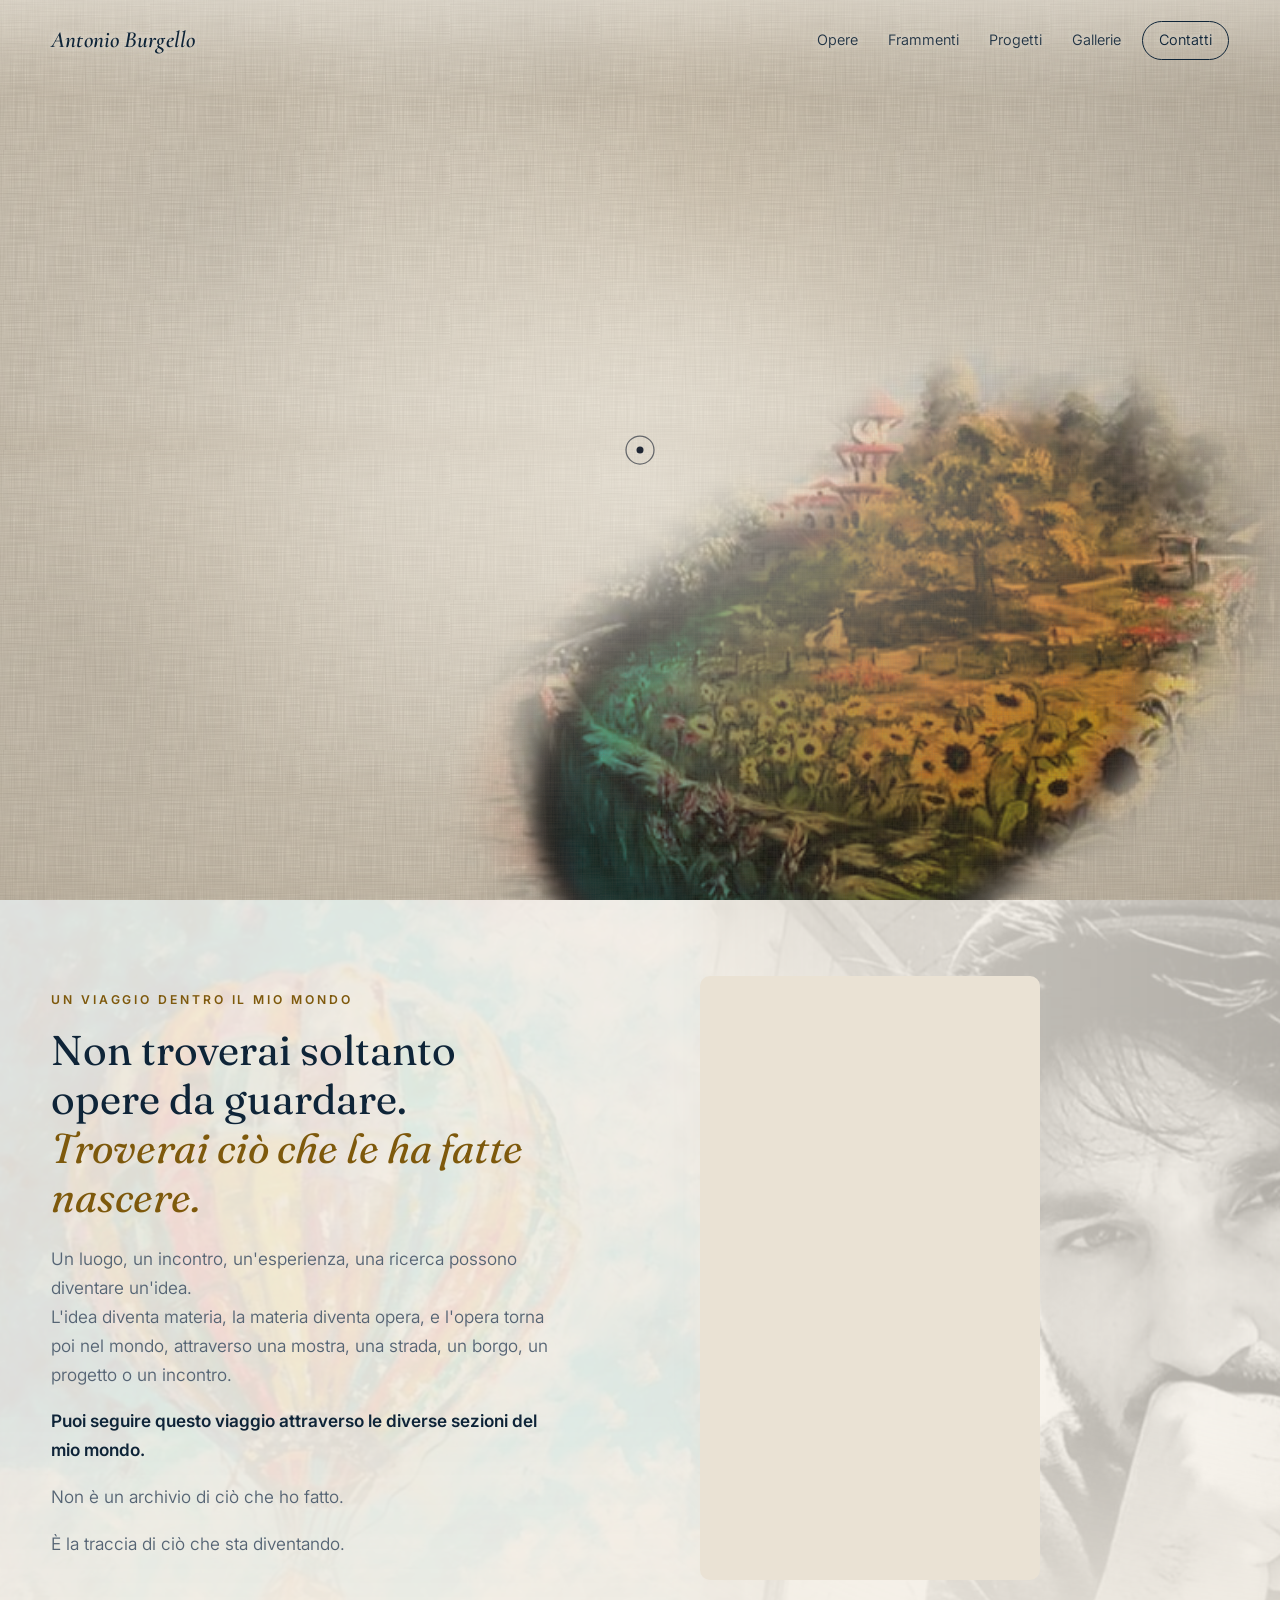
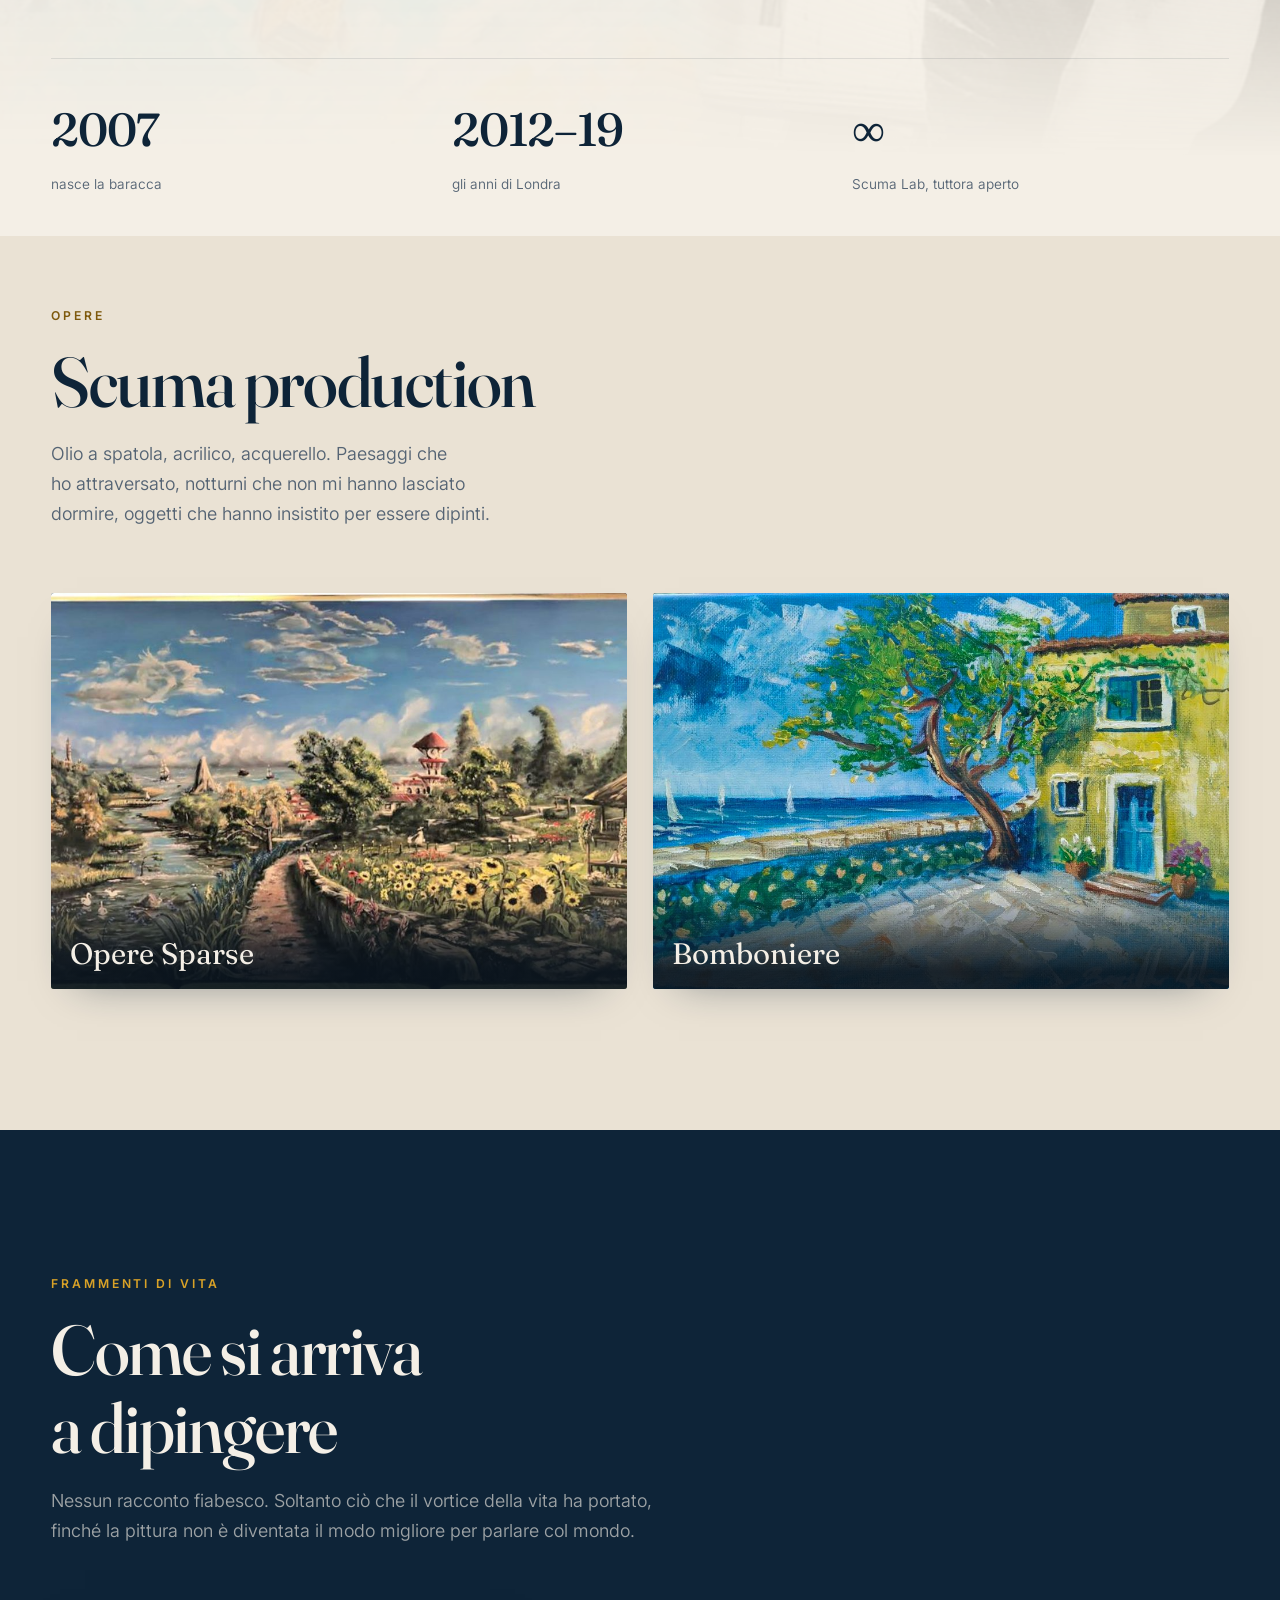
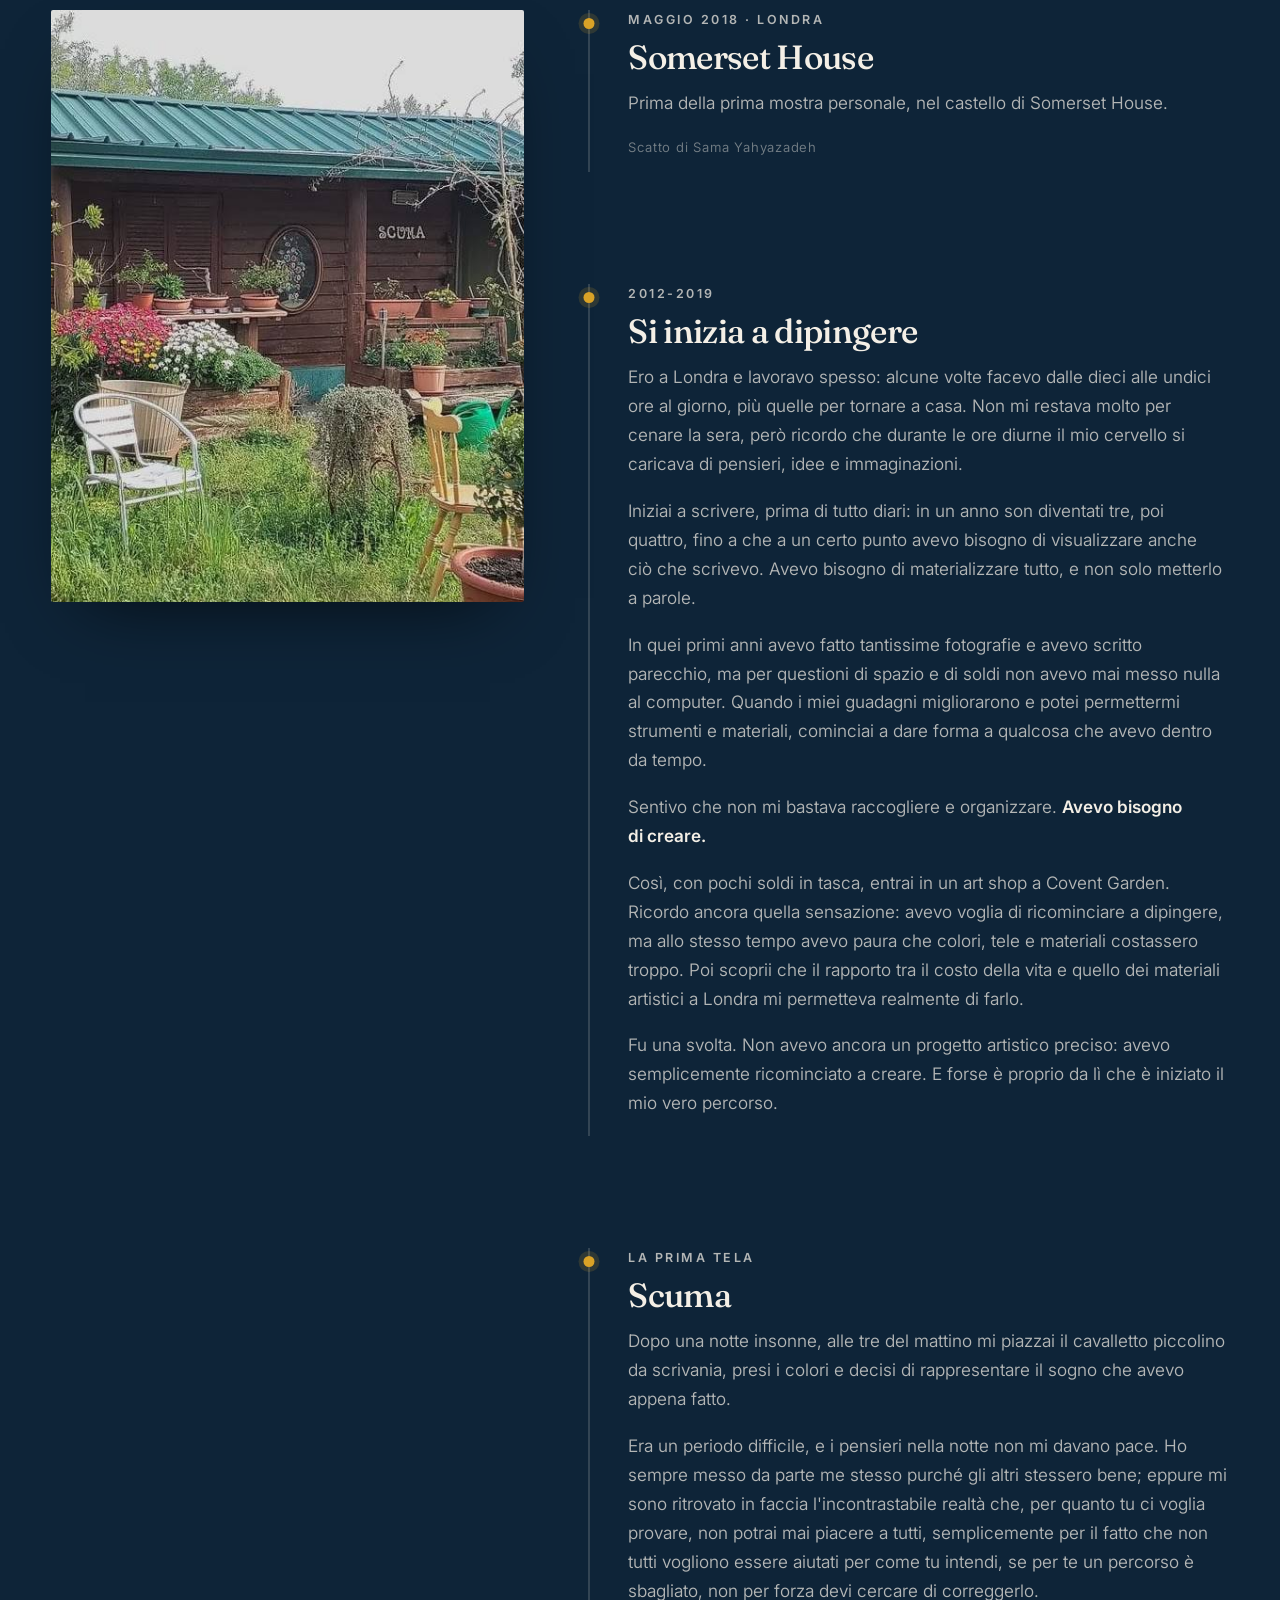
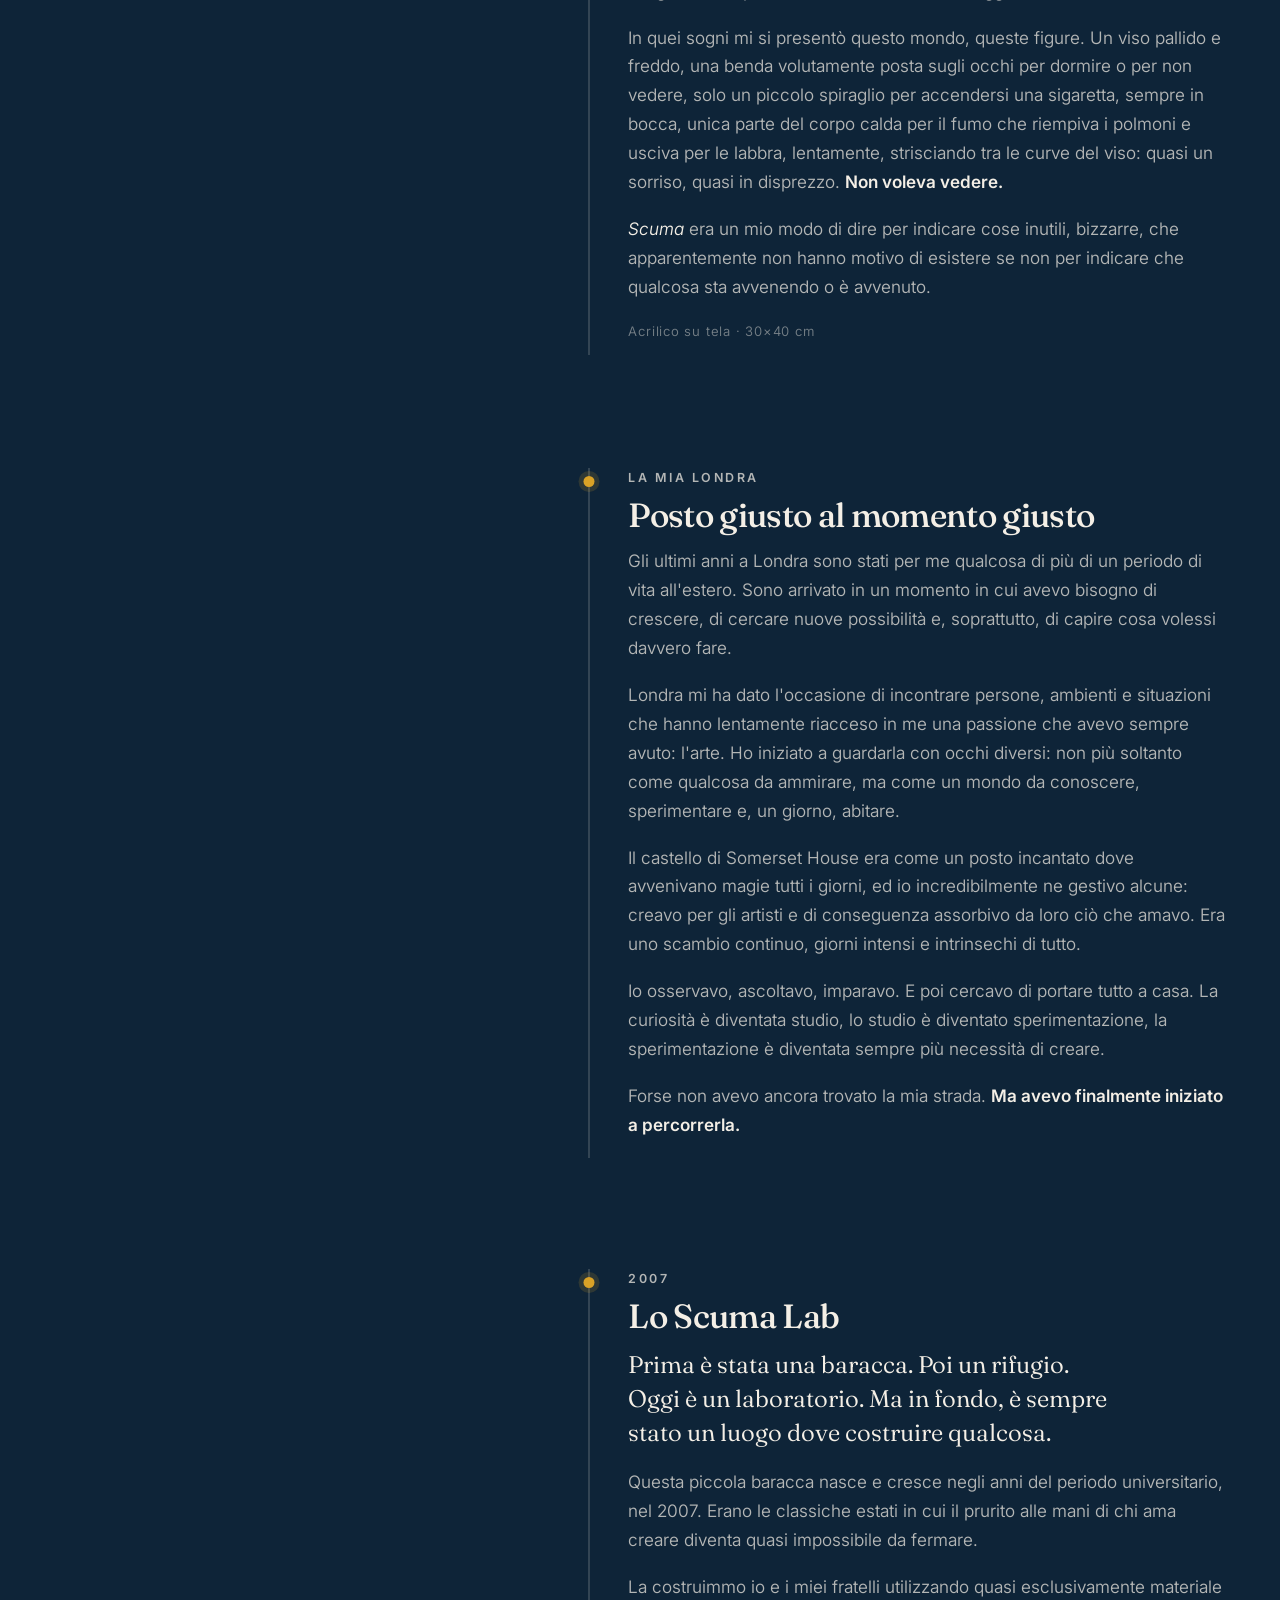
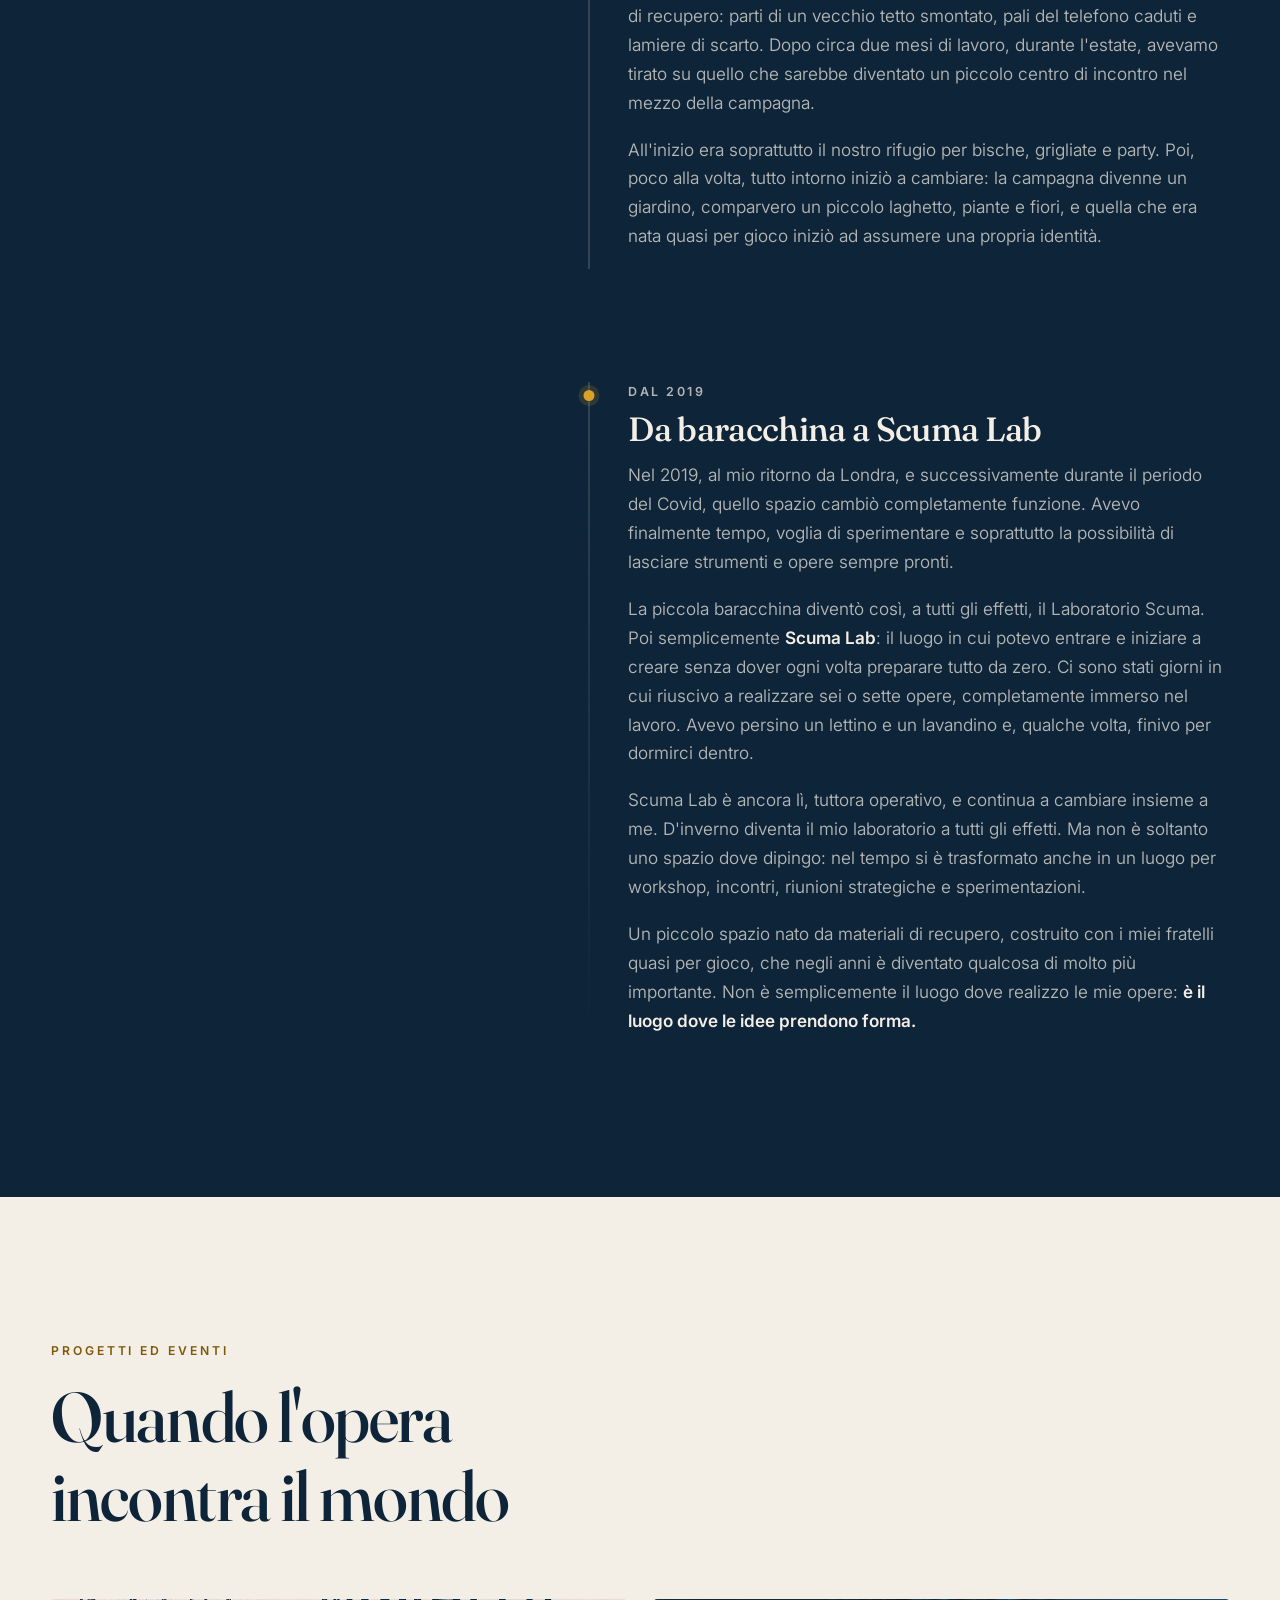
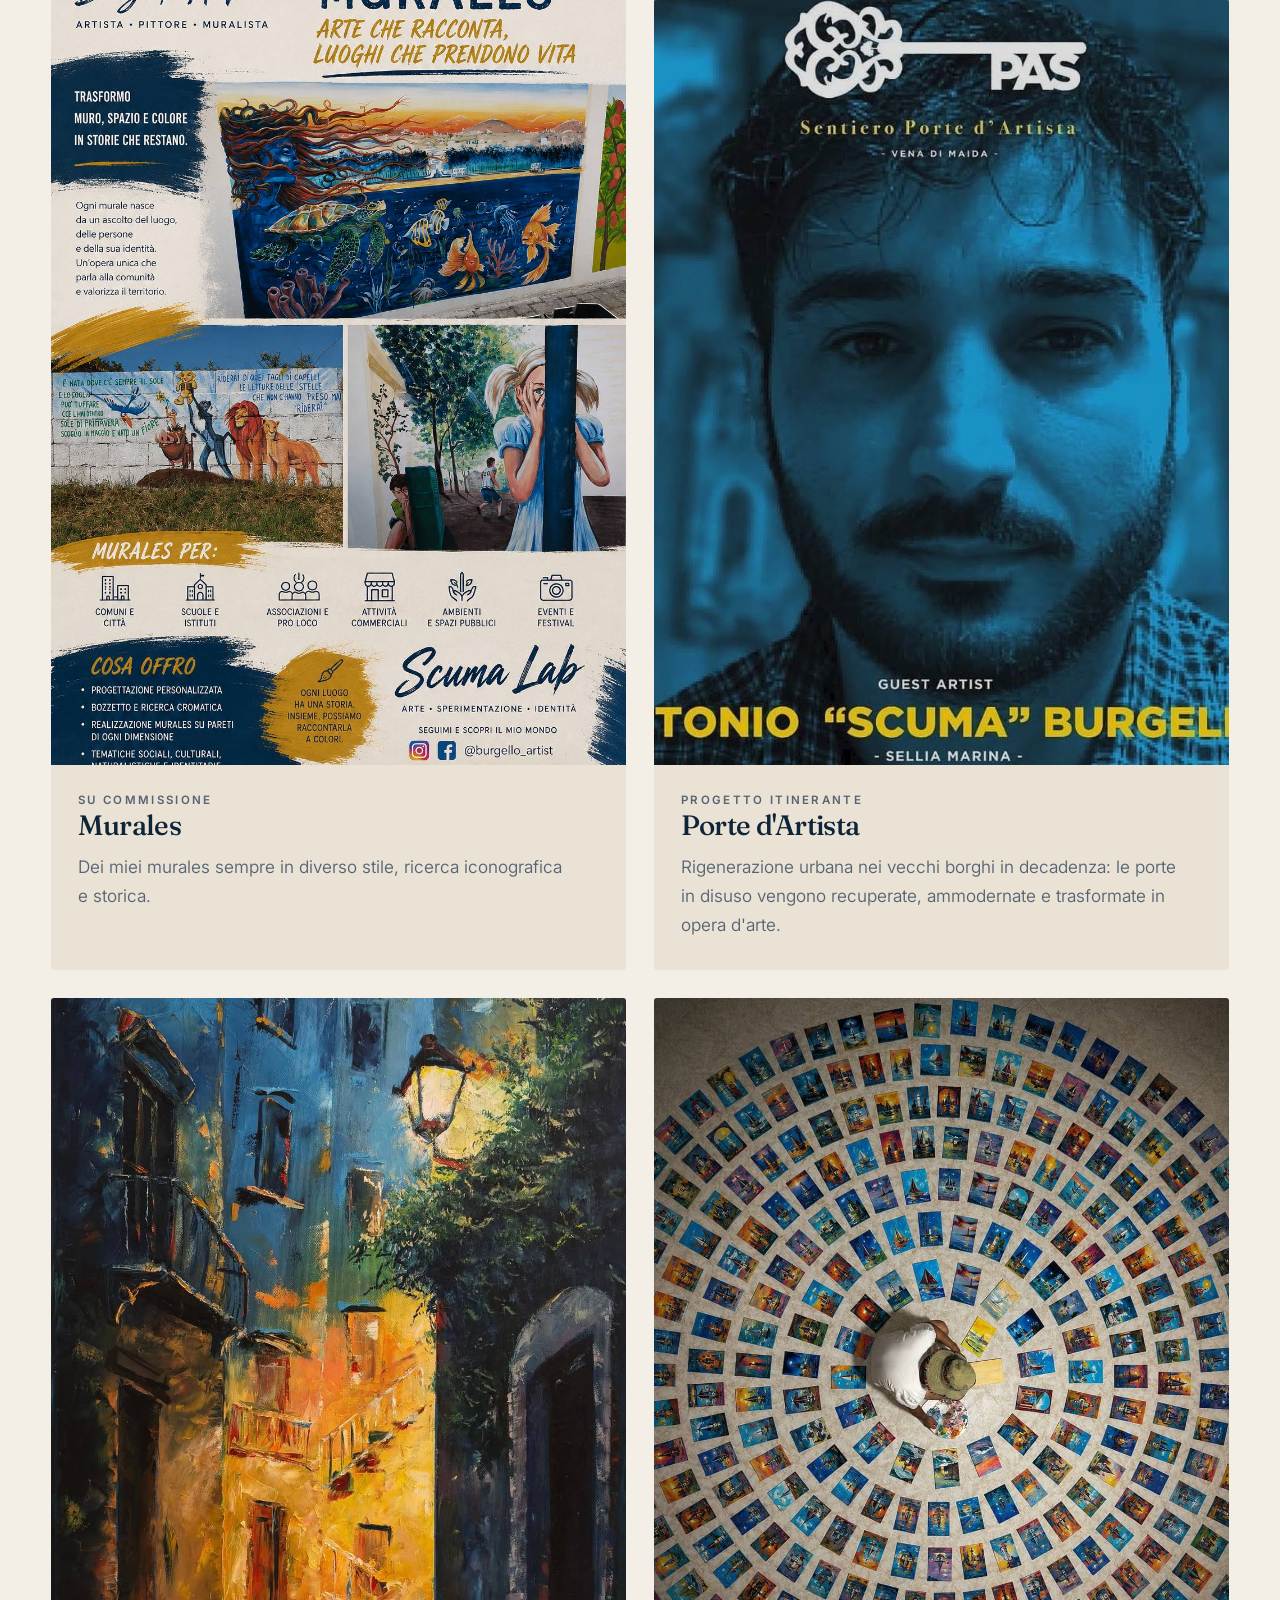
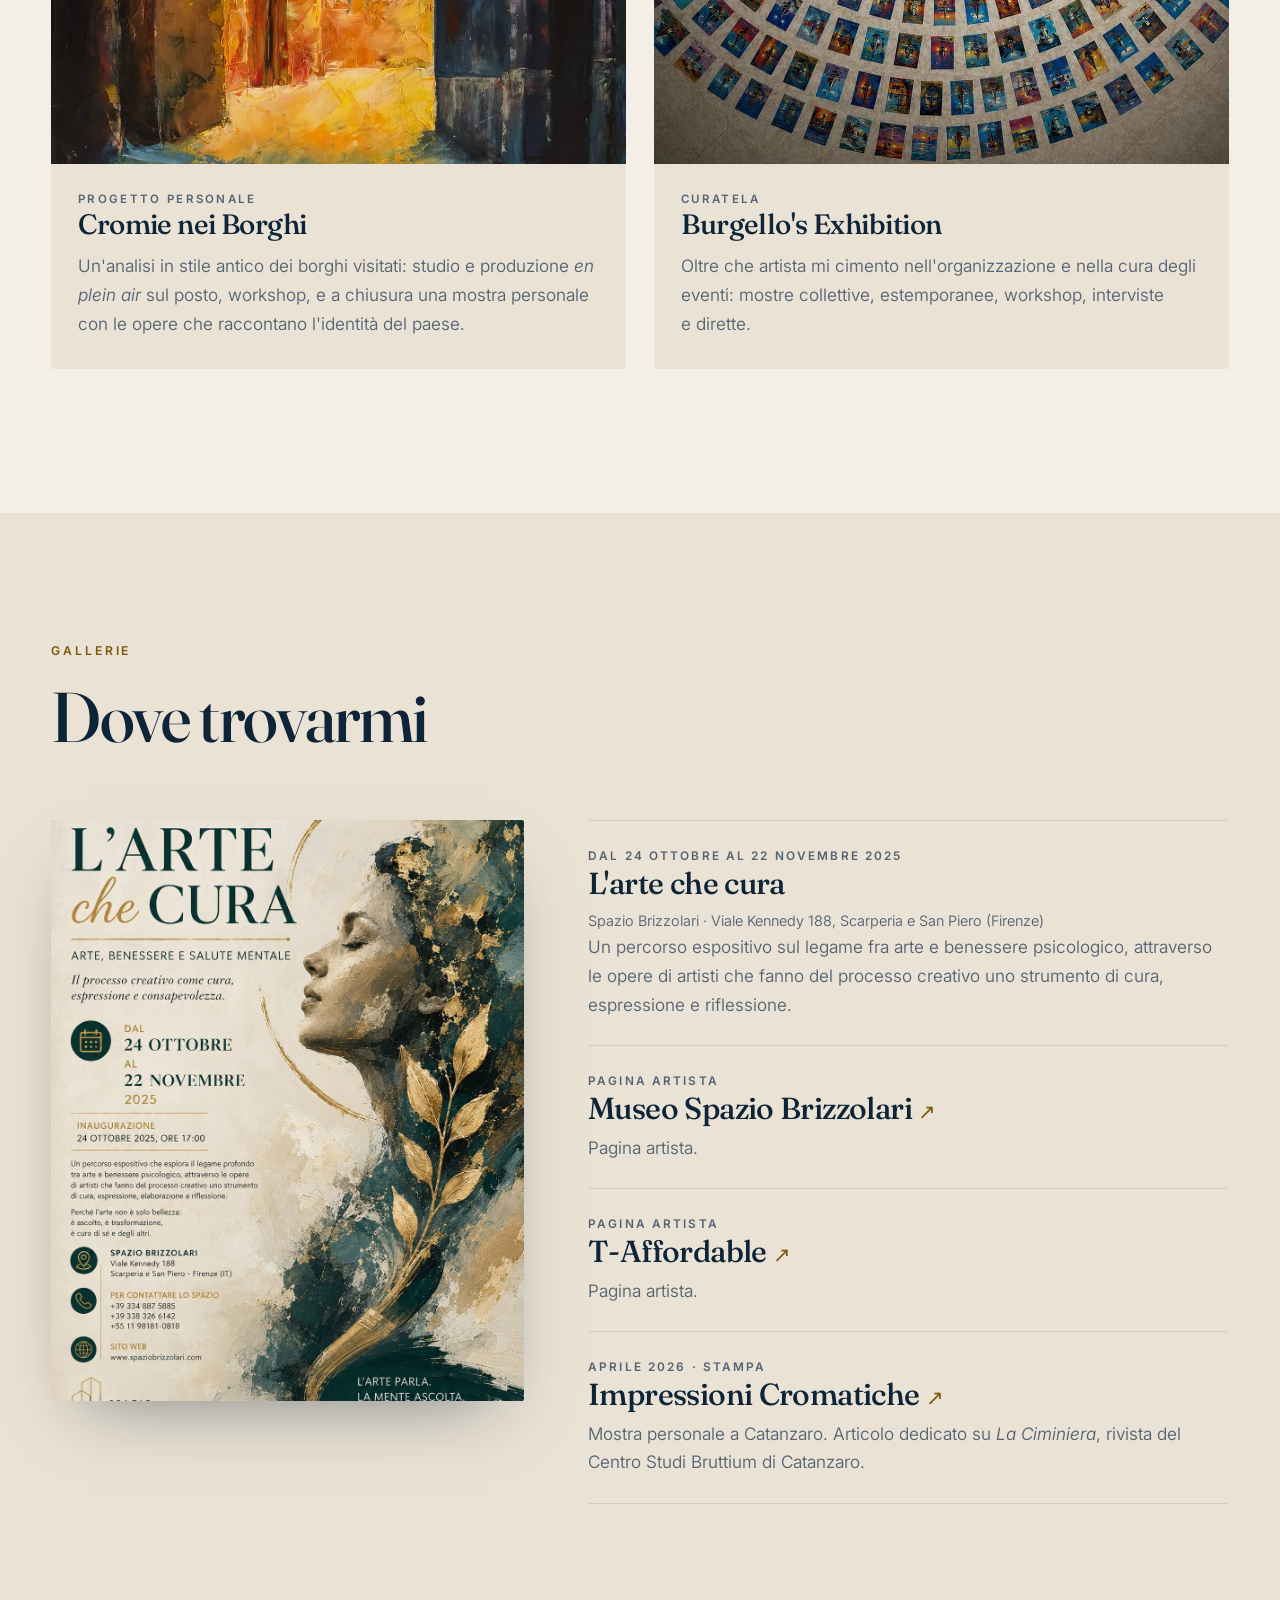
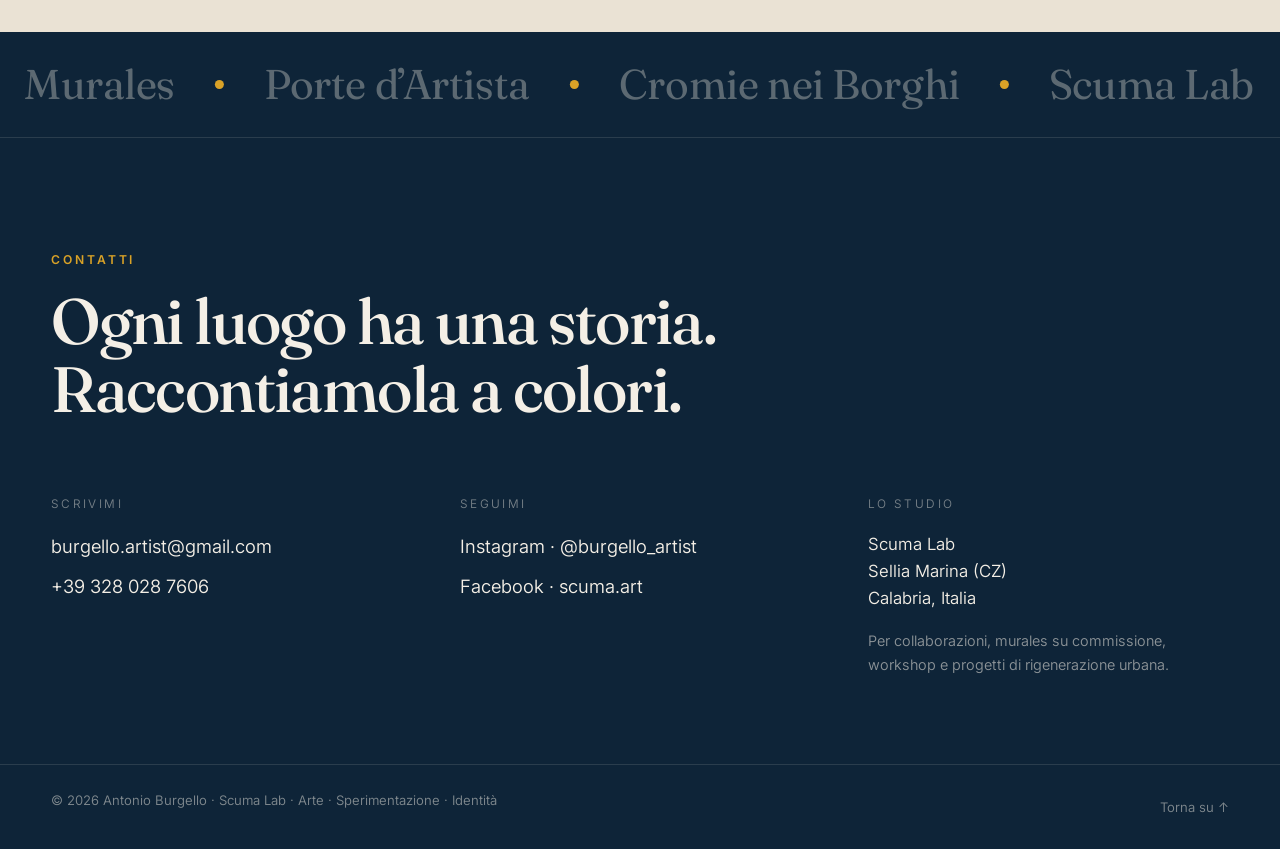
==== index.html @ 0ea6f56d "Le card girano su tutti i quadri, non su cinque Five covers per card was an arbitrary number I picke" ====
<!DOCTYPE html>
<html lang="it">
<head>
<meta charset="utf-8">
<meta name="viewport" content="width=device-width, initial-scale=1">
<title>Antonio Burgello · Artista, Pittore, Muralista</title>
<meta name="description" content="Luoghi, incontri e materia diventano arte. Opere, murales e progetti di Antonio “Scuma” Burgello · pittura a spatola, acrilico e acquerello dallo Scuma Lab, Calabria.">
<meta name="theme-color" content="#0E2438">

<meta property="og:type" content="website">
<meta property="og:title" content="Antonio Burgello · Artista, Pittore, Muralista">
<meta property="og:description" content="Luoghi, incontri e materia diventano arte.">
<meta property="og:image" content="assets/img/logo.jpg">

<link rel="icon" href="data:image/svg+xml,<svg xmlns='http://www.w3.org/2000/svg' viewBox='0 0 100 100'><rect width='100' height='100' fill='%230E2438'/><path d='M20 70 Q40 20 50 45 T80 30' stroke='%23D9A227' stroke-width='12' fill='none' stroke-linecap='round'/></svg>">

<link rel="preconnect" href="https://fonts.googleapis.com">
<link rel="preconnect" href="https://fonts.gstatic.com" crossorigin>
<link href="https://fonts.googleapis.com/css2?family=Fraunces:ital,opsz,wght@0,9..144,300..900;1,9..144,300..900&family=Inter:wght@300..700&family=Cormorant+Garamond:ital,wght@1,500;1,600;1,700&display=swap" rel="stylesheet">

<link rel="stylesheet" href="assets/css/style.css?v=84">
<link rel="stylesheet" href="assets/css/collection.css?v=84">
</head>
<body>

<a class="skip" href="#main">Salta al contenuto</a>

<!-- ══════════ CURSOR ══════════ -->
<div class="brush-cursor" id="brushCursor" aria-hidden="true">
  <svg viewBox="0 0 40 40" width="40" height="40">
    <circle class="bc-ring" cx="20" cy="20" r="14"/>
  </svg>
</div>
<div class="brush-dot" id="brushDot" aria-hidden="true">
  <svg viewBox="0 0 12 12" width="12" height="12">
    <circle class="bc-dot" cx="6" cy="6" r="3.5"/>
  </svg>
</div>

<!-- ══════════ NAV ══════════ -->
<header class="nav" id="nav">
  <a class="nav__brand" href="#top">
    <span class="nav__name">Antonio&nbsp;Burgello</span>
  </a>

  <nav class="nav__links" aria-label="Principale">
    <a href="#opere">Opere</a>
    <a href="#frammenti">Frammenti</a>
    <a href="#progetti">Progetti</a>
    <a href="#gallerie">Gallerie</a>
    <a href="#contatti" class="nav__cta">Contatti</a>
  </nav>

  <button class="nav__toggle" id="navToggle" aria-expanded="false" aria-controls="mobileMenu">
    <span></span><span></span>
    <em class="sr-only">Apri il menu</em>
  </button>
</header>

<div class="mobile-menu" id="mobileMenu" hidden>
  <a href="#opere">Opere</a>
  <a href="#frammenti">Frammenti di vita</a>
  <a href="#progetti">Progetti ed eventi</a>
  <a href="#gallerie">Gallerie</a>
  <a href="#contatti">Contatti</a>
</div>

<main id="main">

<!-- ══════════ HERO ══════════ -->
<section class="hero" id="top">

  <!-- layer 0 : the paintings waiting underneath. Each time the ground dries
       back, the next one quietly takes its place, so the following strokes
       uncover a different picture. -->
  <div class="hero__art" aria-hidden="true">
    <img src="assets/img/img54.jpg" class="is-current" alt="" id="heroArt" decoding="async" fetchpriority="high" width="1100" height="558">
    <img data-src="assets/img/img10.jpg" alt="" decoding="async" width="1100" height="649">
    <img data-src="assets/img/img16.jpg" alt="" decoding="async" width="1100" height="904">
    <img data-src="assets/img/img37.jpg" alt="" decoding="async" width="1080" height="851">
    <img data-src="assets/img/img11.jpg" alt="" decoding="async" width="559" height="397">
    <img data-src="assets/img/bomb/full/n001.jpg" alt="" decoding="async" width="1280" height="838">
    <img data-src="assets/img/bomb/full/n003.jpg" alt="" decoding="async" width="1280" height="850">
    <img data-src="assets/img/bomb/full/n014.jpg" alt="" decoding="async" width="1280" height="845">
    <img data-src="assets/img/bomb/full/n016.jpg" alt="" decoding="async" width="1280" height="830">
    <img data-src="assets/img/bomb/full/n020.jpg" alt="" decoding="async" width="1280" height="844">
    <img data-src="assets/img/bomb/full/n032.jpg" alt="" decoding="async" width="1280" height="857">
    <img data-src="assets/img/bomb/full/n034.jpg" alt="" decoding="async" width="1280" height="860">
    <img data-src="assets/img/bomb/full/n035.jpg" alt="" decoding="async" width="1280" height="898">
    <img data-src="assets/img/bomb/full/n037.jpg" alt="" decoding="async" width="1280" height="868">
    <img data-src="assets/img/bomb/full/n047.jpg" alt="" decoding="async" width="1280" height="846">
    <img data-src="assets/img/bomb/full/n076.jpg" alt="" decoding="async" width="1280" height="826">
    <img data-src="assets/img/bomb/full/n093.jpg" alt="" decoding="async" width="1280" height="845">
    <img data-src="assets/img/bomb/full/n095.jpg" alt="" decoding="async" width="1280" height="842">
    <img data-src="assets/img/bomb/full/n099.jpg" alt="" decoding="async" width="1280" height="858">
    <img data-src="assets/img/bomb/full/n107.jpg" alt="" decoding="async" width="1280" height="838">
    <img data-src="assets/img/bomb/full/n110.jpg" alt="" decoding="async" width="1280" height="849">
    <img data-src="assets/img/bomb/full/n111.jpg" alt="" decoding="async" width="1280" height="860">
    <img data-src="assets/img/bomb/full/n114.jpg" alt="" decoding="async" width="1280" height="842">
    <img data-src="assets/img/bomb/full/n115.jpg" alt="" decoding="async" width="1280" height="839">
    <img data-src="assets/img/bomb/full/n118.jpg" alt="" decoding="async" width="1280" height="835">
  </div>

  <!-- layer 1 : primed canvas the visitor scrapes away -->
  <canvas class="hero__canvas hero__canvas--gesso" id="gessoCanvas" aria-hidden="true"></canvas>
  <!-- layer 2 : the colour the brush leaves behind -->
  <canvas class="hero__canvas hero__canvas--paint" id="paintCanvas" aria-hidden="true"></canvas>

  <!-- layer 2 : the weave of the cloth -->
  <div class="hero__weave" aria-hidden="true"></div>

  <div class="hero__grain" aria-hidden="true"></div>

  <!-- layer 4 : a veil of ground held back over the copy, so the words stay
       readable whatever painting happens to be uncovered behind them -->
  <div class="hero__scrim" aria-hidden="true"></div>

  <div class="hero__inner">
    <p class="hero__eyebrow" data-reveal>Luoghi, incontri e materia diventano arte.</p>

    <h1 class="hero__title" data-split>Antonio Burgello</h1>

    <p class="hero__lead" data-reveal>
      <span class="lead-1">Parto dalla pittura, ma è la materia a decidere dove andare.</span><br>
      Ogni idea cerca il proprio linguaggio: sulla tela, nel muro, negli oggetti, nello spazio.
    </p>

    <div class="hero__actions" data-reveal>
      <a class="btn btn--solid" href="#opere">Guarda le opere</a>
      <a class="btn btn--ghost" href="#contatti">Lavoriamo insieme</a>
    </div>
  </div>

</section>

<!-- ══════════ MANIFESTO ══════════ -->
<section class="manifesto" id="manifesto">
  <!-- the balloon painting bleeds in from the left and dissolves across the
       section; the veil above it keeps the copy readable -->
  <div class="manifesto__bg" aria-hidden="true">
    <img src="assets/img/img244.jpg" alt="" loading="lazy" decoding="async" width="1100" height="768"
         srcset="assets/img/sm/img244.jpg 550w, assets/img/img244.jpg 1100w" sizes="100vw">
  </div>

  <div class="wrap">
    <p class="kicker" data-reveal>Un viaggio dentro il mio mondo</p>

    <div class="manifesto__grid">
      <div class="manifesto__body">
        <p class="lede" data-reveal>Non troverai soltanto opere da guardare.<br><em>Troverai ciò che le ha fatte nascere.</em></p>
        <p data-reveal>Un luogo, un incontro, un'esperienza, una ricerca possono diventare un'idea.<br>
        L'idea diventa materia, la materia diventa opera, e l'opera torna poi nel mondo, attraverso una mostra, una strada, un borgo, un progetto o un incontro.</p>
        <p data-reveal><strong>Puoi seguire questo viaggio attraverso le diverse sezioni del mio mondo.</strong></p>
        <p data-reveal>Non è un archivio di ciò che ho fatto.</p>
        <p data-reveal>È la traccia di ciò che sta diventando.</p>
      </div>

      <div class="manifesto__social" data-reveal>
        <!-- /embed/ overlays the caption and track on the video; embed.js
             builds the v2 player, which stacks them underneath and is far
             taller. The wrapper crops TikTok's bottom bar off cleanly rather
             than letting it be sliced in half, and carries the rounding. -->
        <div class="tt-frame">
          <iframe class="tt-embed"
                  src="https://www.tiktok.com/embed/7617205469656059159"
                  title="Video di @scuma_art su TikTok"
                  loading="lazy" scrolling="no" allowfullscreen
                  allow="encrypted-media; picture-in-picture; fullscreen"></iframe>
        </div>
      </div>
    </div>

    <ul class="stats" data-reveal>
      <li><b>2007</b><span>nasce la baracca</span></li>
      <li><b>2012–19</b><span>gli anni di Londra</span></li>
      <li><b>∞</b><span>Scuma Lab, tuttora aperto</span></li>
    </ul>
  </div>
</section>

<!-- ══════════ OPERE ══════════ -->
<section class="works" id="opere">
  <div class="wrap">
    <header class="sec-head">
      <p class="kicker" data-reveal>Opere</p>
      <h2 class="sec-title" data-split>Scuma production</h2>
      <p class="sec-sub" data-reveal>Olio a spatola, acrilico, acquerello. Paesaggi che ho attraversato, notturni che non mi hanno lasciato dormire, oggetti che hanno insistito per essere dipinti.</p>
    </header>

    <!-- Opere is a shelf of collections rather than a wall of paintings.
         Each is a page of its own, so it has a URL to link and to share,
         and these are plain links: no script has to run for them to work.

         The card paints itself: cardreveal.js lays the next work in the set
         over the one showing, in spatula passes, the way the hero is
         revealed - only without being asked. data-cycle carries the set;
         the <img> is what remains without JS or under reduced motion.

         Sources cut for this card and nothing else: 1000x688, the card's
         own 16:11, at the 911px the canvas actually reaches. The
         thumbnails were far too small - 220px blown up to three times that
         was the graininess - and the full-size originals were the other
         extreme, shipping 1280px of height to draw 688 of it. Cropping to
         the card's ratio first is what saved the bytes; capping the width
         alone did nothing for the portraits. -->
    <div class="colls" id="colls">
      <a class="coll-card" href="collezione.html?c=opere" data-reveal>
        <span class="coll-card__media" data-cycle="assets/img/card/img54.jpg,assets/img/card/img10.jpg,assets/img/card/logo.jpg,assets/img/card/img02.jpg,assets/img/card/img19.jpg,assets/img/card/img42.jpg,assets/img/card/img16.jpg,assets/img/card/img13.jpg,assets/img/card/img08.jpg,assets/img/card/img18.jpg,assets/img/card/img11.jpg,assets/img/card/img37.jpg,assets/img/card/img48.jpg,assets/img/card/img28.jpg">
          <img src="assets/img/card/img54.jpg" alt="" loading="lazy" decoding="async">
        </span>
        <span class="coll-card__body">
          <span class="coll-card__title">Opere Sparse</span>
        </span>
      </a>

      <a class="coll-card" href="collezione.html?c=bomboniere" data-reveal>
        <span class="coll-card__media" data-cycle="assets/img/bomb/card/n047.jpg,assets/img/bomb/card/n001.jpg,assets/img/bomb/card/n003.jpg,assets/img/bomb/card/n014.jpg,assets/img/bomb/card/n016.jpg,assets/img/bomb/card/n020.jpg,assets/img/bomb/card/n032.jpg,assets/img/bomb/card/n034.jpg,assets/img/bomb/card/n035.jpg,assets/img/bomb/card/n037.jpg,assets/img/bomb/card/n076.jpg,assets/img/bomb/card/n093.jpg,assets/img/bomb/card/n095.jpg,assets/img/bomb/card/n099.jpg,assets/img/bomb/card/n107.jpg,assets/img/bomb/card/n110.jpg,assets/img/bomb/card/n111.jpg,assets/img/bomb/card/n114.jpg,assets/img/bomb/card/n115.jpg,assets/img/bomb/card/n118.jpg">
          <img src="assets/img/bomb/card/n047.jpg" alt="" loading="lazy" decoding="async">
        </span>
        <span class="coll-card__body">
          <span class="coll-card__title">Bomboniere</span>
        </span>
      </a>
        </div>
  </div>
</section>

<!-- ══════════ FRAMMENTI ══════════ -->
<section class="frag" id="frammenti">
  <div class="wrap">
    <header class="sec-head">
      <p class="kicker" data-reveal>Frammenti di vita</p>
      <h2 class="sec-title" data-split>Come si arriva a dipingere</h2>
      <p class="sec-sub" data-reveal>Nessun racconto fiabesco. Soltanto ciò che il vortice della vita ha portato, finché la pittura non è diventata il modo migliore per parlare col mondo.</p>
    </header>

    <div class="frag__layout">
      <!-- filled by JS from the figures below, so without it the images stay
           inline with their entries and nothing is lost -->
      <div class="tl-media" aria-hidden="true"></div>

    <ol class="timeline" id="timeline">

      <li class="tl" data-reveal>
        <div class="tl__rail" aria-hidden="true"></div>
        <span class="tl__dot" aria-hidden="true"></span>
        <div class="tl__body">
          <p class="tl__year">Maggio 2018 · Londra</p>
          <h3>Somerset House</h3>
          <p>Prima della prima mostra personale, nel castello di Somerset House.</p>
          <p class="tl__meta">Scatto di Sama Yahyazadeh</p>
          <figure class="tl__fig">
            <img src="assets/img/img25.jpg" alt="Il cortile di Somerset House illuminato di notte, con le fontane accese" loading="lazy" decoding="async" width="1080" height="1068" srcset="assets/img/sm/img25.jpg 550w, assets/img/img25.jpg 1080w" sizes="(max-width:860px) 100vw, 50vw">
          </figure>
        </div>
      </li>

      <li class="tl" data-reveal>
        <div class="tl__rail" aria-hidden="true"></div>
        <span class="tl__dot" aria-hidden="true"></span>
        <div class="tl__body">
          <p class="tl__year">2012-2019</p>
          <h3>Si inizia a dipingere</h3>
          <p>Ero a Londra e lavoravo spesso: alcune volte facevo dalle dieci alle undici ore al giorno, più quelle per tornare a casa. Non mi restava molto per cenare la sera, però ricordo che durante le ore diurne il mio cervello si caricava di pensieri, idee e immaginazioni.</p>
          <p>Iniziai a scrivere, prima di tutto diari: in un anno son diventati tre, poi quattro, fino a che a un certo punto avevo bisogno di visualizzare anche ciò che scrivevo. Avevo bisogno di materializzare tutto, e non solo metterlo a parole.</p>
          <p>In quei primi anni avevo fatto tantissime fotografie e avevo scritto parecchio, ma per questioni di spazio e di soldi non avevo mai messo nulla al computer. Quando i miei guadagni migliorarono e potei permettermi strumenti e materiali, cominciai a dare forma a qualcosa che avevo dentro da tempo.</p>
          <p>Sentivo che non mi bastava raccogliere e organizzare. <strong>Avevo bisogno di creare.</strong></p>
          <p>Così, con pochi soldi in tasca, entrai in un art shop a Covent Garden. Ricordo ancora quella sensazione: avevo voglia di ricominciare a dipingere, ma allo stesso tempo avevo paura che colori, tele e materiali costassero troppo. Poi scoprii che il rapporto tra il costo della vita e quello dei materiali artistici a Londra mi permetteva realmente di farlo.</p>
          <p>Fu una svolta. Non avevo ancora un progetto artistico preciso: avevo semplicemente ricominciato a creare. E forse è proprio da lì che è iniziato il mio vero percorso.</p>
          <figure class="tl__fig">
            <img src="assets/img/img12.jpg" alt="Un girasole in una bottiglia sulla scrivania, fra i materiali di lavoro" loading="lazy" decoding="async" width="397" height="559" srcset="assets/img/sm/img12.jpg 550w, assets/img/img12.jpg 397w" sizes="(max-width:860px) 100vw, 50vw">
          </figure>
        </div>
      </li>

      <li class="tl" data-reveal>
        <div class="tl__rail" aria-hidden="true"></div>
        <span class="tl__dot" aria-hidden="true"></span>
        <div class="tl__body">
          <p class="tl__year">La prima tela</p>
          <h3>Scuma</h3>
          <p>Dopo una notte insonne, alle tre del mattino mi piazzai il cavalletto piccolino da scrivania, presi i colori e decisi di rappresentare il sogno che avevo appena fatto.</p>
          <p>Era un periodo difficile, e i pensieri nella notte non mi davano pace. Ho sempre messo da parte me stesso purché gli altri stessero bene; eppure mi sono ritrovato in faccia l'incontrastabile realtà che, per quanto tu ci voglia provare, non potrai mai piacere a tutti, semplicemente per il fatto che non tutti vogliono essere aiutati per come tu intendi, se per te un percorso è sbagliato, non per forza devi cercare di correggerlo.</p>
          <p>In quei sogni mi si presentò questo mondo, queste figure. Un viso pallido e freddo, una benda volutamente posta sugli occhi per dormire o per non vedere, solo un piccolo spiraglio per accendersi una sigaretta, sempre in bocca, unica parte del corpo calda per il fumo che riempiva i polmoni e usciva per le labbra, lentamente, strisciando tra le curve del viso: quasi un sorriso, quasi in disprezzo. <strong>Non voleva vedere.</strong></p>
          <p><em>Scuma</em> era un mio modo di dire per indicare cose inutili, bizzarre, che apparentemente non hanno motivo di esistere se non per indicare che qualcosa sta avvenendo o è avvenuto.</p>
          <p class="tl__meta">Acrilico su tela · 30&times;40 cm</p>
          <figure class="tl__fig">
            <img src="assets/img/img07.jpg" alt="Scuma: volto con benda sugli occhi e sigaretta, acrilico su tela" loading="lazy" decoding="async" width="1100" height="777" srcset="assets/img/sm/img07.jpg 550w, assets/img/img07.jpg 1100w" sizes="(max-width:860px) 100vw, 50vw">
          </figure>
        </div>
      </li>

      <li class="tl" data-reveal>
        <div class="tl__rail" aria-hidden="true"></div>
        <span class="tl__dot" aria-hidden="true"></span>
        <div class="tl__body">
          <p class="tl__year">La mia Londra</p>
          <h3>Posto giusto al momento giusto</h3>
          <p>Gli ultimi anni a Londra sono stati per me qualcosa di più di un periodo di vita all'estero. Sono arrivato in un momento in cui avevo bisogno di crescere, di cercare nuove possibilità e, soprattutto, di capire cosa volessi davvero fare.</p>
          <p>Londra mi ha dato l'occasione di incontrare persone, ambienti e situazioni che hanno lentamente riacceso in me una passione che avevo sempre avuto: l'arte. Ho iniziato a guardarla con occhi diversi: non più soltanto come qualcosa da ammirare, ma come un mondo da conoscere, sperimentare e, un giorno, abitare.</p>
          <p>Il castello di Somerset House era come un posto incantato dove avvenivano magie tutti i giorni, ed io incredibilmente ne gestivo alcune: creavo per gli artisti e di conseguenza assorbivo da loro ciò che amavo. Era uno scambio continuo, giorni intensi e intrinsechi di tutto.</p>
          <p>Io osservavo, ascoltavo, imparavo. E poi cercavo di portare tutto a casa. La curiosità è diventata studio, lo studio è diventato sperimentazione, la sperimentazione è diventata sempre più necessità di creare.</p>
          <p>Forse non avevo ancora trovato la mia strada. <strong>Ma avevo finalmente iniziato a percorrerla.</strong></p>
          <figure class="tl__fig">
            <img src="assets/img/img05.jpg" alt="Un parco londinese sul lago, con salice e betulla" loading="lazy" decoding="async" width="683" height="553" srcset="assets/img/sm/img05.jpg 550w, assets/img/img05.jpg 683w" sizes="(max-width:860px) 100vw, 50vw">
          </figure>
        </div>
      </li>

      <li class="tl" data-reveal>
        <div class="tl__rail" aria-hidden="true"></div>
        <span class="tl__dot" aria-hidden="true"></span>
        <div class="tl__body">
          <p class="tl__year">2007</p>
          <h3>Lo Scuma Lab</h3>
          <p class="tl__lede">Prima è stata una baracca. Poi un rifugio. Oggi è un laboratorio. Ma in fondo, è sempre stato un luogo dove costruire qualcosa.</p>
          <p>Questa piccola baracca nasce e cresce negli anni del periodo universitario, nel 2007. Erano le classiche estati in cui il prurito alle mani di chi ama creare diventa quasi impossibile da fermare.</p>
          <p>La costruimmo io e i miei fratelli utilizzando quasi esclusivamente materiale di recupero: parti di un vecchio tetto smontato, pali del telefono caduti e lamiere di scarto. Dopo circa due mesi di lavoro, durante l'estate, avevamo tirato su quello che sarebbe diventato un piccolo centro di incontro nel mezzo della campagna.</p>
          <p>All'inizio era soprattutto il nostro rifugio per bische, grigliate e party. Poi, poco alla volta, tutto intorno iniziò a cambiare: la campagna divenne un giardino, comparvero un piccolo laghetto, piante e fiori, e quella che era nata quasi per gioco iniziò ad assumere una propria identità.</p>
          <figure class="tl__fig">
            <img src="assets/img/img33.jpg" alt="Lo Scuma Lab visto da fuori: la baracca in legno col tetto verde, circondata da fiori e ulivi" loading="lazy" decoding="async" width="935" height="629" srcset="assets/img/sm/img33.jpg 550w, assets/img/img33.jpg 935w" sizes="(max-width:860px) 100vw, 50vw">
          </figure>
        </div>
      </li>

      <li class="tl" data-reveal>
        <div class="tl__rail" aria-hidden="true"></div>
        <span class="tl__dot" aria-hidden="true"></span>
        <div class="tl__body">
          <p class="tl__year">Dal 2019</p>
          <h3>Da baracchina a Scuma Lab</h3>
          <p>Nel 2019, al mio ritorno da Londra, e successivamente durante il periodo del Covid, quello spazio cambiò completamente funzione. Avevo finalmente tempo, voglia di sperimentare e soprattutto la possibilità di lasciare strumenti e opere sempre pronti.</p>
          <p>La piccola baracchina diventò così, a tutti gli effetti, il Laboratorio Scuma. Poi semplicemente <strong>Scuma Lab</strong>: il luogo in cui potevo entrare e iniziare a creare senza dover ogni volta preparare tutto da zero. Ci sono stati giorni in cui riuscivo a realizzare sei o sette opere, completamente immerso nel lavoro. Avevo persino un lettino e un lavandino e, qualche volta, finivo per dormirci dentro.</p>
          <p>Scuma Lab è ancora lì, tuttora operativo, e continua a cambiare insieme a me. D'inverno diventa il mio laboratorio a tutti gli effetti. Ma non è soltanto uno spazio dove dipingo: nel tempo si è trasformato anche in un luogo per workshop, incontri, riunioni strategiche e sperimentazioni.</p>
          <p>Un piccolo spazio nato da materiali di recupero, costruito con i miei fratelli quasi per gioco, che negli anni è diventato qualcosa di molto più importante. Non è semplicemente il luogo dove realizzo le mie opere: <strong>è il luogo dove le idee prendono forma.</strong></p>
          <figure class="tl__fig">
            <img src="assets/img/img22.jpg" alt="Il banco di lavoro dello Scuma Lab: pennelli, tubetti e tele appese alla parete" loading="lazy" decoding="async" width="1100" height="1079" srcset="assets/img/sm/img22.jpg 550w, assets/img/img22.jpg 1100w" sizes="(max-width:860px) 100vw, 50vw">
          </figure>
        </div>
      </li>

    </ol>
    </div>
  </div>
</section>

<!-- ══════════ PROGETTI ══════════ -->
<section class="projects" id="progetti">
  <div class="wrap">
    <header class="sec-head">
      <p class="kicker" data-reveal>Progetti ed eventi</p>
      <h2 class="sec-title" data-split>Quando l'opera incontra il mondo</h2>
    </header>

    <div class="cards">

      <article class="card" data-reveal>
        <div class="card__media"><img src="assets/img/img14.jpg" alt="Locandina dei murales di Antonio Burgello: un murale marino con tartaruga e pesci, e murales su scuole e spazi pubblici" loading="lazy" decoding="async" width="1024" height="1498" srcset="assets/img/sm/img14.jpg 550w, assets/img/img14.jpg 1024w" sizes="(max-width:860px) 100vw, 50vw"></div>
        <div class="card__body">
          <p class="card__tag">Su commissione</p>
          <h3>Murales</h3>
          <p>Dei miei murales sempre in diverso stile, ricerca iconografica e storica.</p>
        </div>
      </article>

      <article class="card" data-reveal>
        <div class="card__media"><img src="assets/img/img21.jpg" alt="Locandina del Sentiero Porte d'Artista, Vena di Maida, con Antonio “Scuma” Burgello come guest artist" loading="lazy" decoding="async" width="733" height="1070" srcset="assets/img/sm/img21.jpg 550w, assets/img/img21.jpg 733w" sizes="(max-width:860px) 100vw, 50vw"></div>
        <div class="card__body">
          <p class="card__tag">Progetto itinerante</p>
          <h3>Porte d'Artista</h3>
          <p>Rigenerazione urbana nei vecchi borghi in decadenza: le porte in disuso vengono recuperate, ammodernate e trasformate in opera d'arte.</p>
        </div>
      </article>

      <article class="card" data-reveal>
        <div class="card__media"><img src="assets/img/img19.jpg" alt="Vicolo notturno dipinto a spatola, con lanterna accesa e muri ocra" loading="lazy" decoding="async" width="1080" height="1440" srcset="assets/img/sm/img19.jpg 550w, assets/img/img19.jpg 1080w" sizes="(max-width:860px) 100vw, 50vw"></div>
        <div class="card__body">
          <p class="card__tag">Progetto personale</p>
          <h3>Cromie nei Borghi</h3>
          <p>Un'analisi in stile antico dei borghi visitati: studio e produzione <em>en plein air</em> sul posto, workshop, e a chiusura una mostra personale con le opere che raccontano l'identità del paese.</p>
        </div>
      </article>

      <article class="card" data-reveal>
        <div class="card__media"><img src="assets/img/img09.jpg" alt="Veduta dall'alto dell'artista seduto al centro di centinaia di piccoli dipinti disposti in cerchi concentrici" loading="lazy" decoding="async" width="1086" height="1436" srcset="assets/img/sm/img09.jpg 550w, assets/img/img09.jpg 1086w" sizes="(max-width:860px) 100vw, 50vw"></div>
        <div class="card__body">
          <p class="card__tag">Curatela</p>
          <h3>Burgello's Exhibition</h3>
          <p>Oltre che artista mi cimento nell'organizzazione e nella cura degli eventi: mostre collettive, estemporanee, workshop, interviste e dirette.</p>
        </div>
      </article>

    </div>
  </div>
</section>

<!-- ══════════ GALLERIE ══════════ -->
<section class="galleries" id="gallerie">
  <div class="wrap">
    <header class="sec-head">
      <p class="kicker" data-reveal>Gallerie</p>
      <h2 class="sec-title" data-split>Dove trovarmi</h2>
    </header>

    <div class="gal">
      <article class="gal__feature" data-reveal>
        <img src="assets/img/img01.jpg" alt="Locandina della mostra “L'arte che cura: arte, benessere e salute mentale” allo Spazio Brizzolari" loading="lazy" decoding="async" width="1054" height="1293" srcset="assets/img/sm/img01.jpg 550w, assets/img/img01.jpg 1054w" sizes="(max-width:860px) 100vw, 50vw">
      </article>

      <div class="gal__list">
        <article class="gal__item" data-reveal>
          <p class="gal__when">Dal 24 ottobre al 22 novembre 2025</p>
          <h3>L'arte che cura</h3>
          <p class="gal__where">Spazio Brizzolari · Viale Kennedy 188, Scarperia e San Piero (Firenze)</p>
          <p>Un percorso espositivo sul legame fra arte e benessere psicologico, attraverso le opere di artisti che fanno del processo creativo uno strumento di cura, espressione e riflessione.</p>
        </article>

        <a class="gal__item gal__item--link" data-reveal
           href="https://www.museospaziobrizzolari.it/antonio-burgello/" target="_blank" rel="noopener">
          <p class="gal__when">Pagina artista</p>
          <h3 data-peek="museo">Museo Spazio Brizzolari<i aria-hidden="true">&#8599;</i></h3>
          <p>Pagina artista.</p>
        </a>

        <a class="gal__item gal__item--link" data-reveal
           href="https://www.t-affordable.com/en/copy-3-of-artisti-3-3-4-1/pagina-artista" target="_blank" rel="noopener">
          <p class="gal__when">Pagina artista</p>
          <h3 data-peek="taffordable">T-Affordable<i aria-hidden="true">&#8599;</i></h3>
          <p>Pagina artista.</p>
        </a>

        <a class="gal__item gal__item--link" data-reveal
           href="https://lanuovacalabria.it/catanzaro-antonio-burgello-inaugura-la-rassegna-artistica-di-confartigianato-video" target="_blank" rel="noopener">
          <p class="gal__when">Aprile 2026 · stampa</p>
          <h3 data-peek="catanzaro">Impressioni Cromatiche<i aria-hidden="true">&#8599;</i></h3>
          <p>Mostra personale a Catanzaro. Articolo dedicato su <em>La Ciminiera</em>, rivista del Centro Studi Bruttium di Catanzaro.</p>
        </a>
      </div>
    </div>
  </div>
</section>

<!-- ══════════ CONTATTI ══════════ -->
<section class="contact" id="contatti">
  <div class="marquee" aria-hidden="true"><div class="marquee__track" id="marqueeTrack"></div></div>

  <div class="wrap contact__wrap">
    <p class="kicker" data-reveal>Contatti</p>
    <h2 class="contact__title" data-split>Ogni luogo ha una storia. Raccontiamola a colori.</h2>

    <div class="contact__grid">
      <div class="contact__col" data-reveal>
        <p class="contact__label">Scrivimi</p>
        <a class="contact__big" href="mailto:burgello.artist@gmail.com">burgello.artist@gmail.com</a>
        <a class="contact__big" href="tel:+393280287606">+39 328 028 7606</a>
      </div>

      <div class="contact__col" data-reveal>
        <p class="contact__label">Seguimi</p>
        <a class="contact__big" href="https://www.instagram.com/burgello_artist/" target="_blank" rel="noopener">Instagram · @burgello_artist</a>
        <a class="contact__big" href="https://www.facebook.com/scuma.art" target="_blank" rel="noopener">Facebook · scuma.art</a>
      </div>

      <div class="contact__col" data-reveal>
        <p class="contact__label">Lo studio</p>
        <p class="contact__addr">Scuma Lab<br>Sellia Marina (CZ)<br>Calabria, Italia</p>
        <p class="contact__note">Per collaborazioni, murales su commissione, workshop e progetti di rigenerazione urbana.</p>
      </div>
    </div>
  </div>

  <footer class="foot">
    <p>© <span id="year"></span> Antonio Burgello · Scuma Lab · Arte · Sperimentazione · Identità</p>
    <a href="#top">Torna su ↑</a>
  </footer>
</section>

</main>

<!-- ══════════ LIGHTBOX ══════════ -->
<div class="peek" id="peek" aria-hidden="true">
  <div class="peek__bar"><i></i><i></i><i></i><span id="peekHost"></span></div>
  <img id="peekImg" src="" alt="" decoding="async" width="680" height="400">
</div>

<div class="lb" id="lightbox" hidden>
  <button class="lb__close" id="lbClose" aria-label="Chiudi">&times;</button>
  <button class="lb__nav lb__nav--prev" id="lbPrev" aria-label="Precedente">&#8249;</button>
  <button class="lb__nav lb__nav--next" id="lbNext" aria-label="Successiva">&#8250;</button>
  <figure class="lb__fig">
    <img id="lbImg" src="" alt="">
  </figure>
</div>

<script src="https://cdnjs.cloudflare.com/ajax/libs/gsap/3.12.5/gsap.min.js"></script>
<script src="https://cdnjs.cloudflare.com/ajax/libs/gsap/3.12.5/ScrollTrigger.min.js"></script>
<script src="assets/js/paint.js?v=84"></script>
<script src="assets/js/main.js?v=84"></script>
<script src="assets/js/cardreveal.js?v=84"></script>
</body>
</html>
---- assets/css/style.css ----
/* ============================================================
   Antonio Burgello — Scuma Lab
   Palette pulled from the paintings: ink blue, ochre, canvas cream
   ============================================================ */

:root{
  --ink:        #0E2438;
  --ink-2:      #16344E;
  --canvas:     #F4EFE6;
  --canvas-2:   #EAE2D4;
  --ochre:      #D9A227;
  --ochre-deep: #7E590C;
  --red:        #D8452F;
  --cyan:       #2AA6C4;
  --teal:       #1F7A6C;
  --violet:     #6B4A9E;
  --magenta:    #C2417E;

  --fg:      var(--ink);
  --bg:      var(--canvas);
  --muted:   #556474;
  --line:    rgba(14,36,56,.10);

  --display: "Fraunces", "Iowan Old Style", Georgia, serif;
  --sans:    "Inter", system-ui, -apple-system, "Segoe UI", sans-serif;

  --wrap: 1240px;
  --pad:  clamp(1.25rem, 4vw, 4rem);

  --ease: cubic-bezier(.22,.61,.36,1);
}

/* ---------- reset-ish ---------- */
*,*::before,*::after{ box-sizing:border-box; }
[hidden]{ display:none!important; }
html{ -webkit-text-size-adjust:100%; scroll-behavior:smooth; }
body{
  margin:0;
  background:var(--bg);
  color:var(--fg);
  font-family:var(--sans);
  font-size:clamp(1rem,.96rem + .2vw,1.075rem);
  line-height:1.68;
  font-weight:350;
  overflow-x:hidden;
  -webkit-font-smoothing:antialiased;
}
/* height:auto is essential now the width/height attributes are present,
   otherwise the attribute height is used literally while the width scales
   and every image stretches. Rules that set an explicit height or
   aspect-ratio below still override this. */
img{ max-width:100%; display:block; height:auto; }
/* The UA default is `margin: 1em 40px`, which was eating 80px of width out
   of every grid tile and inset them all inside their own cells. */
figure{ margin:0; }
h1,h2,h3{ font-family:var(--display); font-weight:600; line-height:1.12; margin:0; letter-spacing:-.02em; }

/* Grid and flex children default to min-width:auto, so a long line can push
   past the container and get sliced by body{overflow-x:hidden}. */
.tl__body,.manifesto__body,.card__body,.gal__list,.gal__item,.contact__col,
.tl,.manifesto__grid,.cards,.gal,.contact__grid,.card{ min-width:0; }
p,h1,h2,h3,li,figcaption{ overflow-wrap:break-word; }

/* Headings and short intros balance across their lines; body copy just
   avoids leaving a single word stranded on the last line. */
h1,h2,h3,.sec-sub,.contact__title,.lede,.tl__lede,.card__body h3,.gal__item h3{
  text-wrap:balance;
}
p,li{ text-wrap:pretty; }
p{ margin:0 0 1.05em; }
a{ color:inherit; }
button{ font:inherit; color:inherit; background:none; border:0; cursor:pointer; }

.sr-only{ position:absolute!important; width:1px;height:1px;padding:0;margin:-1px;overflow:hidden;clip:rect(0 0 0 0);white-space:nowrap;border:0; }
.skip{ position:absolute; left:-9999px; top:0; z-index:200; background:var(--ink); color:var(--canvas); padding:.7rem 1.1rem; }
.skip:focus{ left:.6rem; top:.6rem; }

/* The custom cursor hides the pointer on desktop, so a visible keyboard
   focus ring is doing real work here. */
:focus-visible{
  outline:2px solid var(--ochre);
  outline-offset:3px;
  border-radius:2px;
}
.frag :focus-visible,.contact :focus-visible,.hero :focus-visible{ outline-color:var(--ochre); }
.tile:focus-visible{ outline-offset:-3px; }

.wrap{ width:min(var(--wrap),100% - var(--pad)*2); margin-inline:auto; }

/* ============================================================
   CURSOR
   ============================================================ */
.brush-cursor{
  position:fixed; top:0; left:0; z-index:120;
  pointer-events:none; opacity:0;
  transform:translate(-50%,-50%);
  transition:opacity .3s;
  mix-blend-mode:difference;
}
.brush-cursor svg{ display:block; overflow:visible; }
/* the ring trails for feel, the dot is pinned to the real pointer so you can
   always see exactly what you are about to hit */
.brush-dot{
  position:fixed; top:0; left:0; z-index:121;
  pointer-events:none; opacity:0;
  transform:translate(-50%,-50%);
  transition:opacity .3s;
  mix-blend-mode:difference;
}
.brush-dot svg{ display:block; }
.bc-ring{ fill:none; stroke:#fff; stroke-width:1.25; opacity:.65; transform-origin:center; }
.bc-dot{ fill:#fff; }
body.has-cursor .brush-cursor,
body.has-cursor .brush-dot{ opacity:1; }
body.has-cursor.painting .bc-ring{ opacity:1; }

@media (hover:hover) and (pointer:fine){
  body.has-cursor,
  body.has-cursor a,
  body.has-cursor button{ cursor:none; }
}

/* ============================================================
   NAV
   ============================================================ */
.nav{
  position:fixed; inset:0 0 auto 0; z-index:100;
  display:flex; align-items:center; justify-content:space-between;
  gap:1rem;
  padding:1.05rem var(--pad);
  color:var(--ink);
  text-shadow:0 0 9px rgba(247,243,235,.68), 0 0 19px rgba(247,243,235,.4);
  transition:background .45s var(--ease), color .45s var(--ease), padding .45s var(--ease), box-shadow .45s;
}
.nav.is-stuck{
  text-shadow:none;
  background:rgba(244,239,230,.86);
  backdrop-filter:blur(14px) saturate(1.3);
  -webkit-backdrop-filter:blur(14px) saturate(1.3);
  color:var(--ink);
  padding-block:.7rem;
  box-shadow:0 1px 0 var(--line);
}
.nav__brand{ display:flex; align-items:center; gap:.66rem; text-decoration:none; letter-spacing:.01em; }
/* An italic serif rather than a true script: calligraphic in feeling but
   with separate letterforms, so it stays legible at nav size where a joined
   cursive goes muddy. Cormorant is high-contrast and fine, so it wants a
   little more size and weight than the roman would. */
.nav__name{
  font-family:"Cormorant Garamond", "Iowan Old Style", Georgia, serif;
  font-style:italic;
  font-size:1.45rem;
  font-weight:600;
  letter-spacing:.005em;
  line-height:1;
  padding-block:.1em;
}

.nav__links{ display:flex; align-items:center; gap:clamp(.1rem,.85vw,.7rem); font-size:.9rem; }
.nav__links a{ text-decoration:none; position:relative; padding:.72rem .6rem; opacity:.9; }
.nav__links a::after{
  content:""; position:absolute; left:.6rem; right:.6rem; bottom:.47rem; height:2px;
  background:var(--ochre); transform:scaleX(0); transform-origin:right;
  transition:transform .4s var(--ease);
}
.nav__links a:hover::after{ transform:scaleX(1); transform-origin:left; }
.nav__cta{
  border:1px solid currentColor; border-radius:100px;
  padding:.42rem 1rem!important; opacity:1!important;
}
.nav__cta::after{ display:none; }

.nav__toggle{ display:none; width:40px; height:40px; position:relative; }
.nav__toggle span{ position:absolute; left:9px; right:9px; height:1.5px; background:currentColor; transition:.35s var(--ease); }
.nav__toggle span:nth-child(1){ top:16px; } .nav__toggle span:nth-child(2){ top:23px; }
.nav__toggle[aria-expanded="true"] span:nth-child(1){ top:19.5px; transform:rotate(45deg); }
.nav__toggle[aria-expanded="true"] span:nth-child(2){ top:19.5px; transform:rotate(-45deg); }

.mobile-menu{
  position:fixed; inset:0; z-index:99;
  background:var(--ink); color:var(--canvas);
  display:flex; flex-direction:column; justify-content:center; gap:.4rem;
  padding:0 var(--pad);
}
.mobile-menu a{
  font-family:var(--display); font-size:clamp(2rem,9vw,3rem);
  text-decoration:none; padding:.3rem 0; opacity:0;
}

@media (max-width:860px){
  .nav__links{ display:none; }
  .nav__toggle{ display:block; }
}

/* ============================================================
   HERO  — the painting surface
   ============================================================ */
.hero{
  position:relative;
  min-height:100svh;
  display:grid; place-items:center;
  overflow:hidden;
  background:var(--canvas-2);
  isolation:isolate;
}
/* Holding a finger down is how you paint on touch, so the long press must not
   raise the selection handles or the callout menu instead. Desktop keeps its
   selectable text. */
@media (hover:none){
  .hero{
    -webkit-touch-callout:none;
    -webkit-user-select:none;
    user-select:none;
  }

}
/* held back until the ground is primed, so the painting never flashes */
.hero__art{ position:absolute; inset:0; z-index:0; opacity:0; }
.hero__art.is-ready{ opacity:1; }
/* The paintings sit stacked; only one is showing at a time. The swap happens
   while the ground is opaque, so it is never seen changing. */
.hero__art img{
  position:absolute; inset:0;
  width:100%; height:100%; object-fit:cover;
  transform:scale(1.06);
  filter:saturate(1.12) contrast(1.04);
  opacity:0;
  transition:opacity 1.2s var(--ease);
}
.hero__art img.is-current{ opacity:1; }
/* The canvases overhang the hero by the margin paint.js reserves, so the
   blur below never softens into a visible edge. .hero clips the overhang. */
.hero__canvas{
  position:absolute;
  top:-60px; left:-60px;
  width:calc(100% + 120px); height:calc(100% + 120px);
  z-index:1;
  pointer-events:none;
  touch-action:none;
}
.hero__canvas--gesso{ filter:blur(5px); }
.hero__canvas--paint{ z-index:2; mix-blend-mode:multiply; filter:blur(9px); }

/* The cloth. A transparent texture whose alpha is driven by the turbulence,
   so it lays down thread shadow and nothing else. The previous version was
   opaque grey and, once it lost its blend mode, washed every painting behind
   it. Turbulence stretched hard along one axis gives runs of thread: once for
   warp, once for weft. */
.hero__weave{
  position:absolute; inset:0; z-index:2; pointer-events:none;
  opacity:.5;
  background-image:url("data:image/svg+xml,%3Csvg xmlns='http://www.w3.org/2000/svg' width='150' height='150'%3E%3Cfilter id='wp'%3E%3CfeTurbulence type='fractalNoise' baseFrequency='.9 .02' numOctaves='2' stitchTiles='stitch'/%3E%3CfeColorMatrix type='matrix' values='0 0 0 0 .13 0 0 0 0 .10 0 0 0 0 .07 .30 .30 .30 0 -.20'/%3E%3C/filter%3E%3Cfilter id='wf'%3E%3CfeTurbulence type='fractalNoise' baseFrequency='.02 .9' numOctaves='2' stitchTiles='stitch'/%3E%3CfeColorMatrix type='matrix' values='0 0 0 0 .13 0 0 0 0 .10 0 0 0 0 .07 .30 .30 .30 0 -.20'/%3E%3C/filter%3E%3Crect width='150' height='150' filter='url(%23wp)'/%3E%3Crect width='150' height='150' filter='url(%23wf)'/%3E%3C/svg%3E");
  background-size:150px 150px;
}

.hero__grain{
  position:absolute; inset:0; z-index:3; pointer-events:none; opacity:.05;
  background-image:url("data:image/svg+xml,%3Csvg xmlns='http://www.w3.org/2000/svg' width='180' height='180'%3E%3Cfilter id='n'%3E%3CfeTurbulence type='fractalNoise' baseFrequency='.85' numOctaves='3'/%3E%3CfeColorMatrix type='saturate' values='0'/%3E%3C/filter%3E%3Crect width='180' height='180' filter='url(%23n)' opacity='.42'/%3E%3C/svg%3E");
}

/* Not a flat wash: an ellipse sized to the copy, densest where the lines are
   and gone by the edges, so the painting is still doing the talking. */
.hero__scrim{
  position:absolute; inset:0; z-index:4; pointer-events:none;
  /* Many stops, no kinks: a gradient that changes rate abruptly reads as an
     edge even when nothing is actually drawn there. */
  background:
    /* the band the nav sits in, so the links never land on bare painting */
    linear-gradient(to bottom,
      rgba(245,241,232,.44) 0,
      rgba(245,241,232,.24) 40px,
      rgba(245,241,232,.08) 72px,
      rgba(245,241,232,0)   102px),
    radial-gradient(56% 46% at 50% 52%,
      rgba(245,241,232,.52) 0%,
      rgba(245,241,232,.40) 30%,
      rgba(245,241,232,.24) 52%,
      rgba(245,241,232,.10) 72%,
      rgba(245,241,232,0)   90%);
}

.hero__inner{
  position:relative; z-index:5;
  will-change:transform,opacity;   /* keeps the scrub off the main thread */
  text-align:center; color:var(--ink);
  padding:7rem var(--pad) 9rem;
  max-width:1000px;
  pointer-events:none;
  /* a halo rather than a drop shadow: it has to work over whatever colour the
     uncovered painting puts behind a given letter */
  text-shadow:0 0 8px rgba(247,243,235,.72), 0 0 19px rgba(247,243,235,.42);
}
.hero__eyebrow{
  font-size:.82rem; letter-spacing:.24em; text-transform:uppercase;
  margin:0 0 1.6rem; opacity:.95; font-weight:500;
}
.hero__title{
  text-shadow:0 0 22px rgba(247,243,235,.24);
  font-size:clamp(3.1rem,12vw,9.5rem);
  font-weight:500;
  letter-spacing:-.045em;
  line-height:1.02;
  margin:0 0 1.5rem;
  font-variation-settings:"opsz" 144;
}
.hero__title .word{ display:inline-block; overflow:hidden; vertical-align:top; }
.hero__title .word > span{ display:inline-block; }
.hero__lead{
  font-size:clamp(1rem,1.7vw,1.3rem);
  max-width:66ch; margin-inline:auto; opacity:.94; font-weight:400;
}
/* Keep the opening sentence whole on one line where there's room for it. */
@media (min-width:820px){
  .hero__lead .lead-1{ white-space:nowrap; }
}
.hero__actions{ display:flex; gap:.75rem; justify-content:center; flex-wrap:wrap; margin-top:2.4rem; pointer-events:auto; }

.btn{
  text-shadow:none;
  display:inline-block; text-decoration:none;
  padding:.85rem 1.7rem; border-radius:100px;
  font-size:.92rem; font-weight:500; letter-spacing:.01em;
  border:1px solid transparent;
  transition:background .35s var(--ease), color .35s var(--ease), border-color .35s var(--ease);
  will-change:transform;
}
.btn--solid{ background:var(--ochre); color:var(--ink); }
.btn--solid:hover{ background:var(--canvas); }
.btn--ghost{ border-color:rgba(14,36,56,.38); color:var(--ink); background:rgba(245,241,232,.5); }
.btn--ghost:hover{ background:var(--ink); color:var(--canvas); border-color:var(--ink); }

/* Mobile has no soft glows. These live after the rules they override, because
   they carry the same specificity and source order is what decides. */
@media (hover:none){
  /* The scrim's ellipse is a share of the box, so on a 375x812 screen it is a
     344x666 blob over nearly the whole hero, and the halo behind the type
     reads as a smudge at this size. Both go; what needed protecting gets a
     hard edge instead. */
  .hero__scrim{ display:none; }

  /* A single tight layer rather than the desktop stack. Enough to keep an
     edge on the letters where a painting shows through, small enough that it
     never reads as a halo at this size - it was the wide, low-alpha layers
     that looked like a smudge on a phone, not the presence of a shadow. */
  .hero__inner{ text-shadow:0 0 6px rgba(247,243,235,.55); }
  .hero__title{ text-shadow:0 0 12px rgba(247,243,235,.22); }

  /* The bar stays transparent over the hero and keeps only that same tight
     shadow. Once it sticks it takes its solid background as usual, and
     .nav.is-stuck outranks this, so that still wins. */
  .nav{ text-shadow:0 0 6px rgba(247,243,235,.6); }

  /* a button, not a glowing lozenge */
  .btn--ghost{
    background:var(--canvas);
    border-color:rgba(14,36,56,.28);
  }
}


@media (max-width:640px){
  .hero__inner{ padding-bottom:11rem; }
  }

/* ============================================================
   SHARED SECTION FURNITURE
   ============================================================ */
section{ position:relative; }
.kicker{
  font-size:.76rem; letter-spacing:.24em; text-transform:uppercase;
  color:var(--ochre-deep); font-weight:600; margin:0 0 1rem;
}
.sec-head{ max-width:60ch; margin-bottom:clamp(2.5rem,5vw,4rem); }
.sec-title{
  font-size:clamp(2.2rem,5.5vw,4.4rem);
  font-weight:500; margin:0 0 1.1rem;
  font-variation-settings:"opsz" 120;
}
.sec-title .word{ display:inline-block; overflow:hidden; vertical-align:top; }
.sec-title .word > span{ display:inline-block; }
.sec-sub{ color:var(--muted); font-size:clamp(1rem,1.4vw,1.16rem); max-width:56ch; }

/* ---------- reveal system ----------
   Driven by IntersectionObserver + CSS, not by the animation loop, so
   content can never be left stranded at opacity 0. */
[data-reveal]{
  opacity:0; transform:translateY(28px);
  transition:opacity .9s var(--ease), transform .9s var(--ease);
  transition-delay:calc(var(--i,0) * 70ms);
  will-change:transform,opacity;
}
[data-reveal].in{ opacity:1; transform:none; }

/* The clip box is padded out and pulled back with negative margin, so
   ascenders and descenders are never sliced off by the overflow. */
.word{
  display:inline-block; overflow:hidden; vertical-align:top;
  padding:.16em .06em .18em; margin:-.16em -.06em -.18em;
}
.word > span{
  display:inline-block; transform:translateY(135%);
  transition:transform 1.05s var(--ease);
  transition-delay:calc(var(--i,0) * 65ms);
}
[data-split].in .word > span{ transform:none; }

/* hero copy comes in on load, again without needing the loop */
.hero__eyebrow,.hero__lead,.hero__actions,body.ready .hero__eyebrow{ opacity:.95; transform:none; transition-delay:.15s; }
body.ready .hero__lead   { opacity:.94; transform:none; transition-delay:.5s; }
body.ready .hero__actions{ opacity:1;   transform:none; transition-delay:.65s; }
@media (prefers-reduced-motion:reduce){
  [data-reveal],.hero__eyebrow,.hero__lead,.hero__actions,.word > span{ transform:none!important; }
}

/* ============================================================
   MANIFESTO
   ============================================================ */
/* Less at the foot than the head: the works section brings its own ~84px of
   top padding, so a matching bottom here read as a gap twice the size. */
.manifesto{ padding:clamp(3.5rem,7vw,6rem) 0 clamp(1.5rem,3vw,2.5rem); position:relative; overflow:hidden; }

/* The painting bleeds in from the left and dissolves across the section,
   the way it sits behind the copy on Antonio's own page. It is held well
   back: at full strength the text on top becomes unreadable, which is the
   problem with the original. */
/* Faint where the copy runs, stronger on the right where the portrait sits
   and nothing competes. The mask alpha multiplies the layer opacity, so the
   left works out at .45 x .31 = .14, the most this painting takes before the
   body grey drops under 4.5:1. No cream scrim over the top: a strong image
   under a heavy veil is what read as muddy. */
.manifesto__bg{
  position:absolute; inset:0; z-index:0;
  opacity:.32;
  -webkit-mask-image:linear-gradient(to right, rgba(0,0,0,.28) 0%, rgba(0,0,0,.28) 52%, rgba(0,0,0,.62) 74%, rgba(0,0,0,.85) 100%),
                     linear-gradient(to bottom, #000 55%, transparent 92%);
  mask-image:linear-gradient(to right, rgba(0,0,0,.28) 0%, rgba(0,0,0,.28) 52%, rgba(0,0,0,.62) 74%, rgba(0,0,0,.85) 100%),
             linear-gradient(to bottom, #000 55%, transparent 92%);
  -webkit-mask-composite:source-in;
  mask-composite:intersect;
}
/* cover, not contain: contain fits the whole image inside the box, so any
   section proportionally wider than the image (1.43:1) gets bars down the
   sides - 298px each at 1920px wide. cover never gaps. The heavy cropping
   that made contain necessary was when this section ran to 1460px tall;
   at 923px it only trims about 68px horizontally. */
.manifesto__bg img{ width:100%; height:100%; object-fit:cover; object-position:center; }

.manifesto > .wrap{ position:relative; z-index:2; }

.manifesto__grid{
  display:grid; gap:clamp(2rem,5vw,4.5rem);
  grid-template-columns:1.05fr .95fr; align-items:start;
}
.manifesto__body .lede{
  font-family:var(--display); font-size:clamp(1.6rem,3.4vw,2.6rem);
  line-height:1.18; font-weight:400; margin-bottom:1.4rem;
}
.manifesto__body .lede em{ color:var(--ochre-deep); font-style:italic; }
.manifesto__body p:not(.lede){ color:var(--muted); max-width:46ch; }
.manifesto__body strong{ color:var(--ink); font-weight:600; }

/* TikTok injects its own inline width, so it needs overriding to stay
   inside the column. */
.manifesto__social{ min-width:0; }
.stats{
  list-style:none; margin:clamp(3rem,6vw,5rem) 0 0; padding:2rem 0 0;
  border-top:1px solid var(--line);
  display:grid; grid-template-columns:repeat(3,1fr); gap:1.5rem;
}
.stats b{ display:block; font-family:var(--display); font-size:clamp(1.8rem,4vw,2.9rem); font-weight:500; letter-spacing:-.02em; }
.stats span{ font-size:.85rem; color:var(--muted); }

@media (max-width:860px){
  .manifesto__grid{ grid-template-columns:1fr; }
  /* stacked, the copy runs the full width, so it stays flat and faint */
  .manifesto__bg{
    opacity:.32;
    -webkit-mask-image:linear-gradient(to bottom, rgba(0,0,0,.28), rgba(0,0,0,.28));
    mask-image:linear-gradient(to bottom, rgba(0,0,0,.28), rgba(0,0,0,.28));
  }
  .stats{ grid-template-columns:1fr; gap:1rem; }
  .stats li{ display:flex; align-items:baseline; gap:.8rem; }
}

/* ---------- the feeds beside the copy ----------
   The embeds are cross-origin, so their interiors belong to the platforms.
   What we control is the frame, so both sit in the same panel treatment as
   the rest of the page. Stacked, because the column is ~490px wide. */
.manifesto__social{
  min-width:0;
}
/* No frame around it: the panel chrome added height without adding
   anything, and the player is portrait so a narrower embed is a shorter
   one - TikTok scales it to the width it is given. */
.manifesto__social{ min-width:0; max-width:340px; }
/* The lift aligns the embed with the copy beside it, so it only applies while
   there is something beside it. Stacked, it was cancelling the row gap and
   putting the player hard against the last line. */
@media (min-width:861px){
  .manifesto__social{ margin-top:-3.1rem; }
}
@media (max-width:860px){
  .manifesto__social{ max-width:none; }
}



/* The frame is the visible box: it rounds the corners and crops TikTok's
   bottom bar away in one go, so nothing is left half cut. */
.tt-frame{
  position:relative; width:100%; aspect-ratio:9/16;
  overflow:hidden; border-radius:10px;
  background:var(--canvas-2);
}
.tt-embed{
  position:absolute; top:0; left:0;
  width:100%; height:calc(100% + 76px);   /* the bar sits below the crop */
  border:0; display:block;
}

/* ============================================================
   OPERE
   ============================================================ */
.works{ padding:clamp(2.75rem,5.5vw,4.5rem) 0 clamp(5rem,11vw,9rem); background:var(--canvas-2); }

/* ---------- bento ----------
   Rows are the same size as a column, so every tile is a whole number of
   square cells and the spans below produce real bento rectangles. `dense`
   lets later tiles back-fill any hole the packing leaves. */
.grid{
  --cols:6;
  --gap:clamp(.55rem,1vw,1rem);
  --unit:calc((min(var(--wrap), 100vw - var(--pad) * 2) - (var(--cols) - 1) * var(--gap)) / var(--cols));
  display:grid;
  grid-template-columns:repeat(var(--cols),1fr);
  grid-auto-rows:var(--unit);
  grid-auto-flow:dense;
  gap:var(--gap);
}
/* A painting is an object with a surface. Hovering should feel like catching
   the light on it, not like zooming a photograph, so the tile tilts toward the
   pointer, lifts off the page, and takes a highlight that rakes across it.
   --mx/--my are the pointer's position in the tile, 0..100, set from JS. */
.tile{
  position:relative; overflow:hidden; border-radius:3px;
  background:var(--ink-2);
  grid-column:span 2; grid-row:span 2;
  cursor:pointer;
  --mx:50; --my:50;
  transform:perspective(900px);
  box-shadow:0 1px 2px rgba(14,36,56,.12);
  transition:transform .5s var(--ease), box-shadow .5s var(--ease);
}
/* the lip of the panel, so it has an edge rather than dissolving into the page */
.tile::before{
  content:""; position:absolute; inset:0; z-index:3; pointer-events:none;
  border-radius:inherit;
  box-shadow:inset 0 0 0 1px rgba(255,252,244,.13);
}
/* the rake of light across the varnish. Plain alpha, not a blend mode: those
   are what turned the hero black over a promoted layer. */
.tile::after{
  content:""; position:absolute; inset:0; z-index:2; pointer-events:none;
  opacity:0; transition:opacity .45s var(--ease);
  background:radial-gradient(58% 58% at calc(var(--mx) * 1%) calc(var(--my) * 1%),
    rgba(255,251,240,.32) 0%, rgba(255,251,240,.11) 40%, rgba(255,251,240,0) 70%);
}

@media (hover:hover) and (pointer:fine){
  .tile:hover,
  .tile:focus-visible{
    transform:
      perspective(900px)
      rotateY(calc((var(--mx) - 50) * .085deg))
      rotateX(calc((var(--my) - 50) * -.085deg))
      translateZ(16px);
    box-shadow:0 26px 44px -22px rgba(14,36,56,.5), 0 5px 12px -7px rgba(14,36,56,.32);
    /* short, so the tilt tracks the hand; the shadow can lag behind it */
    transition:transform .18s var(--ease), box-shadow .4s var(--ease);
  }
  .tile:hover::after,
  .tile:focus-visible::after{ opacity:1; }
}
.tile--wide{ grid-column:span 4; grid-row:span 2; }
.tile--tall{ grid-column:span 2; grid-row:span 3; }
.tile--big { grid-column:span 4; grid-row:span 3; }
.tile--full{ grid-column:span 6; grid-row:span 2; }

.tile img{
  width:100%; height:100%; object-fit:cover;
  transition:transform .9s var(--ease), filter .6s;
}
.tile:hover img{ transform:scale(1.03); }

/* On a phone the desktop spans turn into a scatter: five of the fourteen
   tiles end up full width, so the grid flips between one-up and two-up and
   never settles. Here every tile is the same square instead, with just two
   deliberate full-width features, which reads as a tidy two-across column
   and packs with no holes for `dense` to fill oddly. */
@media (max-width:900px){
  .grid{ --cols:4; }
  .tile,.tile--tall,.tile--wide{ grid-column:span 2; grid-row:span 2; }
  .tile--big { grid-column:span 4; grid-row:span 3; }
  .tile--full{ grid-column:span 4; grid-row:span 2; }
}

/* ============================================================
   FRAMMENTI  (timeline)
   ============================================================ */
.frag{ padding:clamp(5rem,12vw,9rem) 0; background:var(--ink); color:var(--canvas); }
.frag .kicker{ color:var(--ochre); }
.frag .sec-sub{ color:rgba(244,239,230,.62); }

.timeline{ list-style:none; margin:0; padding:0; max-width:1000px; }
.tl{
  position:relative;
  display:grid; grid-template-columns:auto 1fr;
  gap:clamp(1.2rem,3vw,2.6rem);
  padding-bottom:clamp(2.5rem,5vw,4rem);
}
/* The rail draws itself in; the dot sits OUTSIDE it, so it is never
   squashed by the scale. */
.tl__rail{
  width:2px; background:rgba(244,239,230,.16);
  transform:scaleY(0); transform-origin:top;
  transition:transform 1.3s var(--ease) .12s;
}
.tl.in .tl__rail{ transform:scaleY(1); }
.tl__dot{
  position:absolute; top:.5rem; left:1px; transform:translateX(-50%);
  width:11px; height:11px; border-radius:50%;
  background:var(--ochre); box-shadow:0 0 0 5px rgba(217,162,39,.16);
}
.tl:last-child .tl__rail{ background:linear-gradient(rgba(244,239,230,.16),rgba(244,239,230,0)); }
.tl__lede{
  font-family:var(--display); font-size:clamp(1.15rem,2vw,1.5rem);
  line-height:1.4; color:var(--canvas)!important; margin-bottom:1.2rem;
}

.tl__year{
  font-size:.78rem; letter-spacing:.2em; text-transform:uppercase;
  color:var(--ochre); margin:0 0 .5rem; font-weight:600;
}
.tl__body h3{
  font-size:clamp(1.4rem,2.8vw,2.1rem); font-weight:500; margin:0 0 .8rem;
}
.tl__body p{ color:rgba(244,239,230,.72); max-width:62ch; }
.tl__body strong{ color:var(--canvas); font-weight:600; }
.tl__body em{ color:var(--canvas); }
.tl__meta{ font-size:.82rem!important; letter-spacing:.06em; color:rgba(244,239,230,.45)!important; }
.tl__fig{ margin:1.6rem 0 0; }
/* These are documentary photographs of mixed shape, so they keep their own
   ratio; a fixed 4:3 box was cropping the portrait ones by nearly 2x. */
.tl__fig img{
  width:100%; max-width:640px; border-radius:2px;
  box-shadow:0 30px 60px -30px rgba(0,0,0,.7);
}

/* ---------- sticky media beside the entries ----------
   The picture holds still while its entry is read, then crossfades to the
   next. Everything here is gated behind .has-sticky, which JS adds only
   after it has built the stack, so without JS the figures stay inline with
   their entries and nothing is lost. */
.tl-media{ display:none; }

@media (min-width:901px){
  .frag.has-sticky .frag__layout{
    display:grid; grid-template-columns:.85fr 1.15fr;
    gap:clamp(2rem,5vw,4.5rem); align-items:start;
  }
  .frag.has-sticky .tl-media{
    display:block; position:sticky; top:14vh;
    width:100%; aspect-ratio:4/5;
    border-radius:2px; overflow:hidden;
    background:var(--ink-2);
    box-shadow:0 30px 70px -34px rgba(0,0,0,.75);
  }
  .frag.has-sticky .tl-media img{
    position:absolute; inset:0;
    width:100%; height:100%; object-fit:cover;
    opacity:0; transition:opacity .55s var(--ease);
  }
  .frag.has-sticky .tl-media img.is-current{ opacity:1; }
  /* the sticky column carries them now */
  .frag.has-sticky .tl__fig{ display:none; }
  .frag.has-sticky .timeline{ max-width:none; }
  /* entries breathe more, so each gets its turn in the sticky frame */
  .frag.has-sticky .tl{ padding-bottom:clamp(4rem,9vw,7rem); }
  .frag.has-sticky .tl:last-child{ padding-bottom:0; }
}

/* ============================================================
   PROGETTI
   ============================================================ */
.projects{ padding:clamp(5rem,12vw,9rem) 0; }
.cards{ display:grid; grid-template-columns:repeat(2,1fr); gap:clamp(1rem,2.2vw,1.9rem); }
.card{
  display:flex; flex-direction:column;
  background:var(--canvas-2); border-radius:3px; overflow:hidden;
  transition:transform .6s var(--ease), box-shadow .6s var(--ease);
}
.card:hover{ transform:translateY(-6px); box-shadow:0 28px 60px -30px rgba(14,36,56,.45); }

.card__media{ overflow:hidden; background:var(--ink-2); }
/* Every image used in these cards is a portrait poster or portrait
   painting, so a landscape box cropped away most of each one. */
.card__media img{ width:100%; height:100%; aspect-ratio:3/4; object-fit:cover; transition:transform 1s var(--ease); }
.card:hover .card__media img{ transform:scale(1.04); }

.card__body{ padding:1.6rem 1.7rem 1.9rem; }
.card__tag{
  font-size:.72rem; letter-spacing:.2em; text-transform:uppercase;
  color:var(--ochre-deep); font-weight:600; margin:0 0 .6rem;
}
.card__body h3{ font-size:clamp(1.25rem,2.2vw,1.75rem); font-weight:500; margin:0 0 .7rem; }
.card__body p{ color:var(--muted); margin-bottom:0; }

@media (max-width:860px){
  .cards{ grid-template-columns:1fr; }
}

/* ============================================================
   GALLERIE
   ============================================================ */
.galleries{ padding:clamp(4rem,10vw,8rem) 0; background:var(--canvas-2); }
.gal{ display:grid; grid-template-columns:.85fr 1.15fr; gap:clamp(2rem,5vw,4.5rem); align-items:start; }
.gal__feature img{ width:100%; border-radius:2px; box-shadow:0 30px 70px -34px rgba(14,36,56,.55); }
.gal__list{ display:flex; flex-direction:column; }
.gal__item{ padding:1.6rem 0; border-top:1px solid var(--line); }
.gal__item:last-child{ border-bottom:1px solid var(--line); }
.gal__when{ font-size:.74rem; letter-spacing:.18em; text-transform:uppercase; color:var(--ochre-deep); font-weight:600; margin:0 0 .45rem; }
.gal__item h3{ font-size:clamp(1.3rem,2.4vw,1.9rem); font-weight:500; margin:0 0 .5rem; }
.gal__where{ font-size:.9rem; color:var(--ink); margin-bottom:.5rem; }
.gal__item p{ color:var(--muted); margin-bottom:0; }
@media (max-width:860px){ .gal{ grid-template-columns:1fr; } }

/* ---------- gallery links + hover peek ----------
   The preview is one of Antonio's own paintings rather than a shot of the
   destination page: neither of those sites exposes an og:image, and hosting
   their page imagery here would be someone else's asset on his site. */
.gal__item--link{
  display:block; text-decoration:none;
  transition:border-color .35s var(--ease);
}
.gal__item--link h3{
  display:flex; align-items:baseline; gap:.4rem;
  transition:color .35s var(--ease);
}
.gal__item--link h3 i{
  font-style:normal; font-size:.7em; color:var(--ochre-deep);
  transition:transform .4s var(--ease);
}
.gal__item--link:hover h3 i{ transform:translate(3px,-3px); }

.peek{
  position:fixed; top:-999px; left:-999px; z-index:130;
  width:340px;
  background:var(--canvas);
  border-radius:9px; overflow:hidden;
  box-shadow:0 30px 60px -25px rgba(14,36,56,.6);
  opacity:0; transform:translate(-50%,-50%) scale(.94);
  transition:opacity .35s var(--ease), transform .45s var(--ease);
  pointer-events:none;
}
.peek__bar{
  display:flex; align-items:center; gap:5px;
  padding:8px 11px;
  background:rgba(14,36,56,.055);
  border-bottom:1px solid rgba(14,36,56,.09);
}
.peek__bar i{ width:8px; height:8px; border-radius:50%; background:rgba(14,36,56,.2); flex:none; }
.peek__bar span{
  margin-left:7px; min-width:0;
  font-size:.66rem; letter-spacing:.01em; color:var(--muted);
  white-space:nowrap; overflow:hidden; text-overflow:ellipsis;
}
.peek img{ width:100%; height:auto; aspect-ratio:17/10; object-fit:cover; object-position:top left; }
.peek.is-on{ opacity:1; transform:translate(-50%,-50%) scale(1); }

/* the trigger is the heading itself, so keep its box tight to the words */
.gal__item h3[data-peek]{ width:max-content; max-width:100%; }

/* no pointer to follow, so it never appears */
@media (hover:none),(pointer:coarse){ .peek{ display:none; } }
@media (prefers-reduced-motion:reduce){ .peek{ display:none; } }

/* ============================================================
   CONTATTI
   ============================================================ */
.contact{ background:var(--ink); color:var(--canvas); padding-top:0; overflow:hidden; }
.marquee{ overflow:hidden; border-bottom:1px solid rgba(244,239,230,.12); padding:1.1rem 0; }
.marquee__track{ display:flex; gap:2.5rem; white-space:nowrap; width:max-content; }
.marquee__track span{
  font-family:var(--display); font-size:clamp(1.5rem,3.6vw,2.6rem);
  font-weight:400; letter-spacing:-.01em; display:flex; align-items:center; gap:2.5rem;
  color:rgba(244,239,230,.34);
}
.marquee__track i{ width:9px; height:9px; border-radius:50%; background:var(--ochre); display:inline-block; flex:none; }

.contact__wrap{ padding:clamp(4rem,10vw,7rem) 0 clamp(3rem,6vw,4.5rem); }
.contact .kicker{ color:var(--ochre); }
.contact__title{
  font-family:var(--display); font-weight:500;
  font-size:clamp(2rem,5vw,4rem); line-height:1.06; letter-spacing:-.025em;
  max-width:18ch; margin:0 0 clamp(2.5rem,6vw,4.5rem);
}
.contact__title .word{ display:inline-block; overflow:hidden; vertical-align:top; }
.contact__title .word > span{ display:inline-block; }

.contact__grid{ display:grid; grid-template-columns:repeat(3,1fr); gap:clamp(1.8rem,4vw,3rem); }
.contact__label{
  font-size:.74rem; letter-spacing:.2em; text-transform:uppercase;
  color:rgba(244,239,230,.45); margin:0 0 1rem;
}
.contact__big{
  display:block; text-decoration:none; margin-bottom:.6rem;
  font-size:clamp(1rem,1.5vw,1.15rem);
  position:relative; width:fit-content; max-width:100%;
  word-break:break-word;
}
.contact__big::after{
  content:""; position:absolute; left:0; bottom:-2px; height:1px; width:100%;
  background:var(--ochre); transform:scaleX(0); transform-origin:right;
  transition:transform .45s var(--ease);
}
.contact__big:hover::after{ transform:scaleX(1); transform-origin:left; }
.contact__addr{ font-size:1.05rem; line-height:1.6; }
.contact__note{ color:rgba(244,239,230,.55); font-size:.9rem; max-width:34ch; }

@media (max-width:760px){ .contact__grid{ grid-template-columns:1fr; } }

.foot{
  border-top:1px solid rgba(244,239,230,.12);
  padding:1.5rem var(--pad);
  display:flex; justify-content:space-between; align-items:center; gap:1rem; flex-wrap:wrap;
  font-size:.82rem; color:rgba(244,239,230,.5);
}
.foot a{ text-decoration:none; }
.foot a:hover{ color:var(--ochre); }

/* ============================================================
   LIGHTBOX
   ============================================================ */
.lb{
  position:fixed; inset:0; z-index:150;
  background:rgba(8,18,29,.94);
  backdrop-filter:blur(8px); -webkit-backdrop-filter:blur(8px);
  display:grid; place-items:center; padding:clamp(1rem,5vw,4rem);
}
.lb__fig{ margin:0; max-width:min(1100px,100%); max-height:100%; display:flex; flex-direction:column; gap:1rem; }
.lb__fig img{
  max-width:100%; max-height:78svh; object-fit:contain; margin-inline:auto;
  box-shadow:0 40px 90px -40px rgba(0,0,0,.9);
}
.lb__close,.lb__nav{
  position:absolute; z-index:2; color:var(--canvas);
  width:52px; height:52px; border-radius:50%;
  display:grid; place-items:center; line-height:1;
  border:1px solid rgba(244,239,230,.25);
  transition:background .3s,border-color .3s;
}
.lb__close:hover,.lb__nav:hover{ background:rgba(244,239,230,.14); border-color:rgba(244,239,230,.5); }
.lb__close{ top:clamp(1rem,3vw,2rem); right:clamp(1rem,3vw,2rem); font-size:1.9rem; }
.lb__nav{ top:50%; transform:translateY(-50%); font-size:2.2rem; }
.lb__nav--prev{ left:clamp(.6rem,2.5vw,2rem); }
.lb__nav--next{ right:clamp(.6rem,2.5vw,2rem); }
@media (max-width:620px){ .lb__nav{ top:auto; bottom:1rem; transform:none; } }

/* ============================================================
   MOTION PREFERENCES
   ============================================================ */
@media (prefers-reduced-motion:reduce){
  .tile,.tile:hover,.tile:focus-visible{ transform:none; }
  html{ scroll-behavior:auto; }
  *,*::before,*::after{ animation-duration:.01ms!important; animation-iteration-count:1!important; transition-duration:.01ms!important; }
  .brush-cursor,.brush-dot{ display:none; }
  body.has-cursor,body.has-cursor a,body.has-cursor button{ cursor:auto; }
}
---- assets/css/collection.css ----
/* ============================================================
   collection.css — a collection of paintings you can look through

   The grid, the arc, the rail and the relief plate, lifted out of the
   bomboniere prototype so any collection on this site can use them.

   Everything is scoped under .coll. The prototype was its own page and
   could take names like .grid, .stage and .plate for itself; here it is a
   section inside a site that already owns .grid and .card, so the scope
   is what keeps the two apart. The cursor is the exception and is
   deliberately not scoped: it is the site's own, and both were always the
   same code.

   The palette needs no translation. The prototype was built on this
   site's tokens - --ink, --canvas, --ochre, --sans and --ease are
   identical in both - so only the greys that assume a dark ground are
   redefined here.
   ============================================================ */

/* ---------- card to grid ----------
   Opening a collection used to be a plain navigation: the page simply
   swapped. These are two views of the same thing - a card and what is
   behind it - so the browser is asked to animate between them.

   Cross-document view transitions need the opt-in on BOTH documents, and
   both are same-origin, which is the only place this works. Where it is
   not supported nothing is announced and the navigation is what it always
   was, so there is no fallback to maintain - only the fade-in below, which
   is plain CSS and runs everywhere. */
@view-transition{ navigation:auto; }

/* The page under the card: out quickly, in a little slower, so the arrival
   leads. Scale is tiny on purpose - at more than a percent or two it reads
   as a zoom effect rather than as one view becoming another. */
::view-transition-old(root){ animation:coll-vt-out .30s var(--ease) both; }
::view-transition-new(root){ animation:coll-vt-in .42s var(--ease) both; }
@keyframes coll-vt-out{ to{ opacity:0; transform:scale(.994); } }
@keyframes coll-vt-in{ from{ opacity:0; transform:scale(1.012); } }

/* The card itself is the thing that opens, so it is named and the page it
   opens into carries the same name. The browser then moves and reshapes
   one into the other rather than crossing the whole screen over. */
.coll-card[href*="c=opere"] .coll-card__media{ view-transition-name:coll-opere; }
.coll-card[href*="c=bomboniere"] .coll-card__media{ view-transition-name:coll-bomboniere; }
::view-transition-group(coll-opere),
::view-transition-group(coll-bomboniere){ animation-duration:.46s; }

@media (prefers-reduced-motion:reduce){
  ::view-transition-group(*),
  ::view-transition-old(*),
  ::view-transition-new(*){ animation:none!important; }
}

/* ---------- the cards in the page ----------
   Opere is a shelf of collections rather than a wall of paintings. Each
   card is a door into one, and it has to carry the section on its own now
   that the bento is gone - so two of them fill the row rather than
   floating small in the middle of it, which left the left-aligned heading
   talking to a void.

   The cover is four paintings in a quilt, not one crop. What is behind
   the card is a set, and a single picture says "here is a painting"
   instead. Four also survives at any card width, which one big crop of a
   landscape does not.

   These sit on the site's own ground, in the site's own type. Only the
   viewer goes dark. */
.colls{
  display:grid; grid-template-columns:repeat(2,minmax(0,1fr));
  gap:clamp(.9rem,2vw,1.6rem);
}
@media (max-width:620px){
  .colls{ grid-template-columns:1fr; }
}
.coll-card{
  --mx:50; --my:50;
  display:block; position:relative;
  padding:0; border:0; background:var(--ink); cursor:pointer;
  font:inherit; color:var(--canvas); text-decoration:none;
  border-radius:3px; overflow:hidden;
  box-shadow:0 18px 40px -26px rgba(14,36,56,.5);
  /* the same tilt the bento tiles had, so a card is still an object you
     are handling rather than a panel you are reading */
  transform:perspective(1000px)
    rotateY(calc((var(--mx) - 50) * .045deg))
    rotateX(calc((var(--my) - 50) * -.045deg))
    translateY(0);
  transition:transform .5s var(--ease), box-shadow .5s var(--ease);
}
.coll-card:hover{
  transform:perspective(1000px)
    rotateY(calc((var(--mx) - 50) * .045deg))
    rotateX(calc((var(--my) - 50) * -.045deg))
    translateY(-6px);
  box-shadow:0 34px 70px -34px rgba(14,36,56,.6);
}
.coll-card:focus-visible{ outline:2px solid var(--ochre); outline-offset:3px; }

/* One painting at a time, and it changes itself. The mosaic that was here
   showed three works at once and read as a contact sheet; a card that
   paints the next one in says what the collection is far better, and says
   it in the language the hero already established. */
.coll-card__media{
  display:block; position:relative; overflow:hidden;
  aspect-ratio:16/11; background:var(--ink-2);
}
.coll-card__media img,
.coll-card__canvas{
  position:absolute; inset:0; display:block;
  width:100%; height:100%; object-fit:cover;
}
/* the still image is the fallback; once the canvas has something to show,
   it takes over and the image stops being drawn over it */
.coll-card__media.is-live img{ opacity:0; }
.coll-card__canvas{ opacity:0; transition:opacity .5s var(--ease); }
.coll-card__media.is-live .coll-card__canvas{ opacity:1; }

/* The name sits on the pictures, not in a slab under them. A caption
   below made the card a product tile; over the image it reads as a plate
   on a door. */
.coll-card__body{
  position:absolute; left:0; right:0; bottom:0; z-index:2;
  display:block; padding:2.8rem 1.2rem 1.1rem;
  background:linear-gradient(to top, rgba(8,18,28,.90) 18%, rgba(8,18,28,.55) 55%, transparent);
  pointer-events:none;
}
.coll-card__title{
  display:block; font-family:var(--display); font-weight:400;
  font-size:clamp(1.25rem,2.4vw,1.85rem); line-height:1.15; color:var(--canvas);
}

/* ---------- the viewer, as an overlay ----------
   A room you step into. The relief highlight is a small bright thing on a
   dark surface; on primed linen it has almost no contrast to spend and the
   effect it exists for stops reading. The page stays light and the viewer
   goes dark, so the shift happens on a click and reads as intentional
   rather than as a seam mid-scroll. */
/* .coll.coll-view, not .coll-view: the overlay wears both classes, and at
   equal specificity source order decides - so a bare .coll-view lost
   position:fixed to the .coll block below it and the overlay laid itself
   out in the page instead of over it. Specificity rather than ordering,
   so moving these blocks around cannot break it again. */
.coll.coll-view[hidden]{ display:none!important; }
.coll.coll-view{
  position:fixed; inset:0; z-index:70;
  display:flex; flex-direction:column; align-items:center; justify-content:center;
  padding:clamp(1.2rem,3vw,2.4rem);
  opacity:0; transition:opacity .3s var(--ease);
}
.coll.coll-view.in{ opacity:1; }
.coll-view__head{
  position:absolute; top:0; left:0; right:0; z-index:4;
  display:flex; align-items:center; justify-content:space-between; gap:1rem;
  padding:clamp(.9rem,3vw,1.4rem) clamp(1rem,4vw,2.2rem);
  font-size:.7rem; letter-spacing:.16em; text-transform:uppercase;
  color:var(--coll-muted);
}
.coll-view__head button{
  font:inherit; letter-spacing:inherit; text-transform:inherit;
  color:var(--coll-muted); background:none; border:0; cursor:pointer;
  padding:.4rem .2rem; transition:color .3s var(--ease);
}
.coll-view__head button:hover{ color:var(--canvas); }
.coll-view__close{ font-size:1.5rem!important; line-height:1; letter-spacing:0!important; }
.coll-view__title{ color:var(--coll-dim); }
@media (max-width:640px){
  .coll-view__back span, .coll-view__title{ display:none; }
}

.coll{
  --wall:#16181d;
  --wall-2:#0c0d10;
  --coll-muted:#8b8f96;
  --coll-dim:#666a71;
  /* the same above the picture as below it, so centring reads as centred */
  --breathe:clamp(.9rem,2.2vw,1.5rem);

  position:relative;
  background:radial-gradient(130% 95% at 50% 0%, var(--wall) 0%, var(--wall-2) 72%);
  color:var(--canvas);
  font-family:var(--sans);
}

/* ---------- the plate ---------- */
.coll .stage{
  position:relative;
  perspective:1200px; width:100%; flex:0 0 auto;
  display:flex; align-items:center; justify-content:center;
  min-height:0;
  /* a drag across the picture is aiming the light, not scrolling */
  touch-action:none;
}
.coll .plate{
  position:relative; border-radius:2px; overflow:hidden;
  transform-style:preserve-3d;
  transition:transform .18s var(--ease), box-shadow .4s var(--ease), opacity .34s var(--ease);
  box-shadow:0 34px 60px -26px rgba(0,0,0,.85), 0 6px 16px -8px rgba(0,0,0,.6);
  cursor:grab; max-width:100%;
}
.coll .plate:active{ cursor:grabbing; }
.coll .plate.busy{ opacity:0; }
.coll .plate canvas{
  display:block; max-width:100%;
  max-height:min(70svh, calc(100svh - 250px));
  width:auto; height:auto;
}
.coll .plate::after{
  content:""; position:absolute; inset:0; pointer-events:none; z-index:3;
  box-shadow:inset 0 0 0 1px rgba(255,252,244,.10); border-radius:inherit;
}

/* The hint has a job exactly once. It floats under the painting rather
   than taking a row of its own, and retires the moment the hand arrives -
   so it costs no height, and the gap it used to leave behind goes too. */
.coll .sub{
  position:absolute; left:0; right:0; bottom:0; z-index:2;
  margin:0; padding:2.2rem .8rem .7rem;
  color:rgba(244,239,230,.92); font-size:.68rem; letter-spacing:.12em;
  text-transform:uppercase; text-align:center; line-height:1.4;
  pointer-events:none;
  /* a scrim, because it has to be readable over whichever painting it
     happens to land on */
  background:linear-gradient(to top, rgba(6,8,11,.78), rgba(6,8,11,0));
  transition:opacity .6s var(--ease);
}
.coll .sub.gone{ opacity:0; }

/* ---------- edition mark ---------- */
.coll .edition{
  /* centred, not baseline: the number is 2.15rem and the rest under .9rem,
     so a shared baseline left them visibly stepped against each other */
  display:flex; align-items:center; justify-content:center; gap:.5rem;
  margin:var(--breathe) 0 0;
  font-variant-numeric:tabular-nums; line-height:1;
  opacity:0; transform:translateY(4px);
  transition:opacity .5s var(--ease), transform .5s var(--ease);
}
.coll .edition.in{ opacity:1; transform:none; }
.coll .edition .n{
  font-size:clamp(1.5rem,3.4vw,2.15rem); font-weight:300;
  letter-spacing:.02em; color:var(--canvas);
}
.coll .edition .sep{ font-size:1rem; color:#4a4e55; font-weight:300; }
.coll .edition .tot{ font-size:.82rem; color:var(--coll-muted); letter-spacing:.13em; }
.coll .edition .uniq{
  margin-left:.4rem; padding-left:.8rem; font-size:.62rem; letter-spacing:.18em;
  text-transform:uppercase; color:#5f646b; border-left:1px solid rgba(255,255,255,.13);
  line-height:1.6;
}

/* ---------- the arc ----------
   A card sits at theta = i*step + rotation on an ellipse, and cos(theta)
   places it, sizes it and stacks it. One number driving all three is why a
   card that looks nearer is nearer: the stacking cannot disagree with the
   perspective, because it is derived from it.

   With a painting whose width changes you cannot have the arc fixed, the
   composition centred and the gap constant all at once. Centring the pair
   let the painting's width slide the arc sideways; anchoring the pair left
   kept the arc still but emptied half the screen. So the painting gets a
   box of its own at constant width and the pair is centred: the arc never
   moves, the composition stays balanced, and what gives is the gap. */
.coll .viewer{
  display:flex; align-items:center; justify-content:center;
  gap:clamp(.4rem,1.2vw,1.1rem);
  width:100%;
}
.coll .reel{
  position:relative; overflow:hidden;
  flex:0 0 auto; width:clamp(190px,21vw,300px);
  height:min(70svh,700px);
  cursor:grab; touch-action:pan-y;
  outline:none;
  /* Two fades, not one. The vertical lets the ends of the arc fall away
     instead of being sliced. But the ellipse is centred on the box's left
     edge, which sits mid-page, so every card on the far side was also cut
     in half down a hard vertical line - a seam the eye reads as a mistake.
     The second gradient dissolves that half instead of cutting it. */
  -webkit-mask-image:
    linear-gradient(to bottom, transparent, #000 9%, #000 91%, transparent),
    linear-gradient(to right, transparent, rgba(0,0,0,.55) 12%, #000 34%);
  mask-image:
    linear-gradient(to bottom, transparent, #000 9%, #000 91%, transparent),
    linear-gradient(to right, transparent, rgba(0,0,0,.55) 12%, #000 34%);
  -webkit-mask-composite:source-in;
  mask-composite:intersect;
}
.coll .reel:active{ cursor:grabbing; }
.coll .reel button{
  position:absolute; left:0; top:50%;
  padding:0; border:0; background:none; cursor:pointer;
  line-height:0; border-radius:2px; overflow:hidden;
  will-change:transform;
  box-shadow:0 16px 30px -14px rgba(0,0,0,.85);
}
.coll .reel img{ display:block; width:100%; height:100%; object-fit:cover; }
.coll .reel button::after{
  content:""; position:absolute; inset:0; border-radius:inherit;
  box-shadow:inset 0 0 0 1px rgba(255,252,244,.14);
  transition:box-shadow .35s var(--ease);
}
.coll .reel button[aria-current="true"]::after{ box-shadow:inset 0 0 0 2px var(--ochre); }
.coll .show{
  display:flex; flex-direction:column; align-items:center;
  flex:0 0 auto; width:min(48vw,720px);
}
.coll .show .stage{ justify-content:center; width:100%; max-width:none; }
.coll .show .edition{ justify-content:center; }

/* ---------- rail ---------- */
.coll .strip{
  display:flex; gap:.55rem; align-items:center;
  width:max-content; max-width:100%;
  margin:var(--breathe) auto 0;
  overflow-x:auto; overflow-y:hidden;
  padding:.5rem .9rem;
  scrollbar-width:none;
  /* the ends fall away rather than being sliced off mid-thumbnail */
  -webkit-mask-image:linear-gradient(to right, transparent, #000 34px, #000 calc(100% - 34px), transparent);
  mask-image:linear-gradient(to right, transparent, #000 34px, #000 calc(100% - 34px), transparent);
}
.coll .strip::-webkit-scrollbar{ display:none; }
.coll .strip button{
  flex:0 0 auto; padding:0; border:0; background:none; cursor:pointer;
  border-radius:2px; line-height:0; position:relative;
  opacity:.5; filter:saturate(.7); transform:scale(.92);
  transition:opacity .45s var(--ease), transform .45s var(--ease),
             filter .45s var(--ease), box-shadow .45s var(--ease);
}
.coll .strip button:hover{ opacity:.85; filter:saturate(.95); transform:scale(.97); }
.coll .strip button[aria-current="true"]{
  opacity:1; filter:none; transform:scale(1.1);
  box-shadow:0 12px 22px -10px rgba(0,0,0,.9);
}
/* a hairline only the current one wears */
.coll .strip button::after{
  content:""; position:absolute; inset:0; border-radius:inherit;
  box-shadow:inset 0 0 0 1px rgba(255,252,244,.16);
  opacity:0; transition:opacity .45s var(--ease);
}
.coll .strip button[aria-current="true"]::after{ opacity:1; box-shadow:inset 0 0 0 1px var(--ochre); }
.coll .strip img{ display:block; height:clamp(54px,7.4vw,76px); width:auto; border-radius:2px; }

/* The arc does not go to the phone. Rotated a quarter turn along the
   bottom it gets a band about 140px tall, which leaves cards under 90px
   and an ellipse whose depth axis is longer than the band, so the back of
   the ring lands outside the box in the room the edition mark uses - and
   portrait and landscape paintings then move that band by different
   amounts. The rail is flat by nature and scrolls with the thumb.

   Below 900px the reel is display:none, which is also what stops the
   layout running: the box measures zero and the first guard returns. */
@media (max-width:900px){
  .coll .viewer{ display:block; width:100%; }
  .coll .show{ width:100%; }
  .coll .show .stage{ justify-content:center; }
  .coll .show .edition{ justify-content:center; }
  .coll .reel{ display:none; }
}
@media (min-width:901px){
  .coll .strip{ display:none; }
}

/* ---------- everything, on demand ---------- */
.coll .allBtn{
  display:block; margin:var(--breathe) auto 0;
  font:inherit; font-size:.7rem; letter-spacing:.14em; text-transform:uppercase;
  color:var(--coll-muted); background:none; border:0; cursor:pointer;
  padding:.4rem .2rem; transition:color .3s var(--ease);
}
.coll .allBtn:hover{ color:var(--canvas); }

/* Solid, with no backdrop-filter. It is the page while it is open rather
   than something laid over one, and a screen-blended layer above a
   filtered backdrop is exactly what turned this site's hero black. */
/* A class that sets display beats the UA's [hidden]{display:none}, so the
   sheet would stay laid out while "hidden": invisible at opacity 0, but
   covering the viewport at z-index 60 and swallowing every pointer event.
   The site's stylesheet carries this rule too; it is repeated here so the
   component does not depend on another file to not break the page. */
.coll-sheet[hidden]{ display:none!important; }
.coll-sheet{
  position:fixed; inset:0; z-index:60;
  --coll-muted:#8b8f96;
  background:#0c0d10; color:var(--canvas);
  display:flex; flex-direction:column;
  font-family:var(--sans);
  opacity:0; transition:opacity .3s var(--ease);
}
.coll-sheet.in{ opacity:1; }
.coll-sheet__head{
  display:flex; align-items:center; justify-content:space-between;
  padding:clamp(.9rem,3vw,1.5rem) clamp(1rem,4vw,2.4rem);
  font-size:.7rem; letter-spacing:.16em; text-transform:uppercase; color:var(--coll-muted);
  border-bottom:1px solid rgba(255,255,255,.07); flex:0 0 auto;
}
.coll-sheet__head h4{ margin:0; font:inherit; letter-spacing:inherit; font-weight:400; }
.coll-sheet__head button{
  font:inherit; font-size:1.5rem; line-height:1; letter-spacing:0;
  color:var(--coll-muted); background:none; border:0; cursor:pointer; padding:0 .2rem;
}
.coll-sheet__head button:hover{ color:var(--canvas); }

/* The scroller has to be the wrapper, not the columns. A multi-column box
   with a fixed height does not grow downward: it makes more columns and
   overflows sideways, so overflow-y had nothing to scroll and the far
   columns were simply cut off. Given auto height it balances and grows,
   and the wrapper scrolls it. */
.coll-sheet__scroll{
  flex:1 1 auto; overflow-y:auto; -webkit-overflow-scrolling:touch;
  position:relative; z-index:2;
}
/* Columns, not grid. These thumbnails are a mix of portrait and landscape,
   and grid has to size a row track before it can place anything in it: an
   image at width:100% contributes no height to that pass, because the
   percentage cannot resolve while the track it depends on is still being
   sized, so every row collapsed to a 34px sliver and the pictures spilled
   out of buttons that clipped them. Columns have no track step at all -
   the column width is definite up front - and they give a masonry flow,
   which suits a set of mixed shapes better than a ragged grid would. */
.coll-sheet__grid{
  column-width:clamp(78px,11vw,124px);
  column-gap:clamp(.5rem,1.4vw,.85rem);
  padding:clamp(1rem,3vw,1.8rem) clamp(1rem,4vw,2.4rem) clamp(2rem,5vw,3rem);
}
/* display:block, because a button with line-height:0 collapses to no
   height and then clips its own contents away. */
.coll-sheet__grid button{
  display:block; width:100%; position:relative;
  margin:0 0 clamp(.5rem,1.4vw,.85rem);
  break-inside:avoid; -webkit-column-break-inside:avoid;
  padding:0; border:0; background:none;
  cursor:pointer; line-height:0; border-radius:2px; overflow:hidden;
  opacity:.82; transition:opacity .25s var(--ease), transform .25s var(--ease);
  /* Light falls on whole paintings, not through a hole in a sheet of
     glass. A mask over a backdrop-filter was the obvious way and did not
     work: mask-composite:intersect would not punch the extra holes, so
     every point came back within a few percent of every other and there
     was no falloff at all. Per-painting also reads better - a picture is
     lit or it is not, rather than a circle cutting across three of them.

     Lit goes past normal rather than back to it: saturation alone is a
     weak cue, and a card that merely stops being dim does not read as
     anything passing over it. Brightness is what makes a wave visible. */
  --lit:0;
  filter:saturate(calc(.58 + .62 * var(--lit))) brightness(calc(.93 + .19 * var(--lit)));
}
.coll-sheet__grid button:hover{ opacity:1; transform:translateY(-2px); }
.coll-sheet__grid button[aria-current="true"]{ outline:2px solid var(--ochre); outline-offset:1px; }
/* Each keeps its own shape: cover would crop the landscape ones hard, and
   cropping the composition is a poor way to ask someone to choose. */
.coll-sheet__grid img{ display:block; width:100%; height:auto; }
.coll-sheet__grid b{
  position:absolute; left:0; right:0; bottom:0;
  font-size:.58rem; font-weight:400; letter-spacing:.08em; line-height:1;
  padding:.42rem .3rem .3rem; color:var(--canvas);
  background:linear-gradient(to top, rgba(0,0,0,.72), transparent);
  font-variant-numeric:tabular-nums;
}

/* The stage refuses to scroll the page, because a drag across it is aiming
   the light. So on a short screen everything has to fit, or the biggest
   region on the display becomes the one place a swipe does nothing. */
@media (max-height:760px){
  .coll .plate canvas{ max-height:min(52svh, calc(100svh - 280px)); }
  .coll .edition{ margin-top:.85rem; }
}

@media (prefers-reduced-motion:reduce){
  .coll .plate, .coll .edition, .coll .strip button,
  .coll .reel button::after, .coll-sheet{ transition:none; }
}
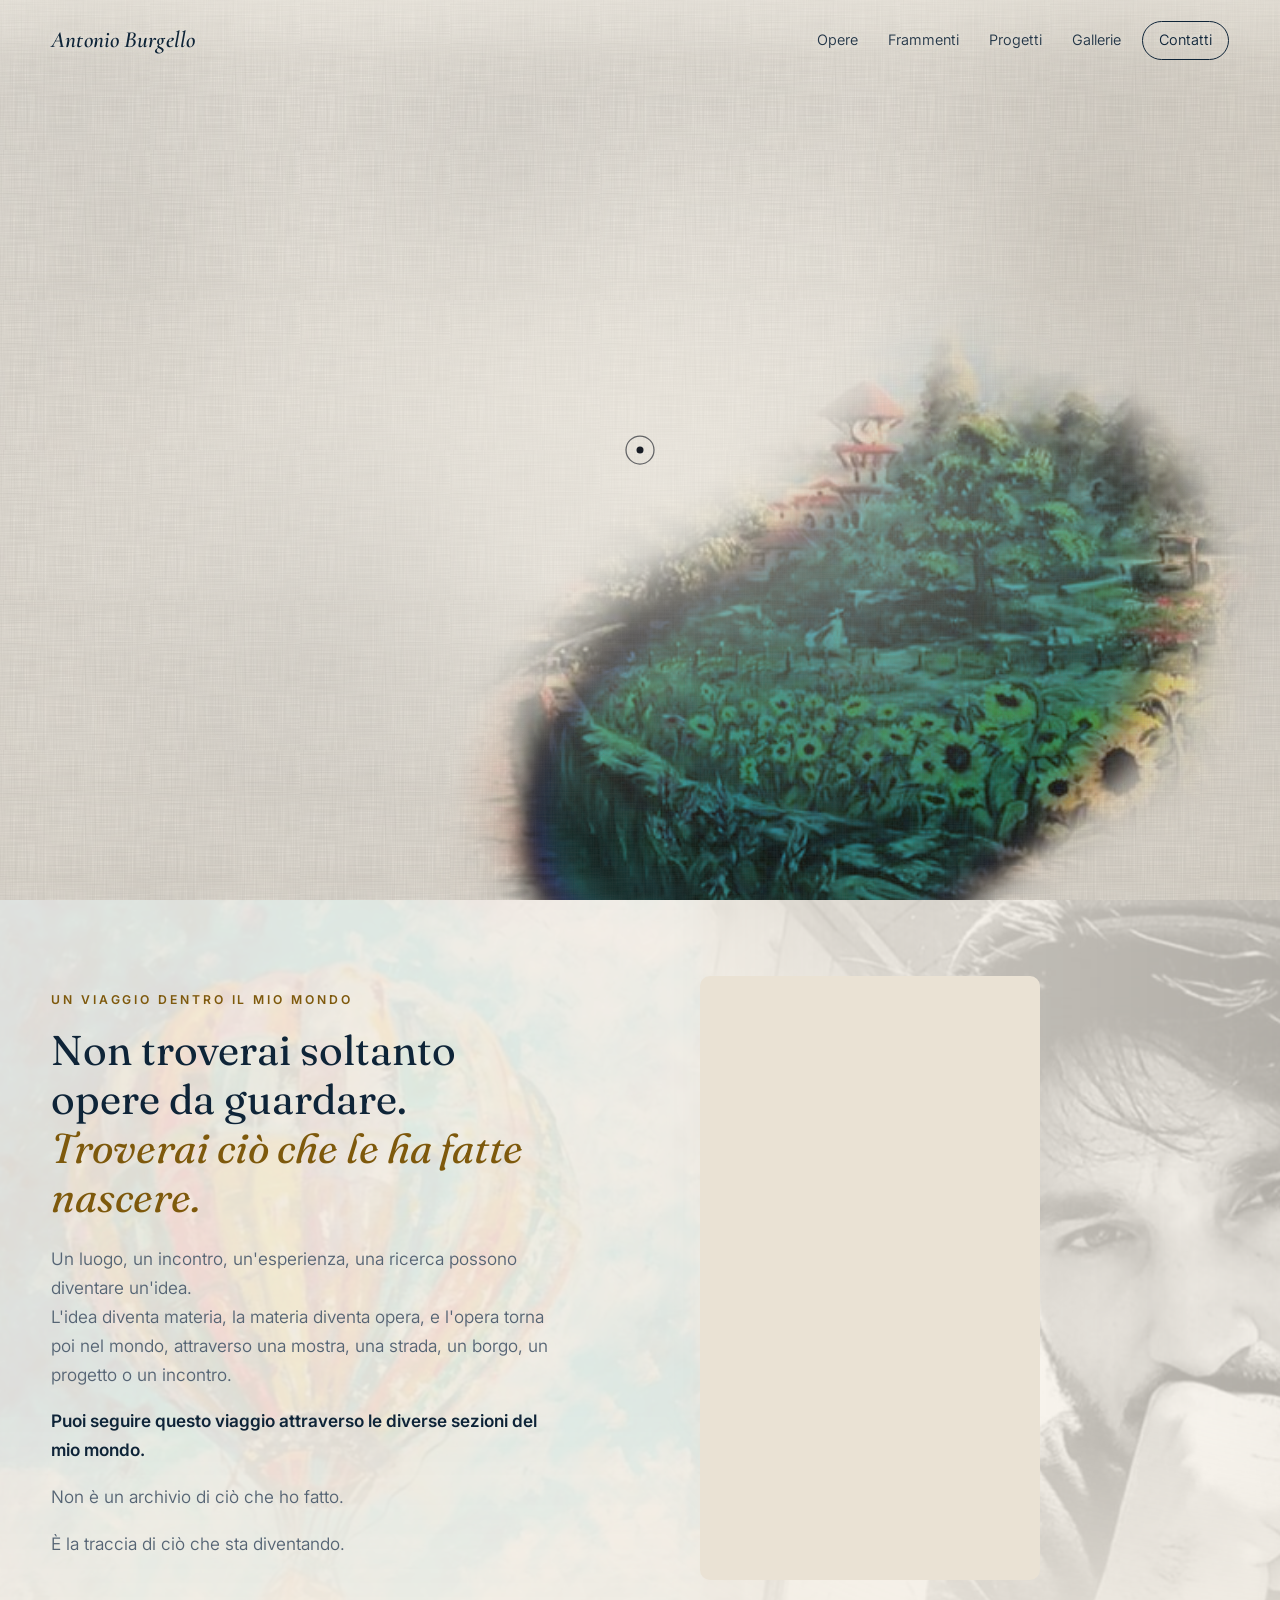
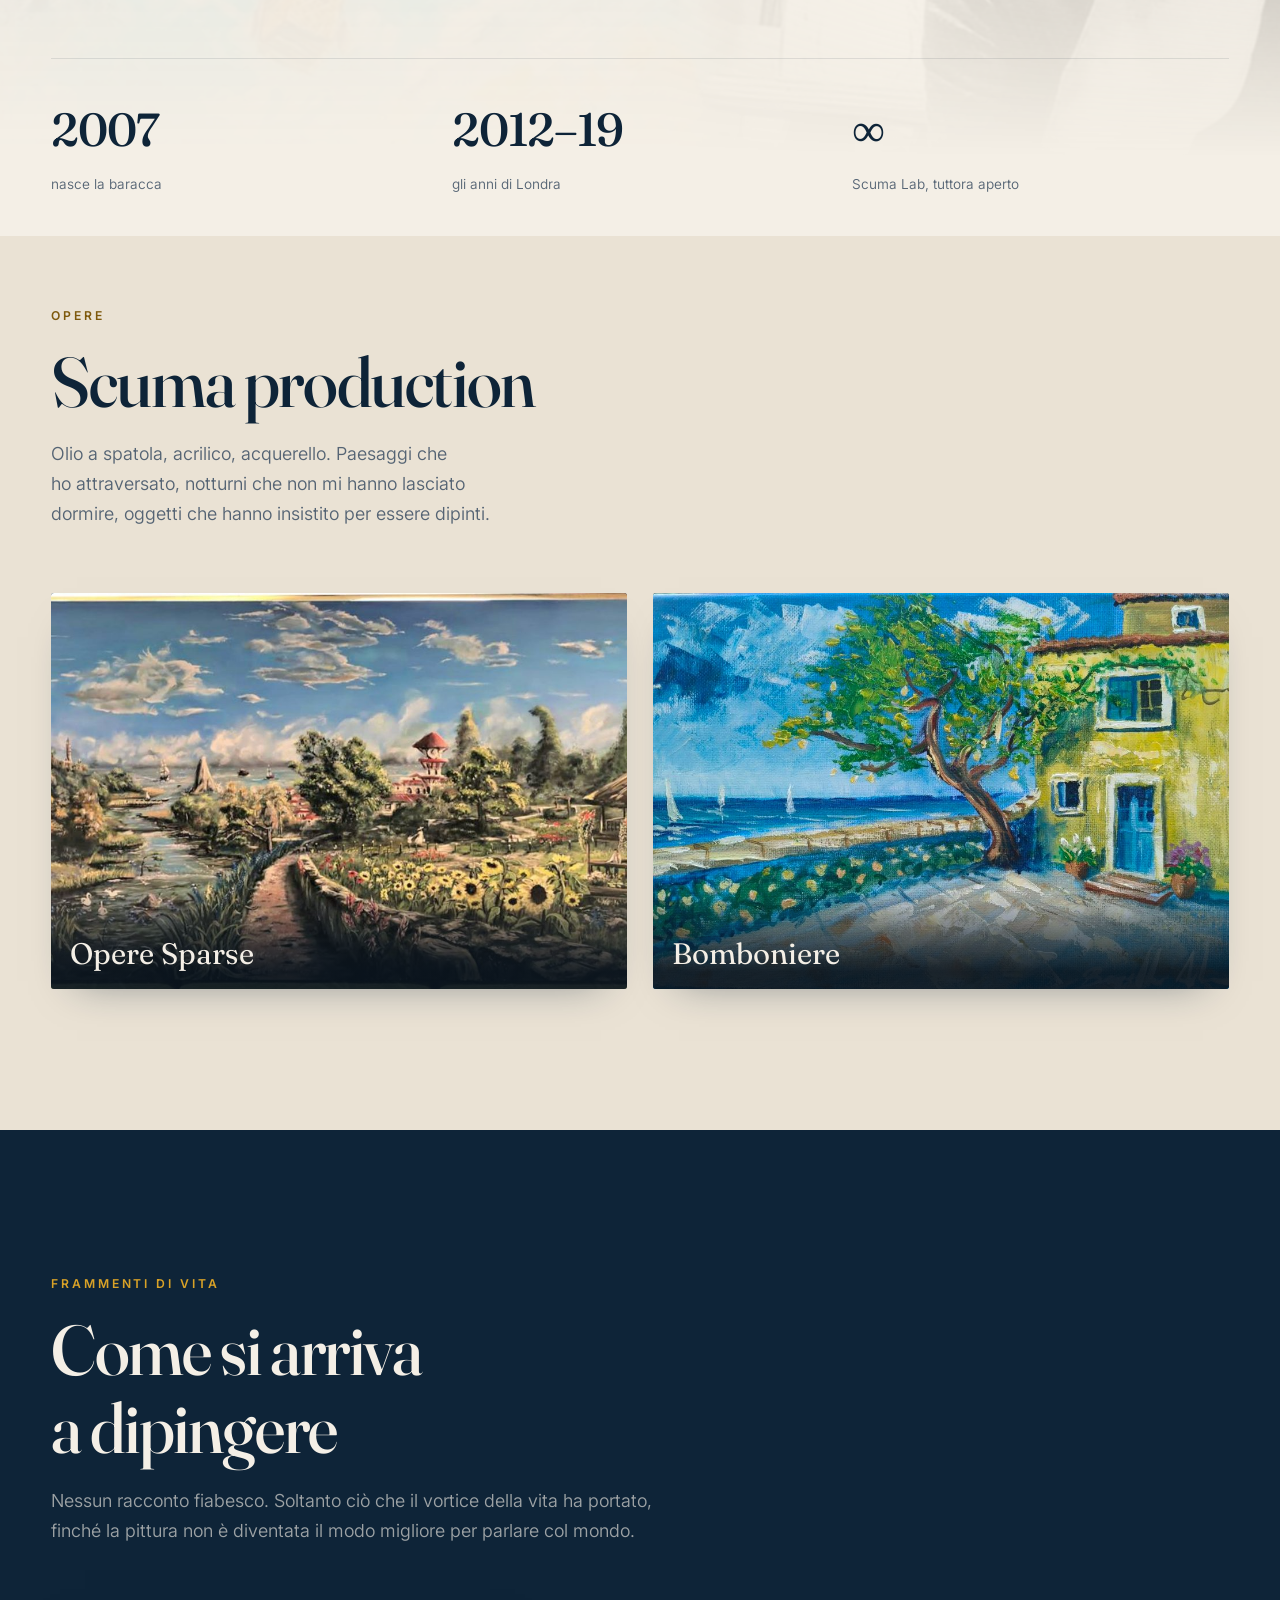
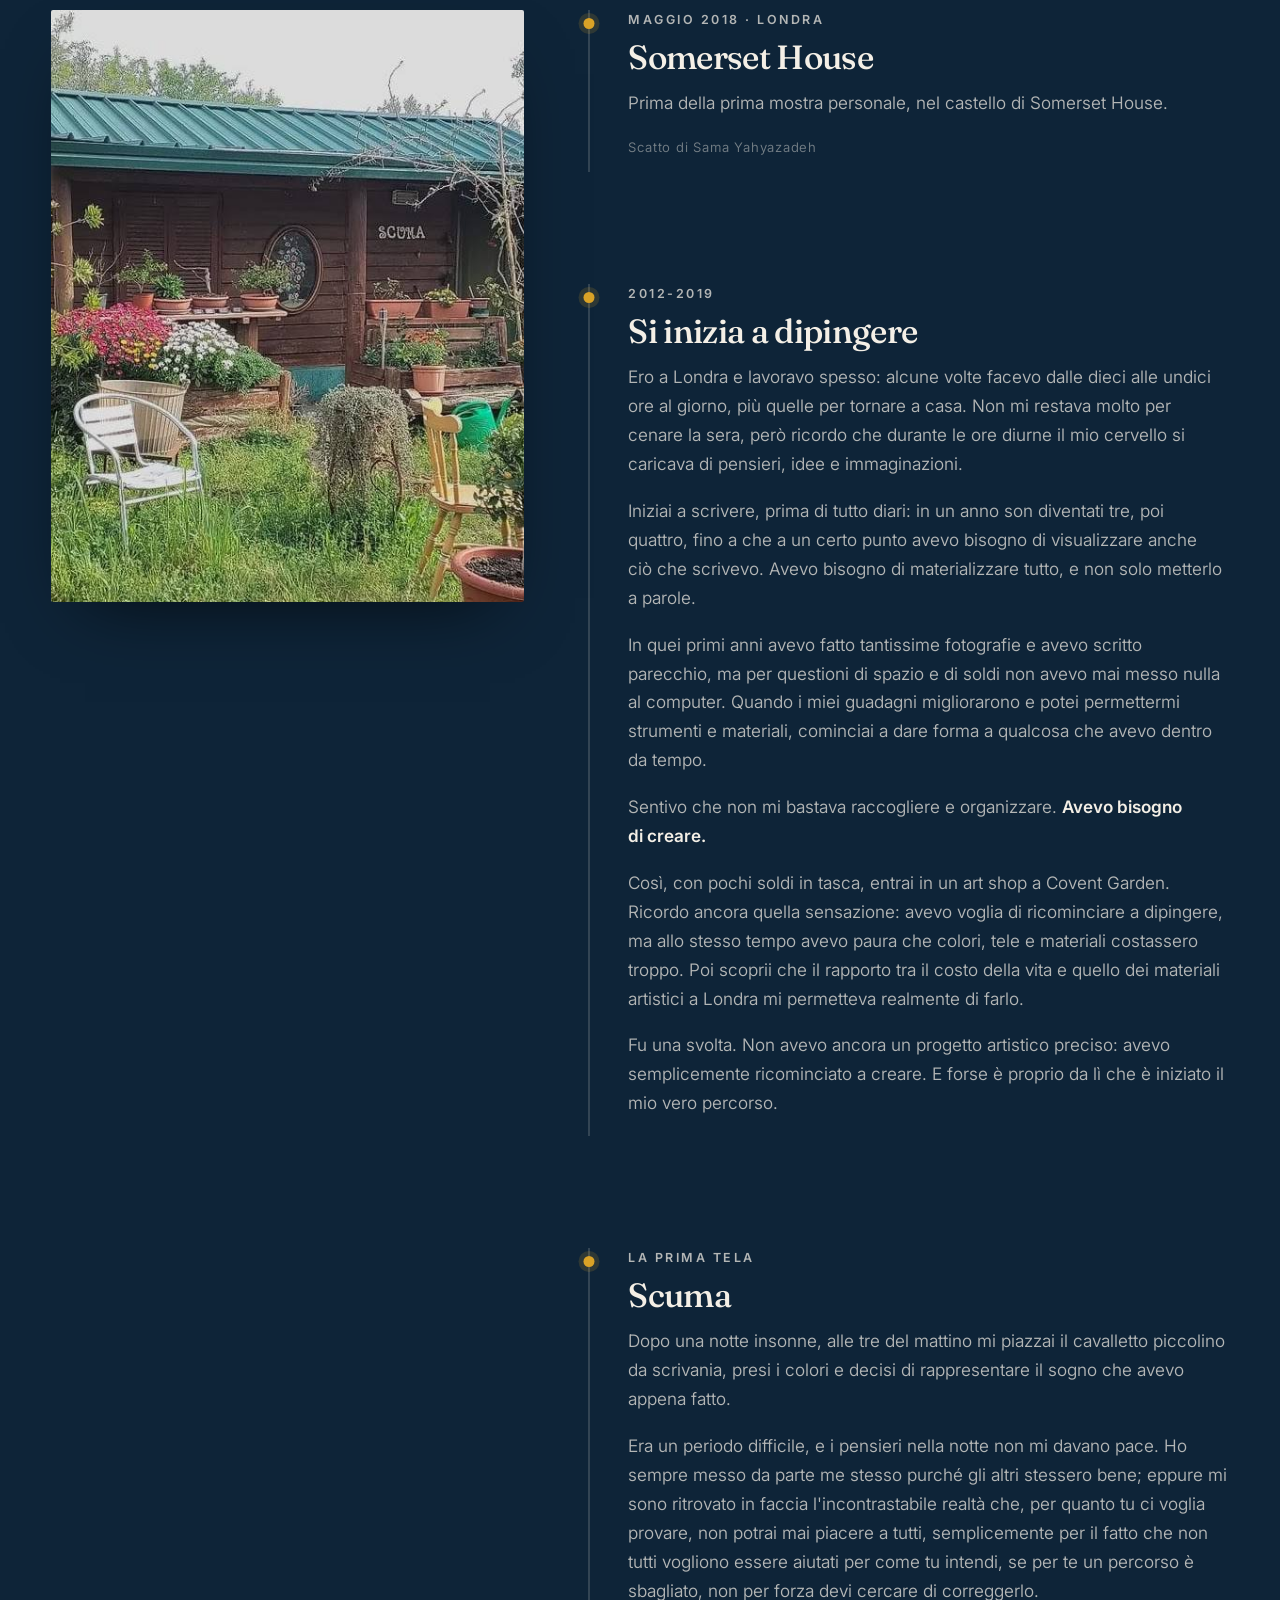
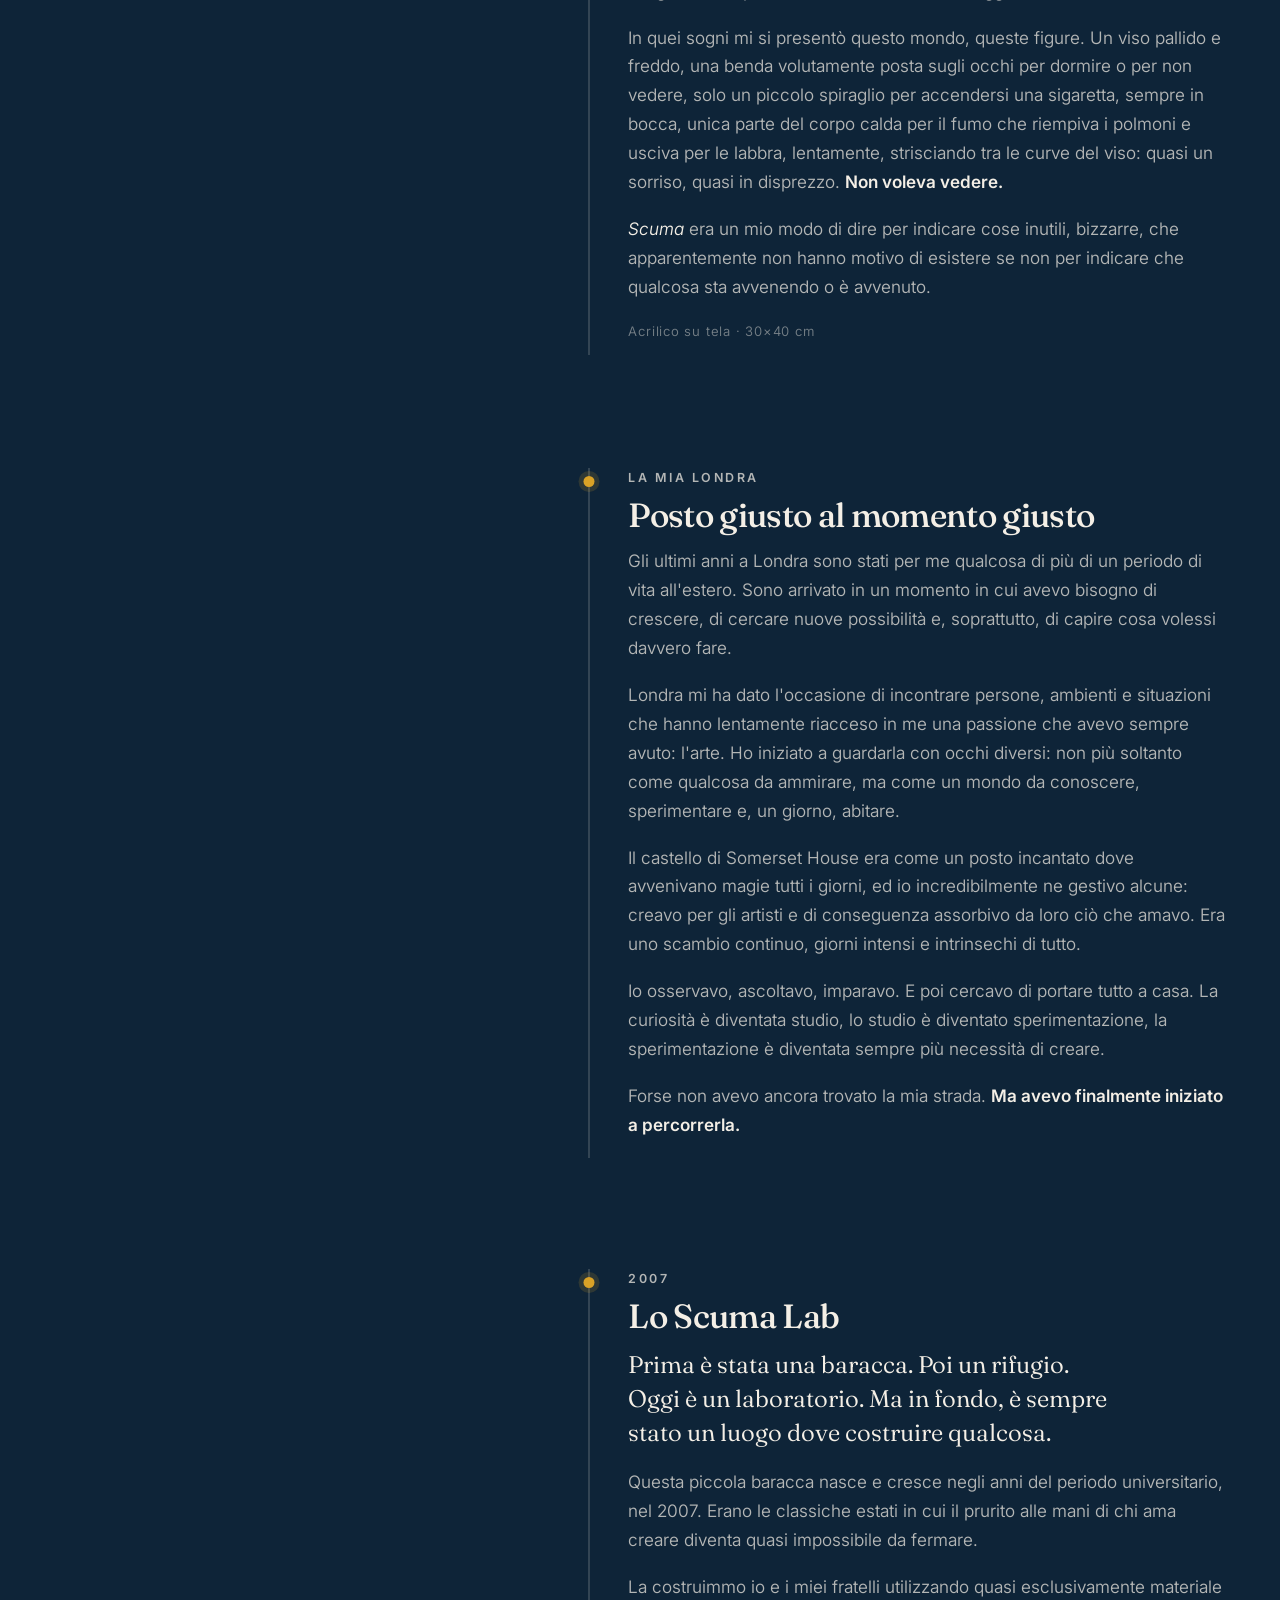
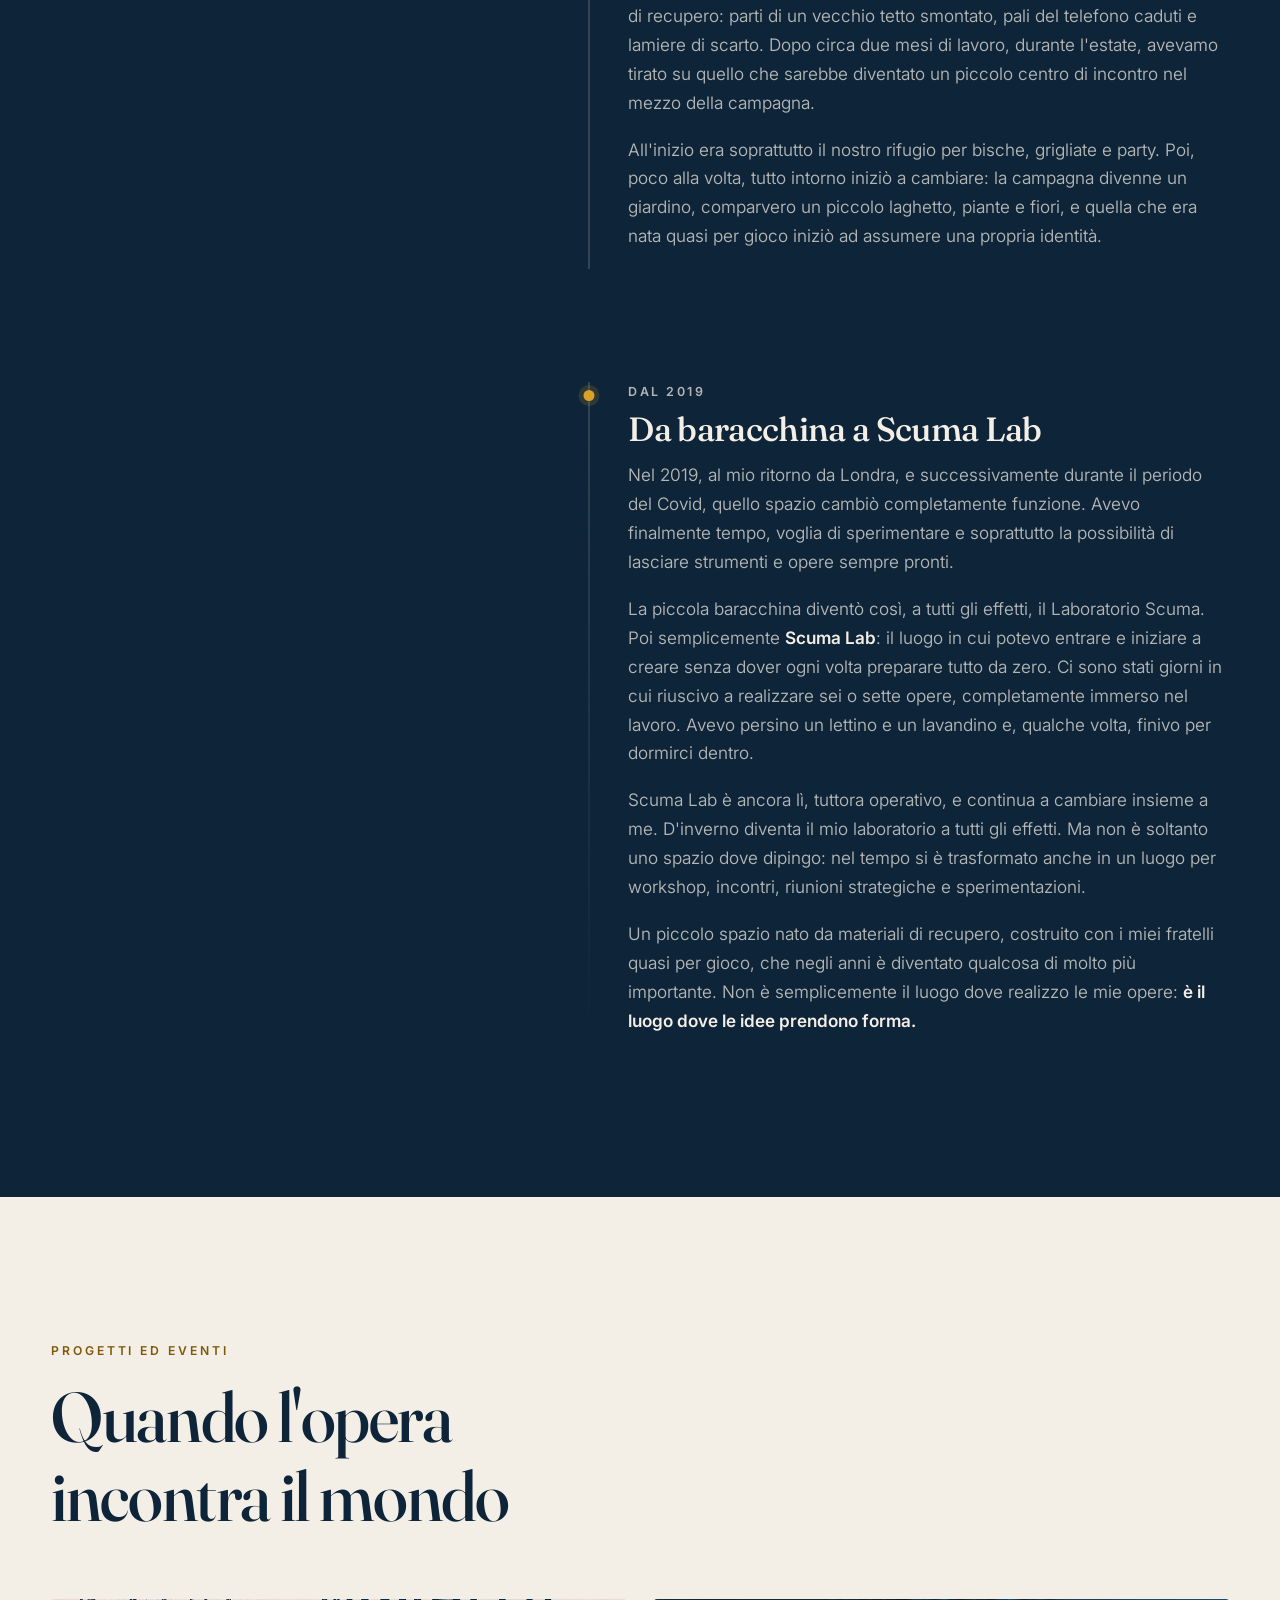
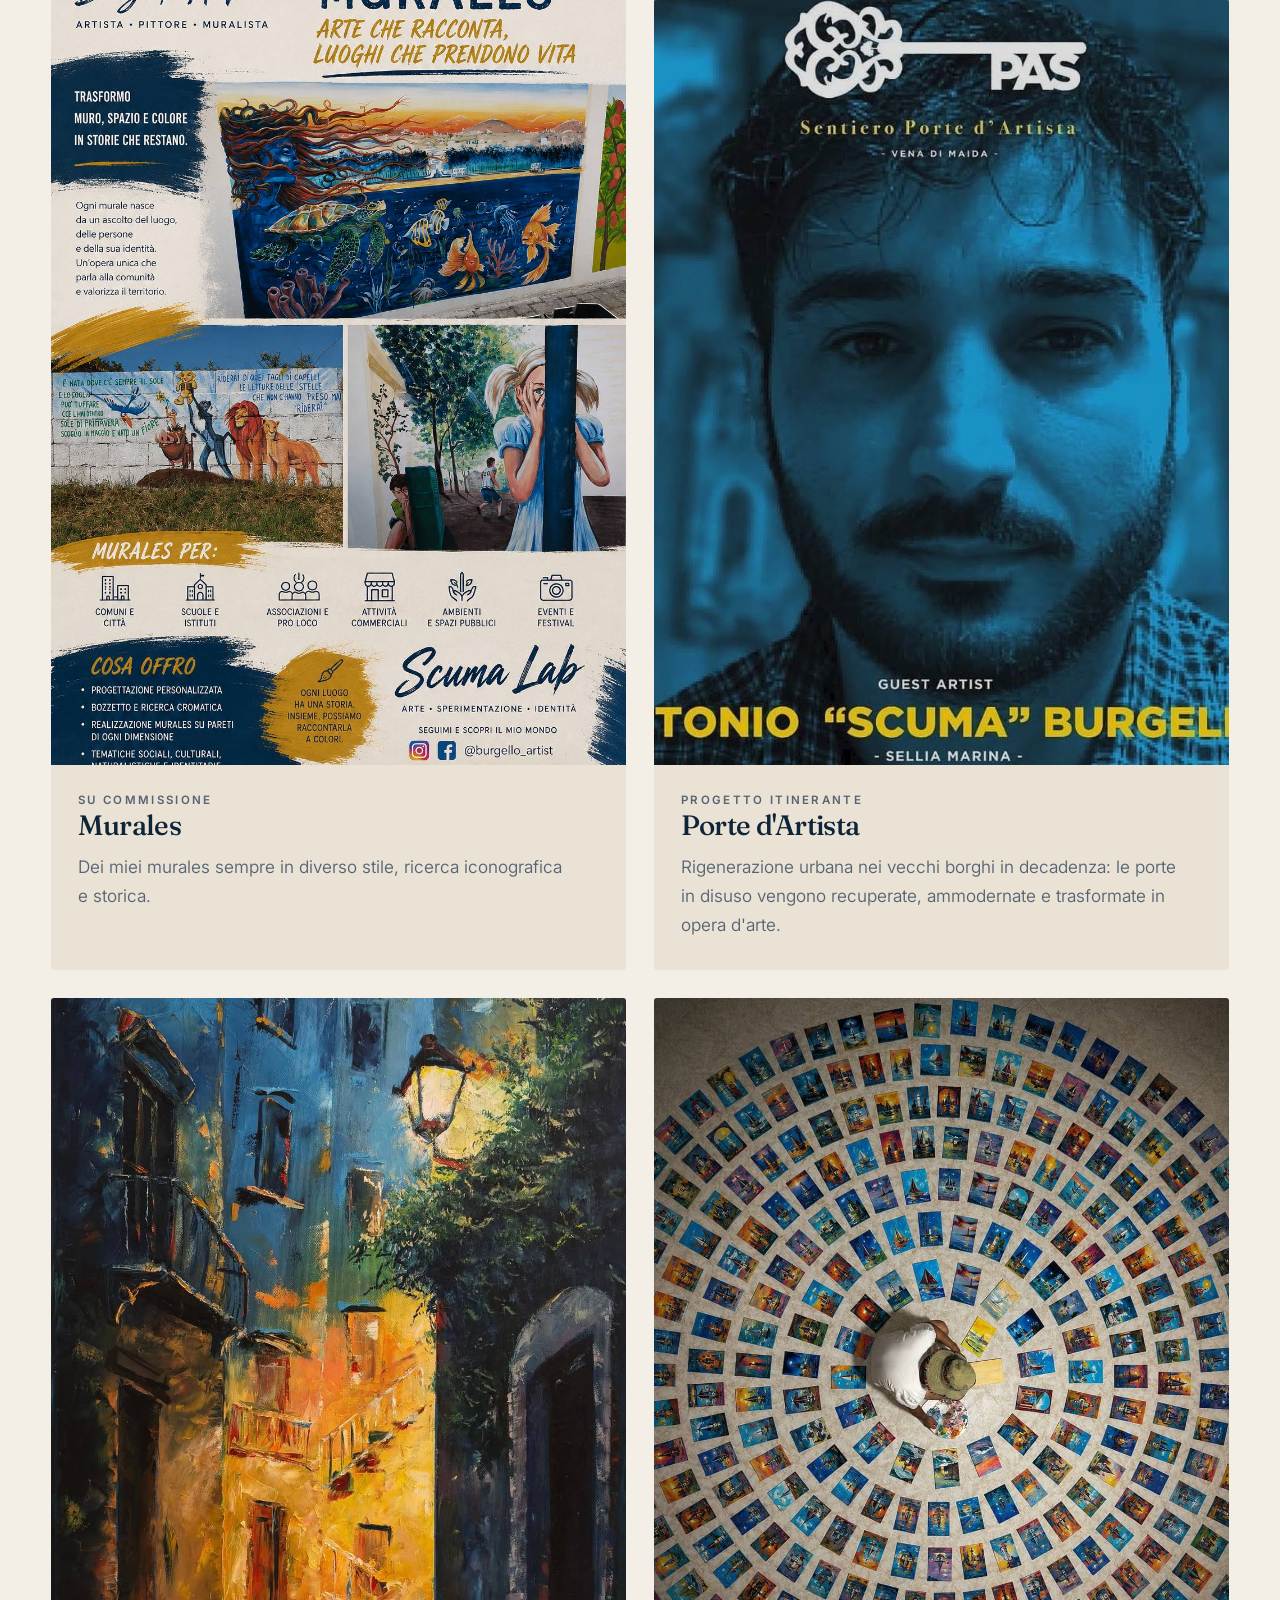
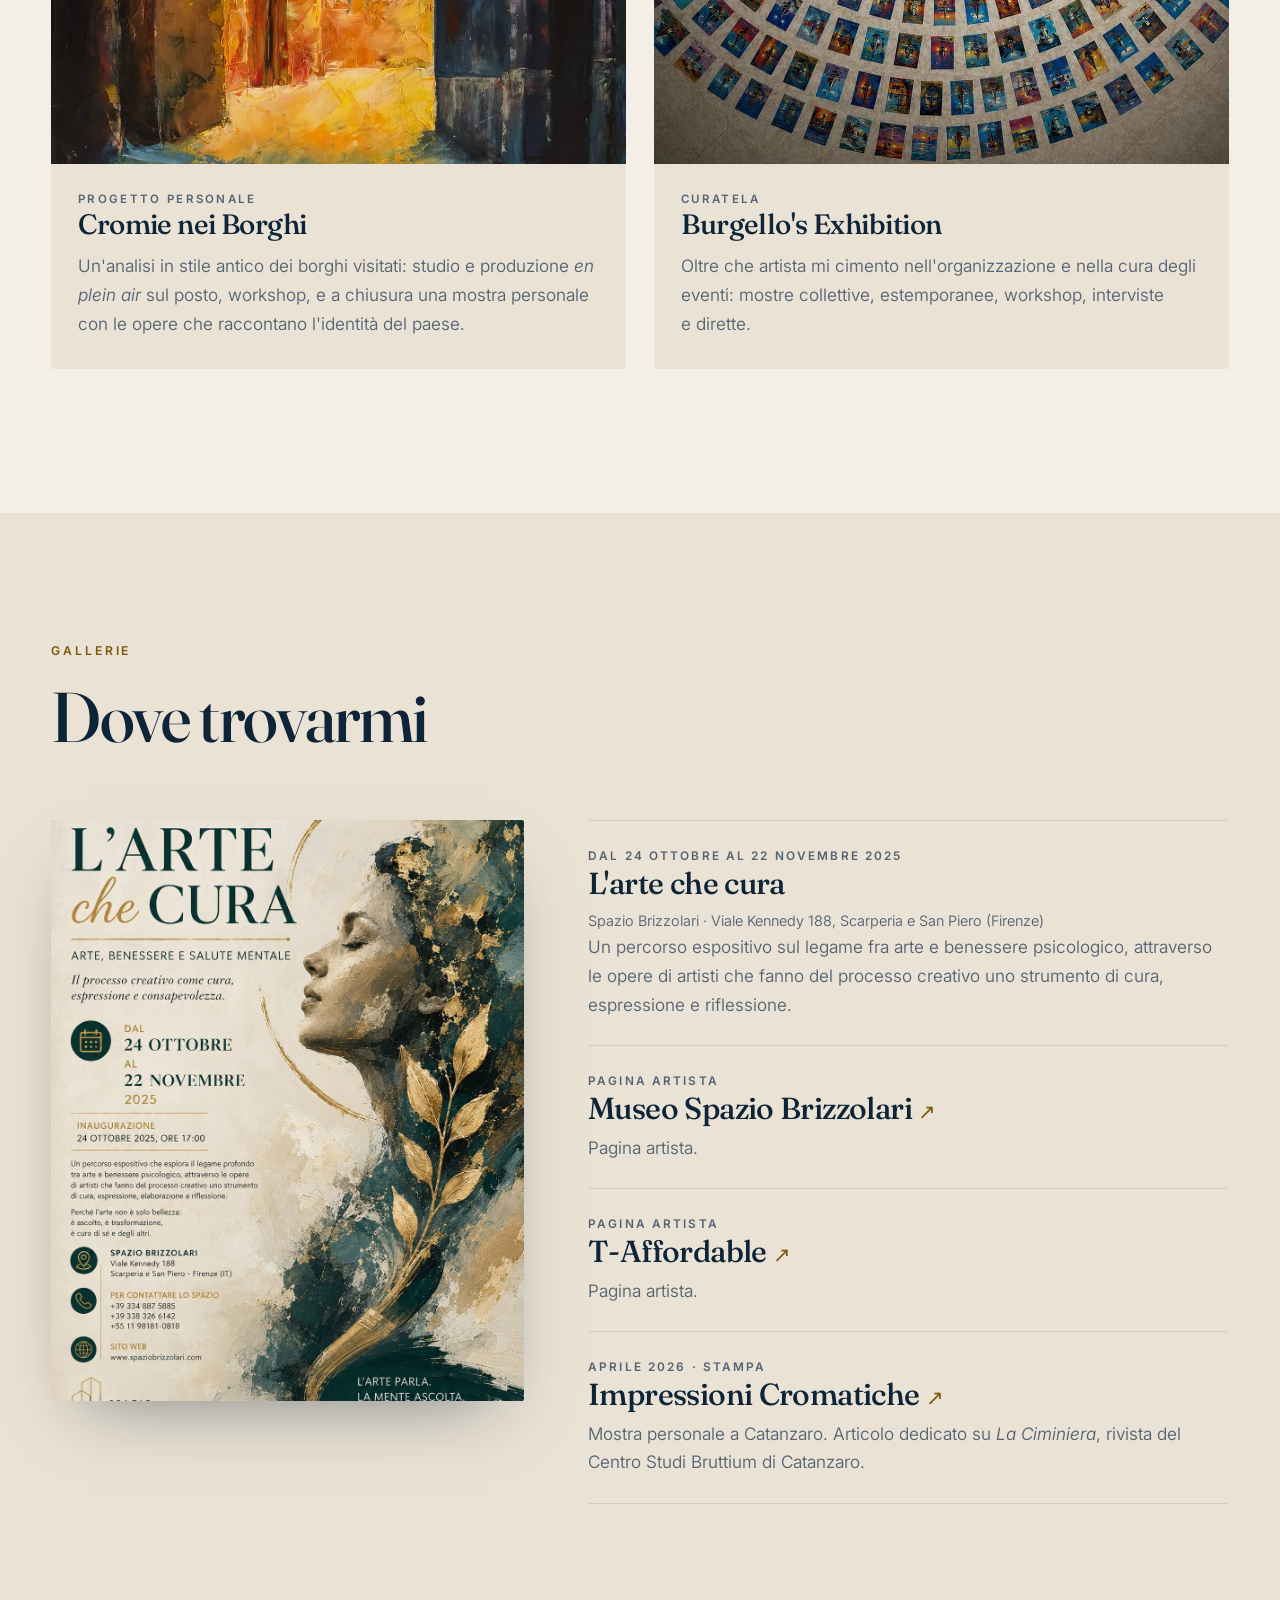
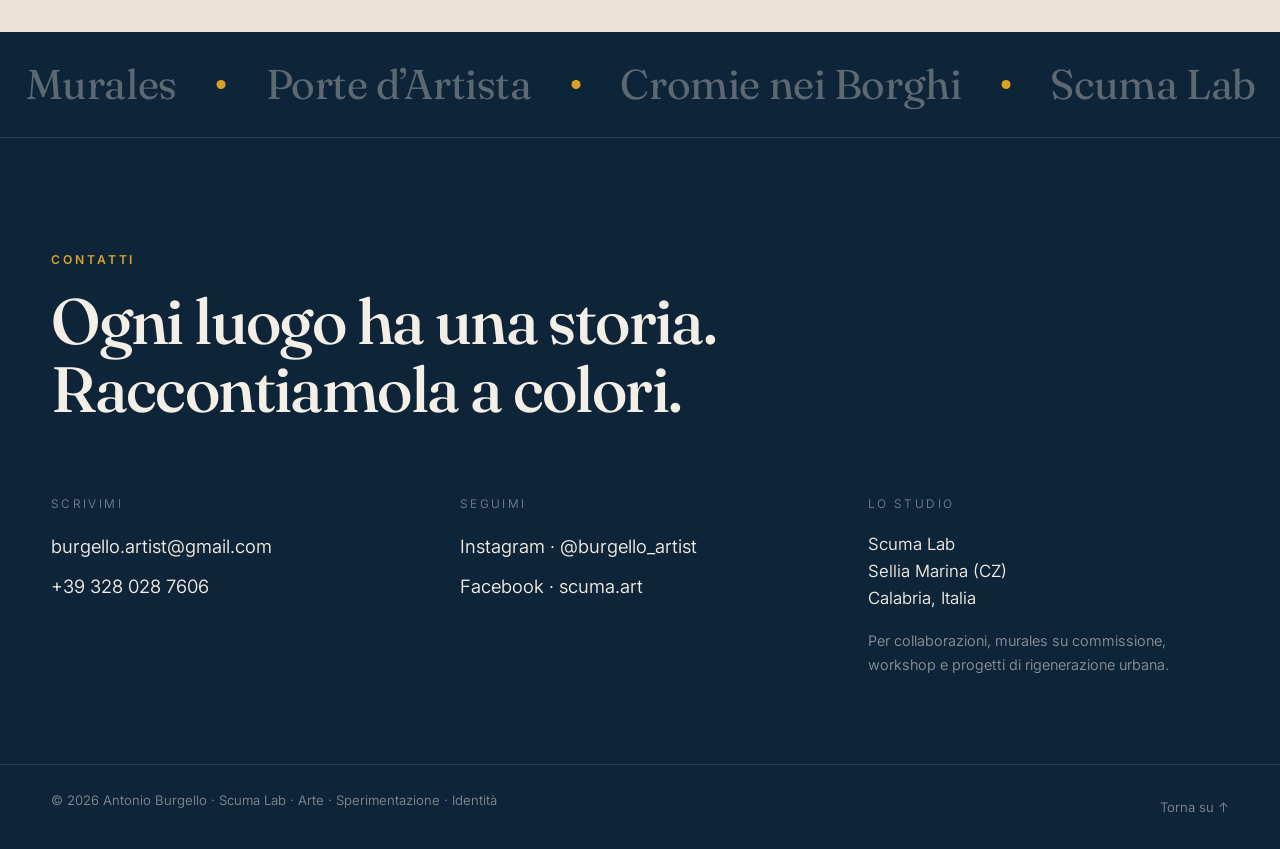
==== commit 834a5527: "La tela non è più marrone The hero ground read as sepia - dated rather than primed - and worst on a " ====
--- a/index.html
+++ b/index.html
@@ -18,8 +18,8 @@
 <link rel="preconnect" href="https://fonts.gstatic.com" crossorigin>
 <link href="https://fonts.googleapis.com/css2?family=Fraunces:ital,opsz,wght@0,9..144,300..900;1,9..144,300..900&family=Inter:wght@300..700&family=Cormorant+Garamond:ital,wght@1,500;1,600;1,700&display=swap" rel="stylesheet">
 
-<link rel="stylesheet" href="assets/css/style.css?v=84">
-<link rel="stylesheet" href="assets/css/collection.css?v=84">
+<link rel="stylesheet" href="assets/css/style.css?v=86">
+<link rel="stylesheet" href="assets/css/collection.css?v=86">
 </head>
 <body>
 
@@ -494,8 +494,8 @@
 
 <script src="https://cdnjs.cloudflare.com/ajax/libs/gsap/3.12.5/gsap.min.js"></script>
 <script src="https://cdnjs.cloudflare.com/ajax/libs/gsap/3.12.5/ScrollTrigger.min.js"></script>
-<script src="assets/js/paint.js?v=84"></script>
-<script src="assets/js/main.js?v=84"></script>
-<script src="assets/js/cardreveal.js?v=84"></script>
+<script src="assets/js/paint.js?v=86"></script>
+<script src="assets/js/main.js?v=86"></script>
+<script src="assets/js/cardreveal.js?v=86"></script>
 </body>
 </html>
--- a/assets/css/style.css
+++ b/assets/css/style.css
@@ -248,8 +248,11 @@
    warp, once for weft. */
 .hero__weave{
   position:absolute; inset:0; z-index:2; pointer-events:none;
-  opacity:.5;
-  background-image:url("data:image/svg+xml,%3Csvg xmlns='http://www.w3.org/2000/svg' width='150' height='150'%3E%3Cfilter id='wp'%3E%3CfeTurbulence type='fractalNoise' baseFrequency='.9 .02' numOctaves='2' stitchTiles='stitch'/%3E%3CfeColorMatrix type='matrix' values='0 0 0 0 .13 0 0 0 0 .10 0 0 0 0 .07 .30 .30 .30 0 -.20'/%3E%3C/filter%3E%3Cfilter id='wf'%3E%3CfeTurbulence type='fractalNoise' baseFrequency='.02 .9' numOctaves='2' stitchTiles='stitch'/%3E%3CfeColorMatrix type='matrix' values='0 0 0 0 .13 0 0 0 0 .10 0 0 0 0 .07 .30 .30 .30 0 -.20'/%3E%3C/filter%3E%3Crect width='150' height='150' filter='url(%23wp)'/%3E%3Crect width='150' height='150' filter='url(%23wf)'/%3E%3C/svg%3E");
+  /* The threads are a shadow, not a stain. They used to be brown (.13/.10/
+     .07) at half opacity across the whole hero, which is warmth the ground
+     was already supplying - two sepias on top of one another. */
+  opacity:.38;
+  background-image:url("data:image/svg+xml,%3Csvg xmlns='http://www.w3.org/2000/svg' width='150' height='150'%3E%3Cfilter id='wp'%3E%3CfeTurbulence type='fractalNoise' baseFrequency='.9 .02' numOctaves='2' stitchTiles='stitch'/%3E%3CfeColorMatrix type='matrix' values='0 0 0 0 .15 0 0 0 0 .14 0 0 0 0 .125 .30 .30 .30 0 -.20'/%3E%3C/filter%3E%3Cfilter id='wf'%3E%3CfeTurbulence type='fractalNoise' baseFrequency='.02 .9' numOctaves='2' stitchTiles='stitch'/%3E%3CfeColorMatrix type='matrix' values='0 0 0 0 .15 0 0 0 0 .14 0 0 0 0 .125 .30 .30 .30 0 -.20'/%3E%3C/filter%3E%3Crect width='150' height='150' filter='url(%23wp)'/%3E%3Crect width='150' height='150' filter='url(%23wf)'/%3E%3C/svg%3E");
   background-size:150px 150px;
 }
 
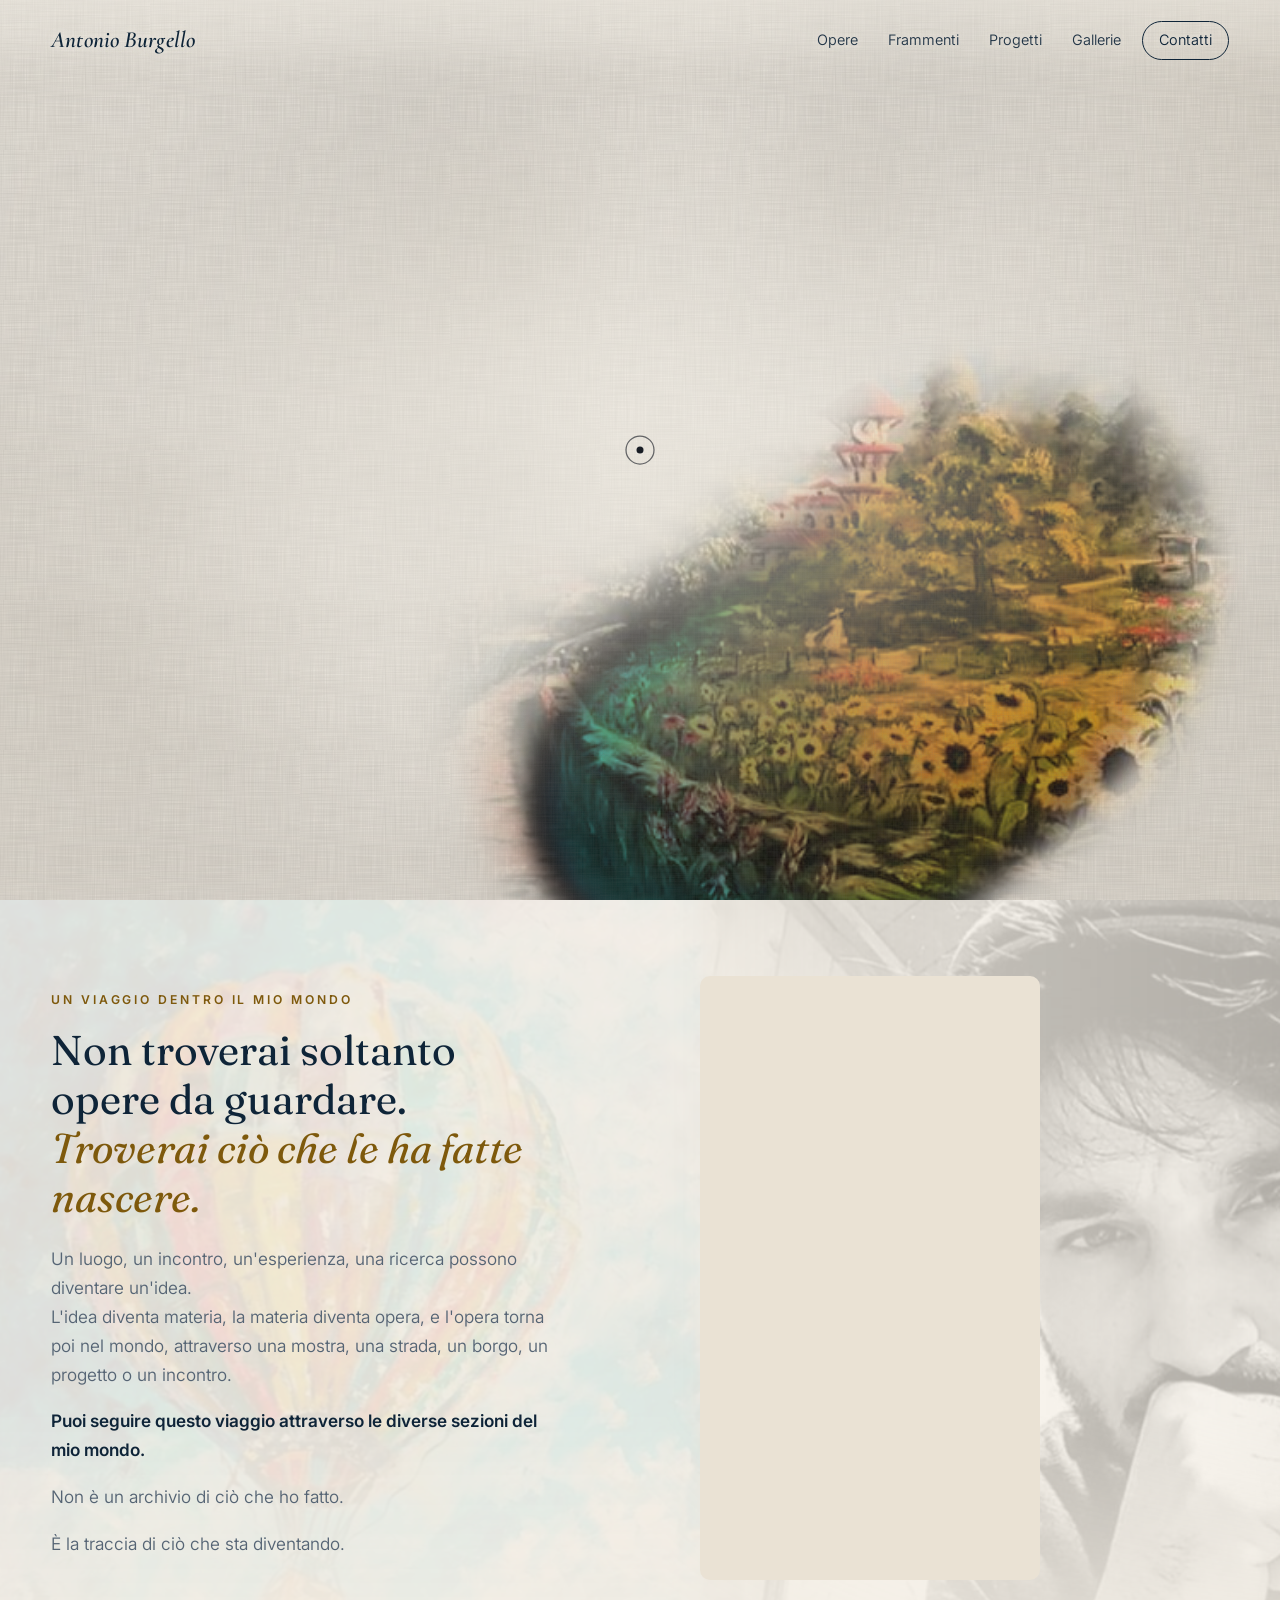
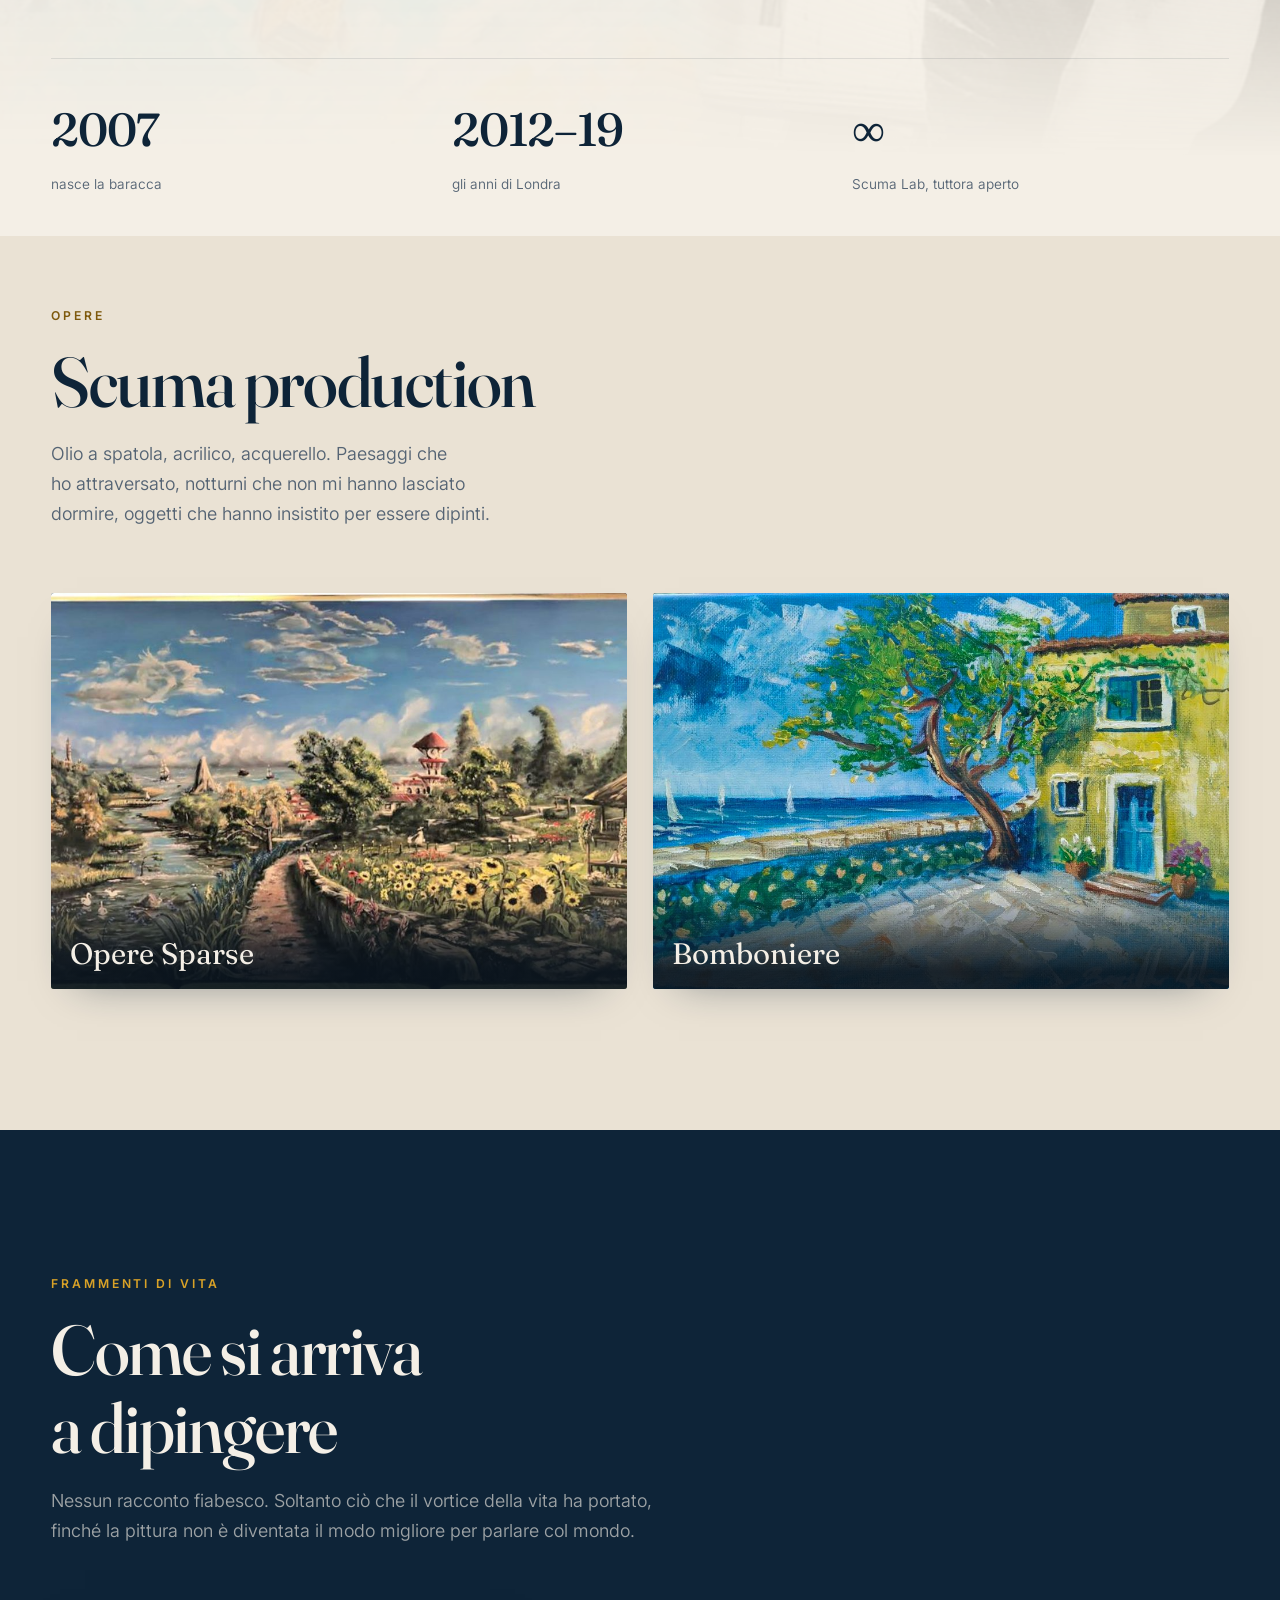
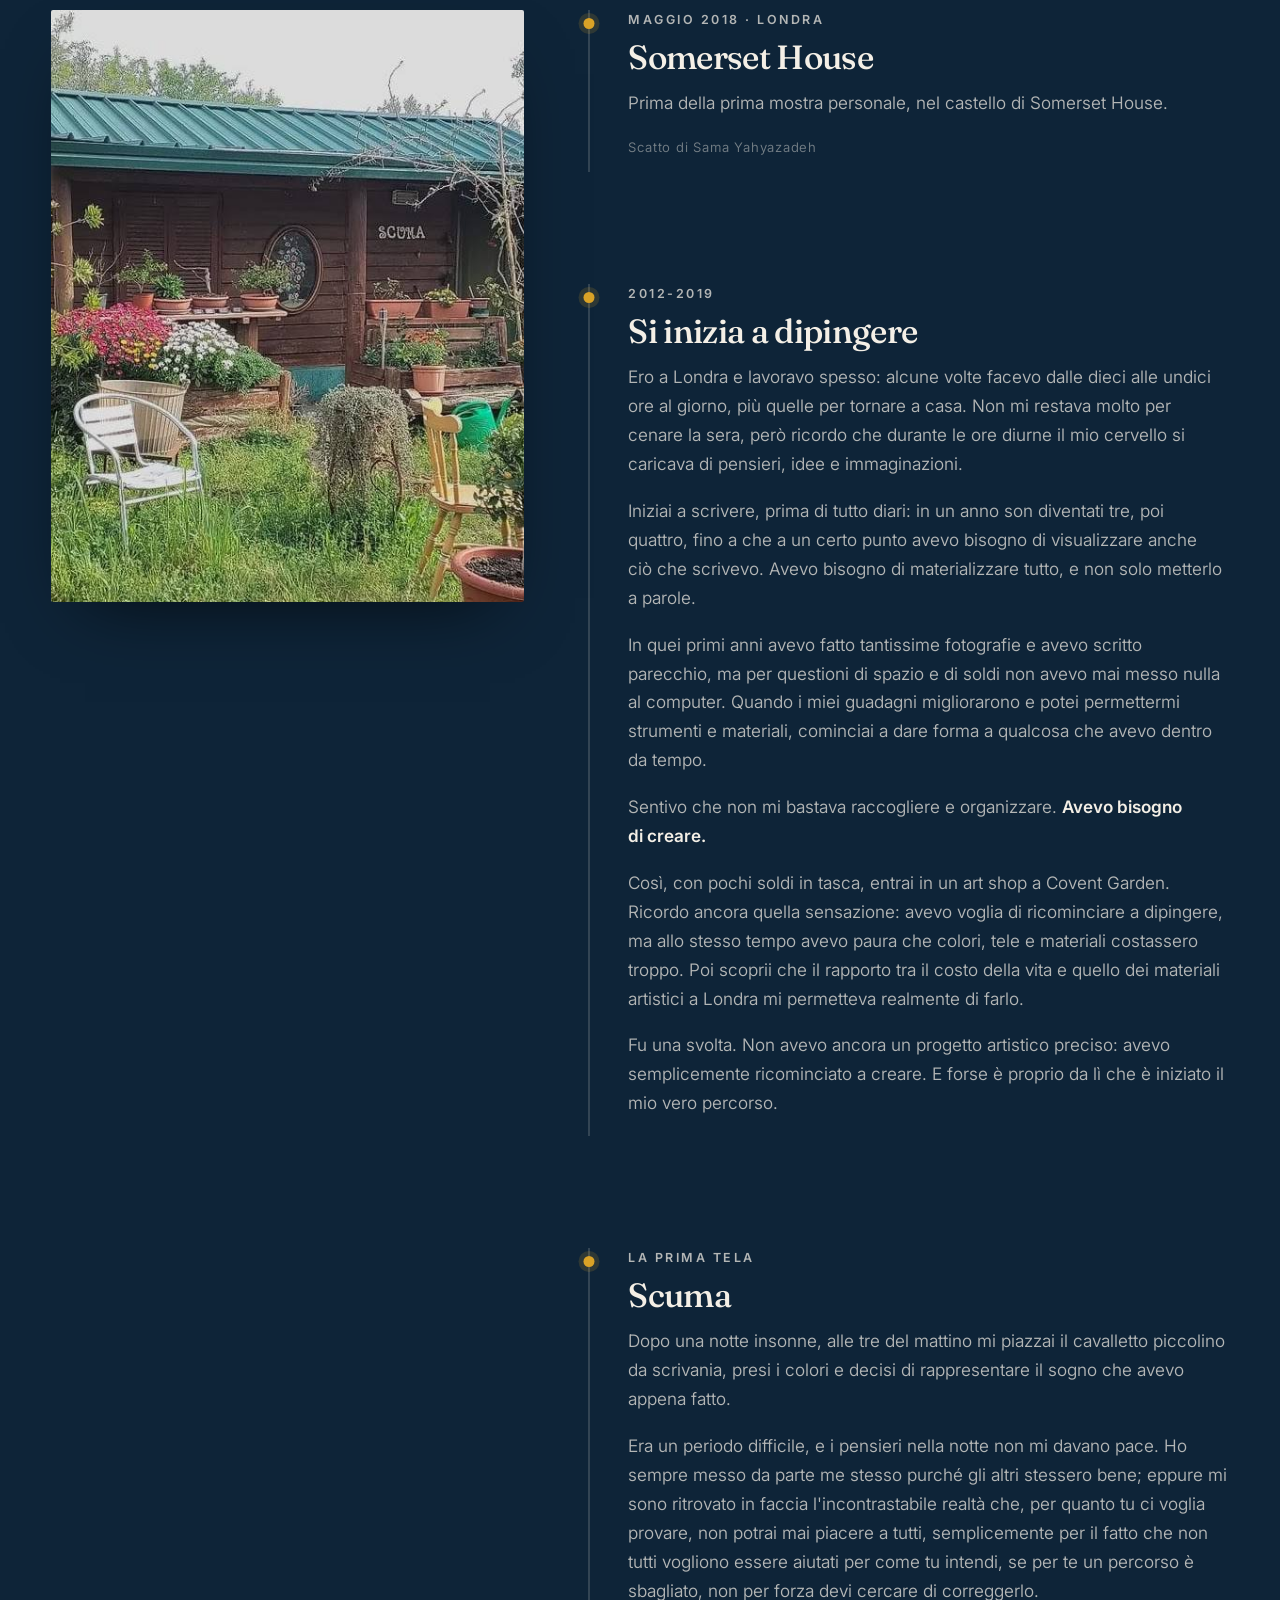
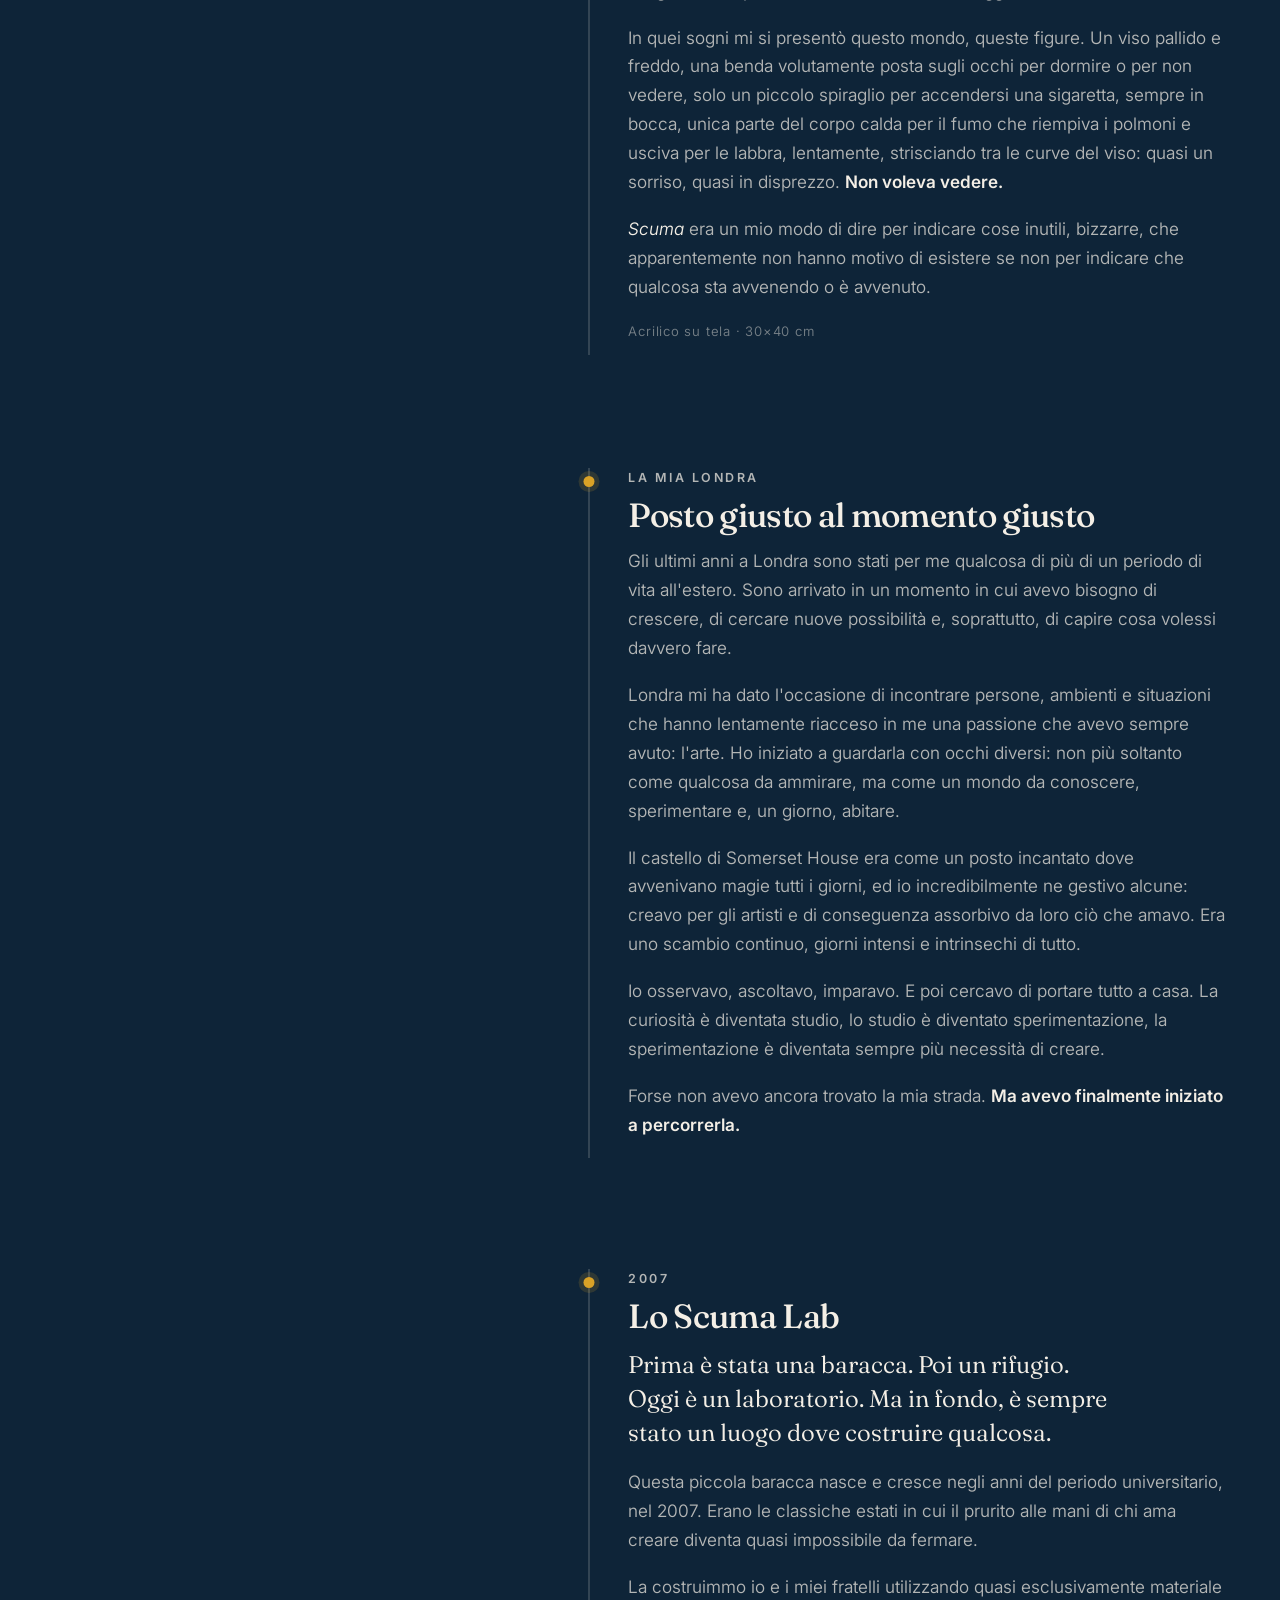
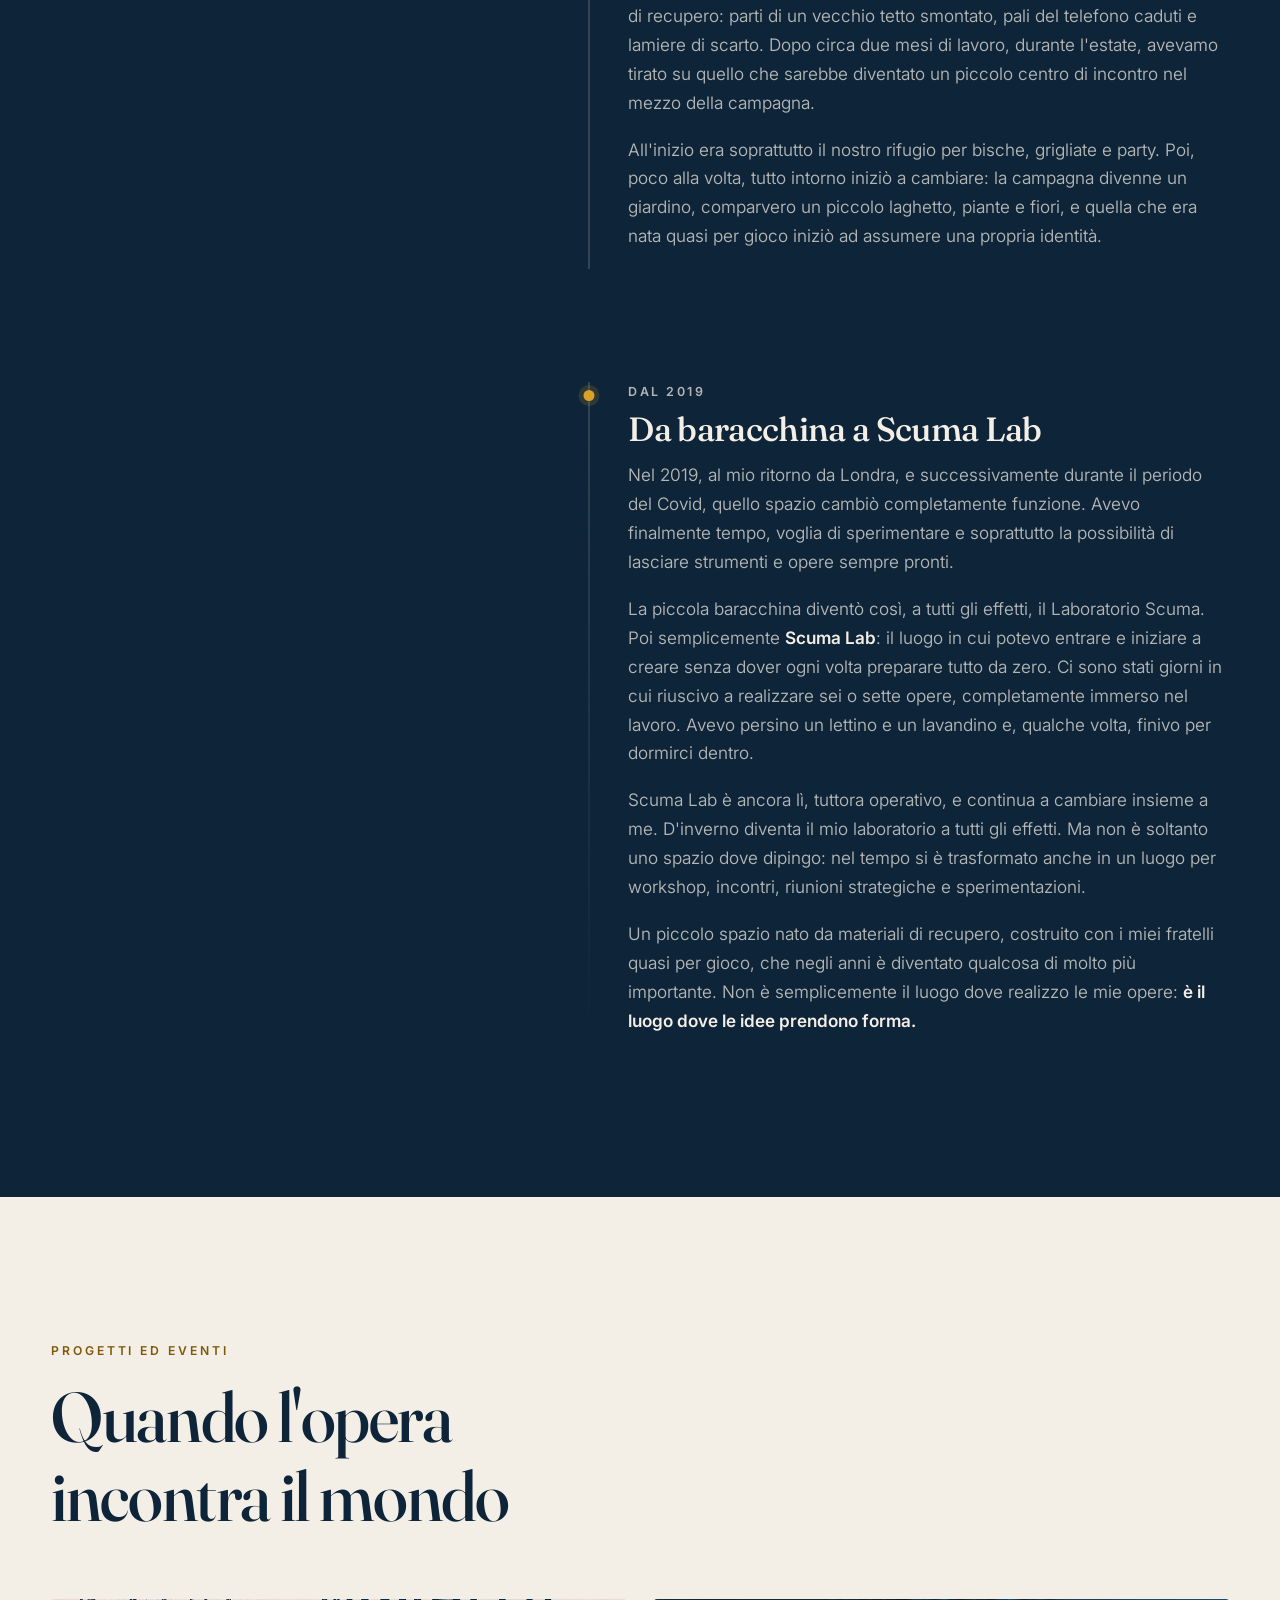
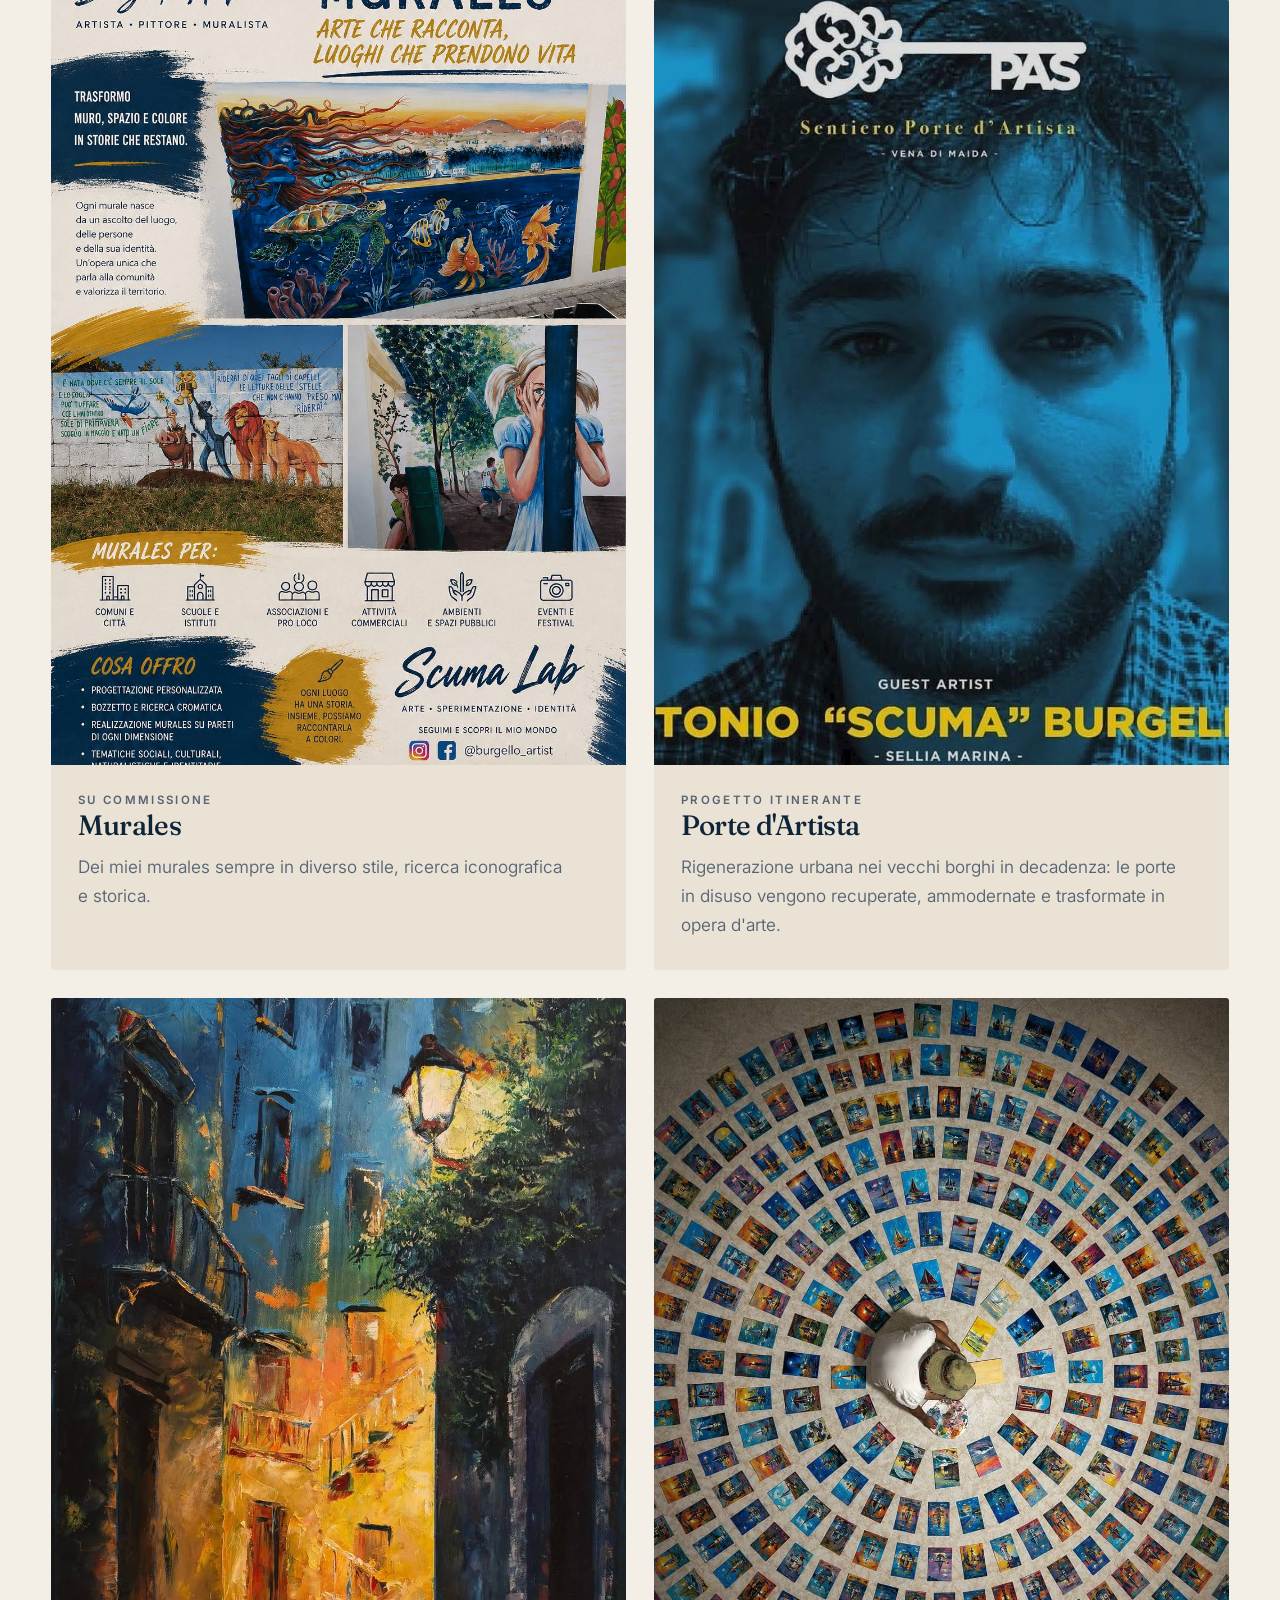
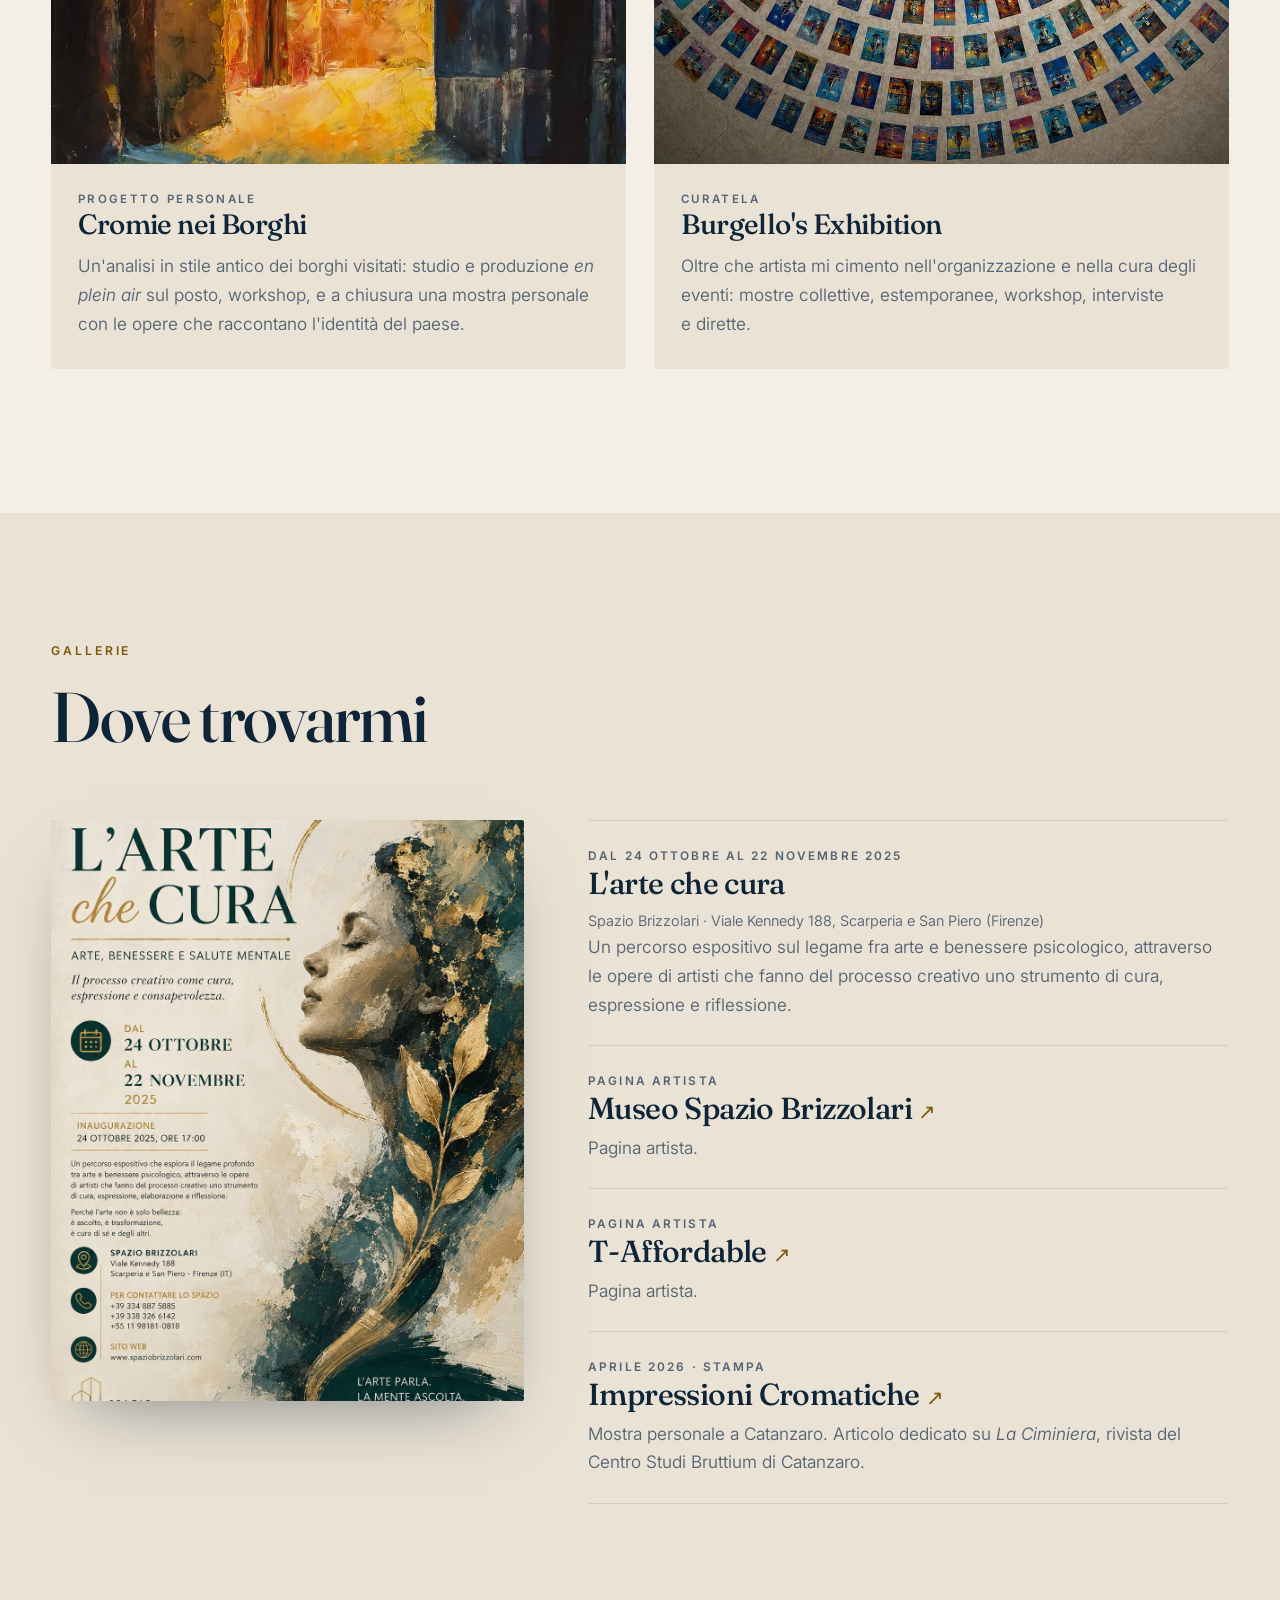
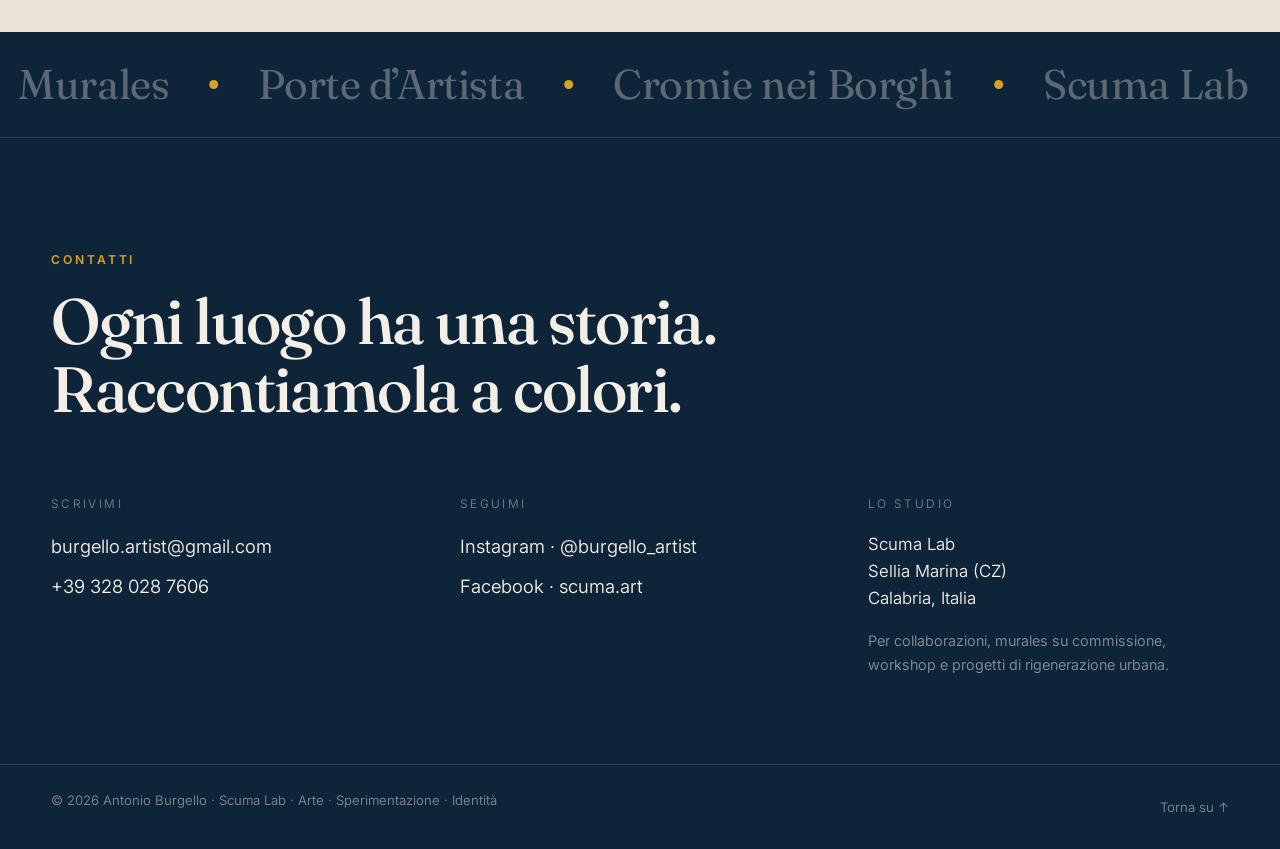
==== commit c40ed884: "Un tocco sul telefono lascia più segno A tap lifted too little to feel like paint going on. The reve" ====
--- a/index.html
+++ b/index.html
@@ -18,8 +18,8 @@
 <link rel="preconnect" href="https://fonts.gstatic.com" crossorigin>
 <link href="https://fonts.googleapis.com/css2?family=Fraunces:ital,opsz,wght@0,9..144,300..900;1,9..144,300..900&family=Inter:wght@300..700&family=Cormorant+Garamond:ital,wght@1,500;1,600;1,700&display=swap" rel="stylesheet">
 
-<link rel="stylesheet" href="assets/css/style.css?v=86">
-<link rel="stylesheet" href="assets/css/collection.css?v=86">
+<link rel="stylesheet" href="assets/css/style.css?v=88">
+<link rel="stylesheet" href="assets/css/collection.css?v=88">
 </head>
 <body>
 
@@ -494,8 +494,8 @@
 
 <script src="https://cdnjs.cloudflare.com/ajax/libs/gsap/3.12.5/gsap.min.js"></script>
 <script src="https://cdnjs.cloudflare.com/ajax/libs/gsap/3.12.5/ScrollTrigger.min.js"></script>
-<script src="assets/js/paint.js?v=86"></script>
-<script src="assets/js/main.js?v=86"></script>
-<script src="assets/js/cardreveal.js?v=86"></script>
+<script src="assets/js/paint.js?v=88"></script>
+<script src="assets/js/main.js?v=88"></script>
+<script src="assets/js/cardreveal.js?v=88"></script>
 </body>
 </html>
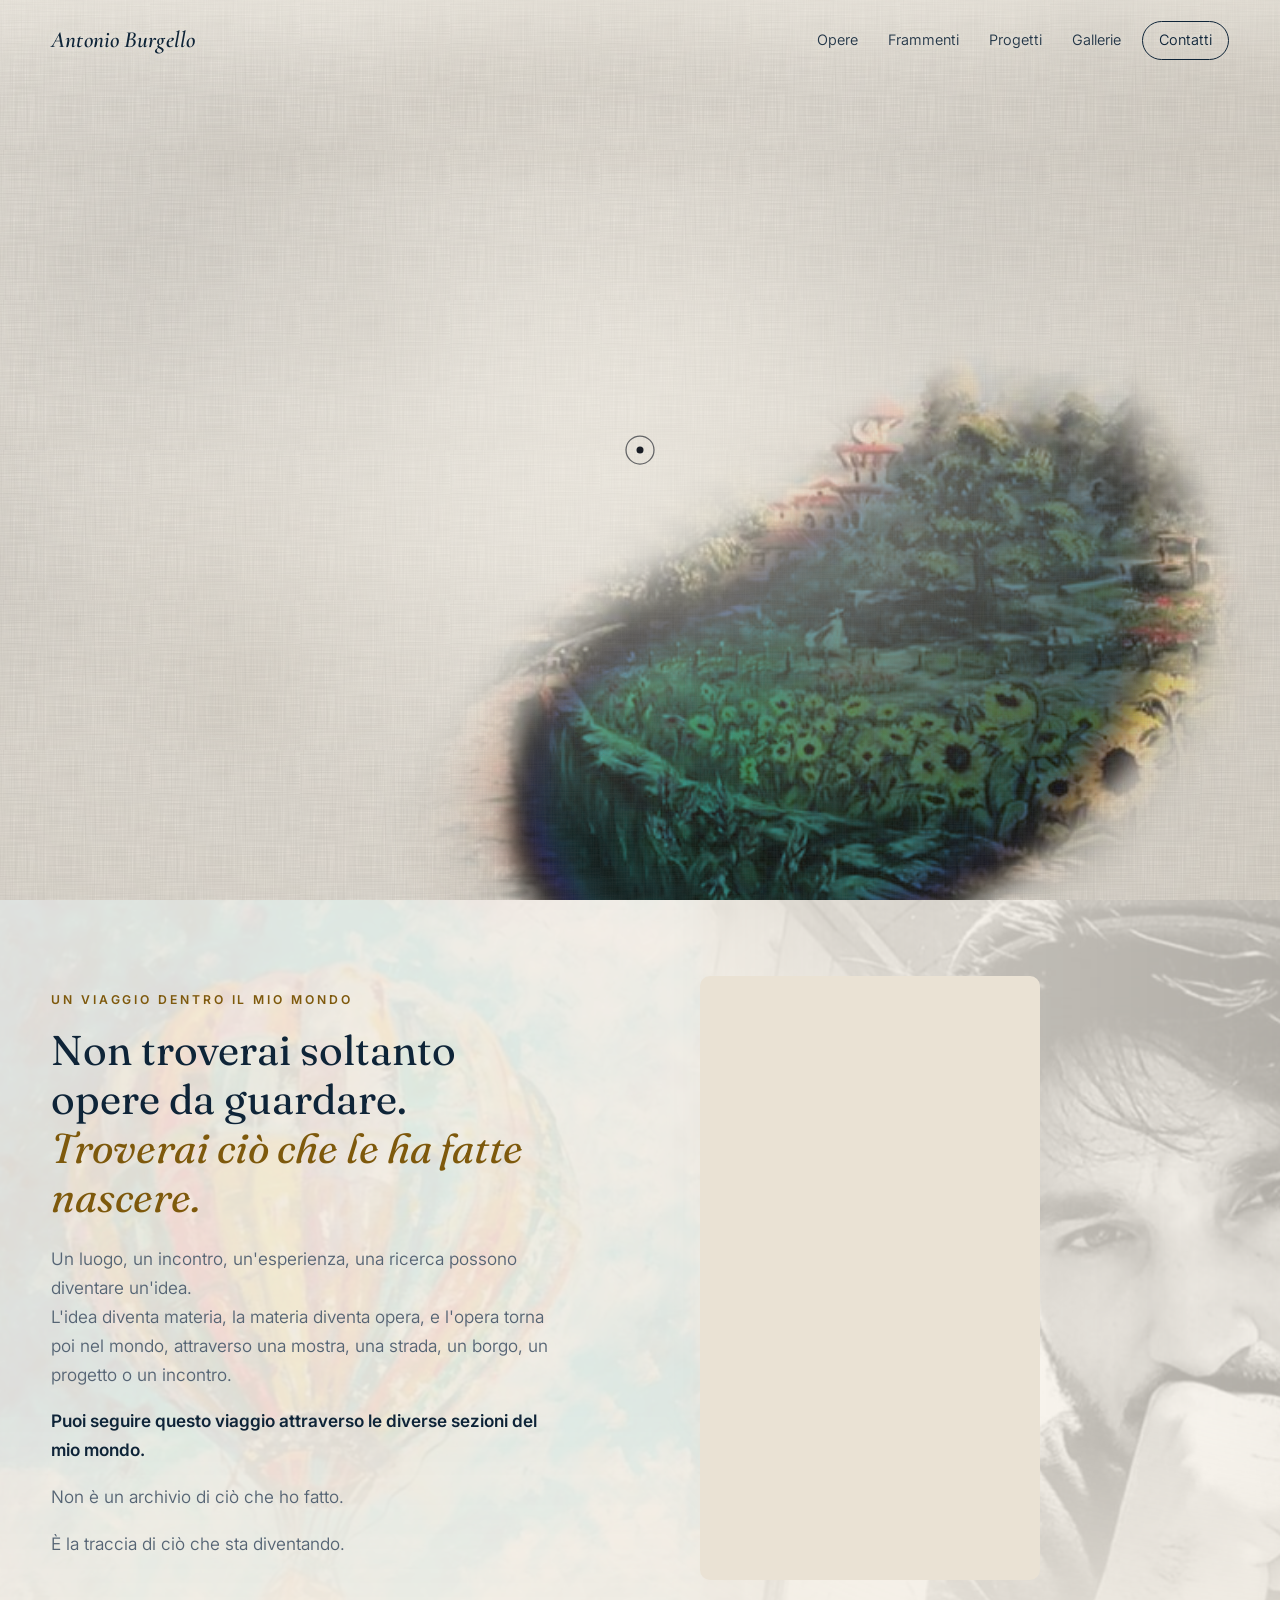
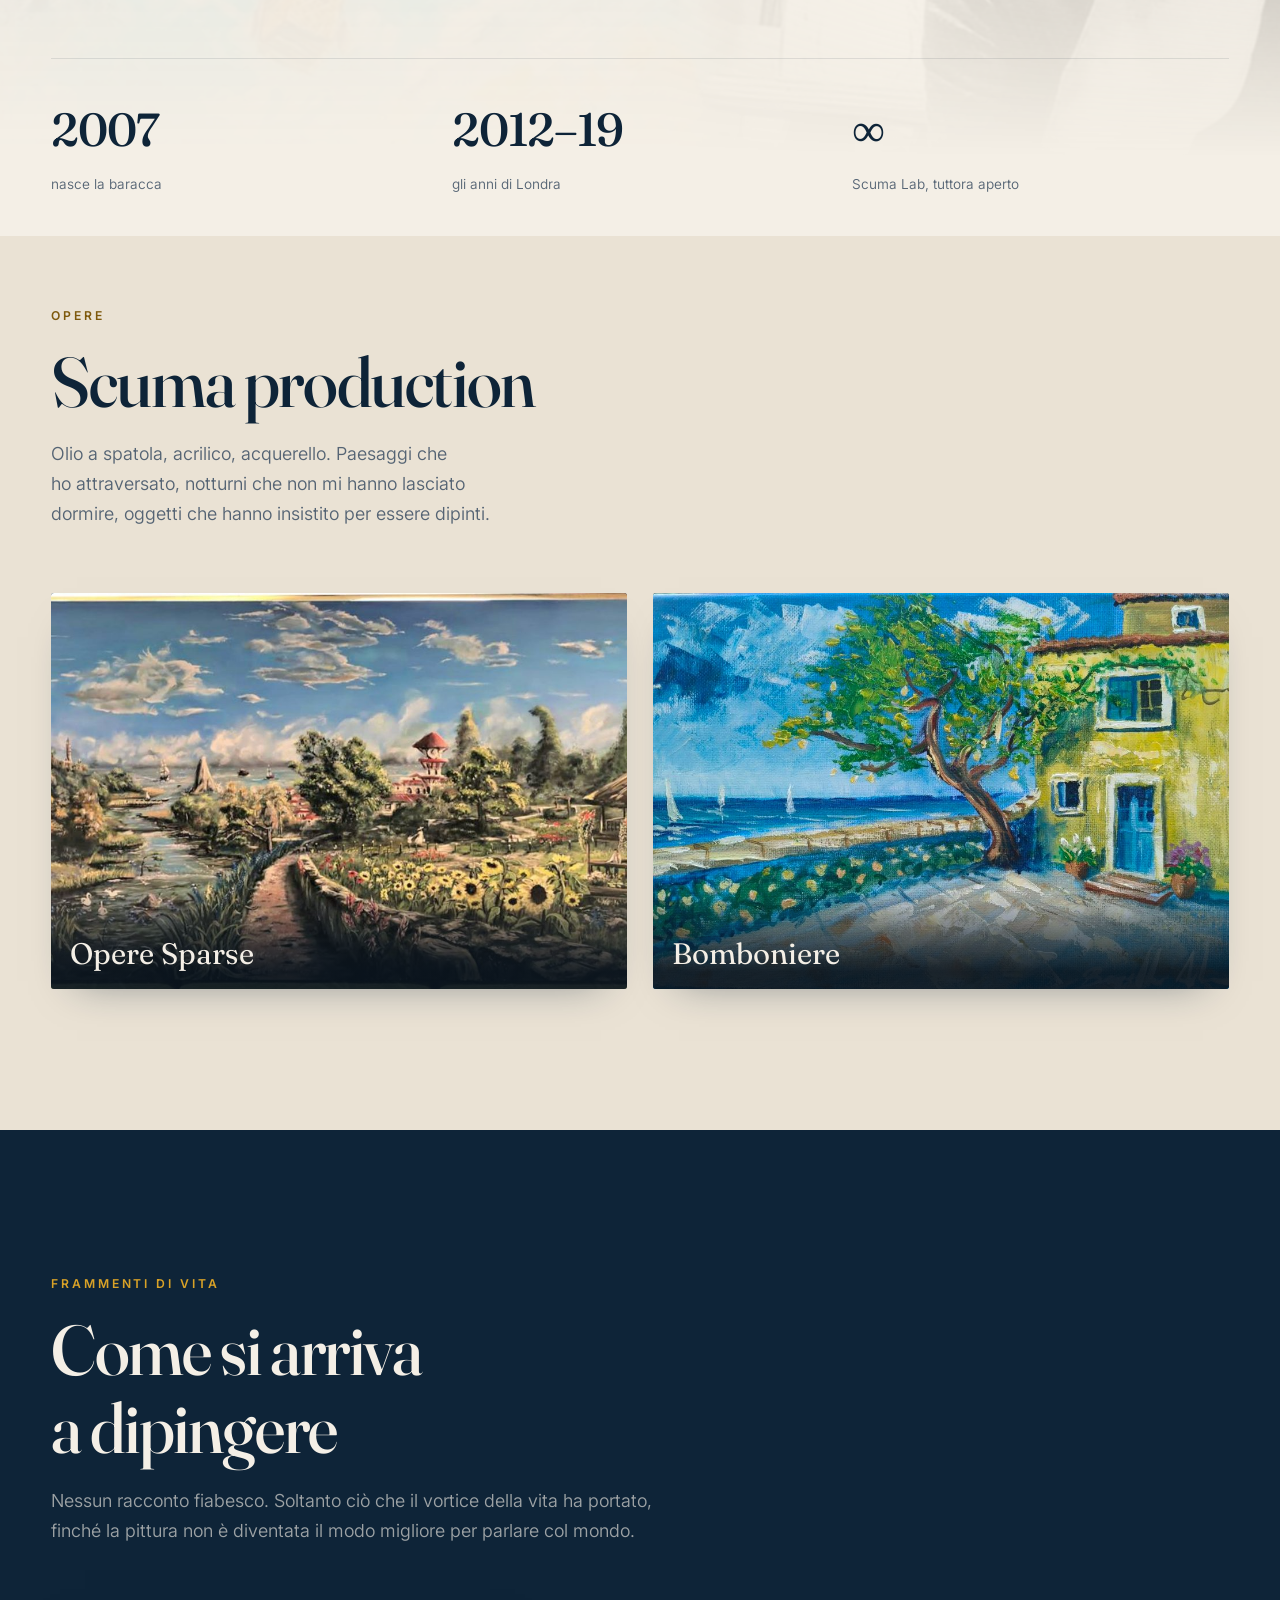
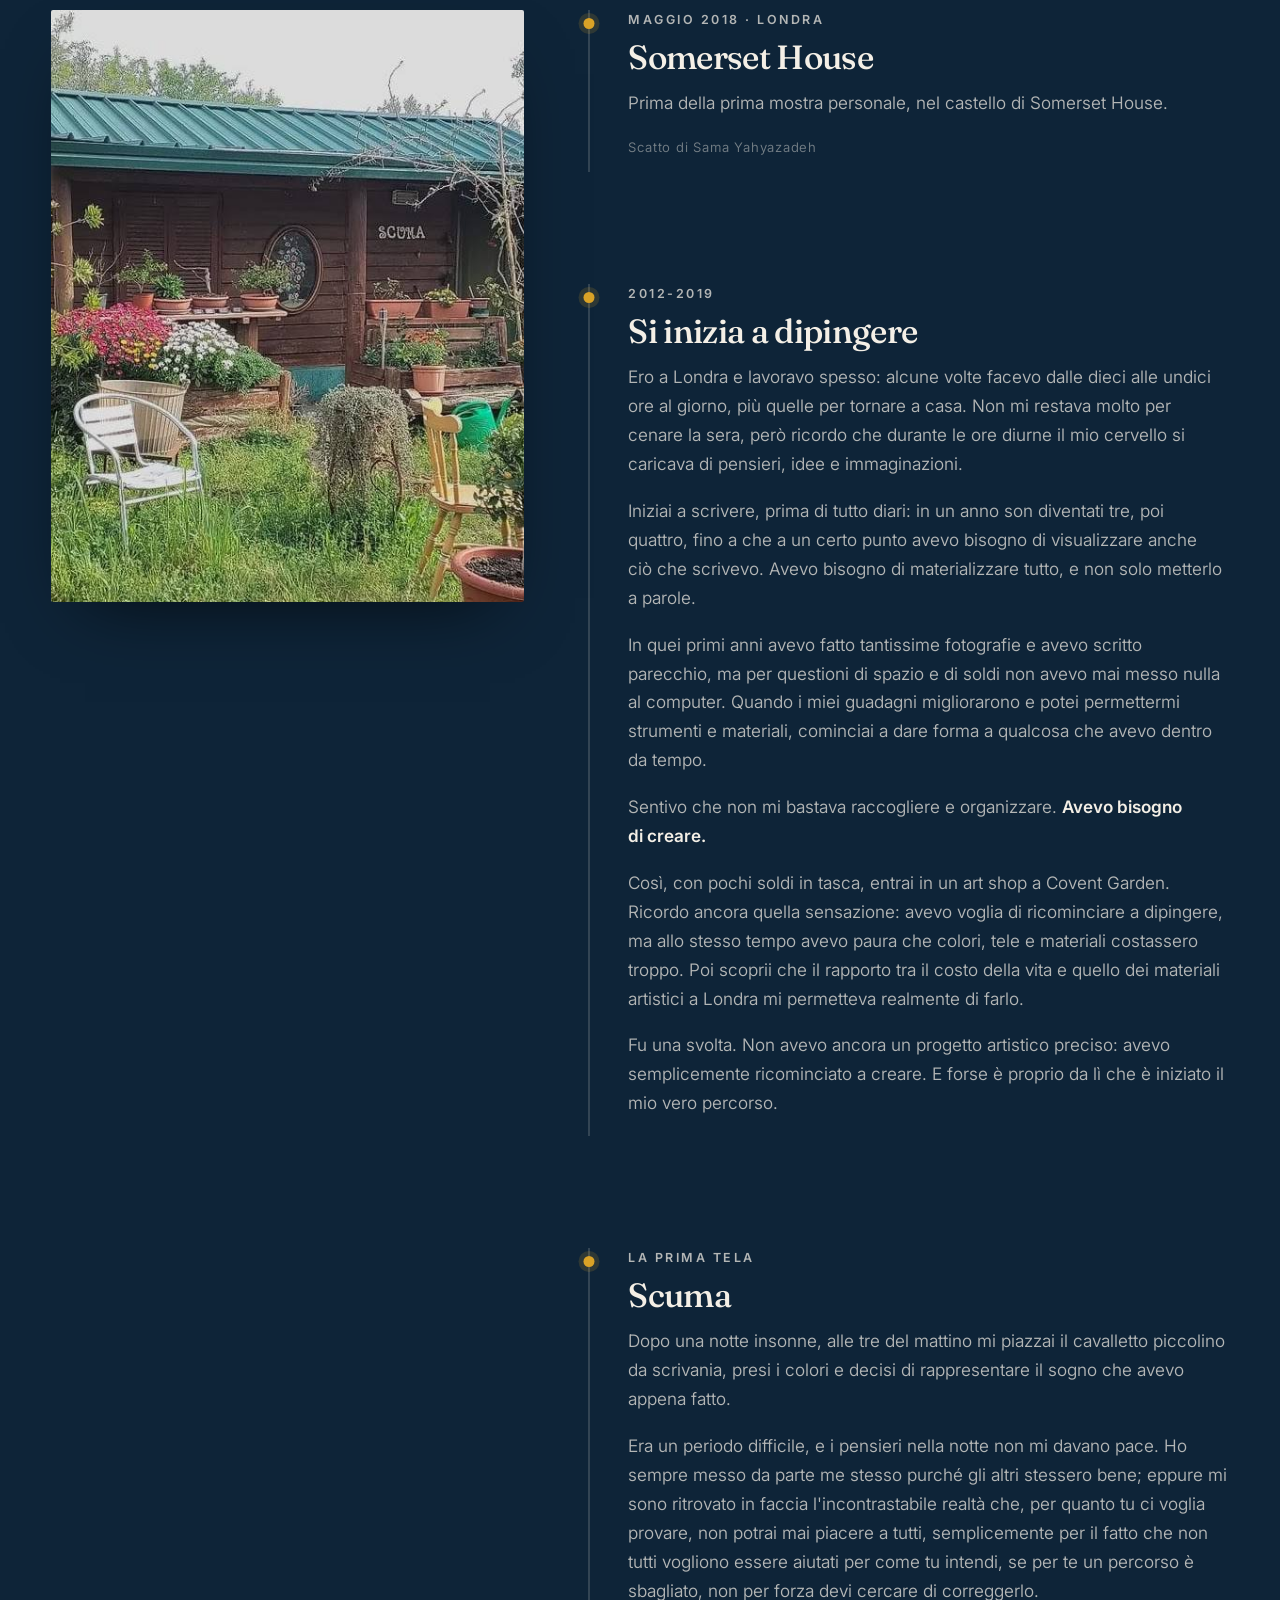
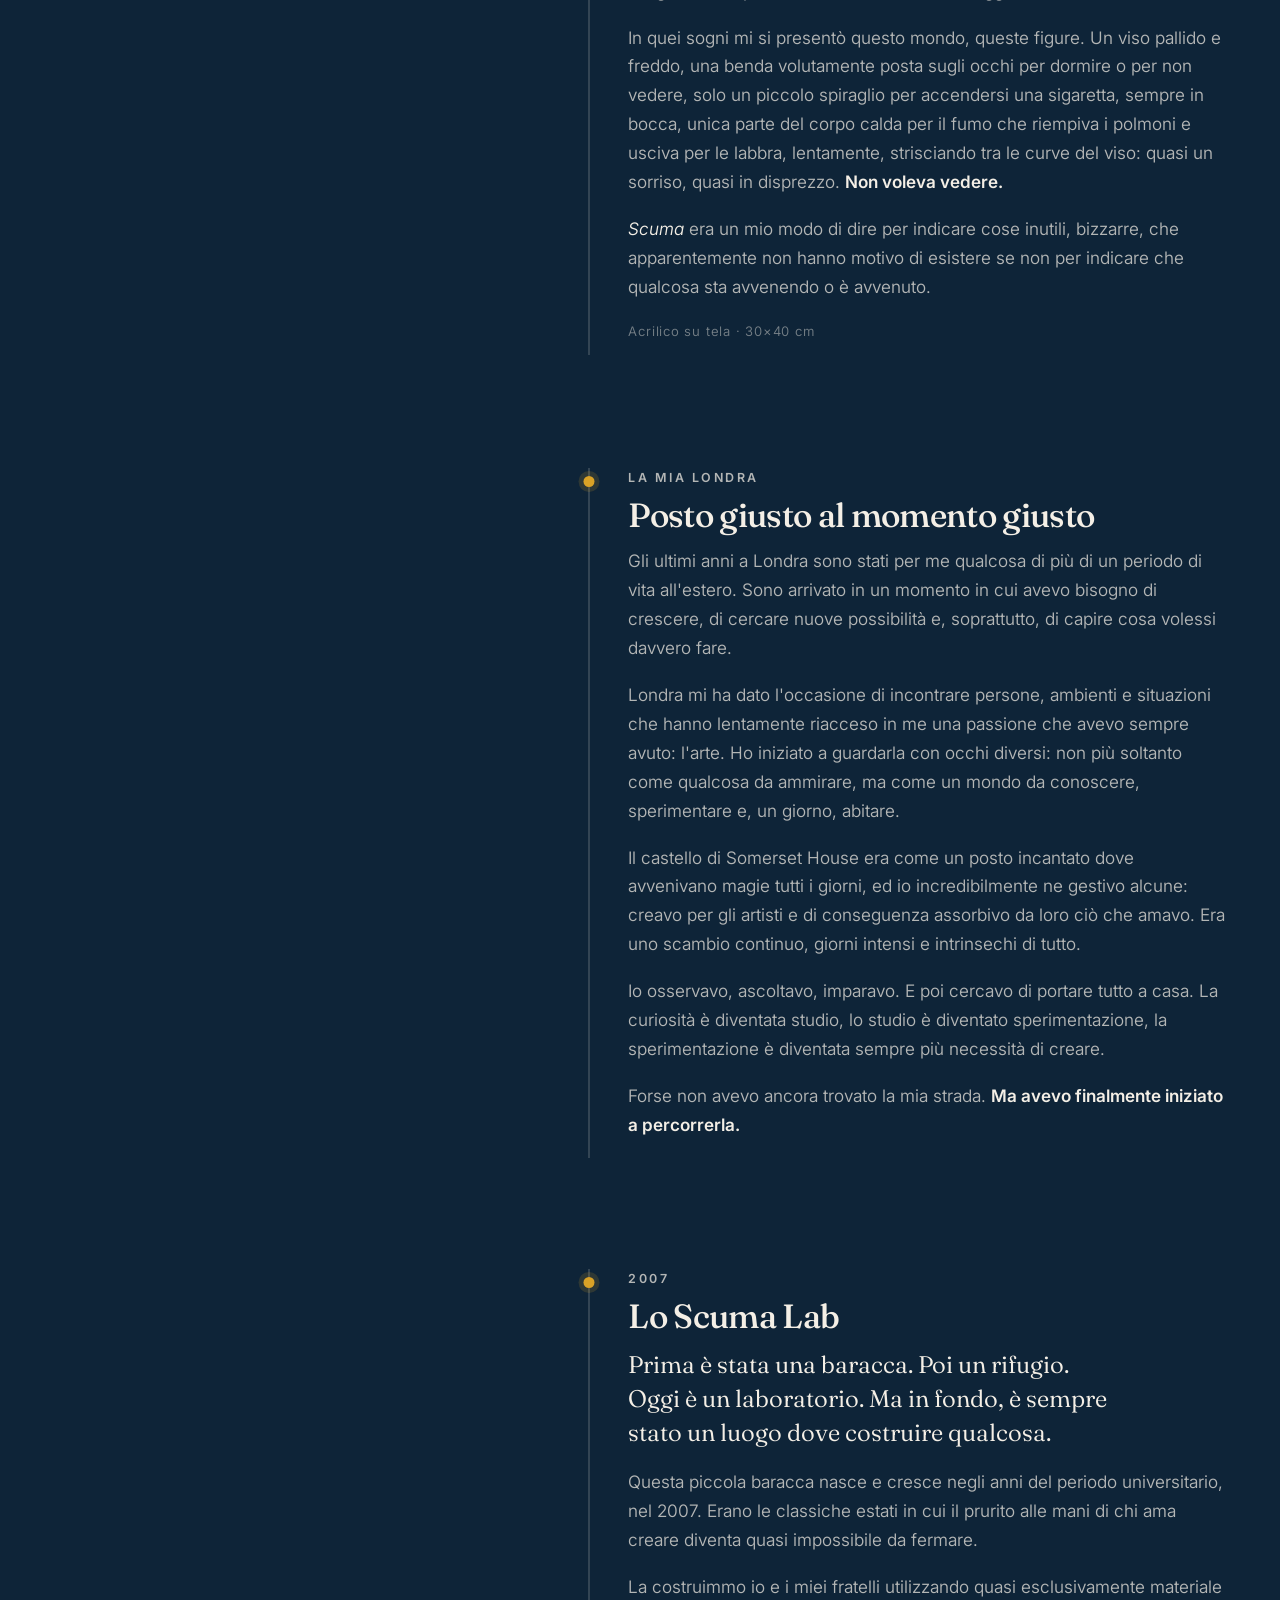
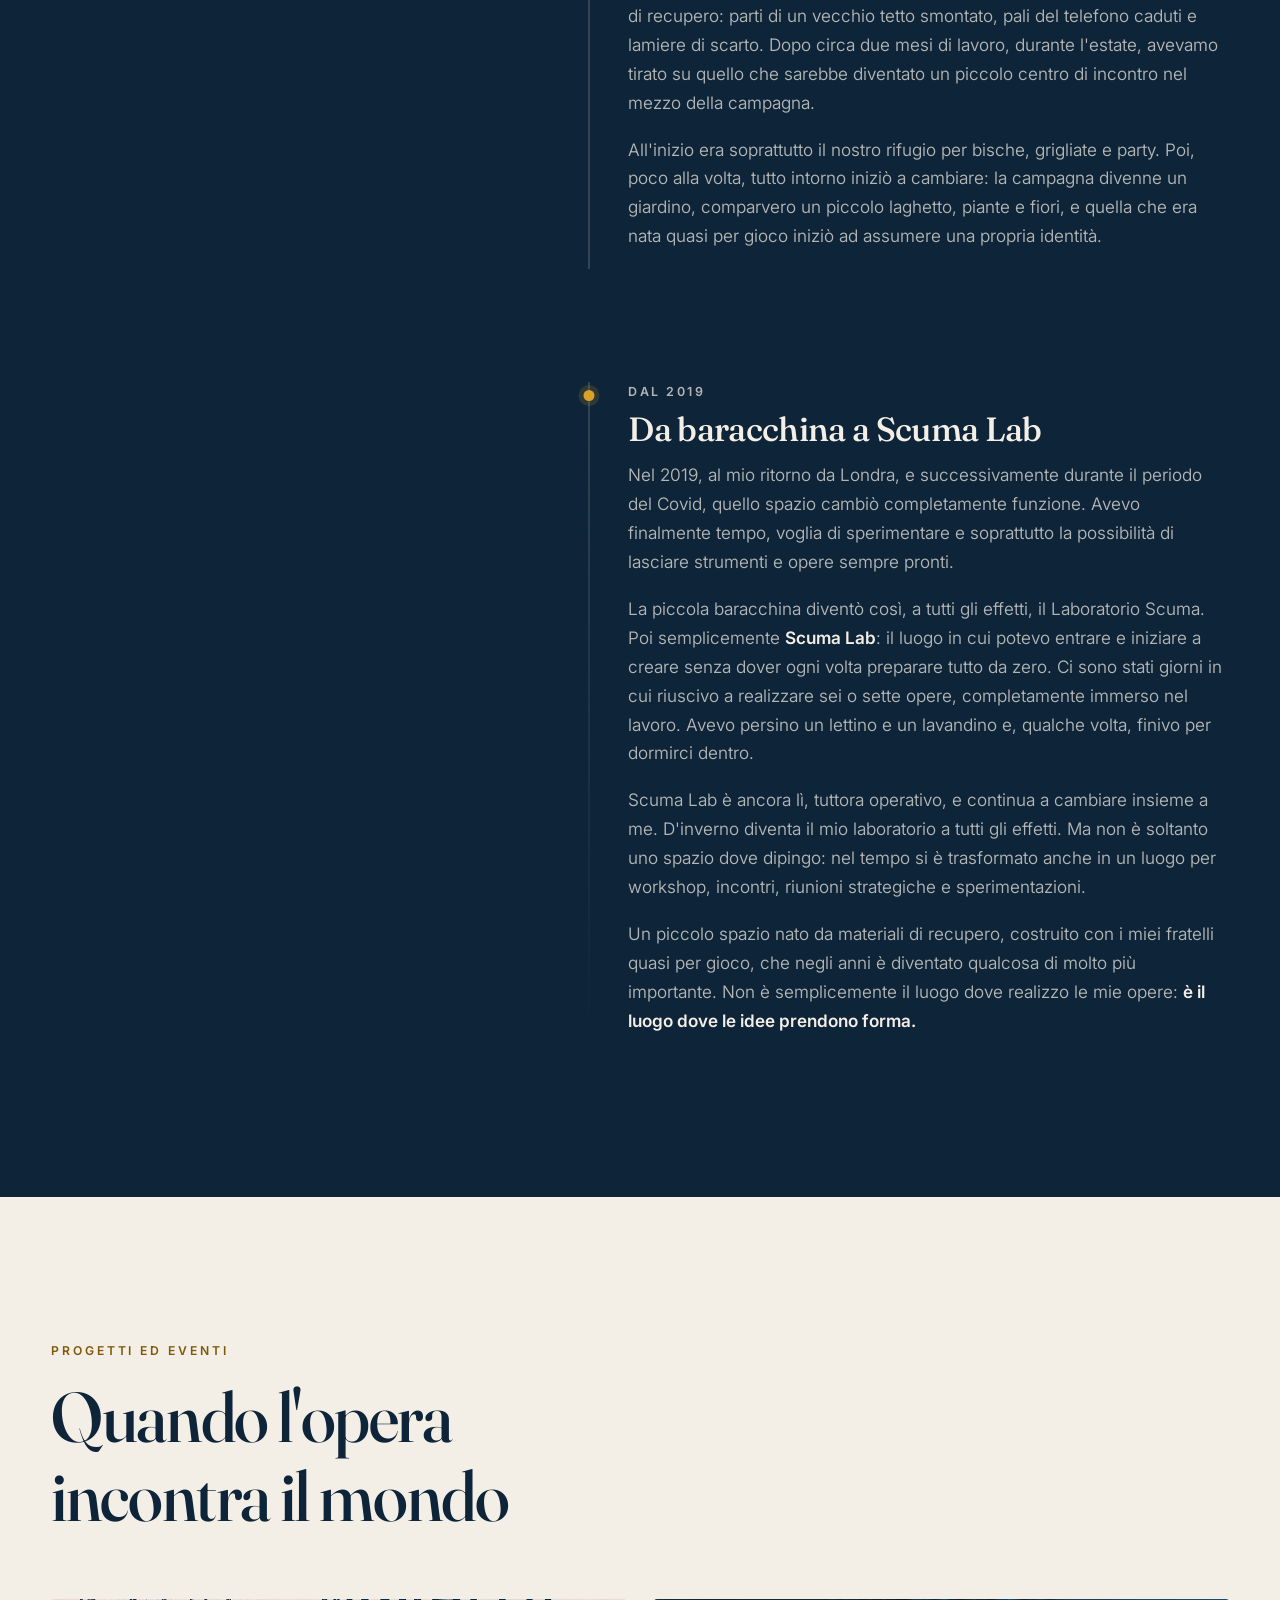
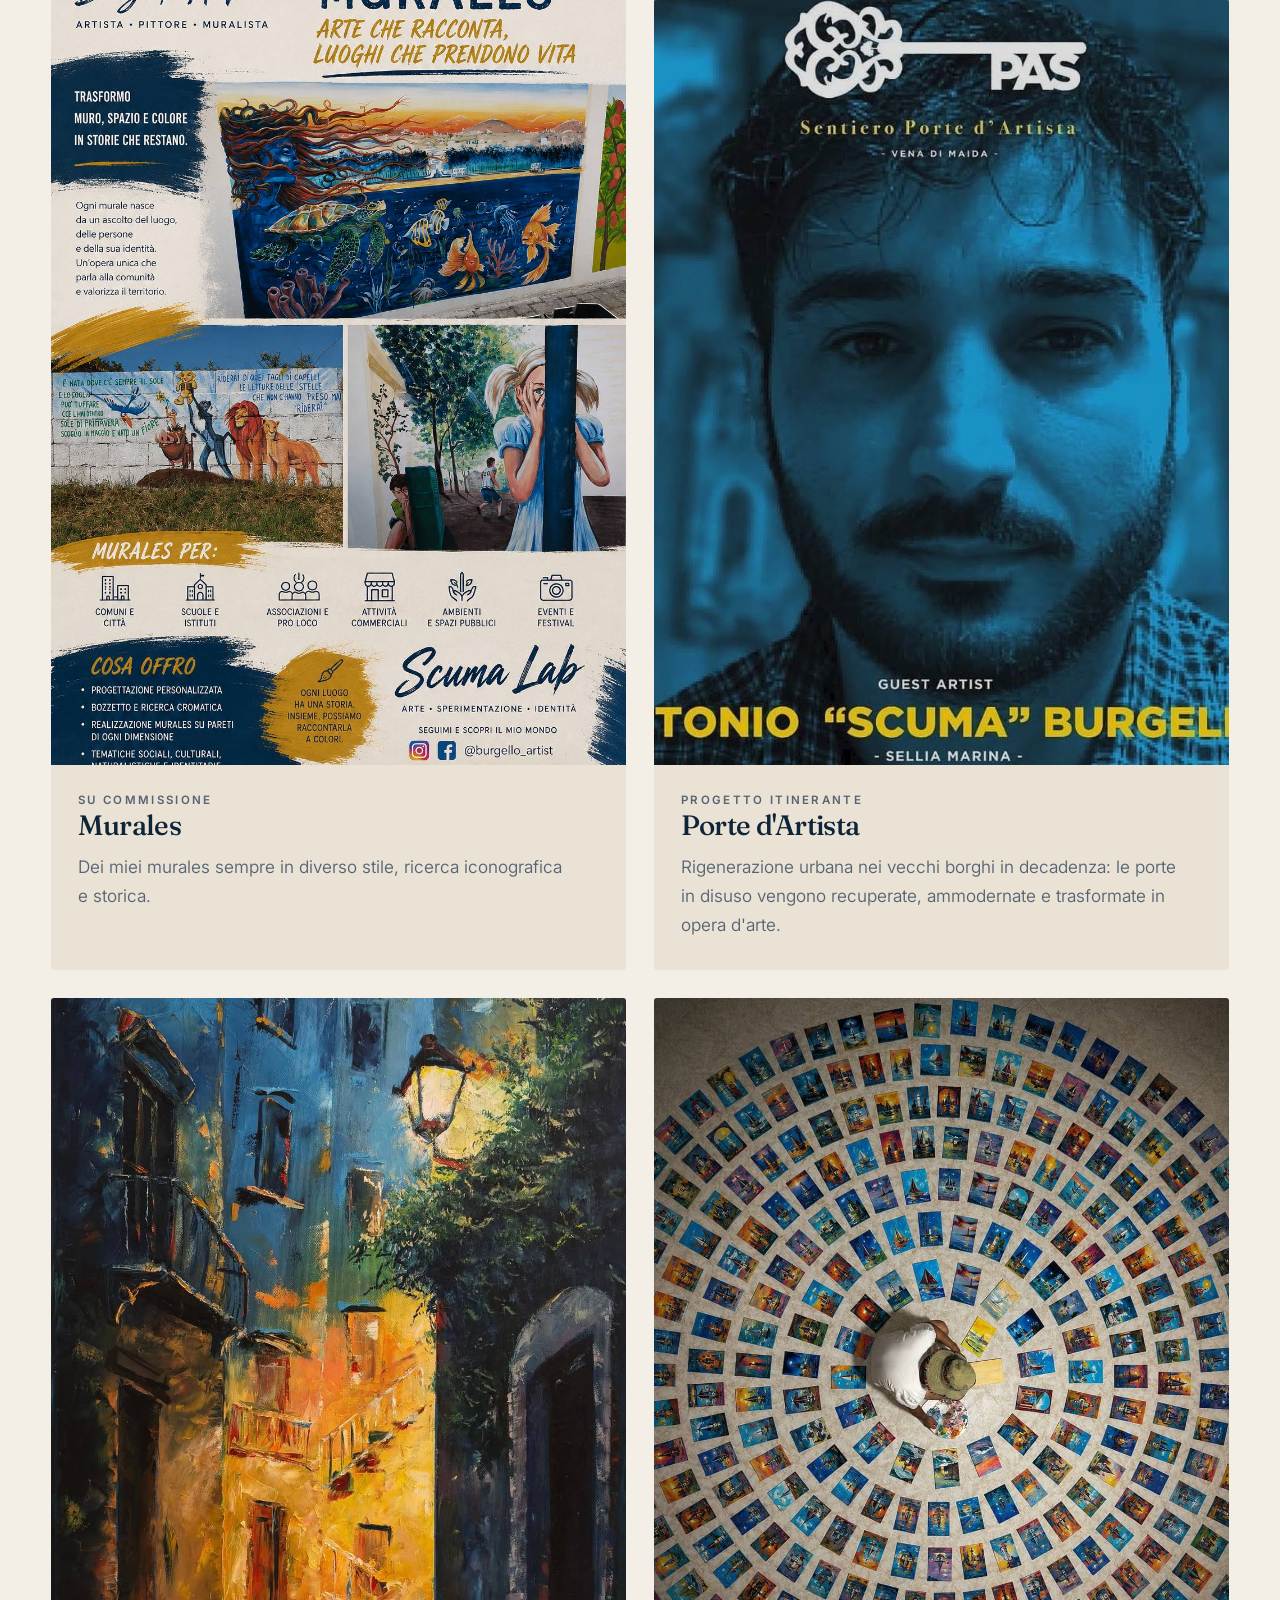
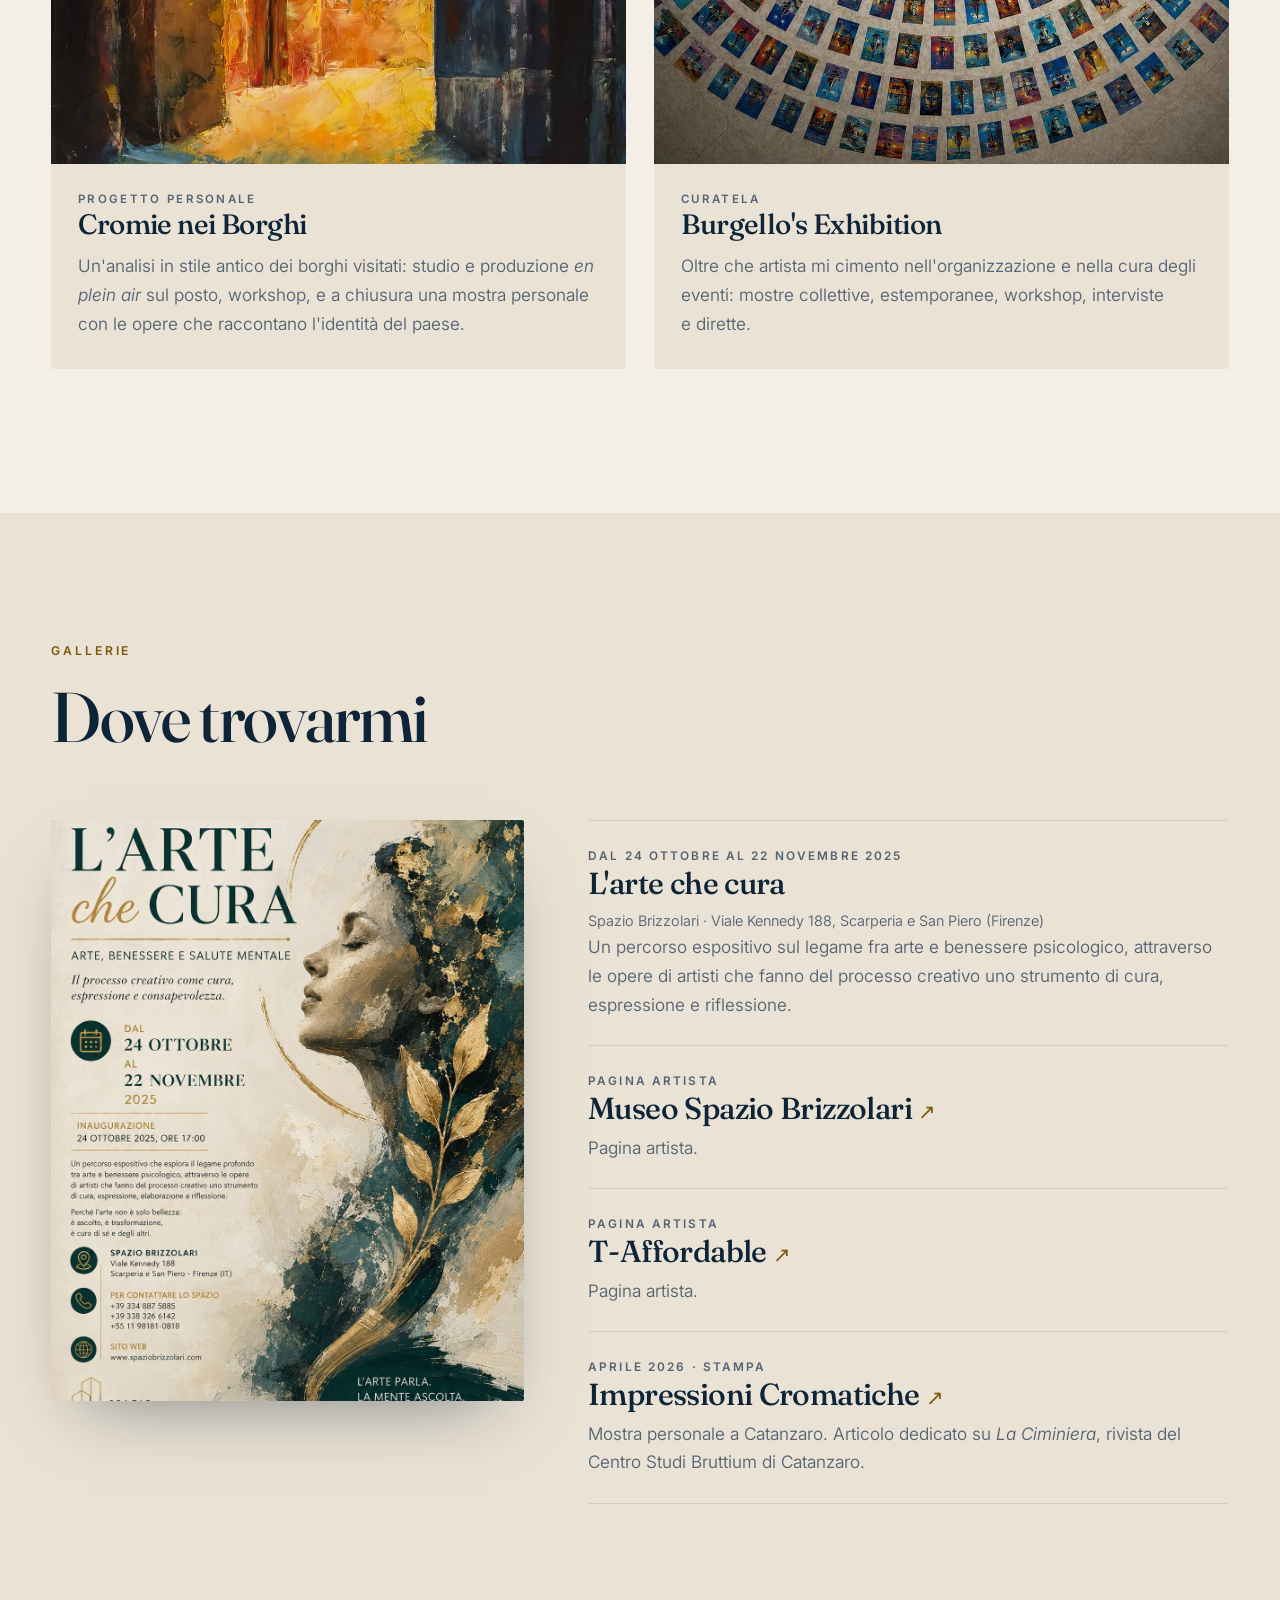
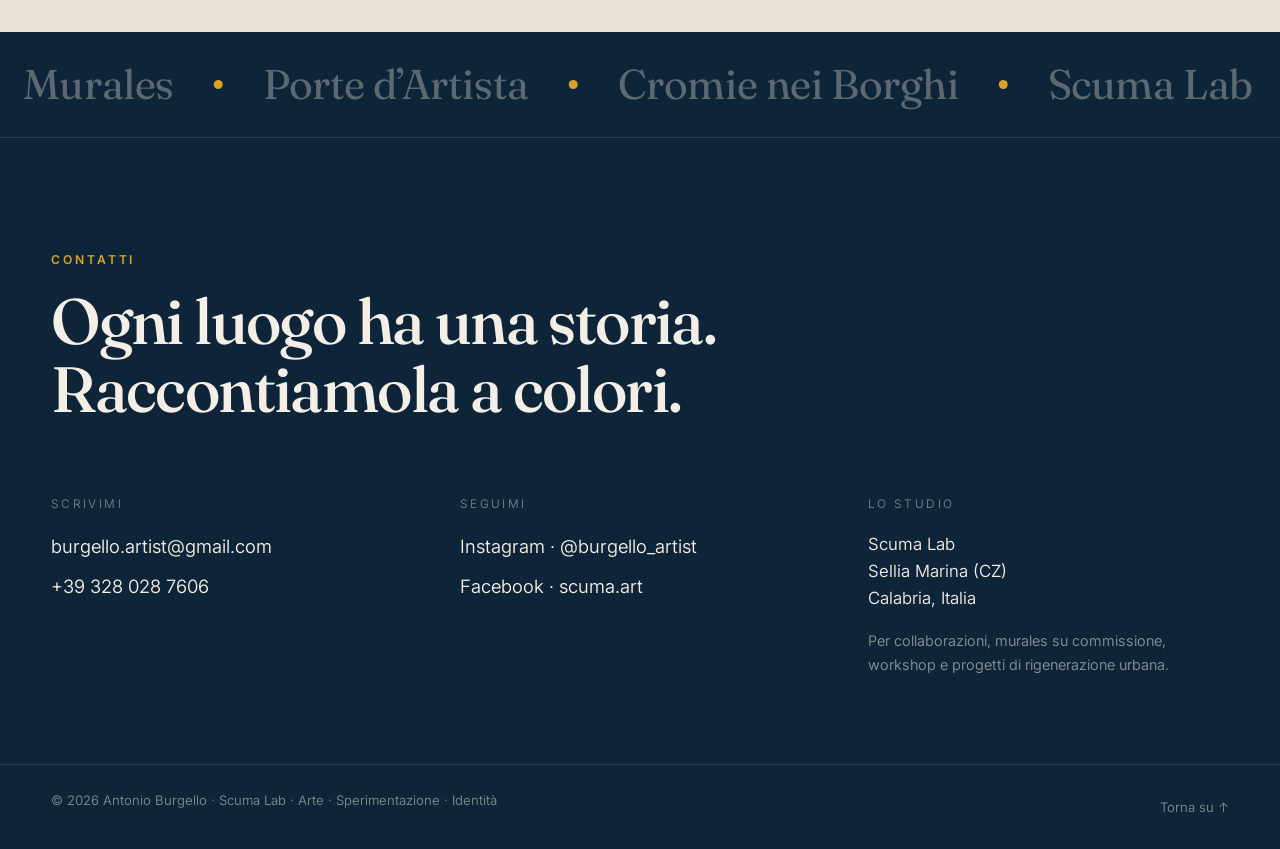
==== commit 14e4cc91: "La riserva: sul telefono le parole non si dipingono On a phone the hero copy sits directly on the gr" ====
--- a/index.html
+++ b/index.html
@@ -18,8 +18,8 @@
 <link rel="preconnect" href="https://fonts.gstatic.com" crossorigin>
 <link href="https://fonts.googleapis.com/css2?family=Fraunces:ital,opsz,wght@0,9..144,300..900;1,9..144,300..900&family=Inter:wght@300..700&family=Cormorant+Garamond:ital,wght@1,500;1,600;1,700&display=swap" rel="stylesheet">
 
-<link rel="stylesheet" href="assets/css/style.css?v=88">
-<link rel="stylesheet" href="assets/css/collection.css?v=88">
+<link rel="stylesheet" href="assets/css/style.css?v=89">
+<link rel="stylesheet" href="assets/css/collection.css?v=89">
 </head>
 <body>
 
@@ -494,8 +494,8 @@
 
 <script src="https://cdnjs.cloudflare.com/ajax/libs/gsap/3.12.5/gsap.min.js"></script>
 <script src="https://cdnjs.cloudflare.com/ajax/libs/gsap/3.12.5/ScrollTrigger.min.js"></script>
-<script src="assets/js/paint.js?v=88"></script>
-<script src="assets/js/main.js?v=88"></script>
-<script src="assets/js/cardreveal.js?v=88"></script>
+<script src="assets/js/paint.js?v=89"></script>
+<script src="assets/js/main.js?v=89"></script>
+<script src="assets/js/cardreveal.js?v=89"></script>
 </body>
 </html>
--- a/assets/css/style.css
+++ b/assets/css/style.css
@@ -352,6 +352,14 @@
      shadow. Once it sticks it takes its solid background as usual, and
      .nav.is-stuck outranks this, so that still wins. */
   .nav{ text-shadow:0 0 6px rgba(247,243,235,.6); }
+
+  /* Once paint.js is holding the words clear of the paint (the riserva,
+     which adds this class), the halo has nothing left to do, and it is the
+     thing that looked soft. If the script never runs, the painting under the
+     copy never appears either, so there is nothing to lose by dropping it. */
+  html.hero-reserve .hero__inner,
+  html.hero-reserve .hero__title,
+  html.hero-reserve .nav{ text-shadow:none; }
 
   /* a button, not a glowing lozenge */
   .btn--ghost{
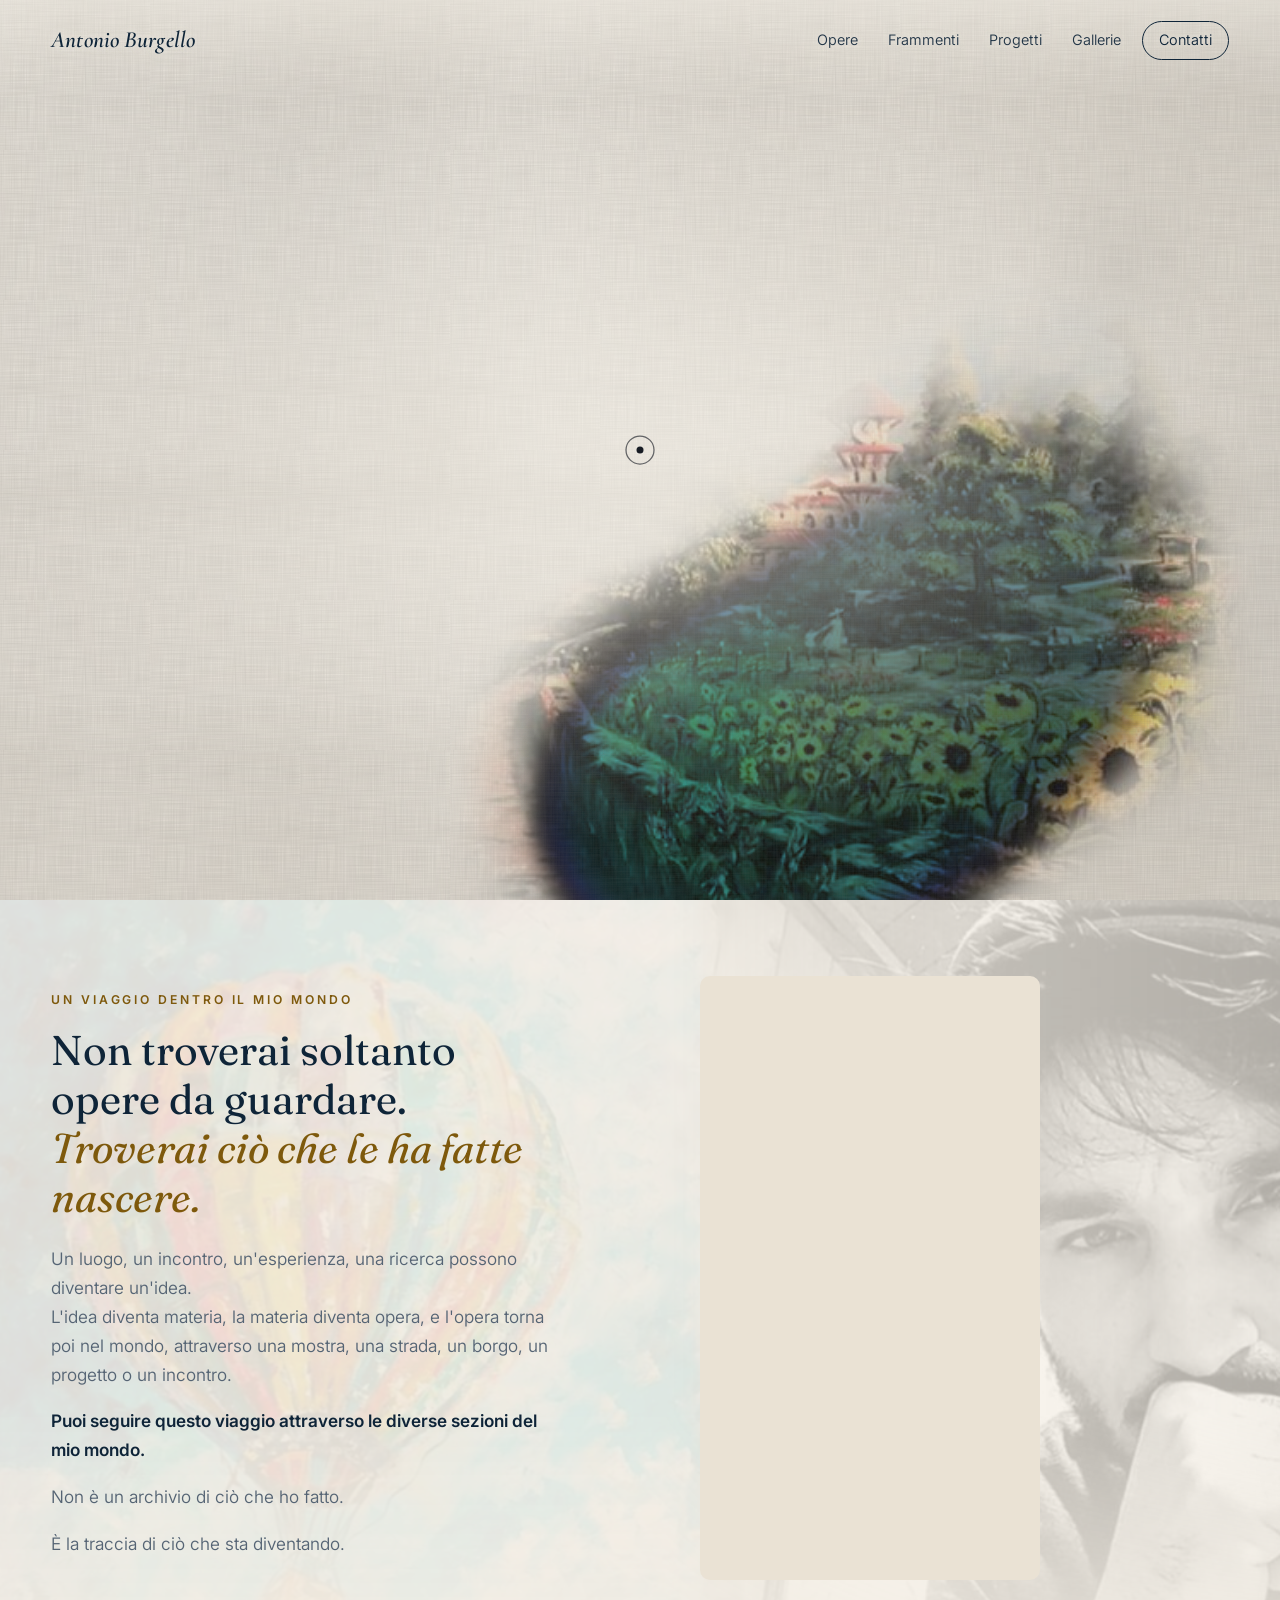
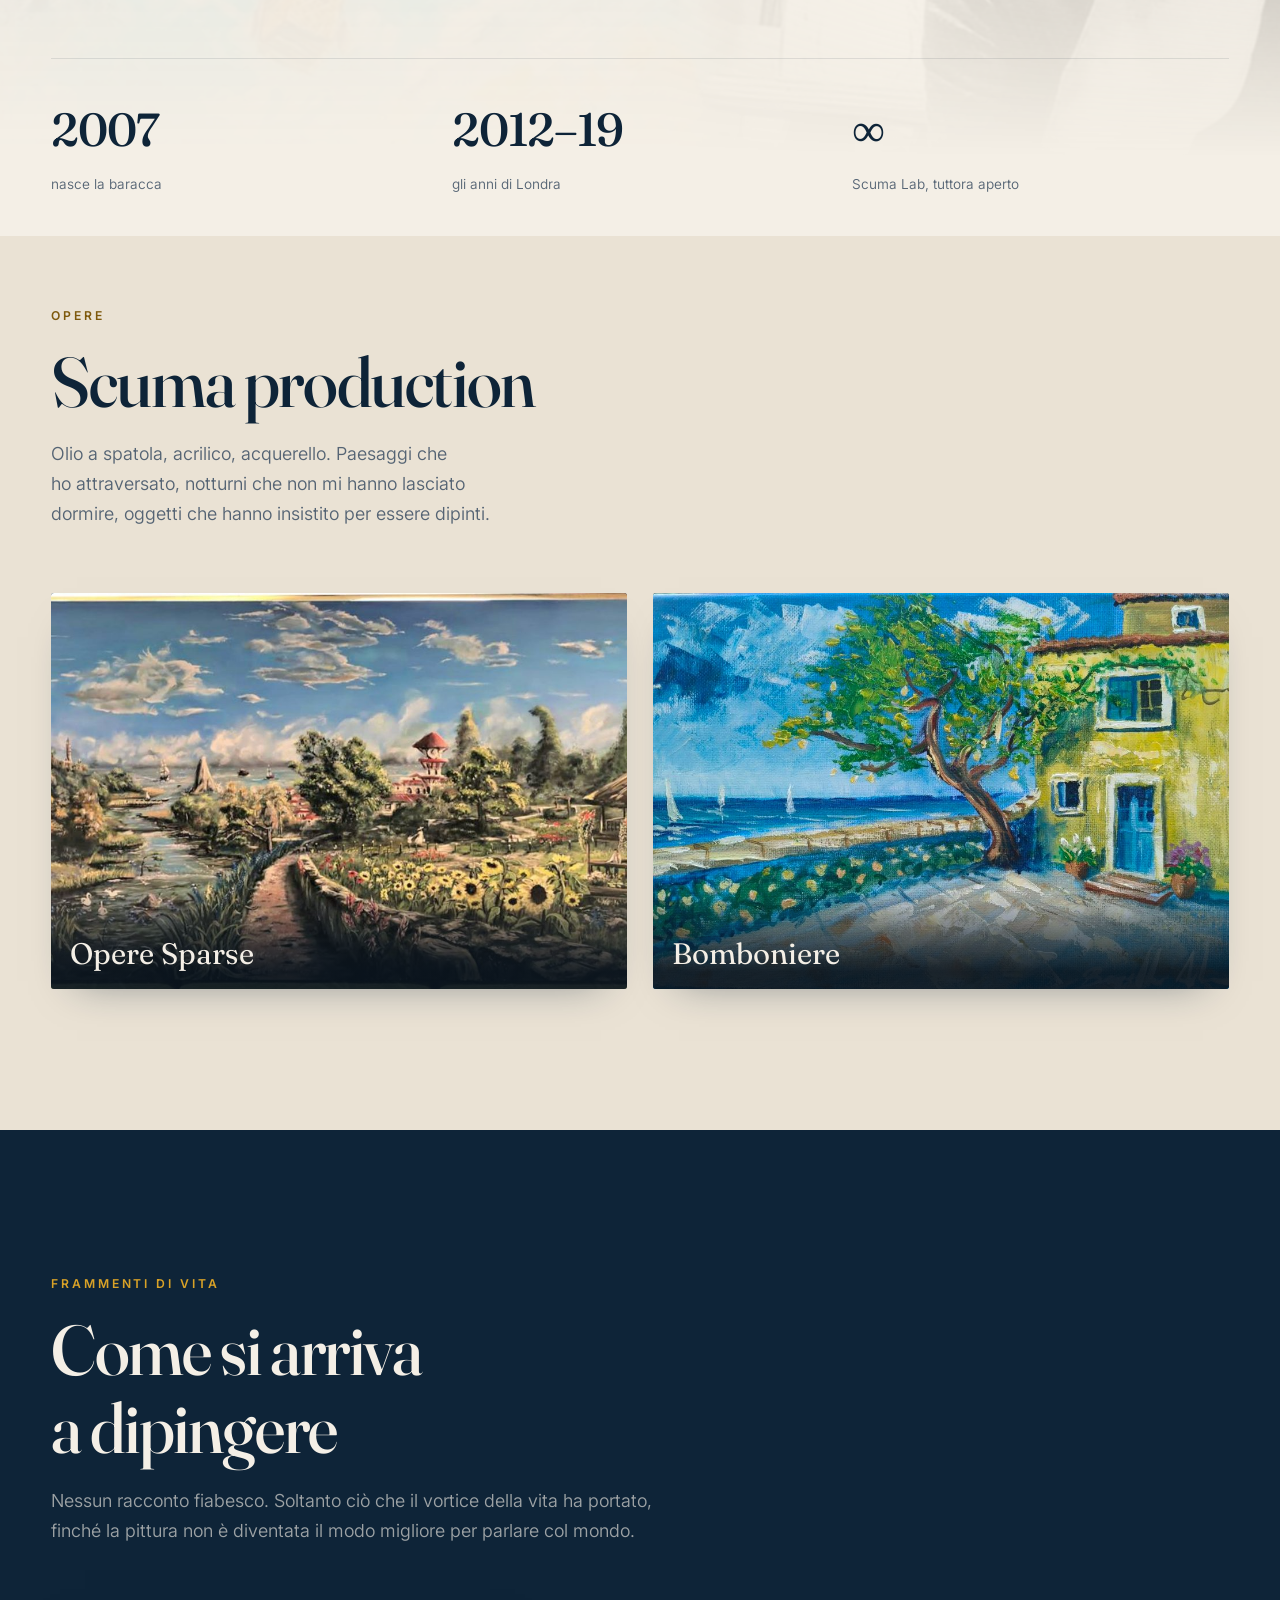
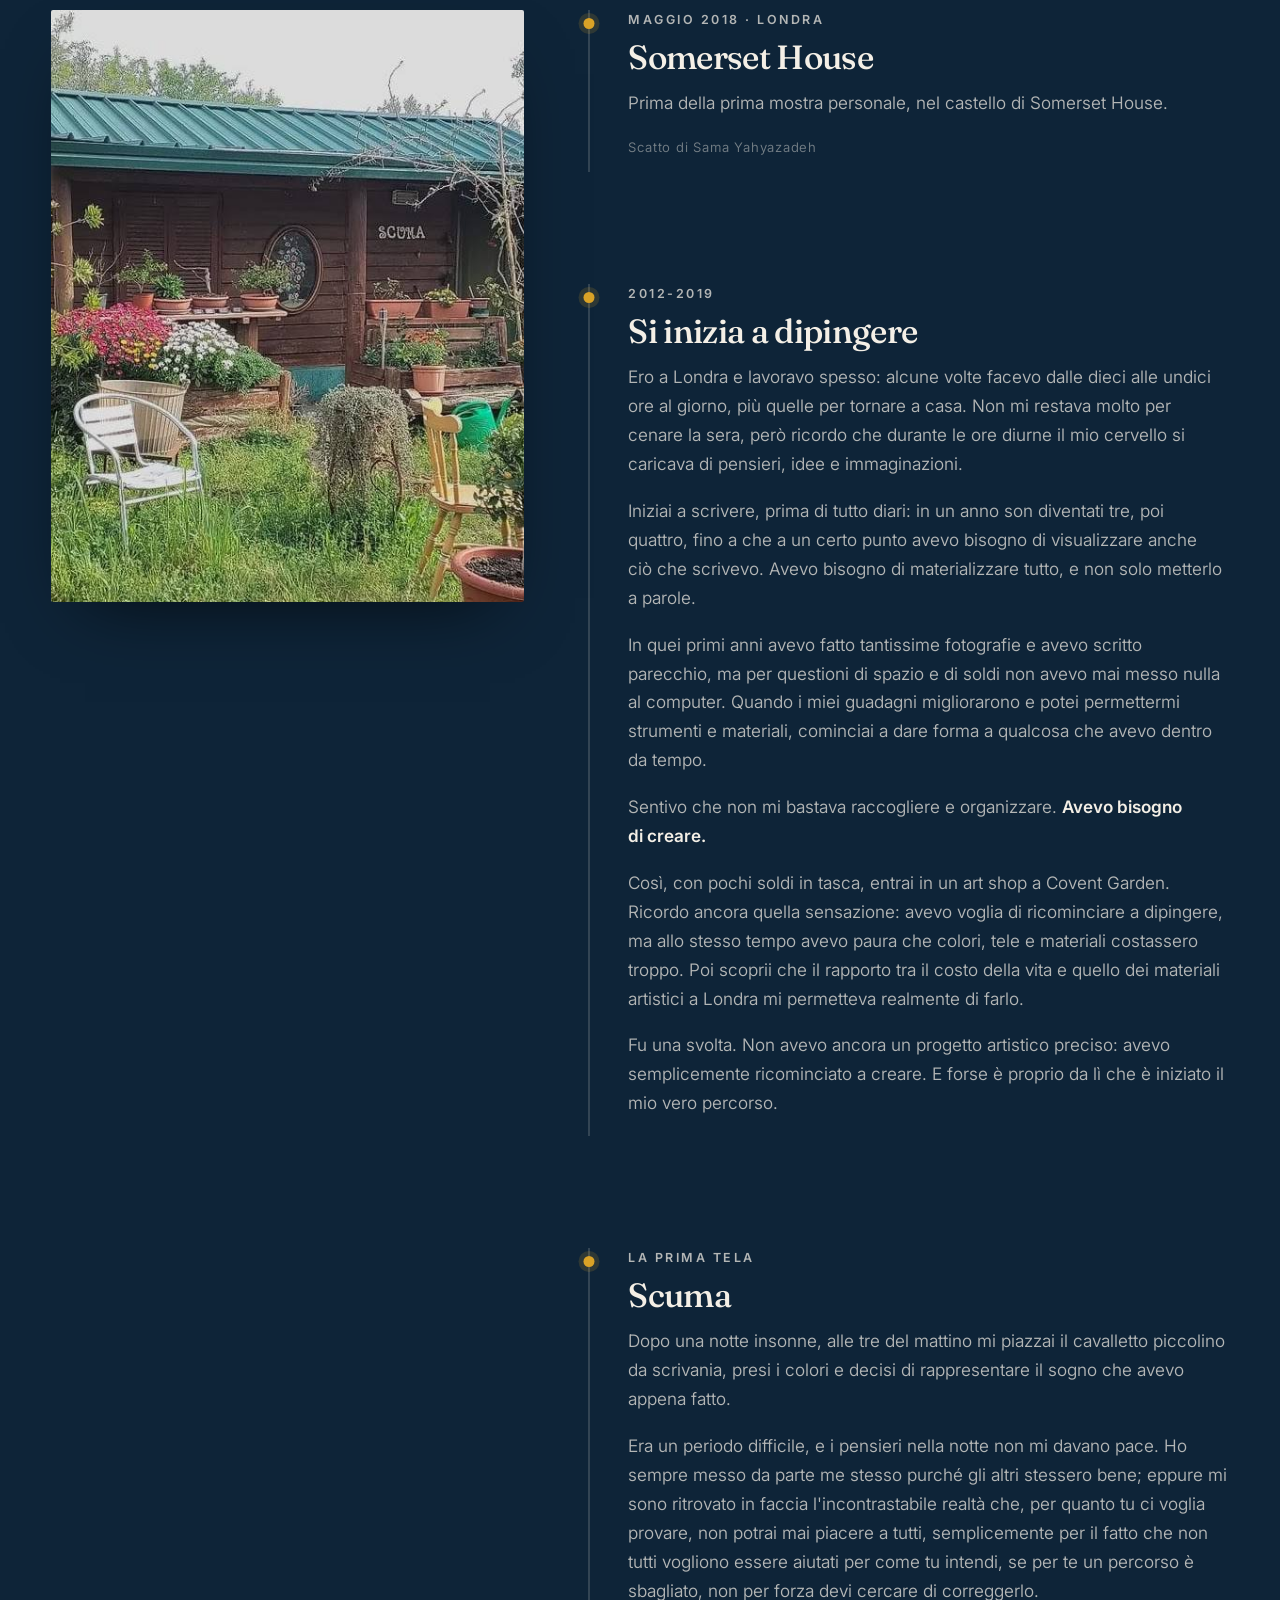
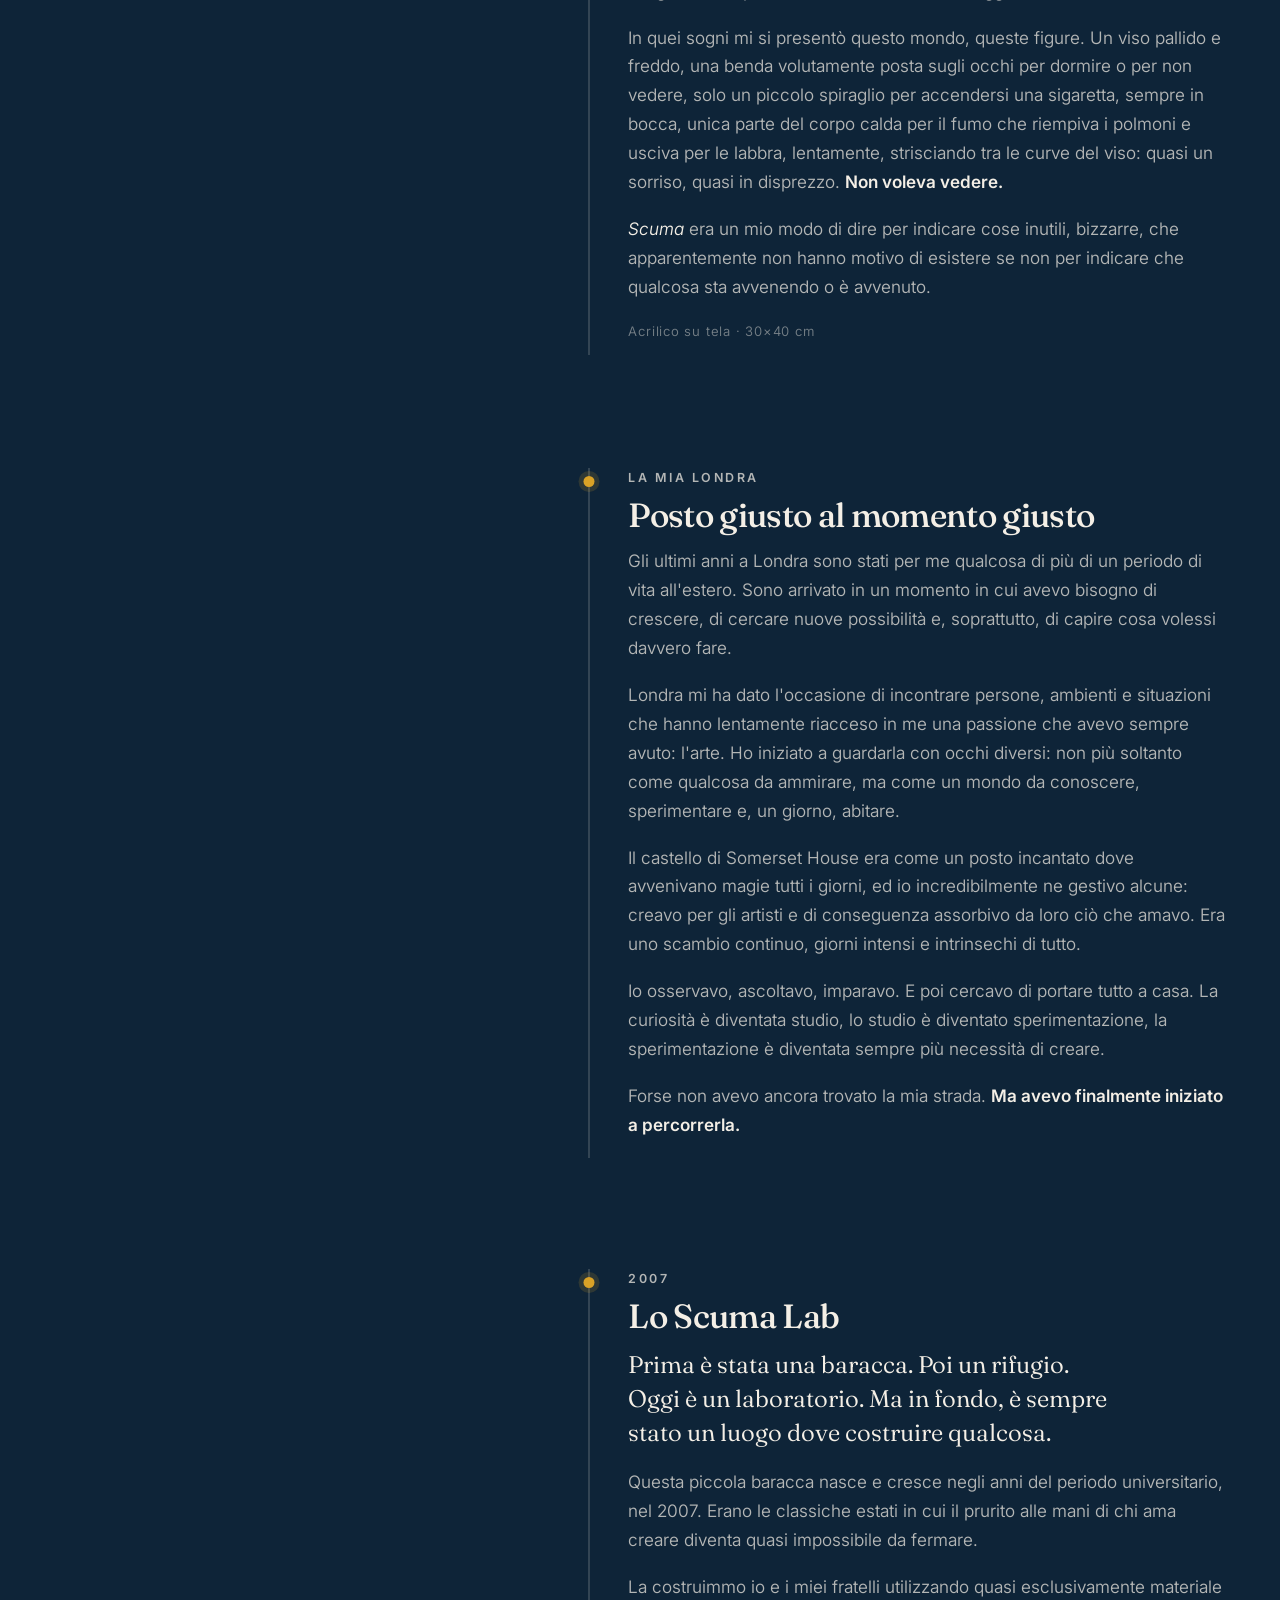
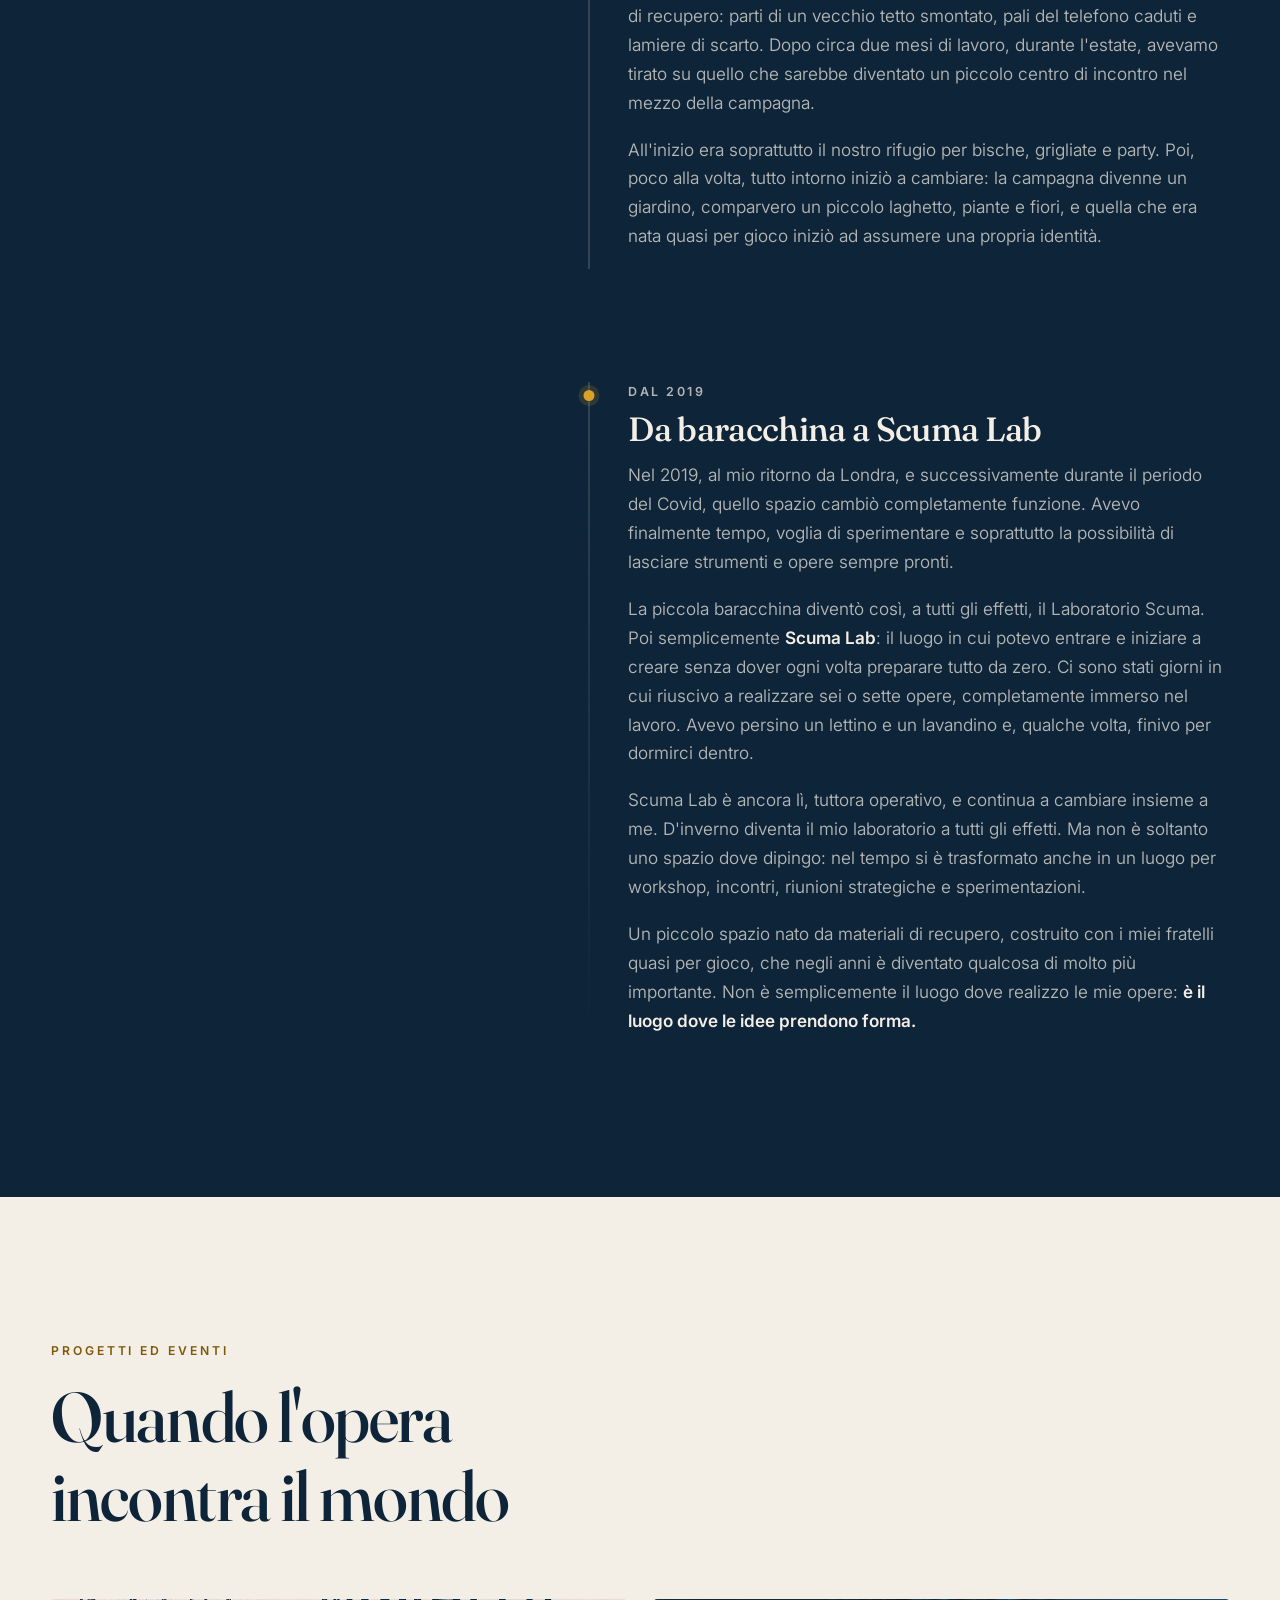
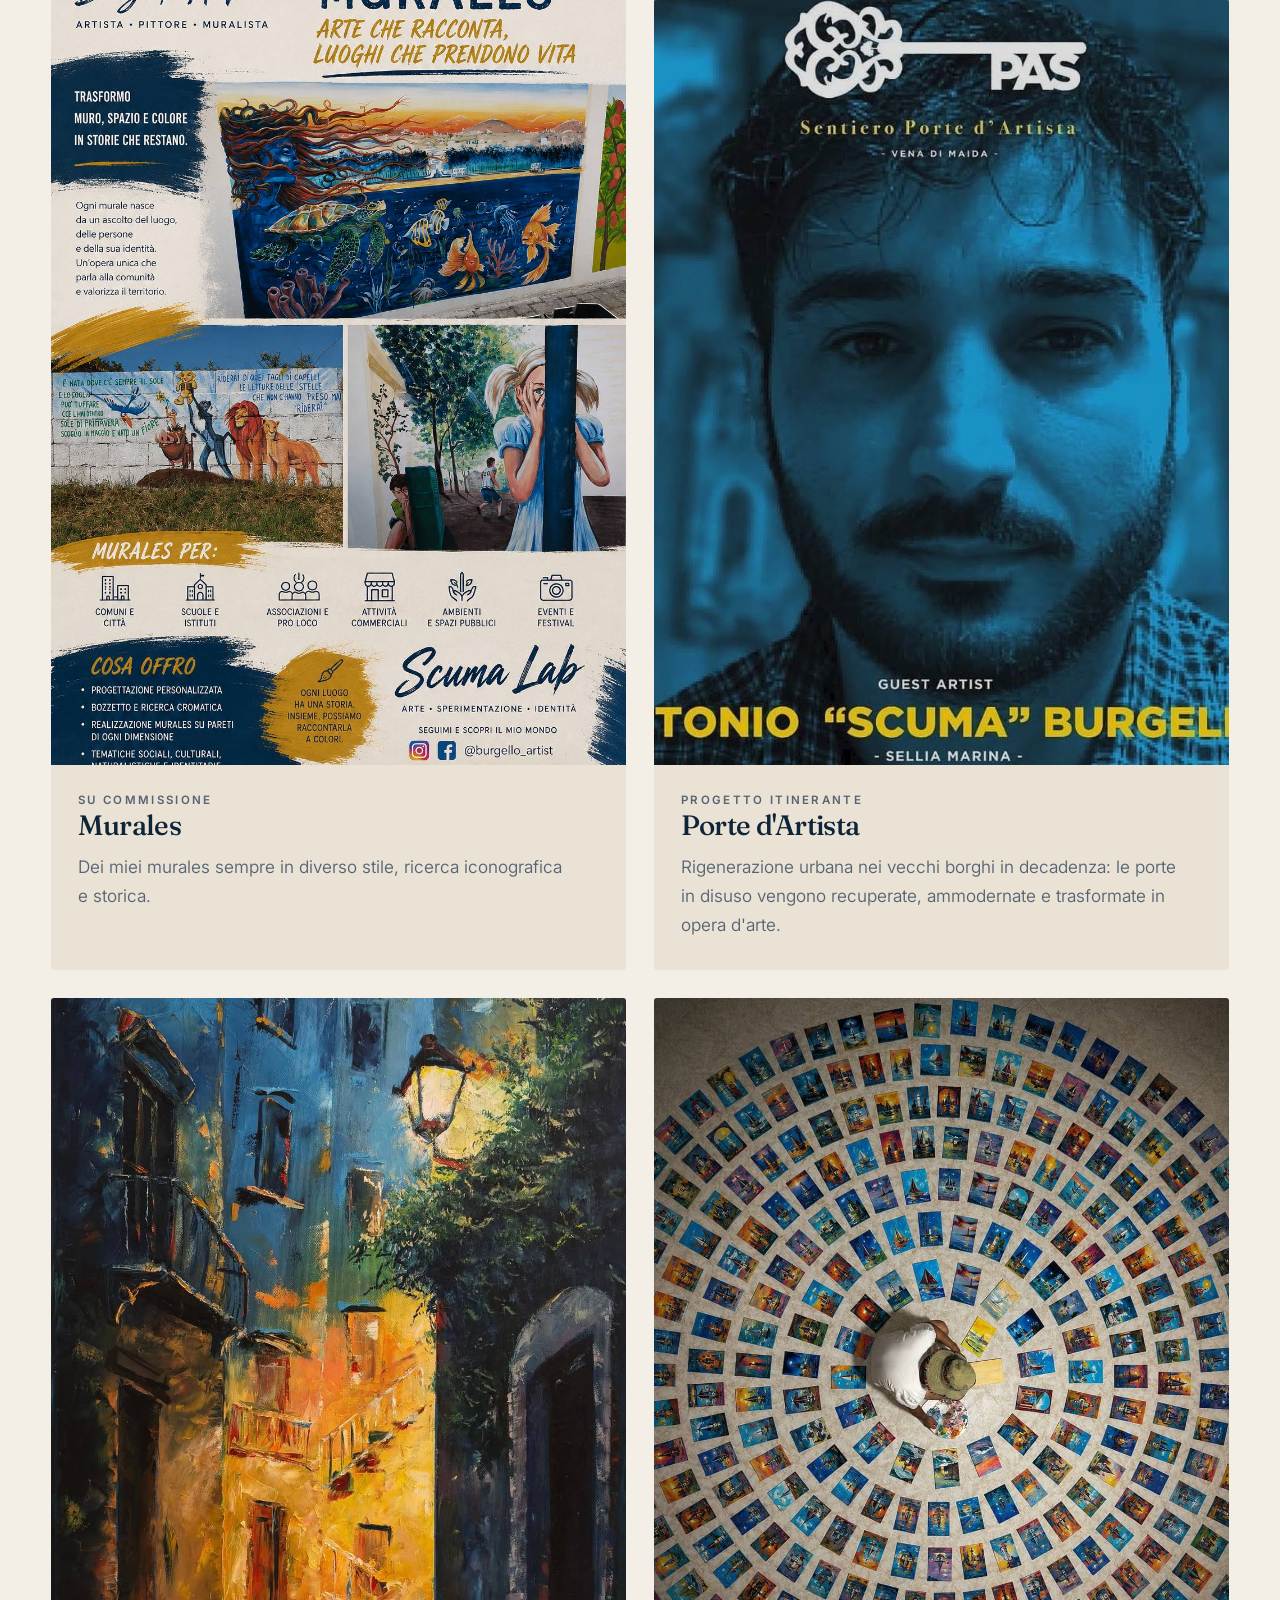
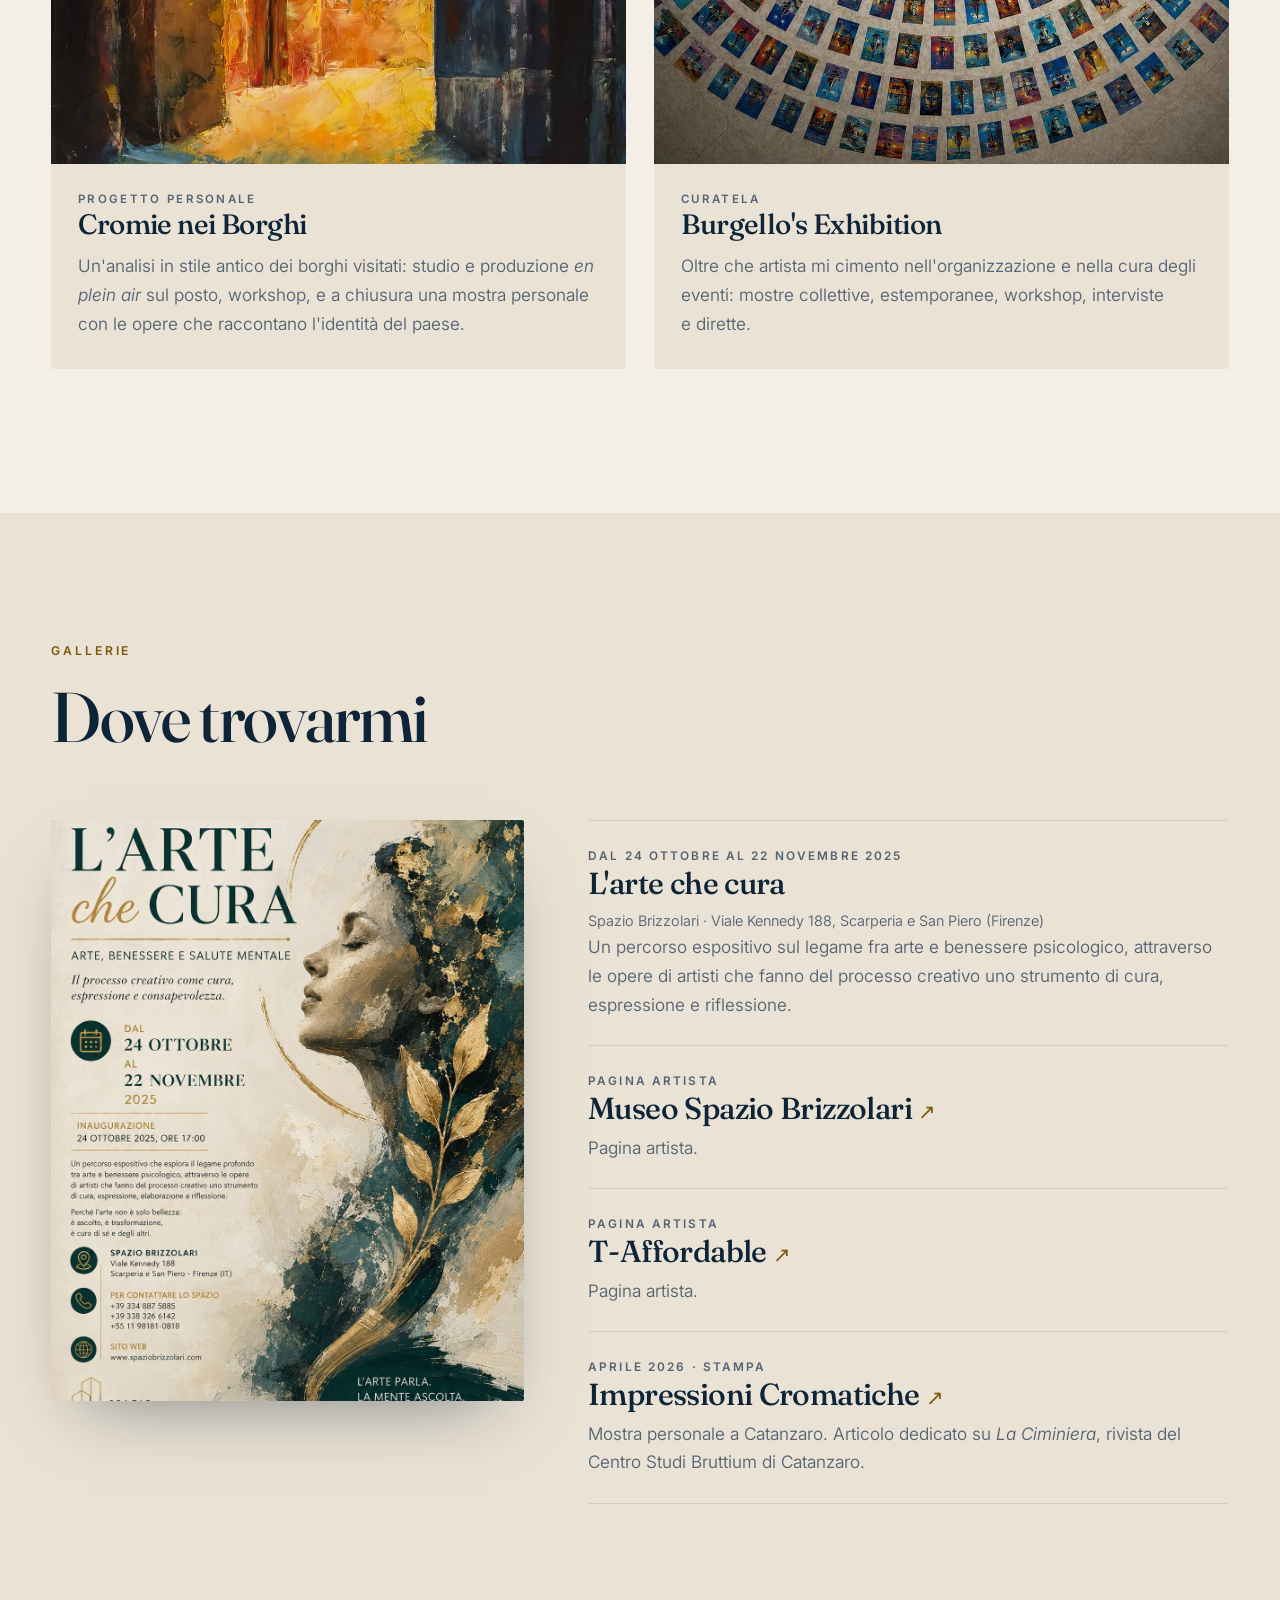
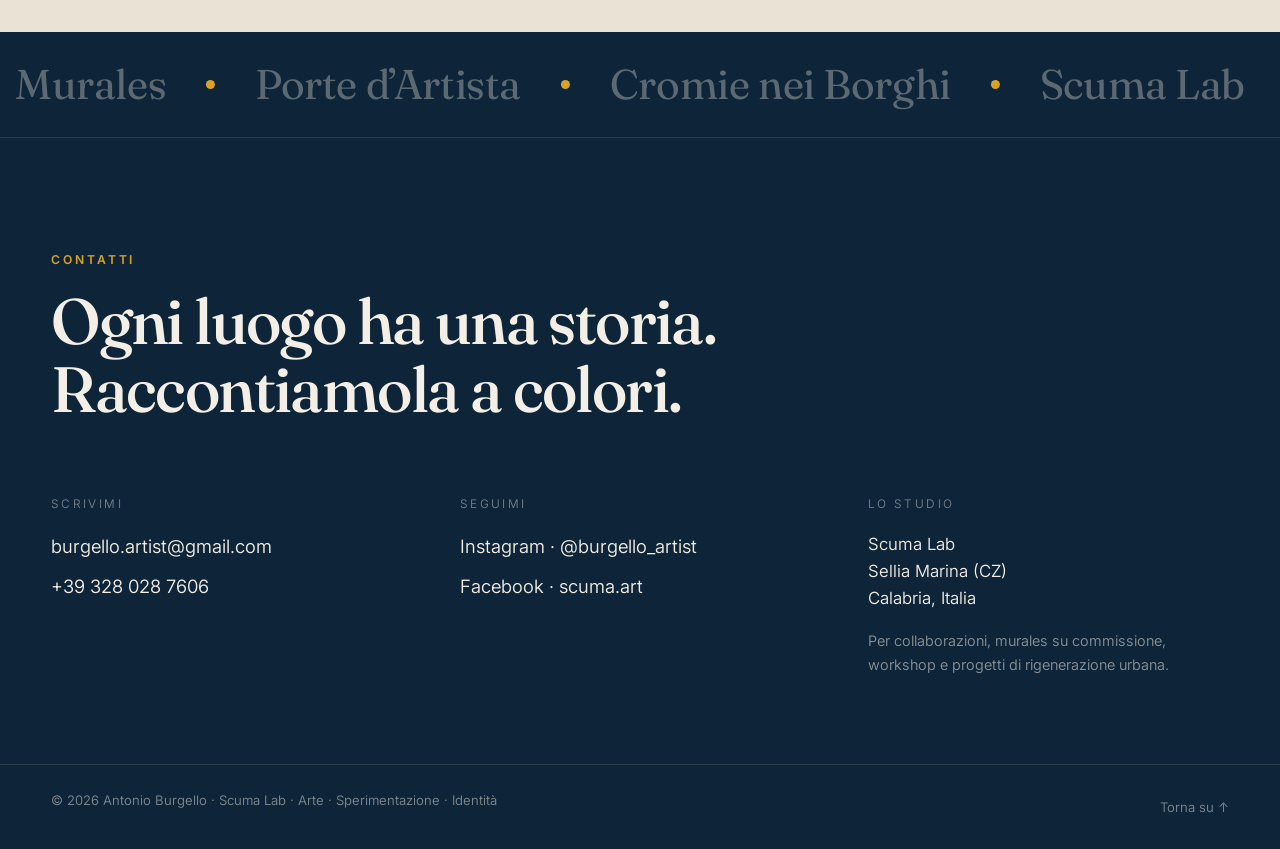
==== commit 5399fef5: "La riserva diventa una velatura: si vedono i quadri, niente tremolio The full riserva was too much a" ====
--- a/index.html
+++ b/index.html
@@ -18,8 +18,8 @@
 <link rel="preconnect" href="https://fonts.gstatic.com" crossorigin>
 <link href="https://fonts.googleapis.com/css2?family=Fraunces:ital,opsz,wght@0,9..144,300..900;1,9..144,300..900&family=Inter:wght@300..700&family=Cormorant+Garamond:ital,wght@1,500;1,600;1,700&display=swap" rel="stylesheet">
 
-<link rel="stylesheet" href="assets/css/style.css?v=89">
-<link rel="stylesheet" href="assets/css/collection.css?v=89">
+<link rel="stylesheet" href="assets/css/style.css?v=90">
+<link rel="stylesheet" href="assets/css/collection.css?v=90">
 </head>
 <body>
 
@@ -494,8 +494,8 @@
 
 <script src="https://cdnjs.cloudflare.com/ajax/libs/gsap/3.12.5/gsap.min.js"></script>
 <script src="https://cdnjs.cloudflare.com/ajax/libs/gsap/3.12.5/ScrollTrigger.min.js"></script>
-<script src="assets/js/paint.js?v=89"></script>
-<script src="assets/js/main.js?v=89"></script>
-<script src="assets/js/cardreveal.js?v=89"></script>
+<script src="assets/js/paint.js?v=90"></script>
+<script src="assets/js/main.js?v=90"></script>
+<script src="assets/js/cardreveal.js?v=90"></script>
 </body>
 </html>
--- a/assets/css/style.css
+++ b/assets/css/style.css
@@ -240,6 +240,11 @@
 }
 .hero__canvas--gesso{ filter:blur(5px); }
 .hero__canvas--paint{ z-index:2; mix-blend-mode:multiply; filter:blur(9px); }
+/* The riserva's wash of primer under the words (paint.js adds it on touch).
+   Same overhang and the same blur as the gesso so it lines up with the
+   ground around it; after the pigment and before the weave in the markup,
+   so the cloth texture still runs over it. */
+.hero__canvas--veil{ z-index:2; filter:blur(5px); opacity:0; will-change:transform; }
 
 /* The cloth. A transparent texture whose alpha is driven by the turbulence,
    so it lays down thread shadow and nothing else. The previous version was
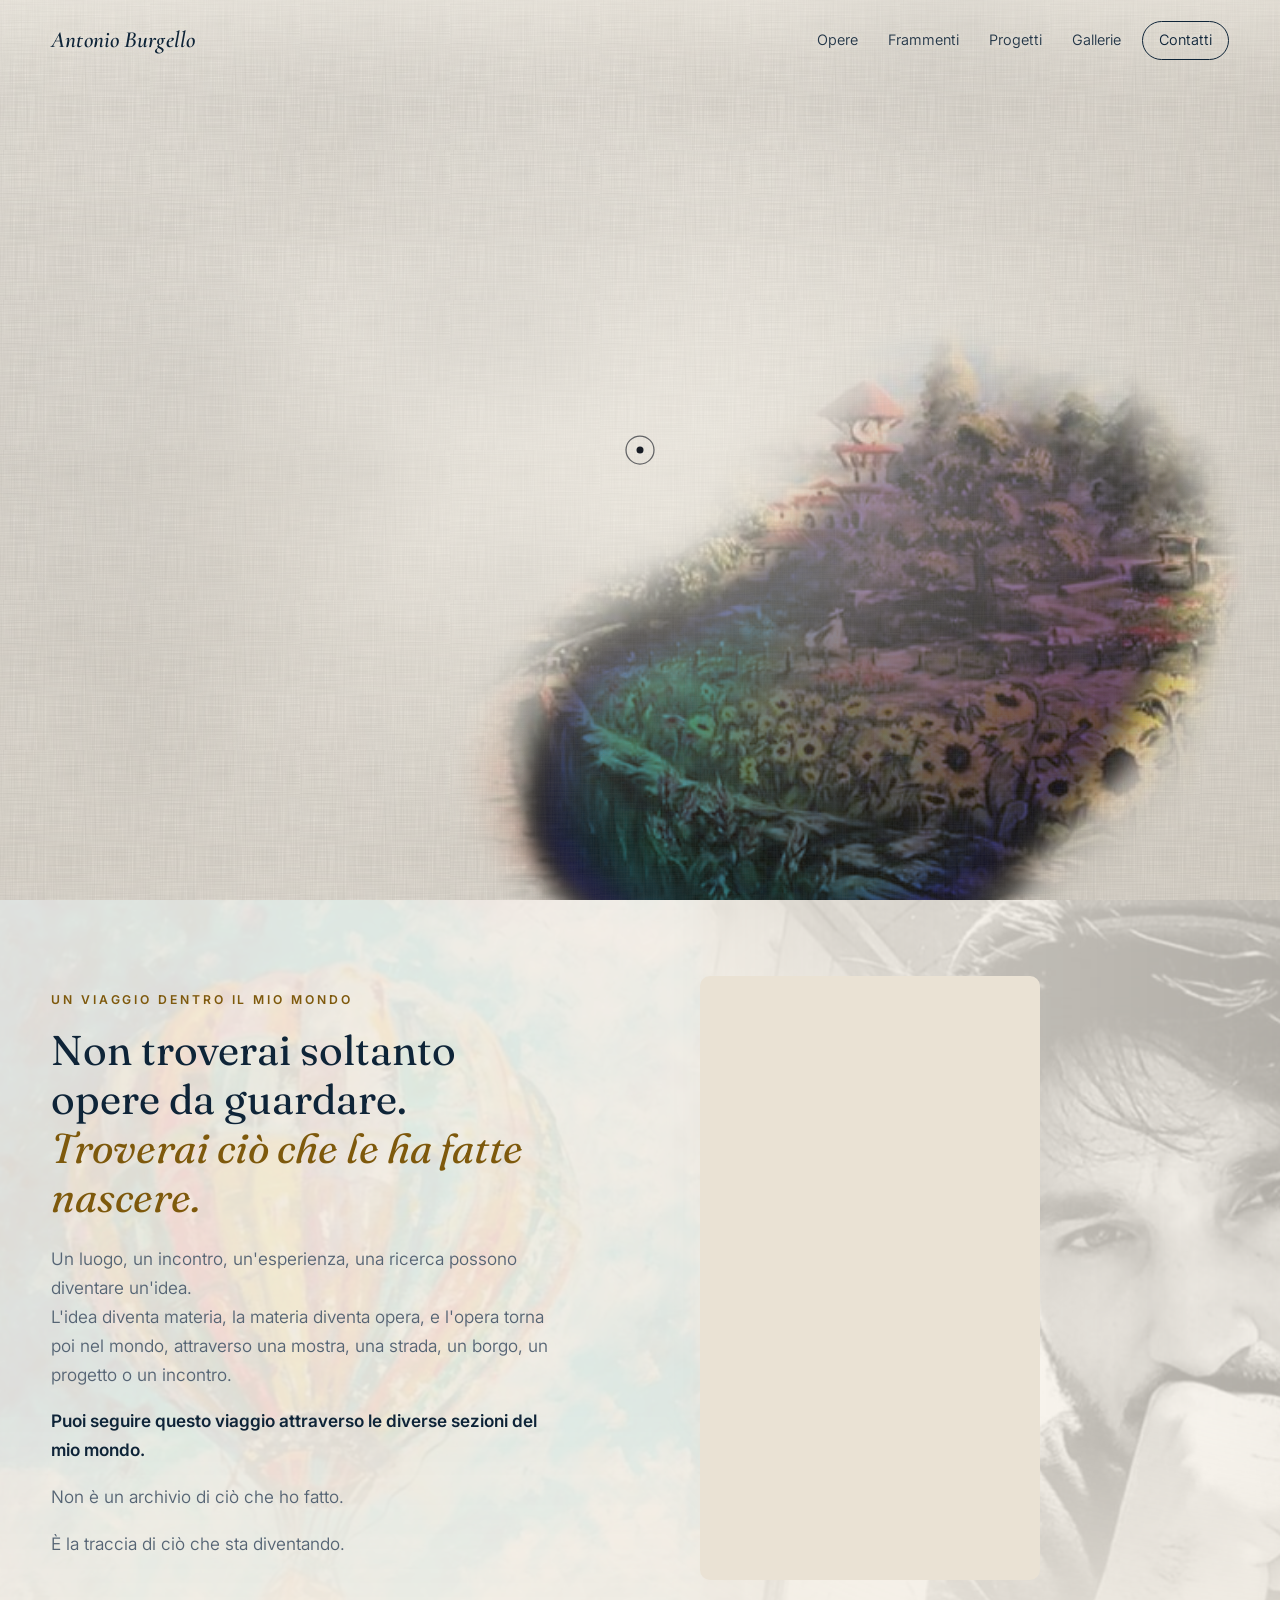
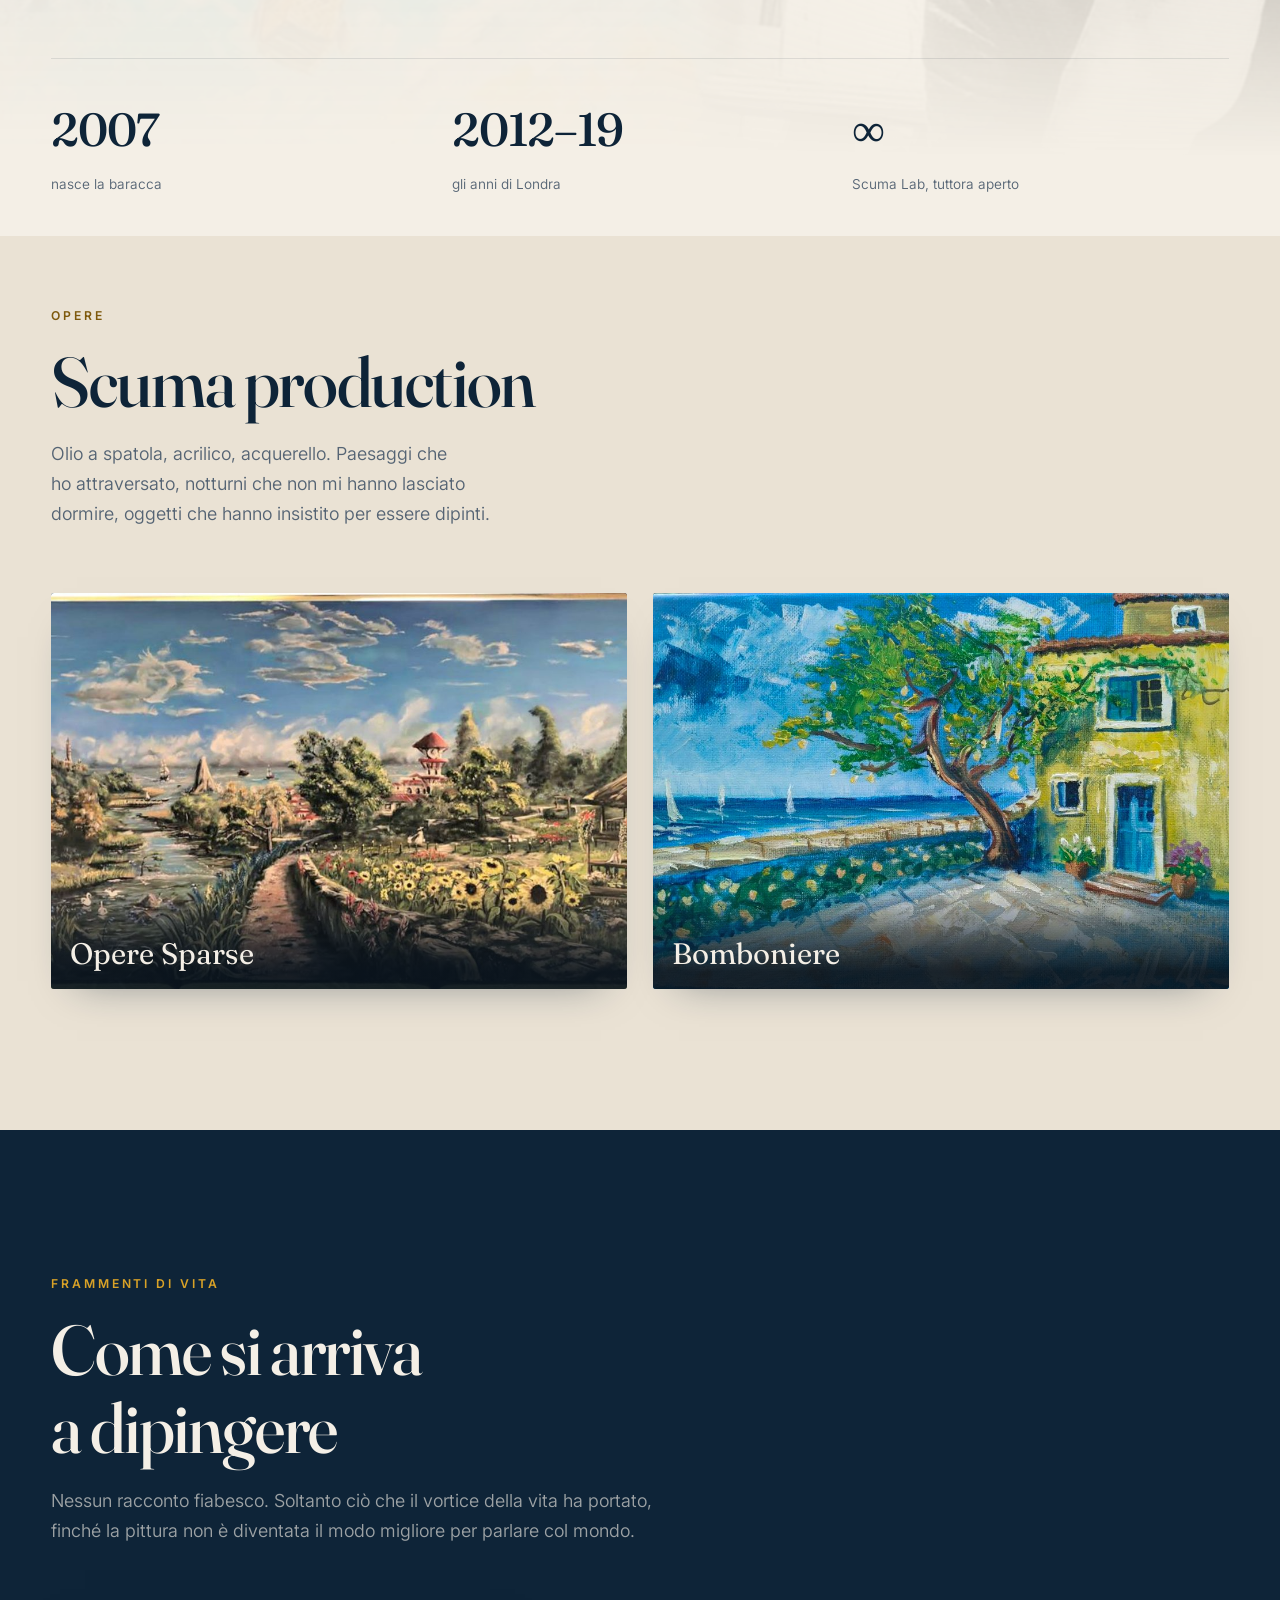
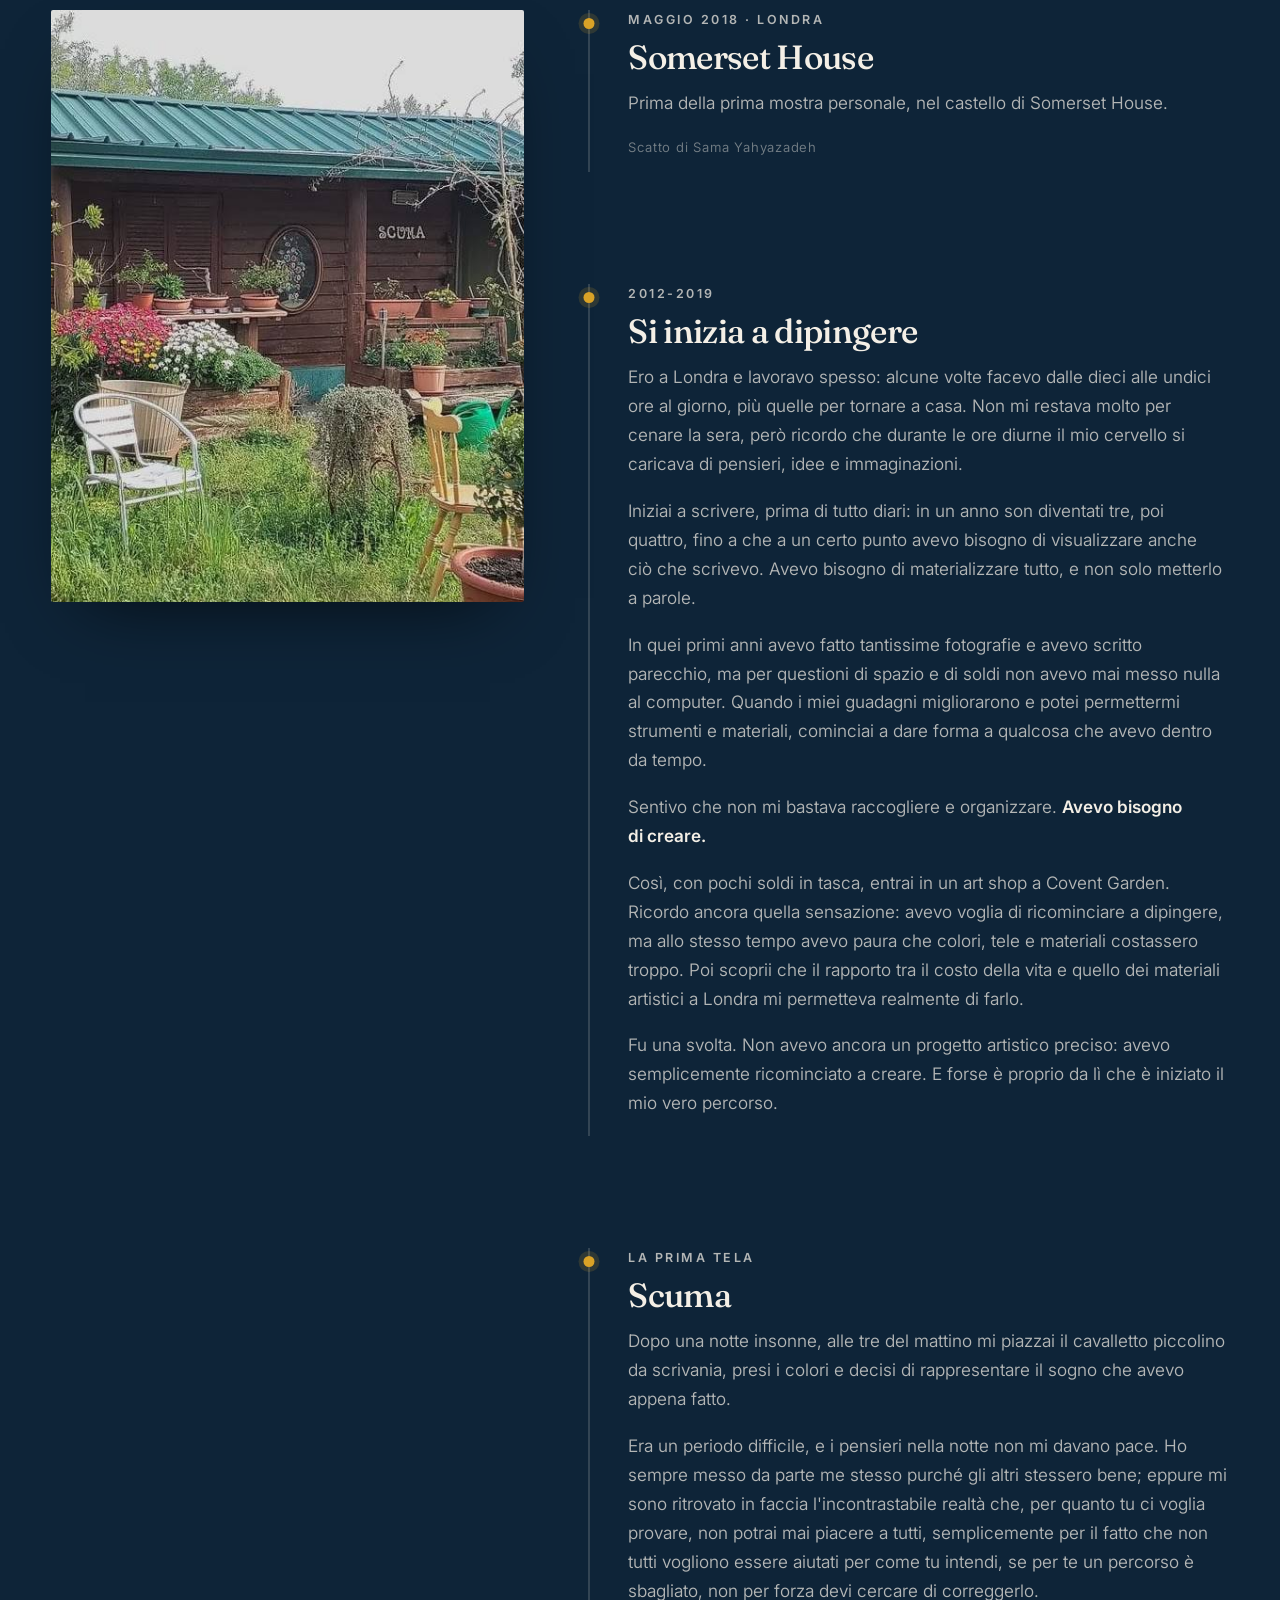
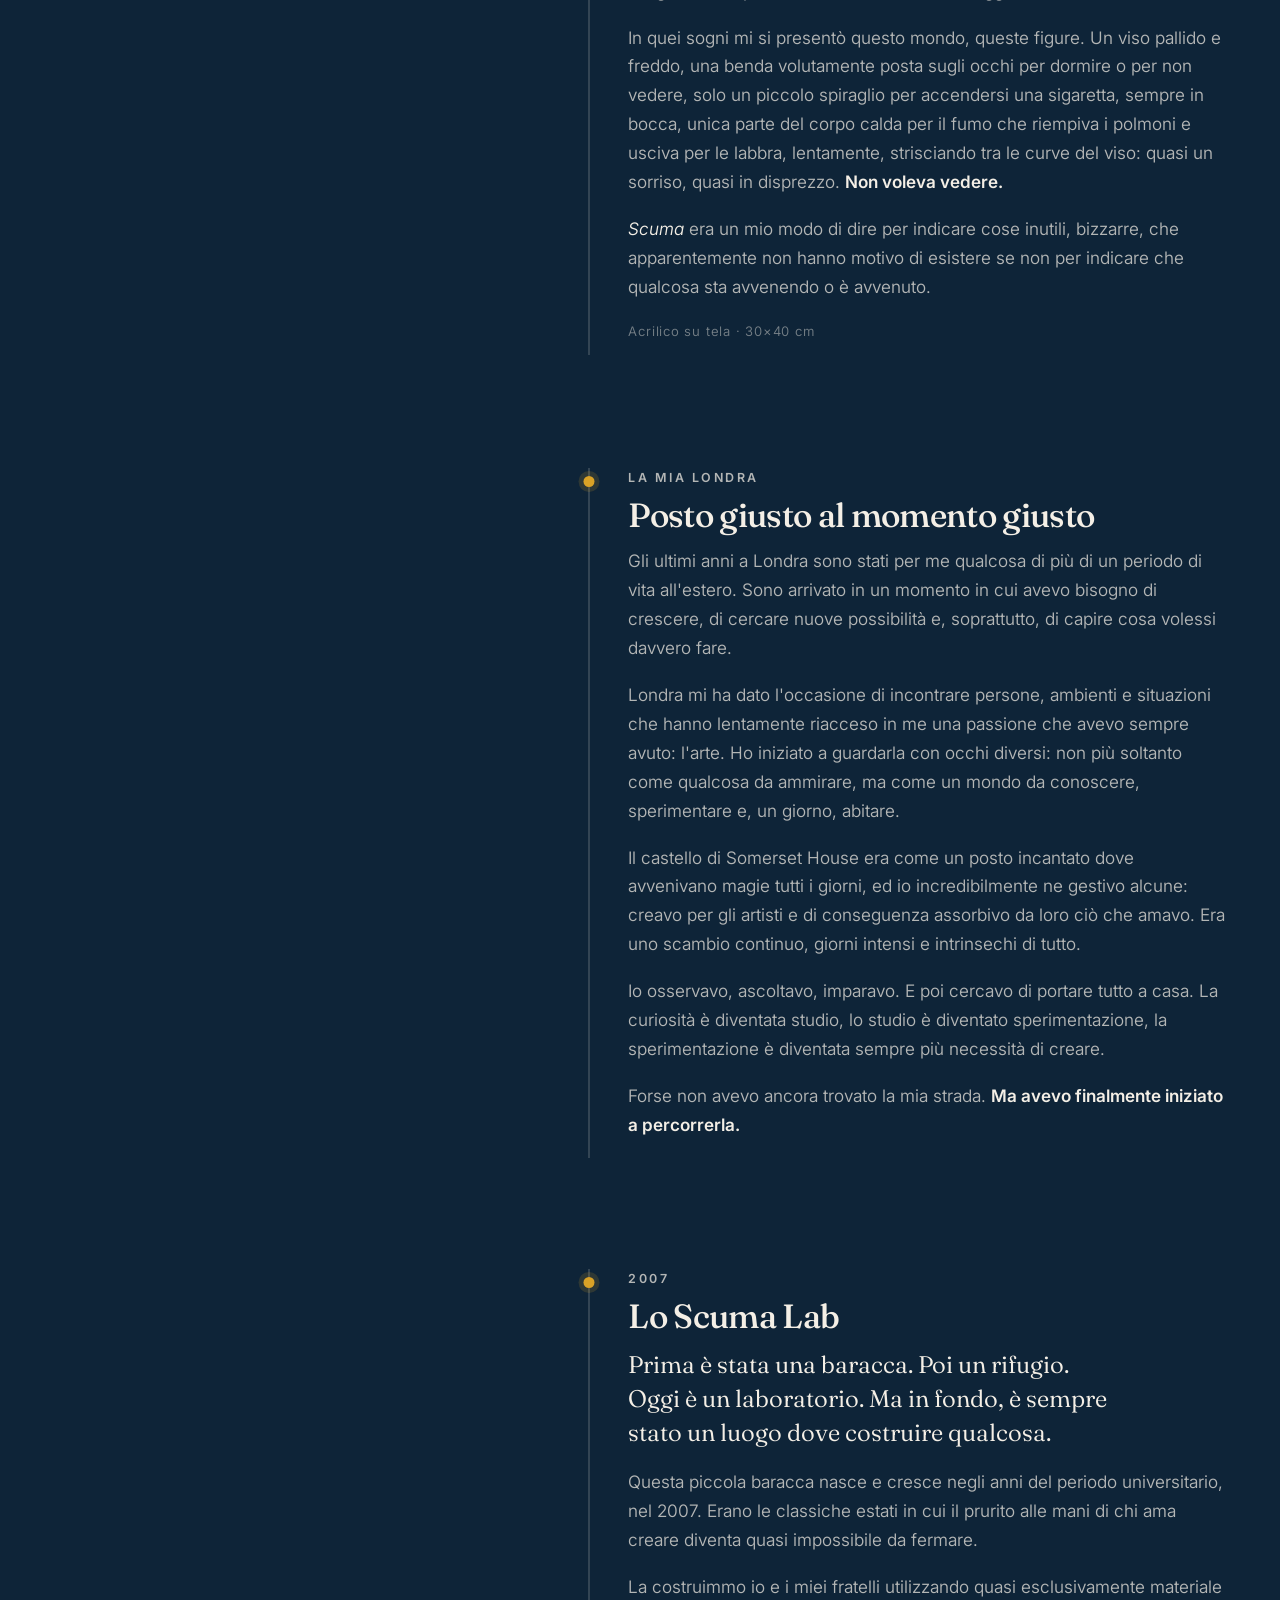
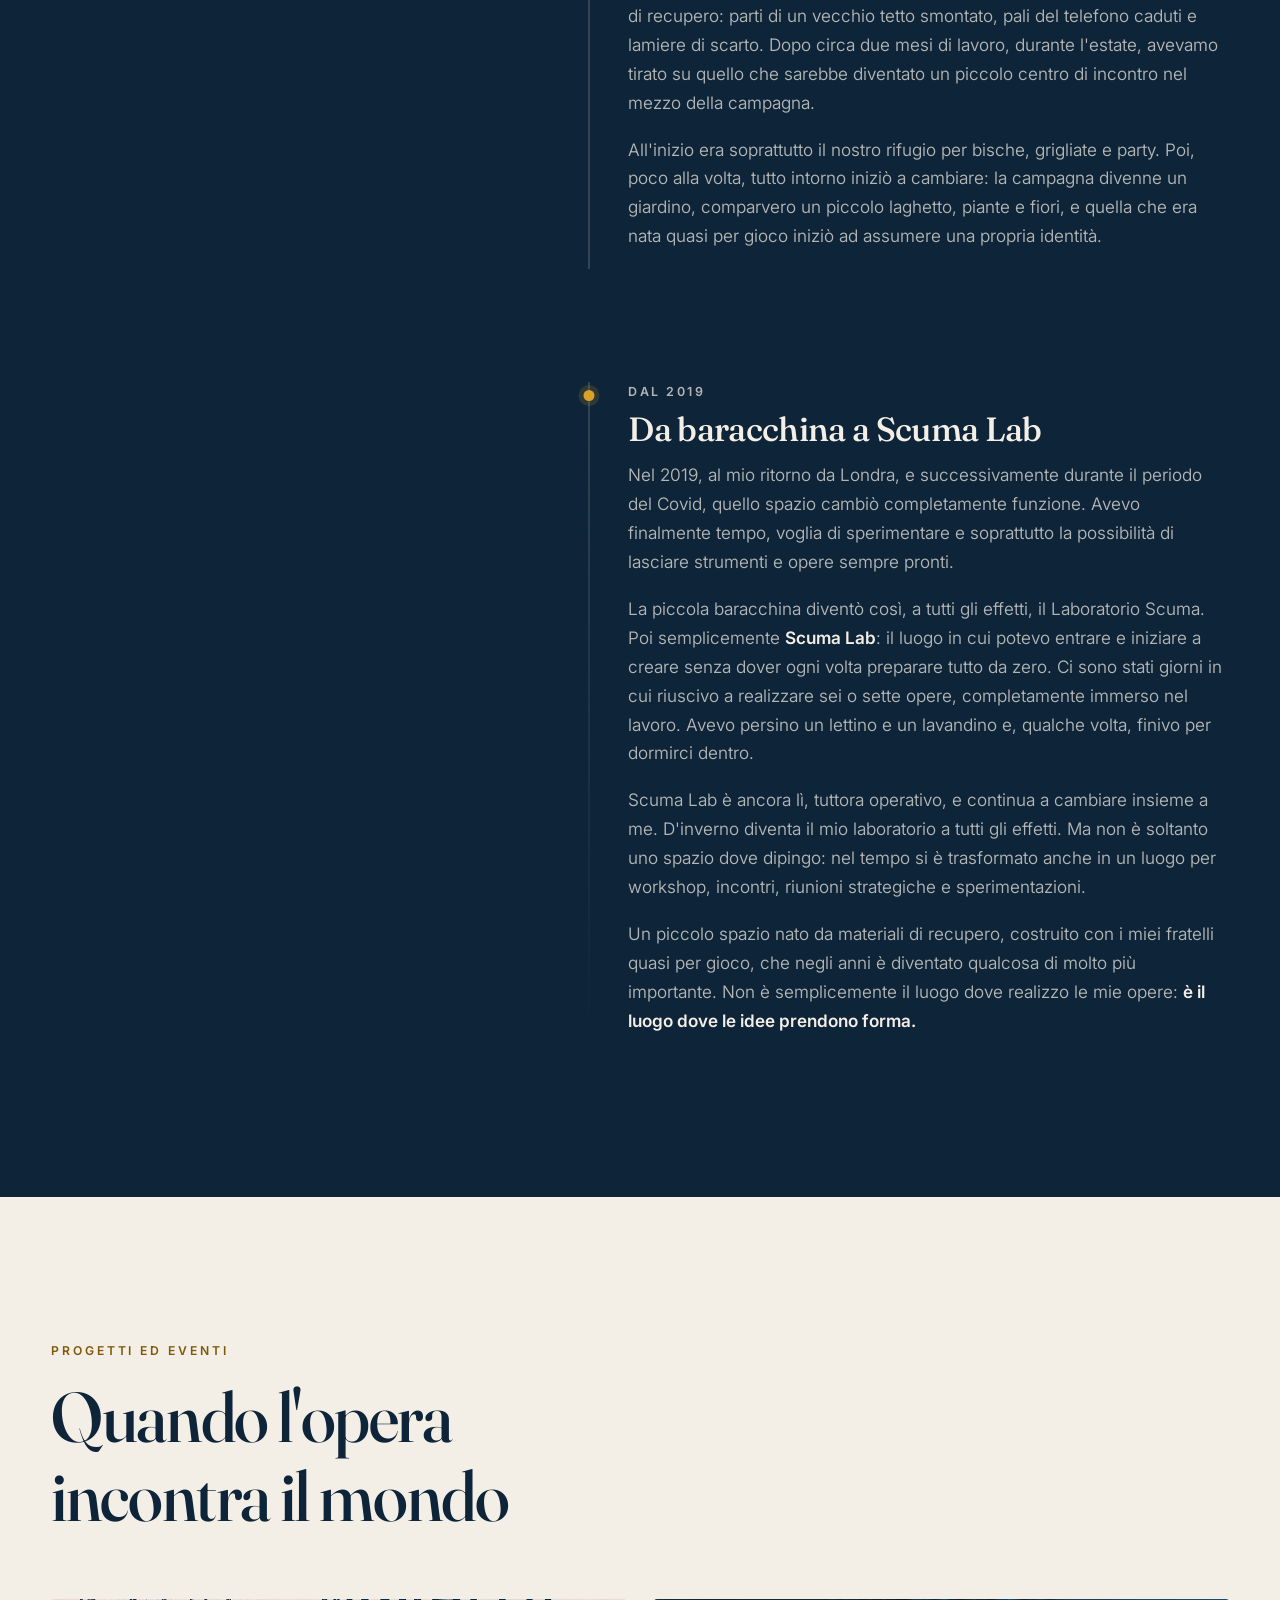
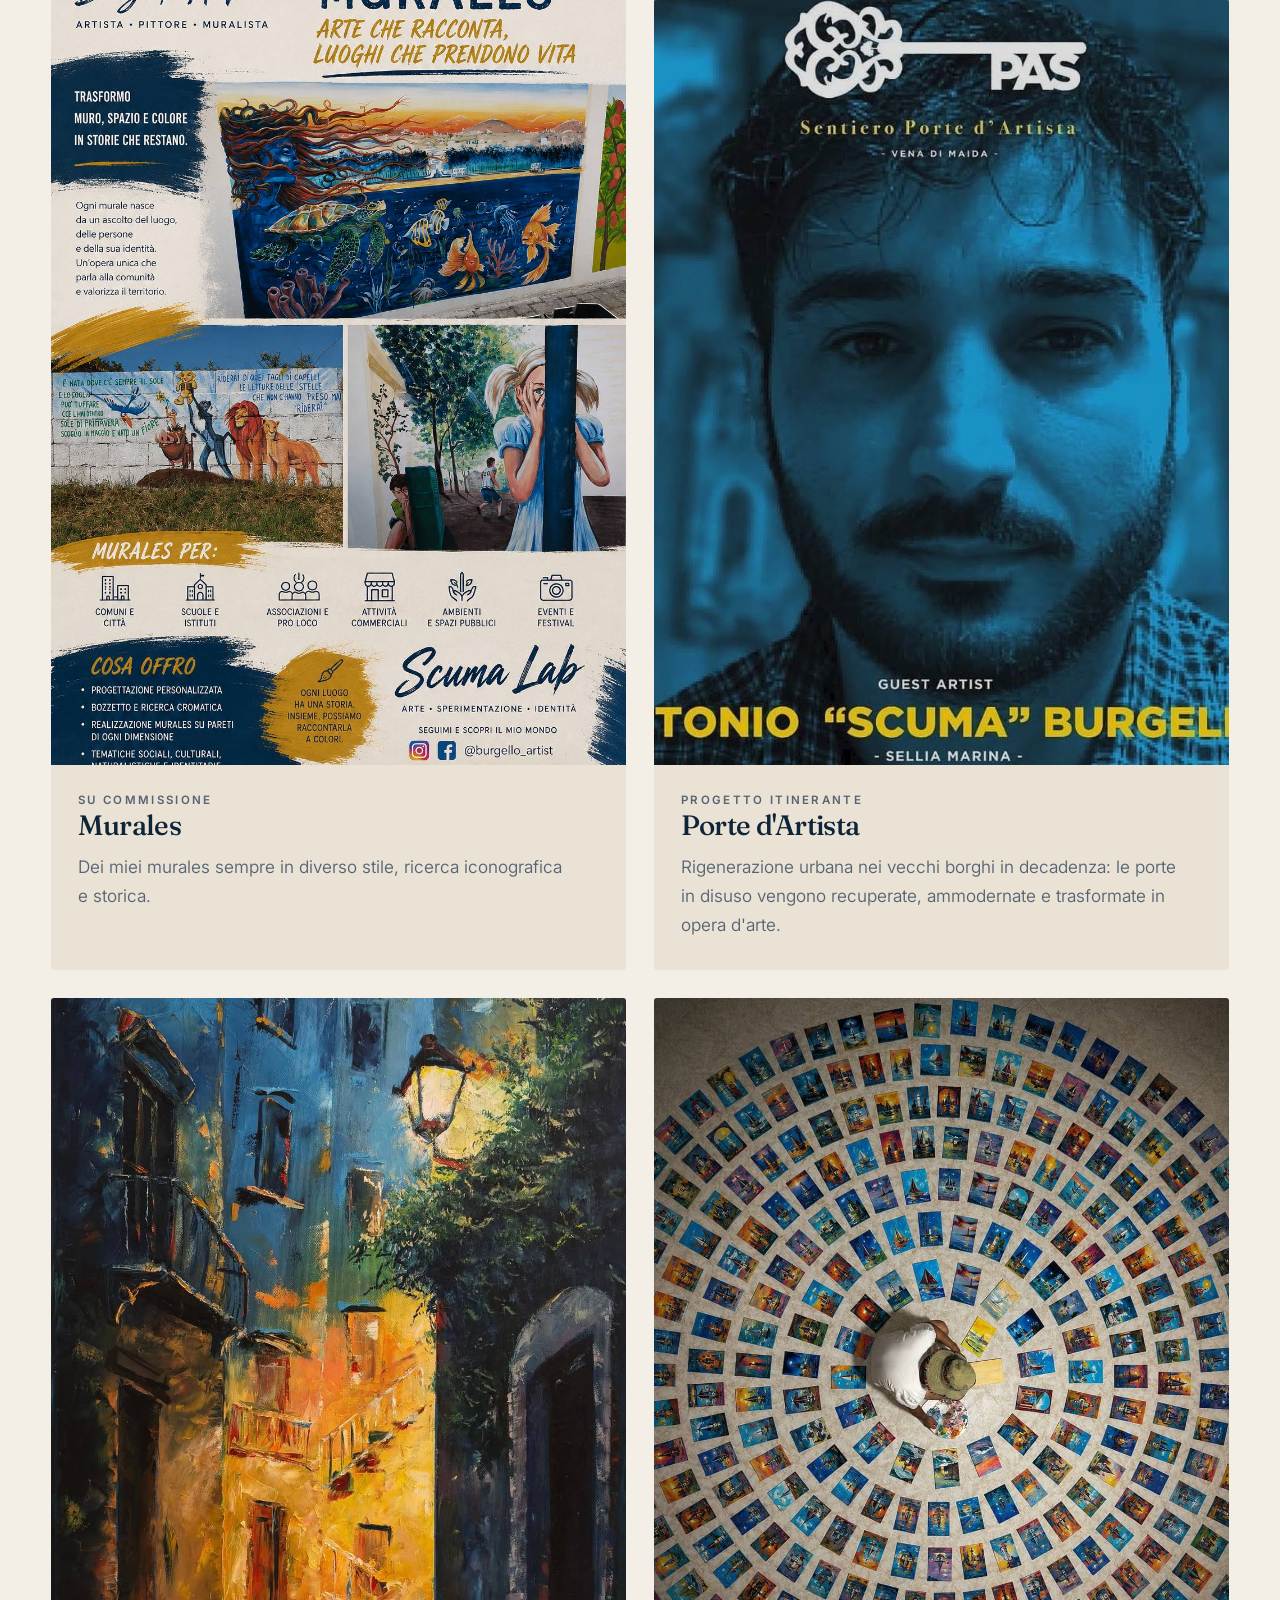
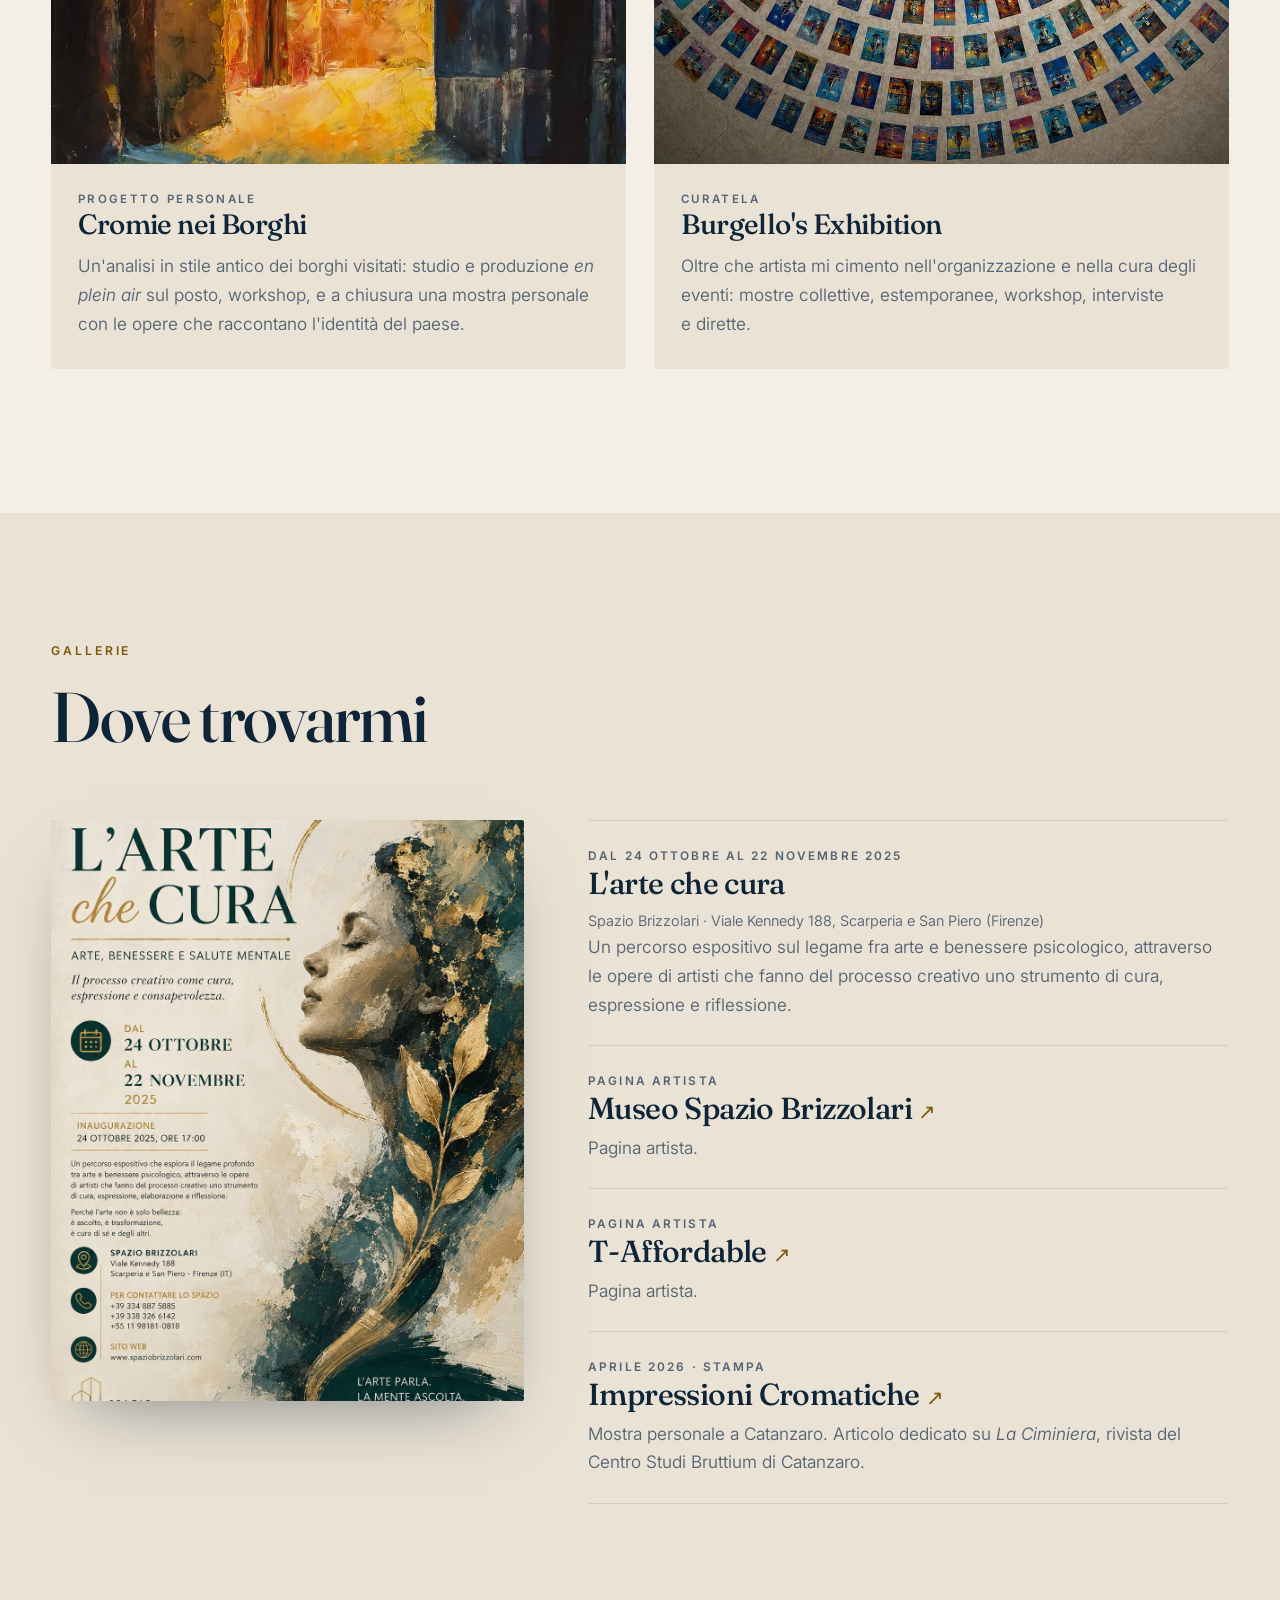
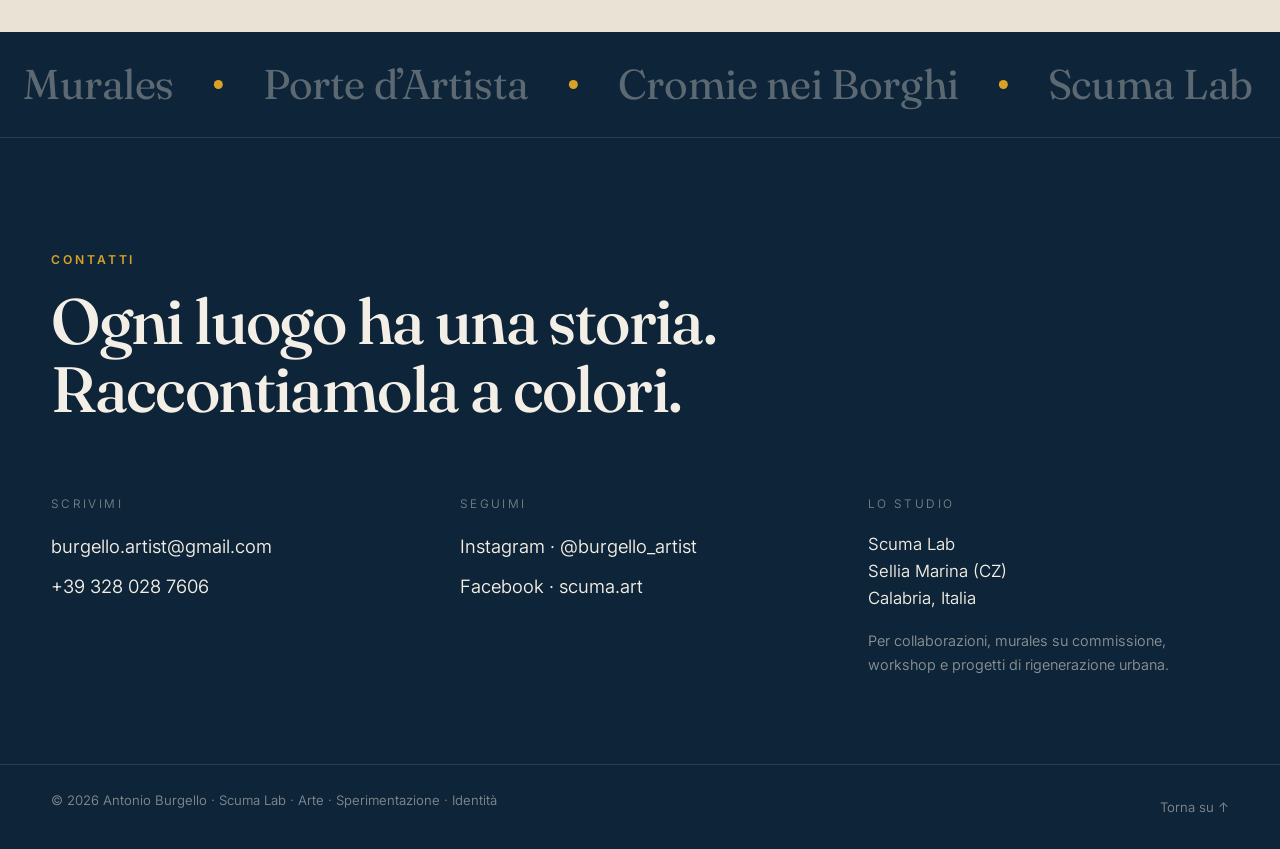
==== commit 0ac2067d: "La velatura si alleggerisce dove non serve, e la barra torna com'era Three changes to the wash under" ====
--- a/index.html
+++ b/index.html
@@ -18,8 +18,8 @@
 <link rel="preconnect" href="https://fonts.gstatic.com" crossorigin>
 <link href="https://fonts.googleapis.com/css2?family=Fraunces:ital,opsz,wght@0,9..144,300..900;1,9..144,300..900&family=Inter:wght@300..700&family=Cormorant+Garamond:ital,wght@1,500;1,600;1,700&display=swap" rel="stylesheet">
 
-<link rel="stylesheet" href="assets/css/style.css?v=90">
-<link rel="stylesheet" href="assets/css/collection.css?v=90">
+<link rel="stylesheet" href="assets/css/style.css?v=92">
+<link rel="stylesheet" href="assets/css/collection.css?v=92">
 </head>
 <body>
 
@@ -494,8 +494,8 @@
 
 <script src="https://cdnjs.cloudflare.com/ajax/libs/gsap/3.12.5/gsap.min.js"></script>
 <script src="https://cdnjs.cloudflare.com/ajax/libs/gsap/3.12.5/ScrollTrigger.min.js"></script>
-<script src="assets/js/paint.js?v=90"></script>
-<script src="assets/js/main.js?v=90"></script>
-<script src="assets/js/cardreveal.js?v=90"></script>
+<script src="assets/js/paint.js?v=92"></script>
+<script src="assets/js/main.js?v=92"></script>
+<script src="assets/js/cardreveal.js?v=92"></script>
 </body>
 </html>
--- a/assets/css/style.css
+++ b/assets/css/style.css
@@ -363,8 +363,9 @@
      thing that looked soft. If the script never runs, the painting under the
      copy never appears either, so there is nothing to lose by dropping it. */
   html.hero-reserve .hero__inner,
-  html.hero-reserve .hero__title,
-  html.hero-reserve .nav{ text-shadow:none; }
+  html.hero-reserve .hero__title{ text-shadow:none; }
+  /* The bar is not in the riserva and keeps its small glow: a wash behind
+     the logo and the menu button read as patches up there. */
 
   /* a button, not a glowing lozenge */
   .btn--ghost{
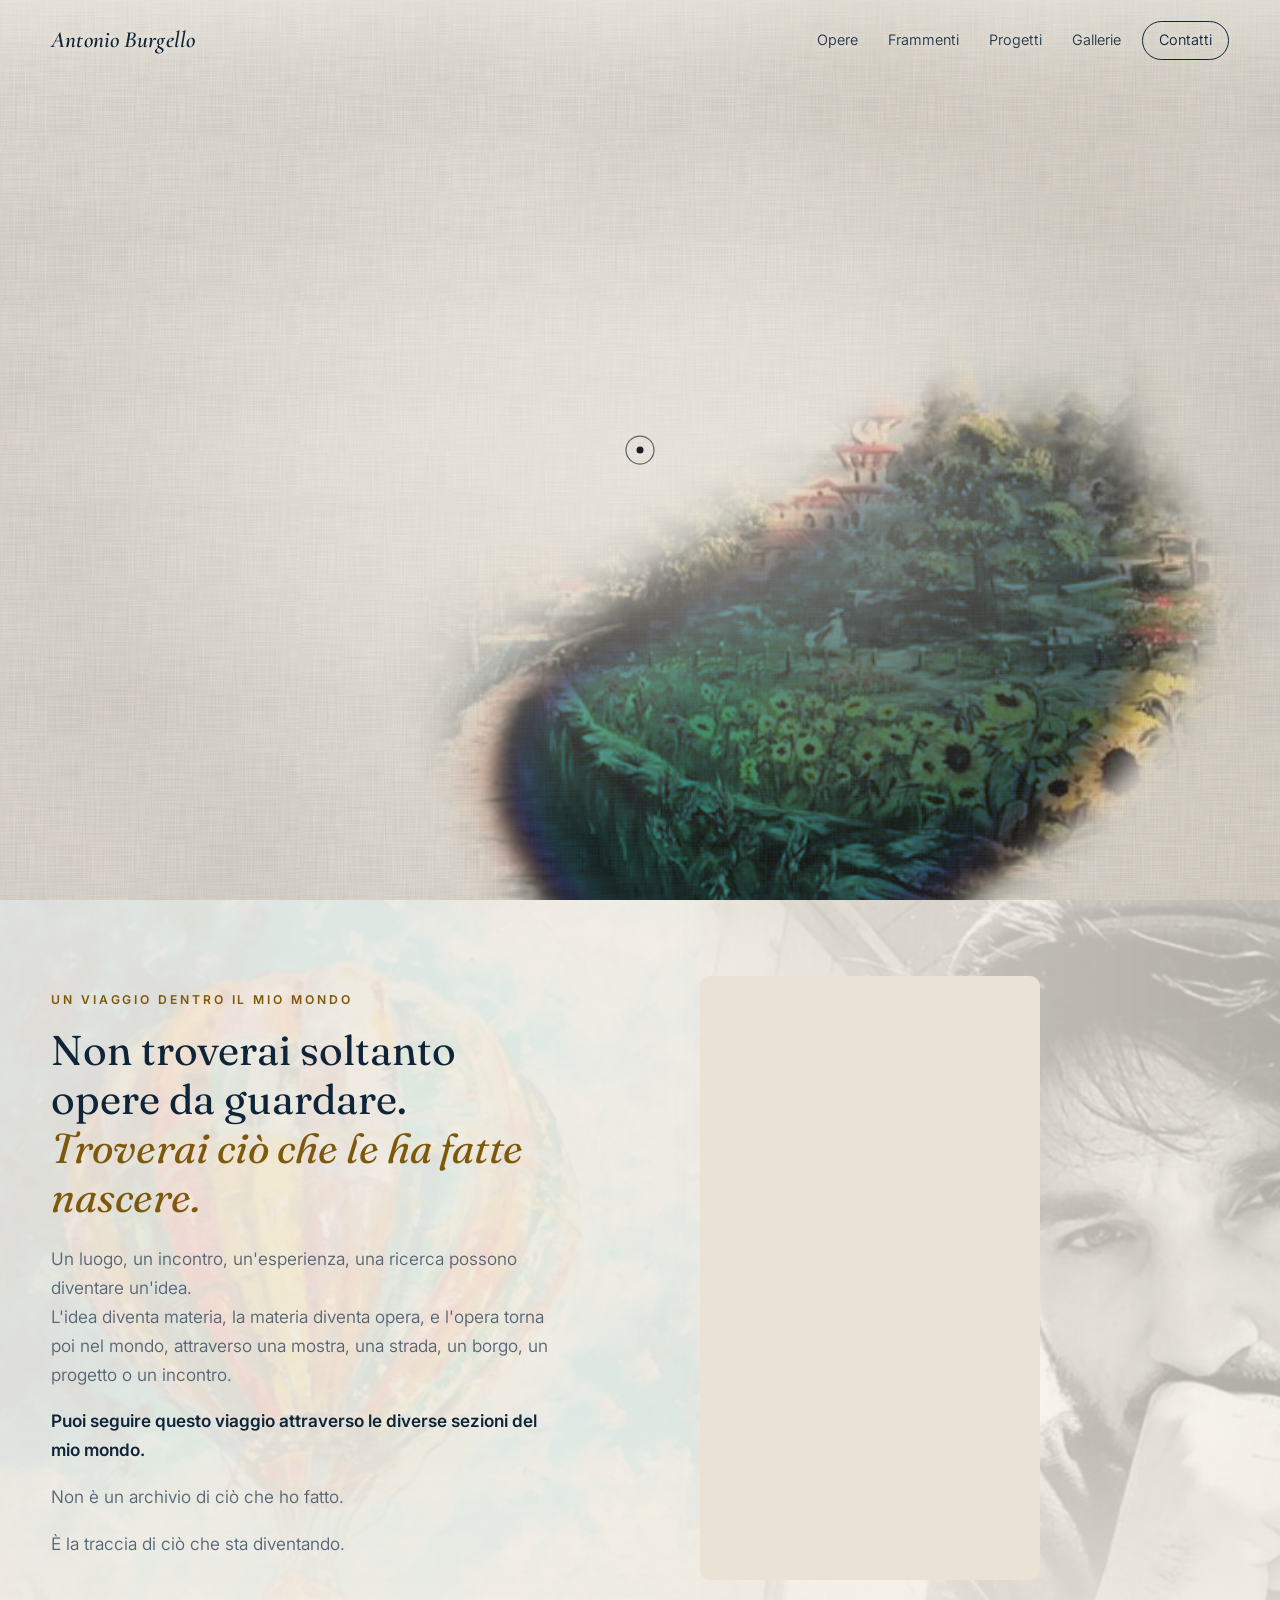
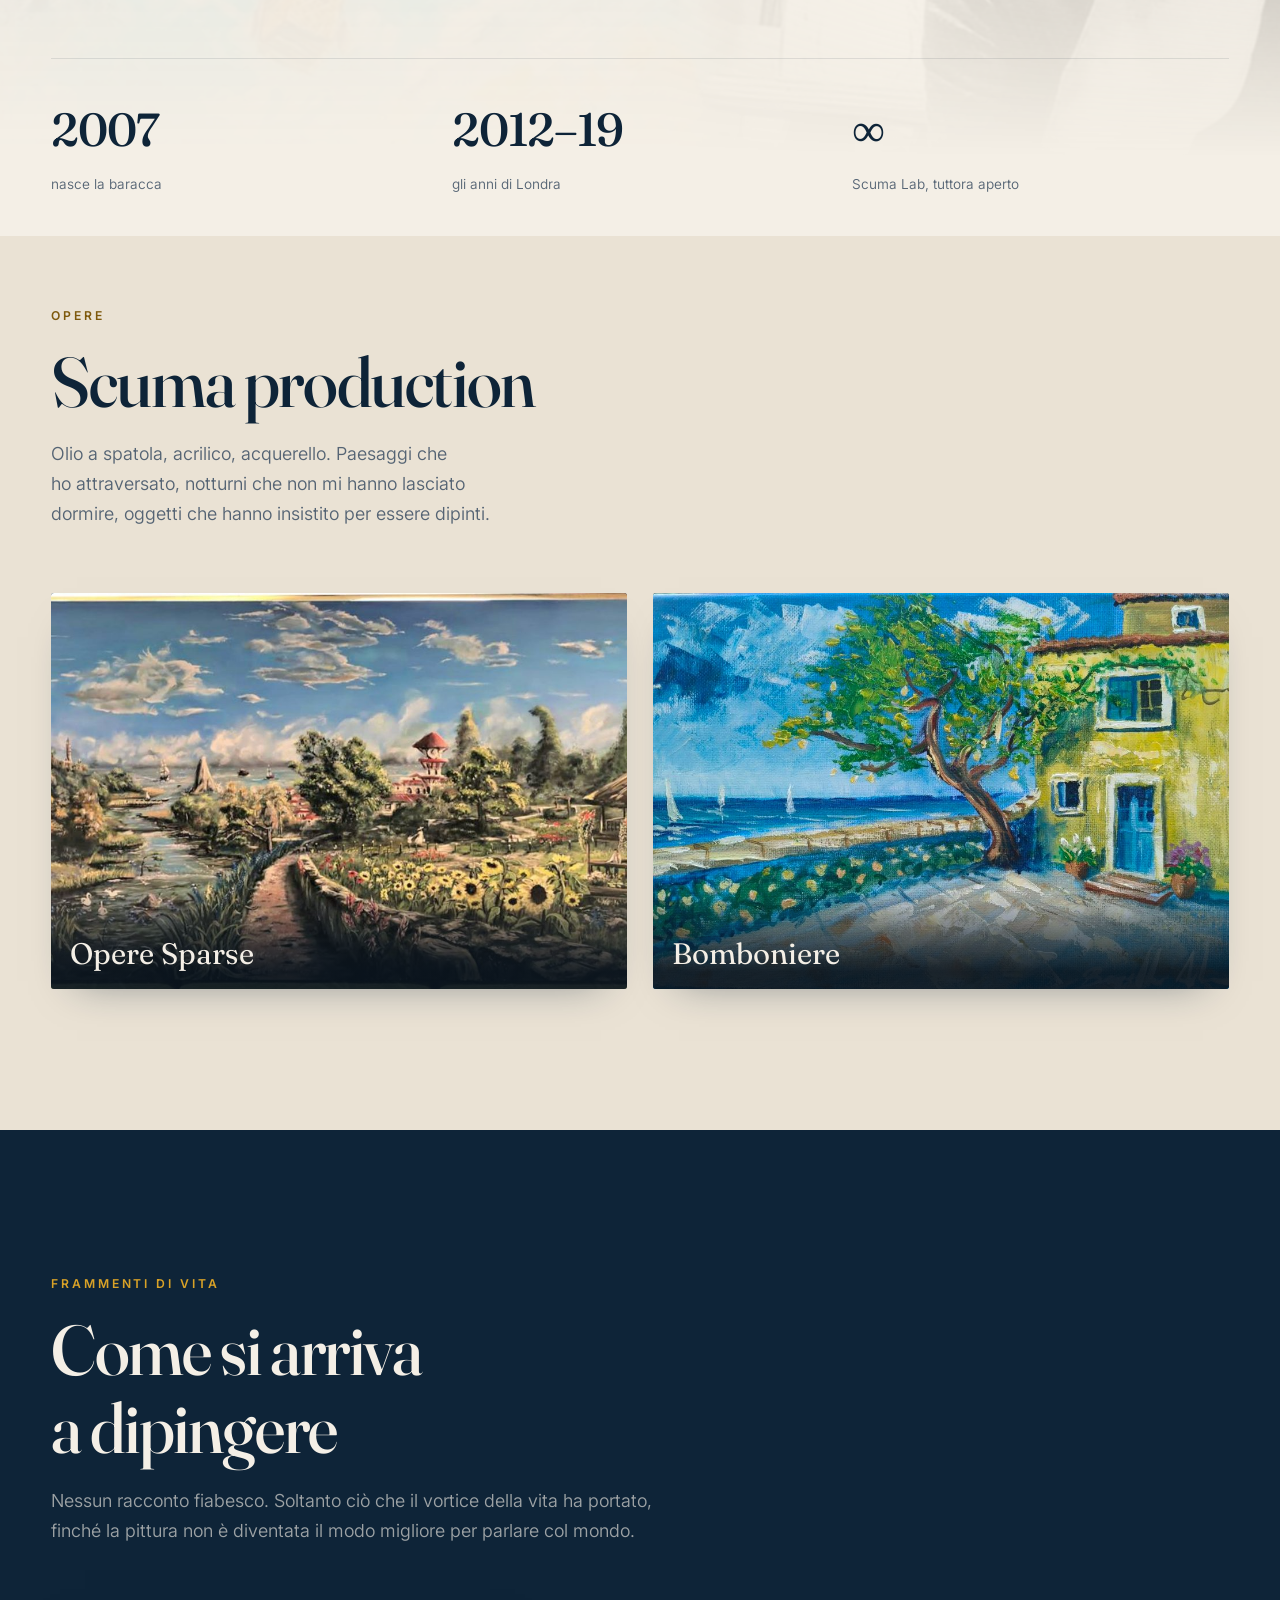
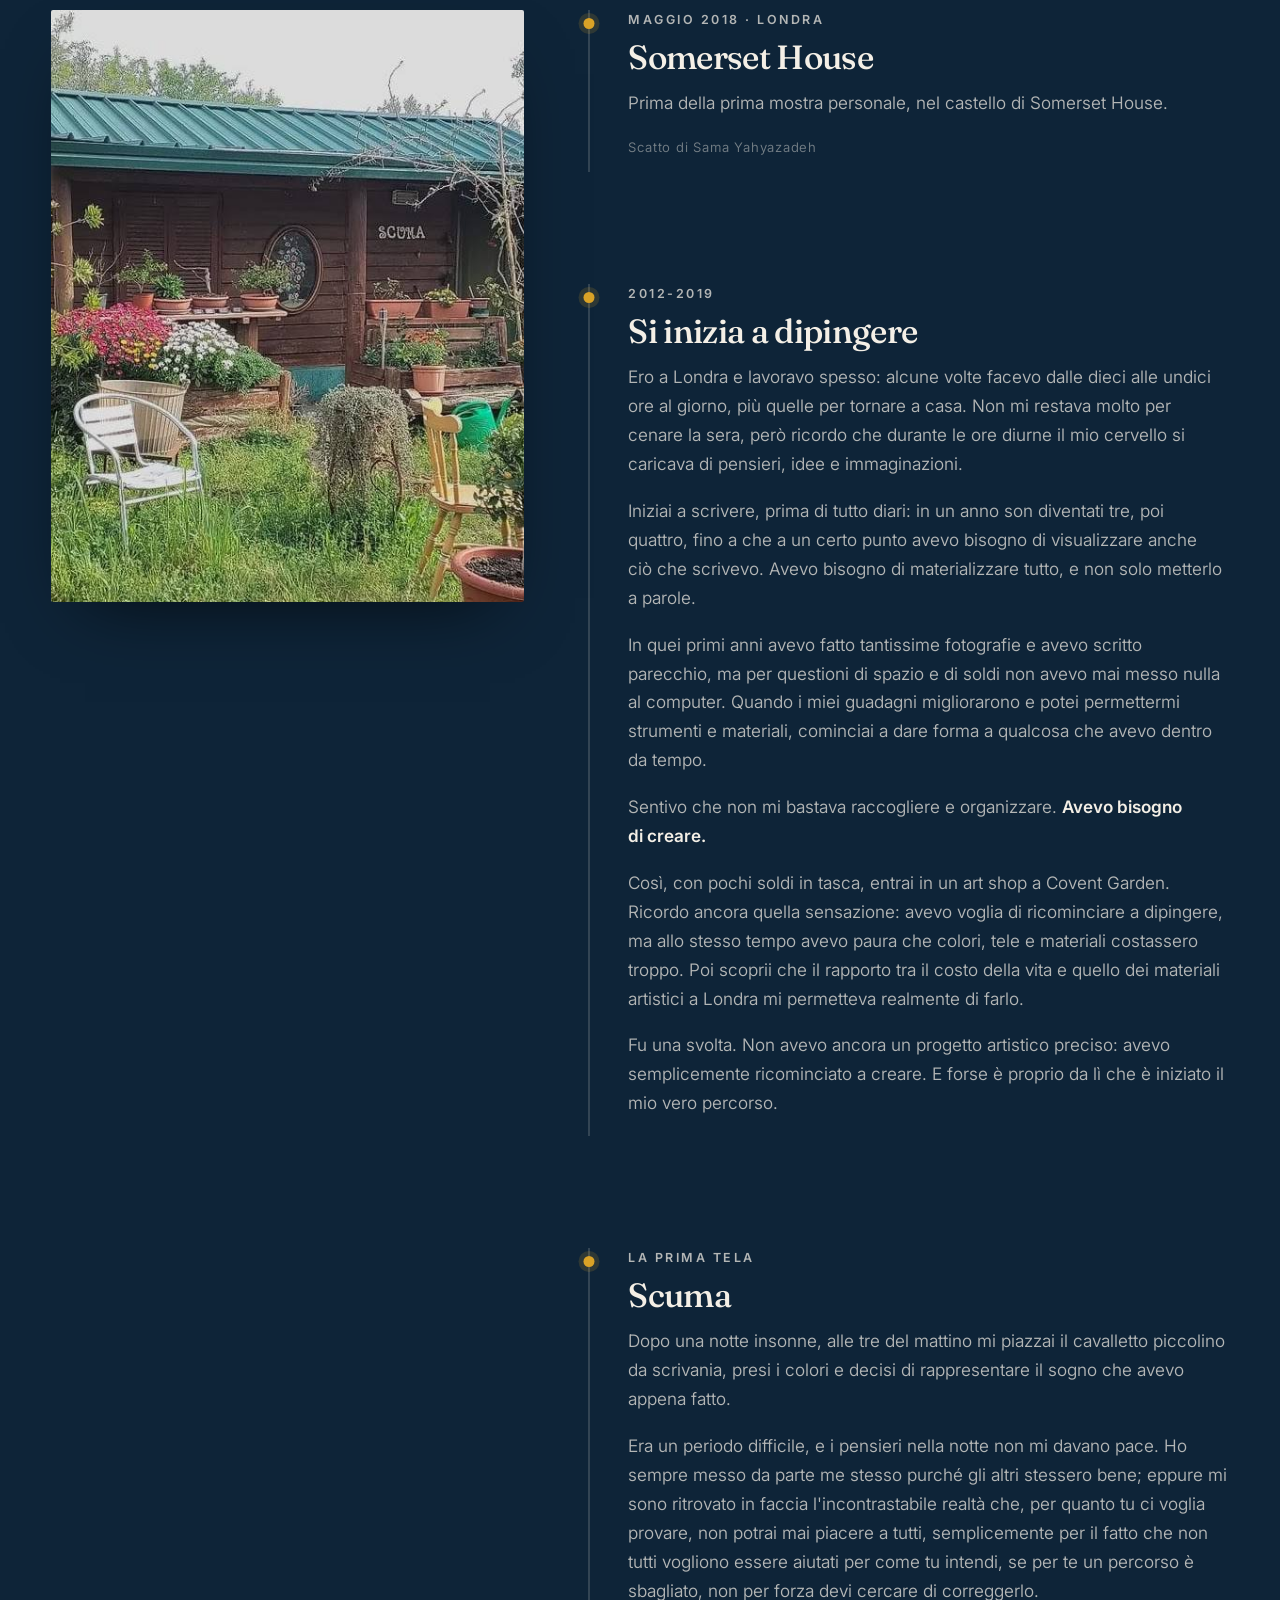
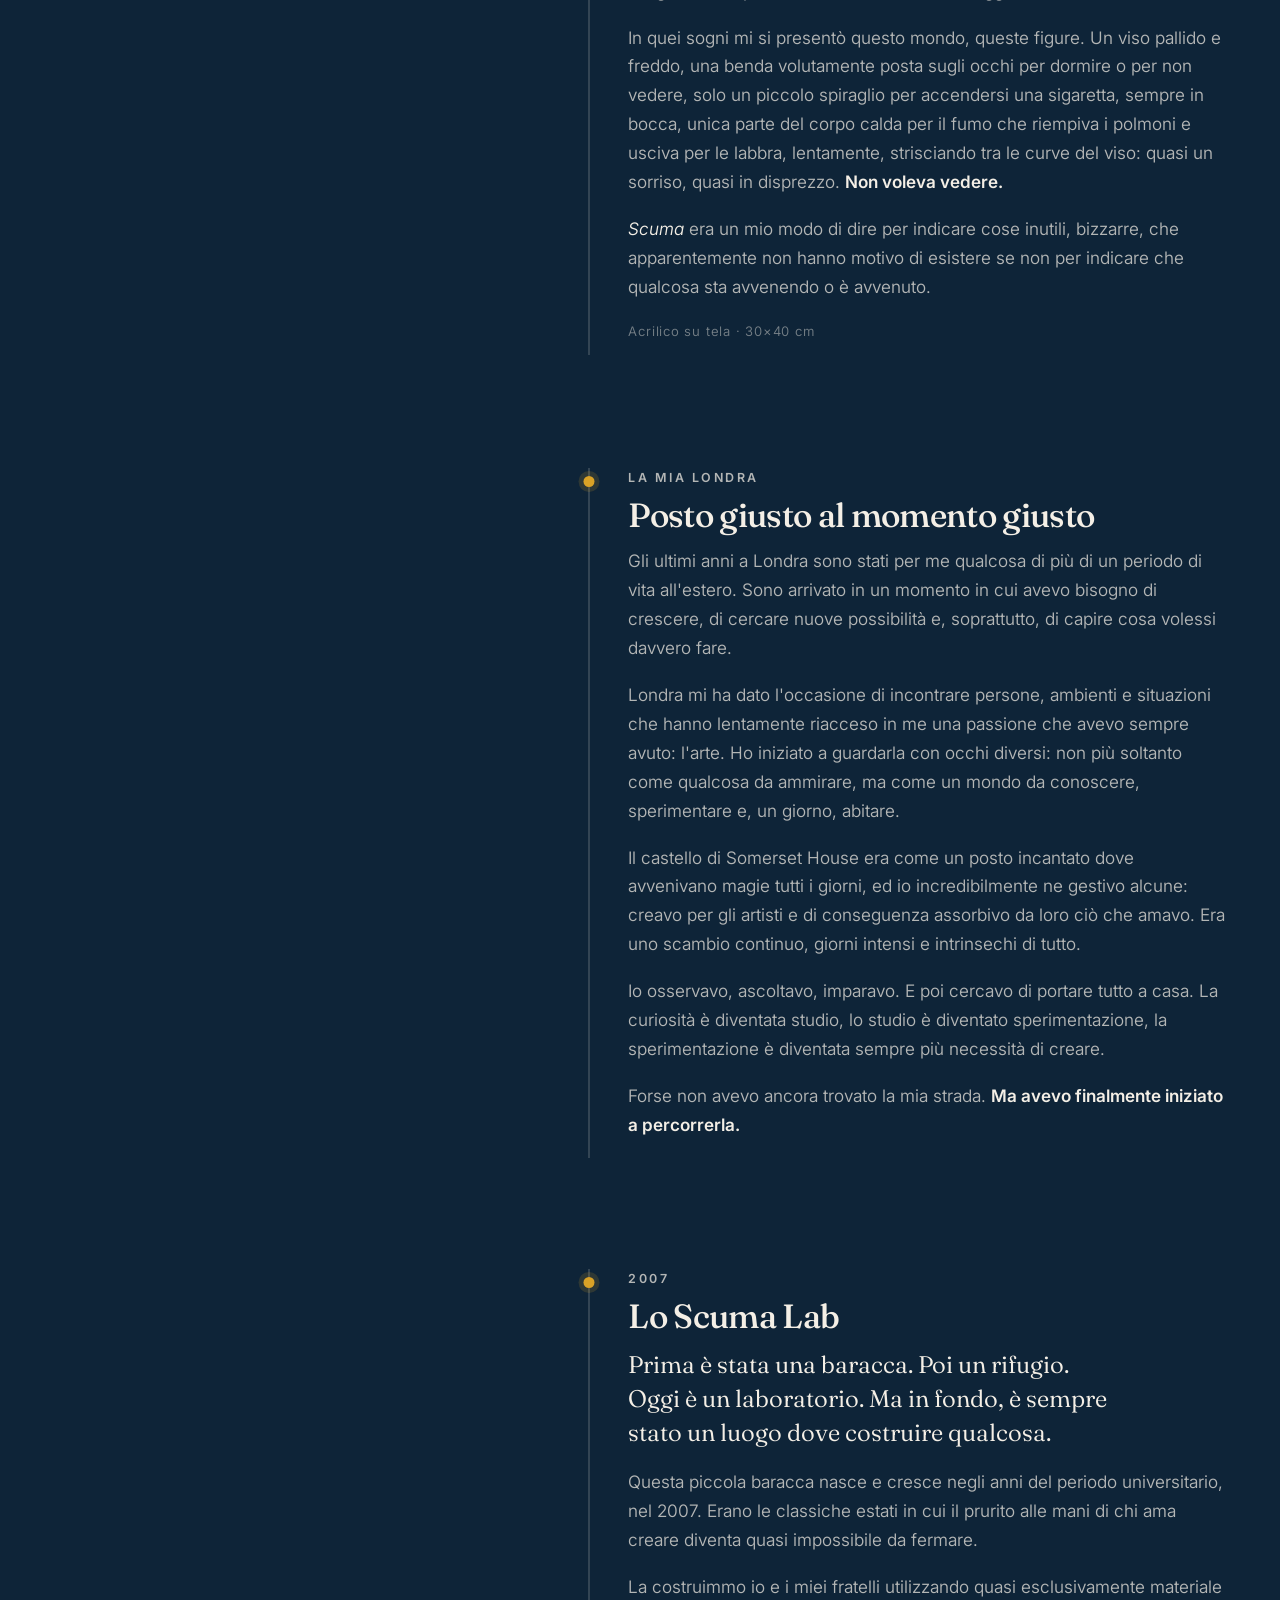
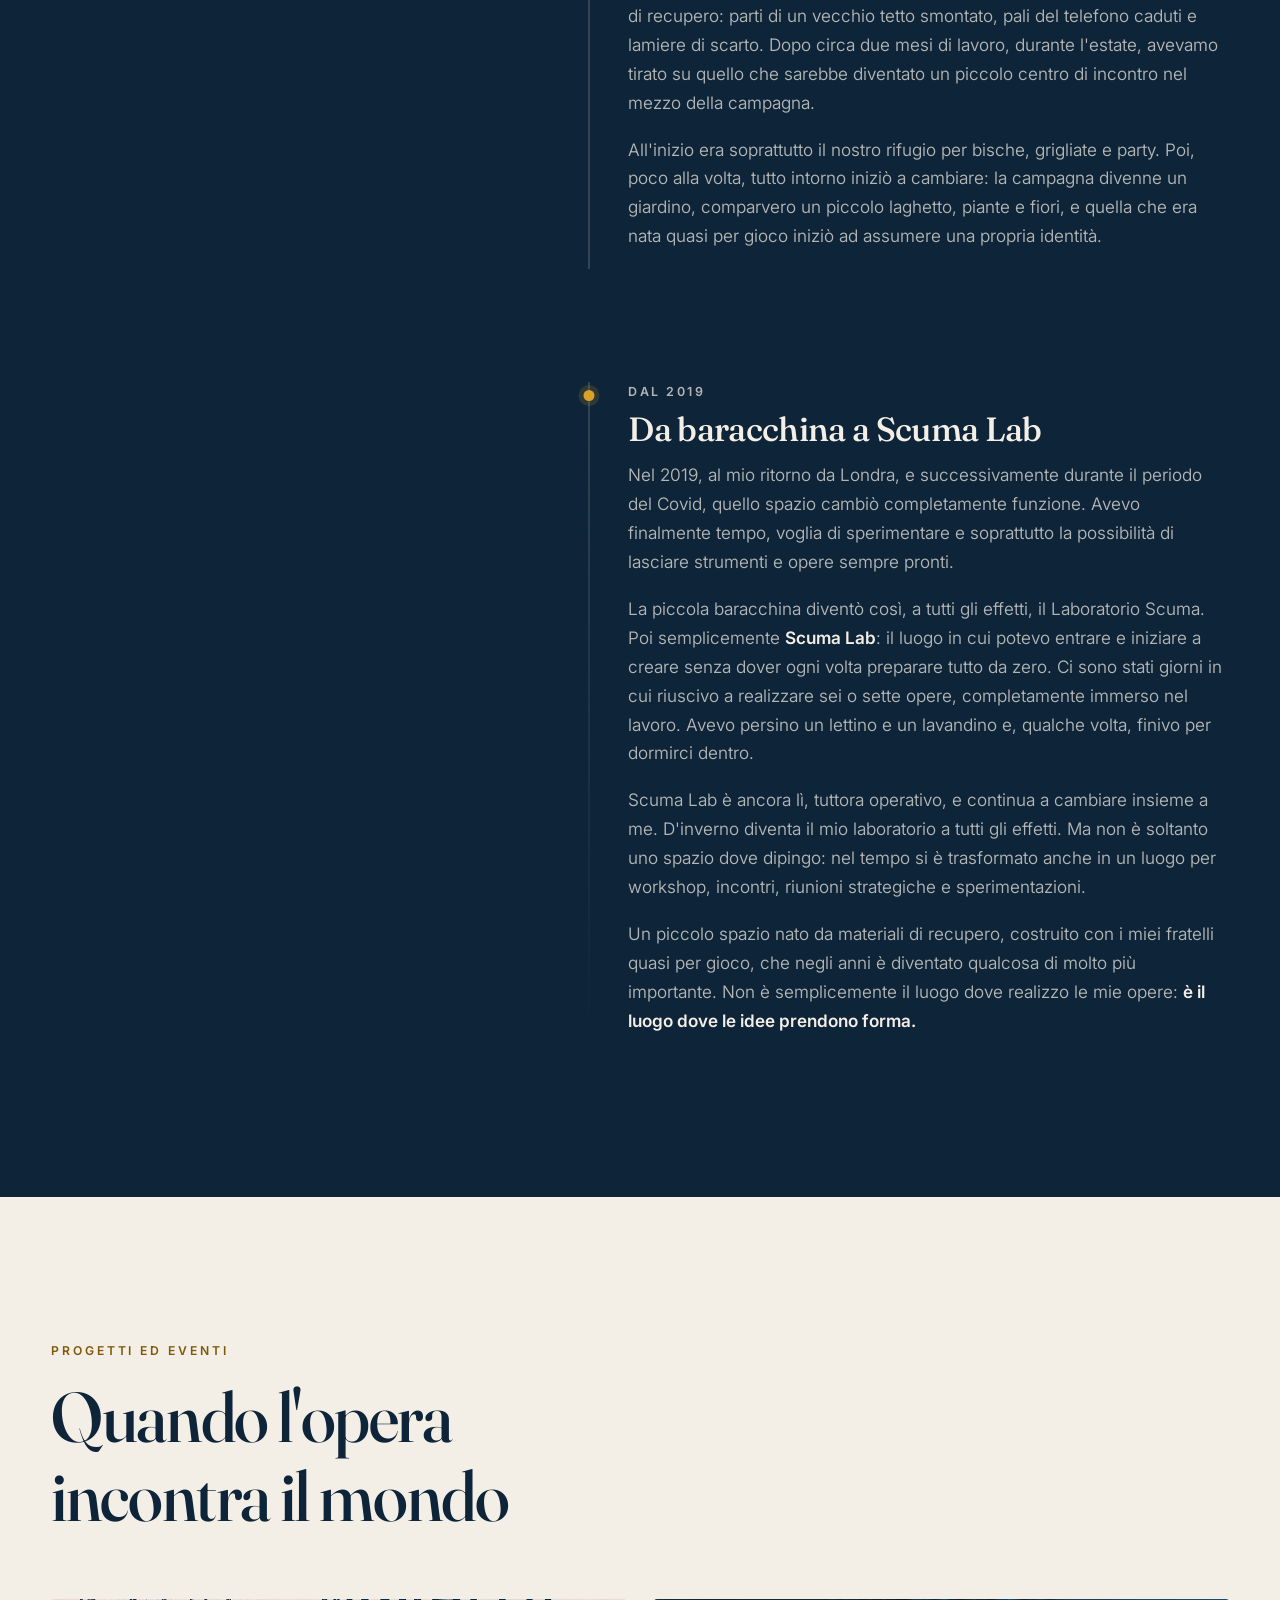
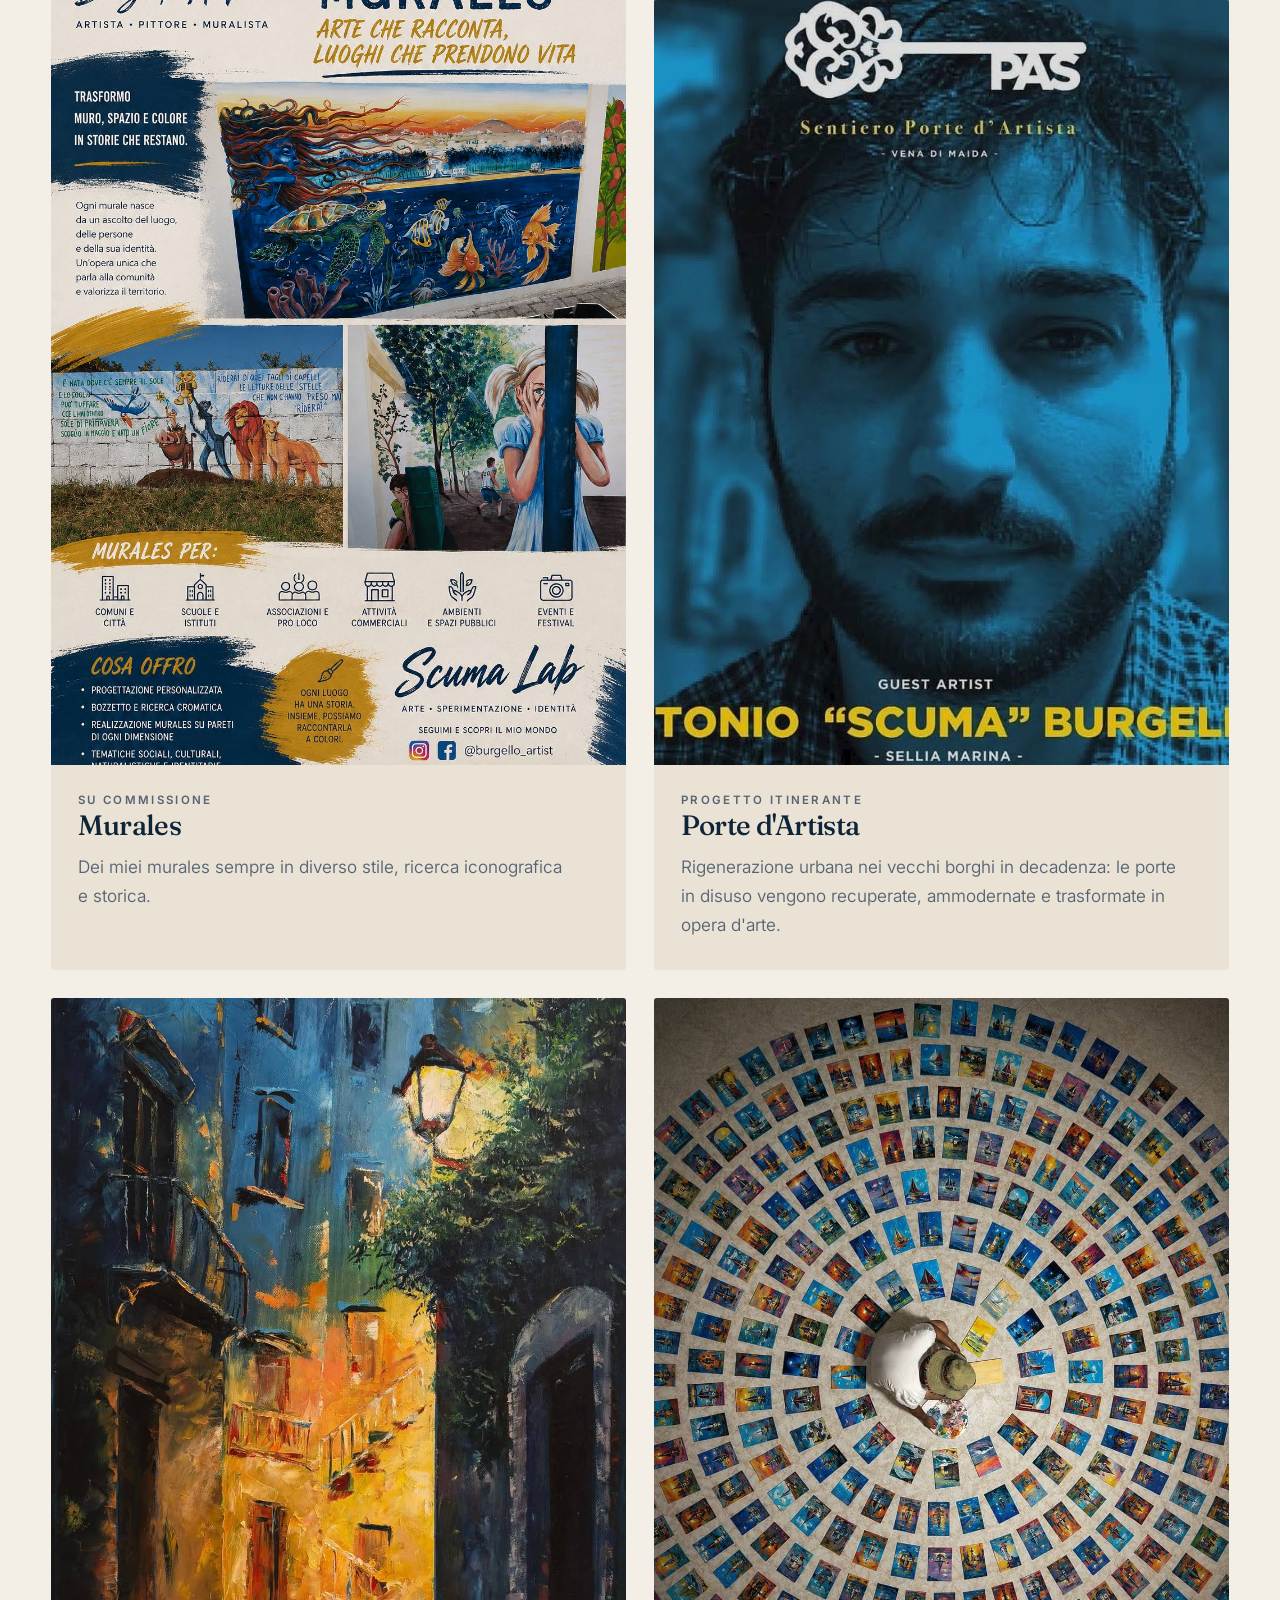
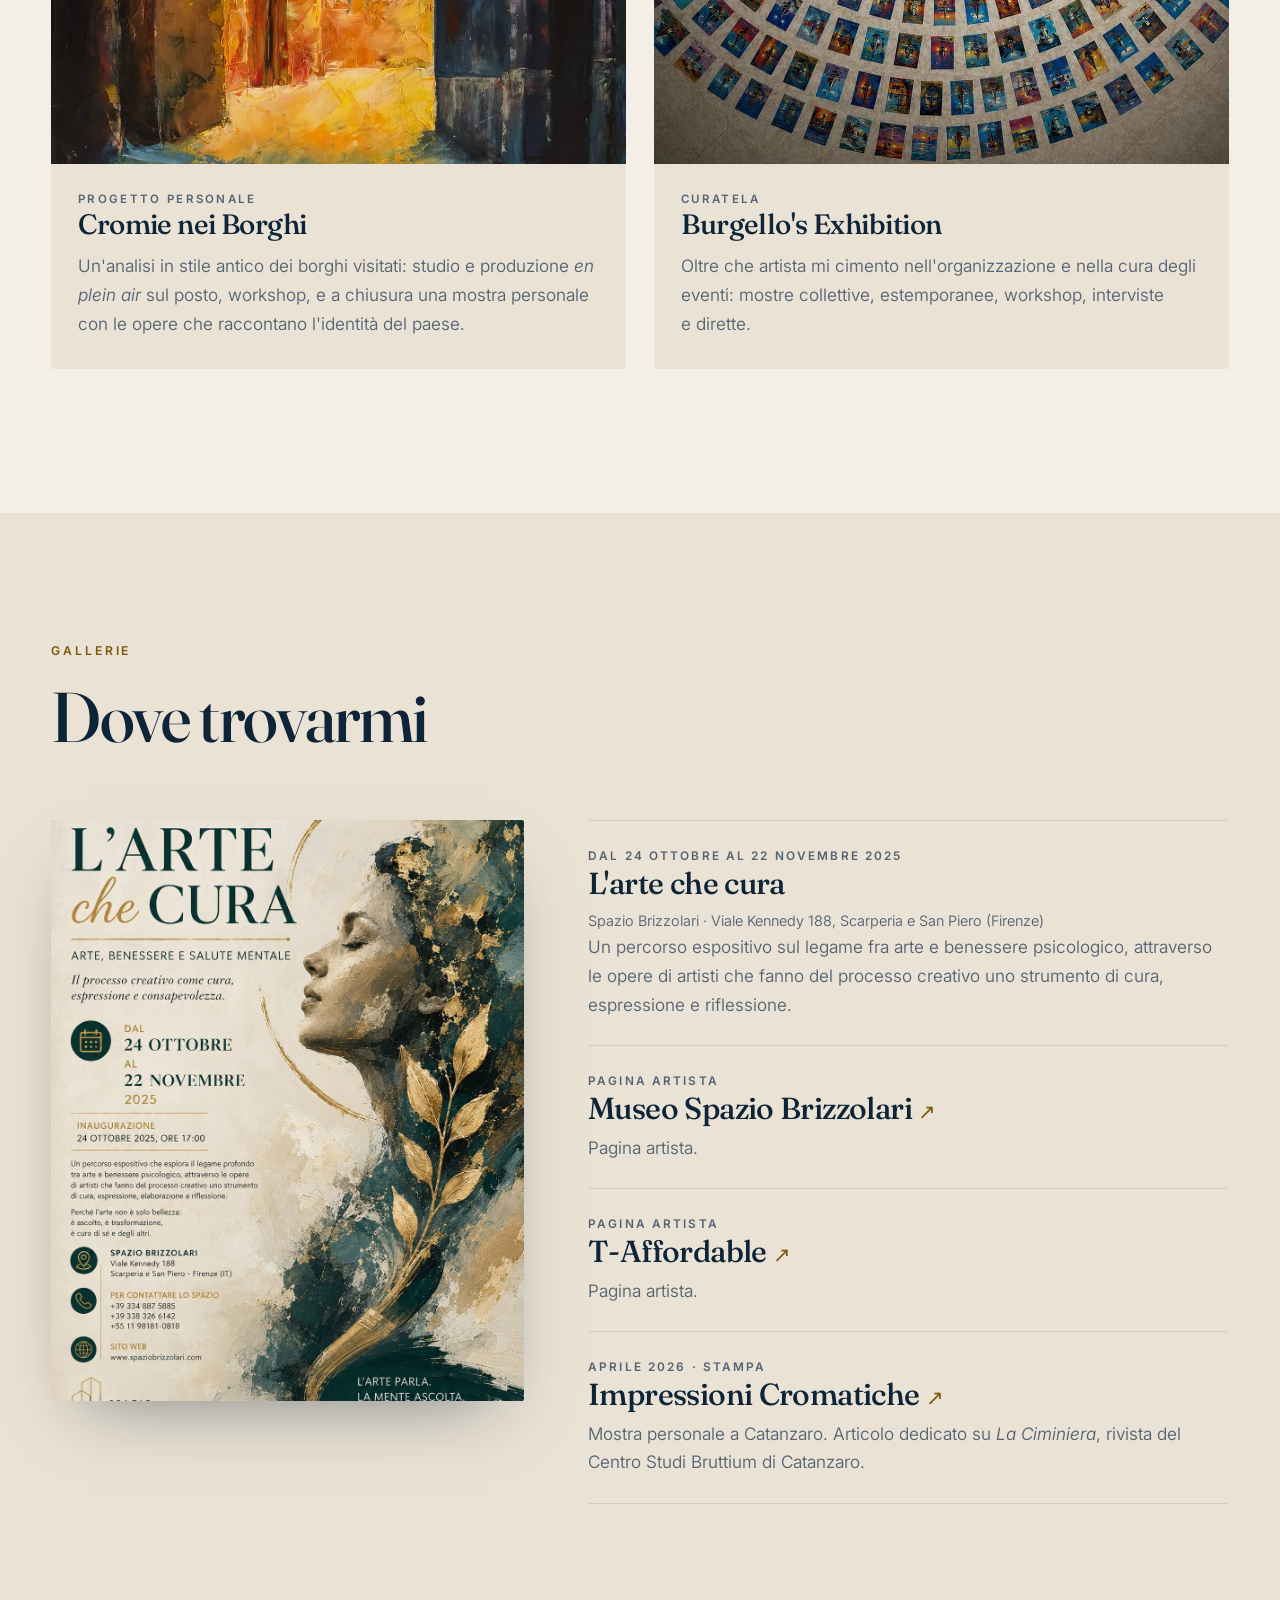
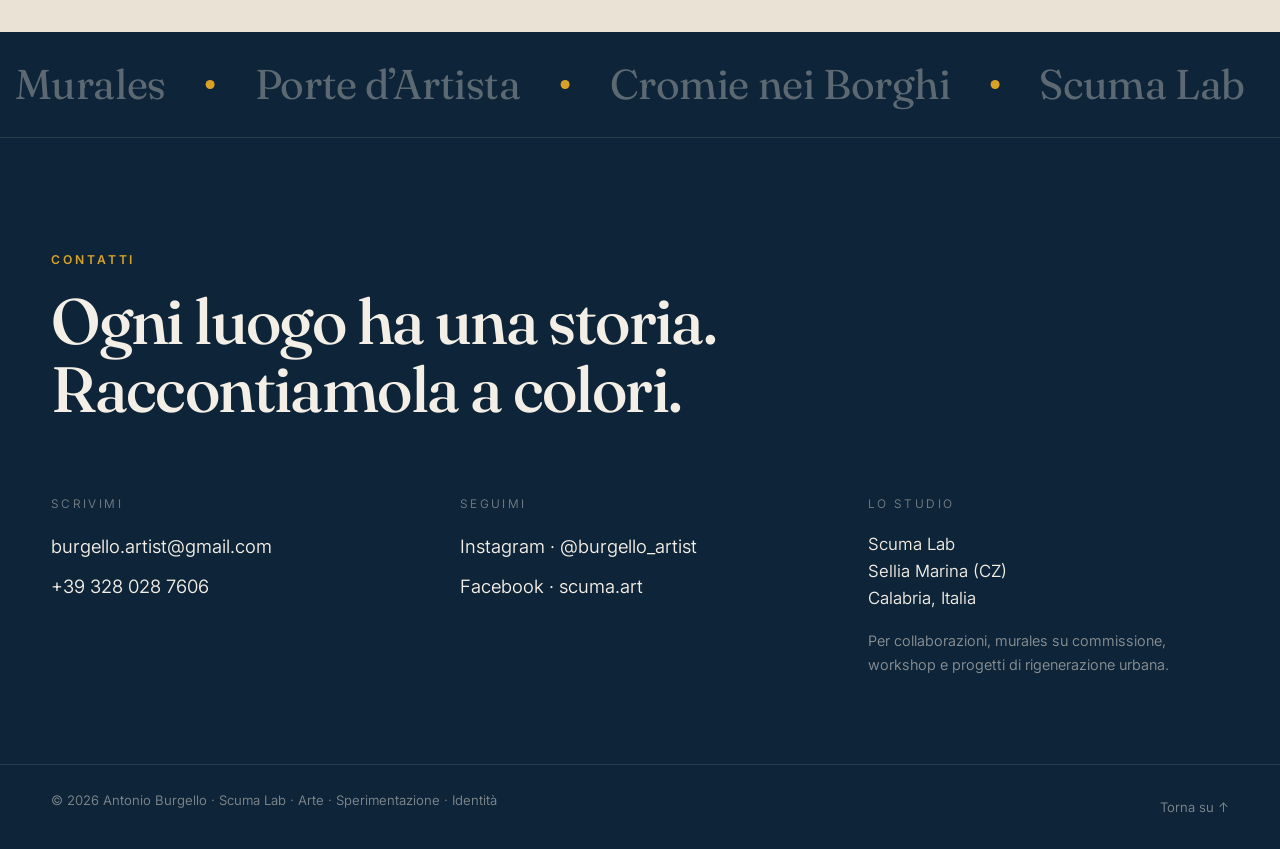
==== commit a8ebe9e6: "La velatura si stende a pennellate, non a rettangoli The wash behind the name and the tagline read a" ====
--- a/index.html
+++ b/index.html
@@ -18,8 +18,8 @@
 <link rel="preconnect" href="https://fonts.gstatic.com" crossorigin>
 <link href="https://fonts.googleapis.com/css2?family=Fraunces:ital,opsz,wght@0,9..144,300..900;1,9..144,300..900&family=Inter:wght@300..700&family=Cormorant+Garamond:ital,wght@1,500;1,600;1,700&display=swap" rel="stylesheet">
 
-<link rel="stylesheet" href="assets/css/style.css?v=92">
-<link rel="stylesheet" href="assets/css/collection.css?v=92">
+<link rel="stylesheet" href="assets/css/style.css?v=93">
+<link rel="stylesheet" href="assets/css/collection.css?v=93">
 </head>
 <body>
 
@@ -494,8 +494,8 @@
 
 <script src="https://cdnjs.cloudflare.com/ajax/libs/gsap/3.12.5/gsap.min.js"></script>
 <script src="https://cdnjs.cloudflare.com/ajax/libs/gsap/3.12.5/ScrollTrigger.min.js"></script>
-<script src="assets/js/paint.js?v=92"></script>
-<script src="assets/js/main.js?v=92"></script>
-<script src="assets/js/cardreveal.js?v=92"></script>
+<script src="assets/js/paint.js?v=93"></script>
+<script src="assets/js/main.js?v=93"></script>
+<script src="assets/js/cardreveal.js?v=93"></script>
 </body>
 </html>
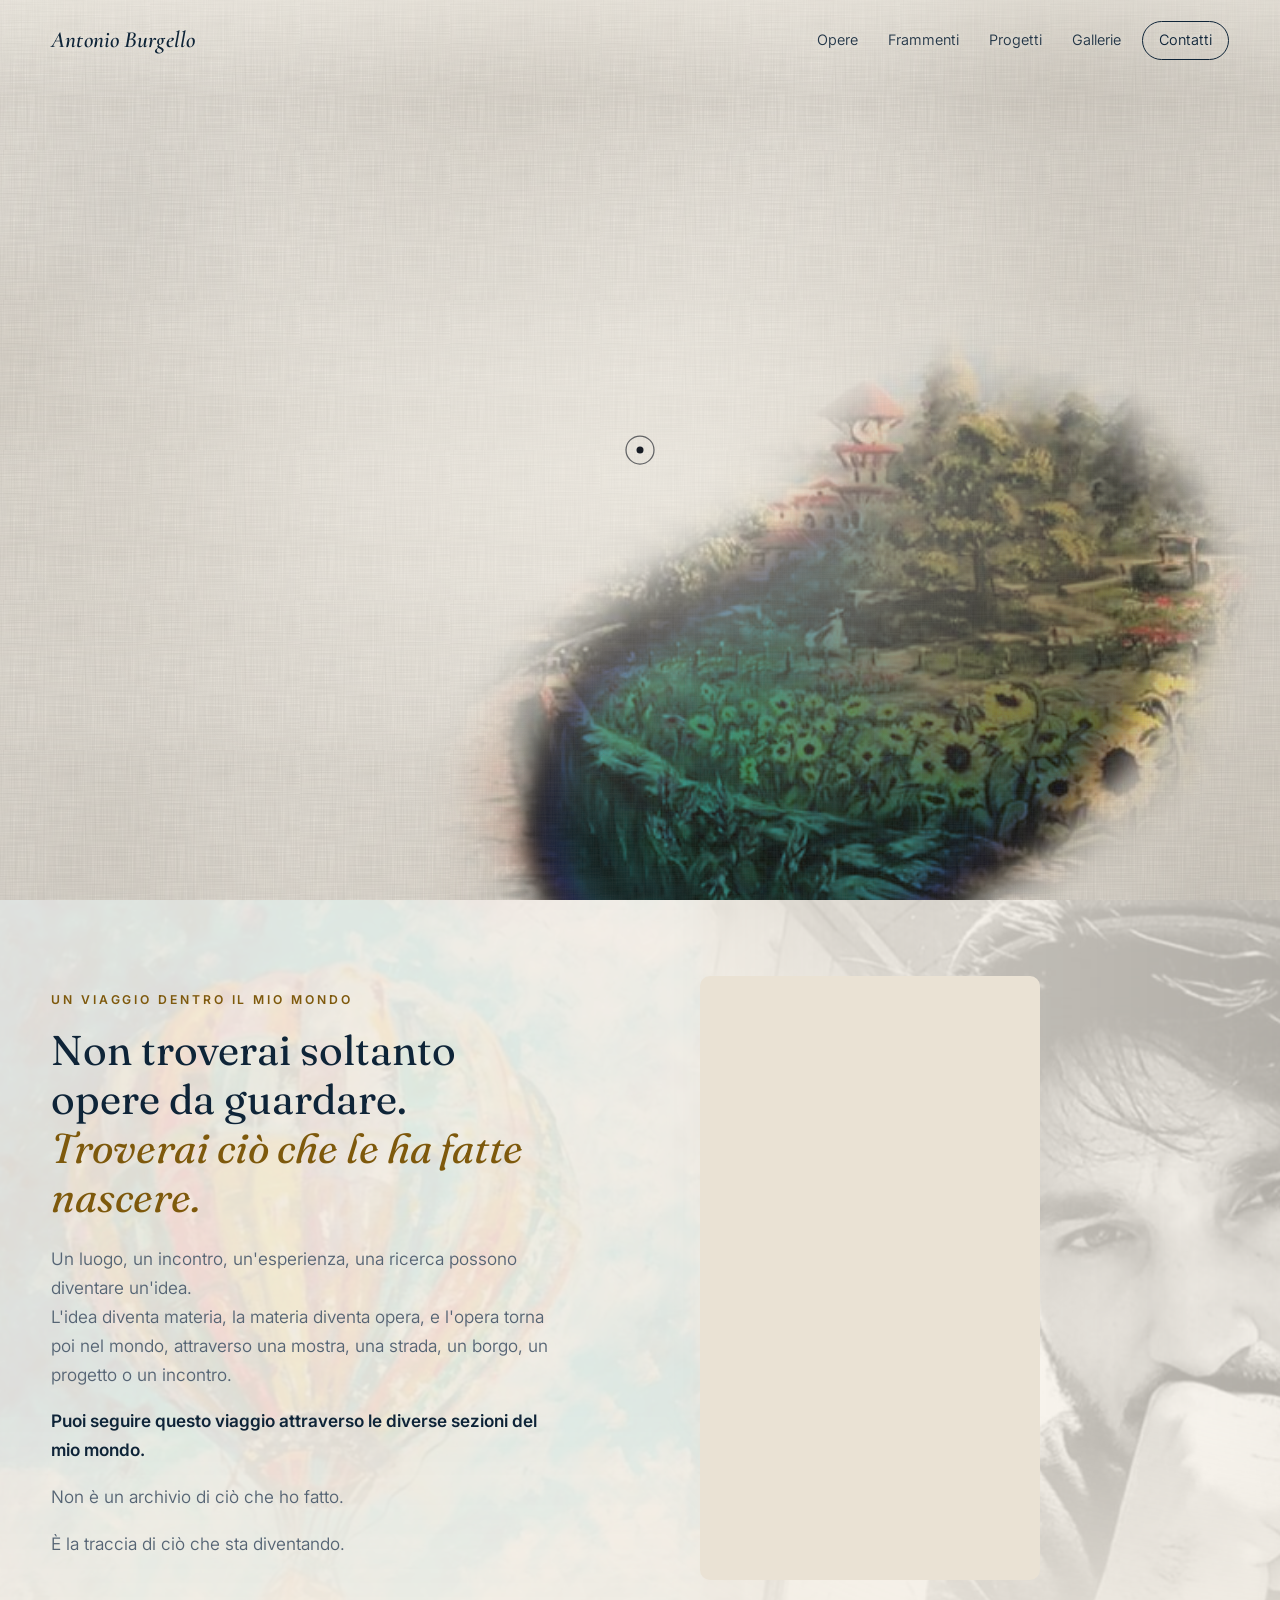
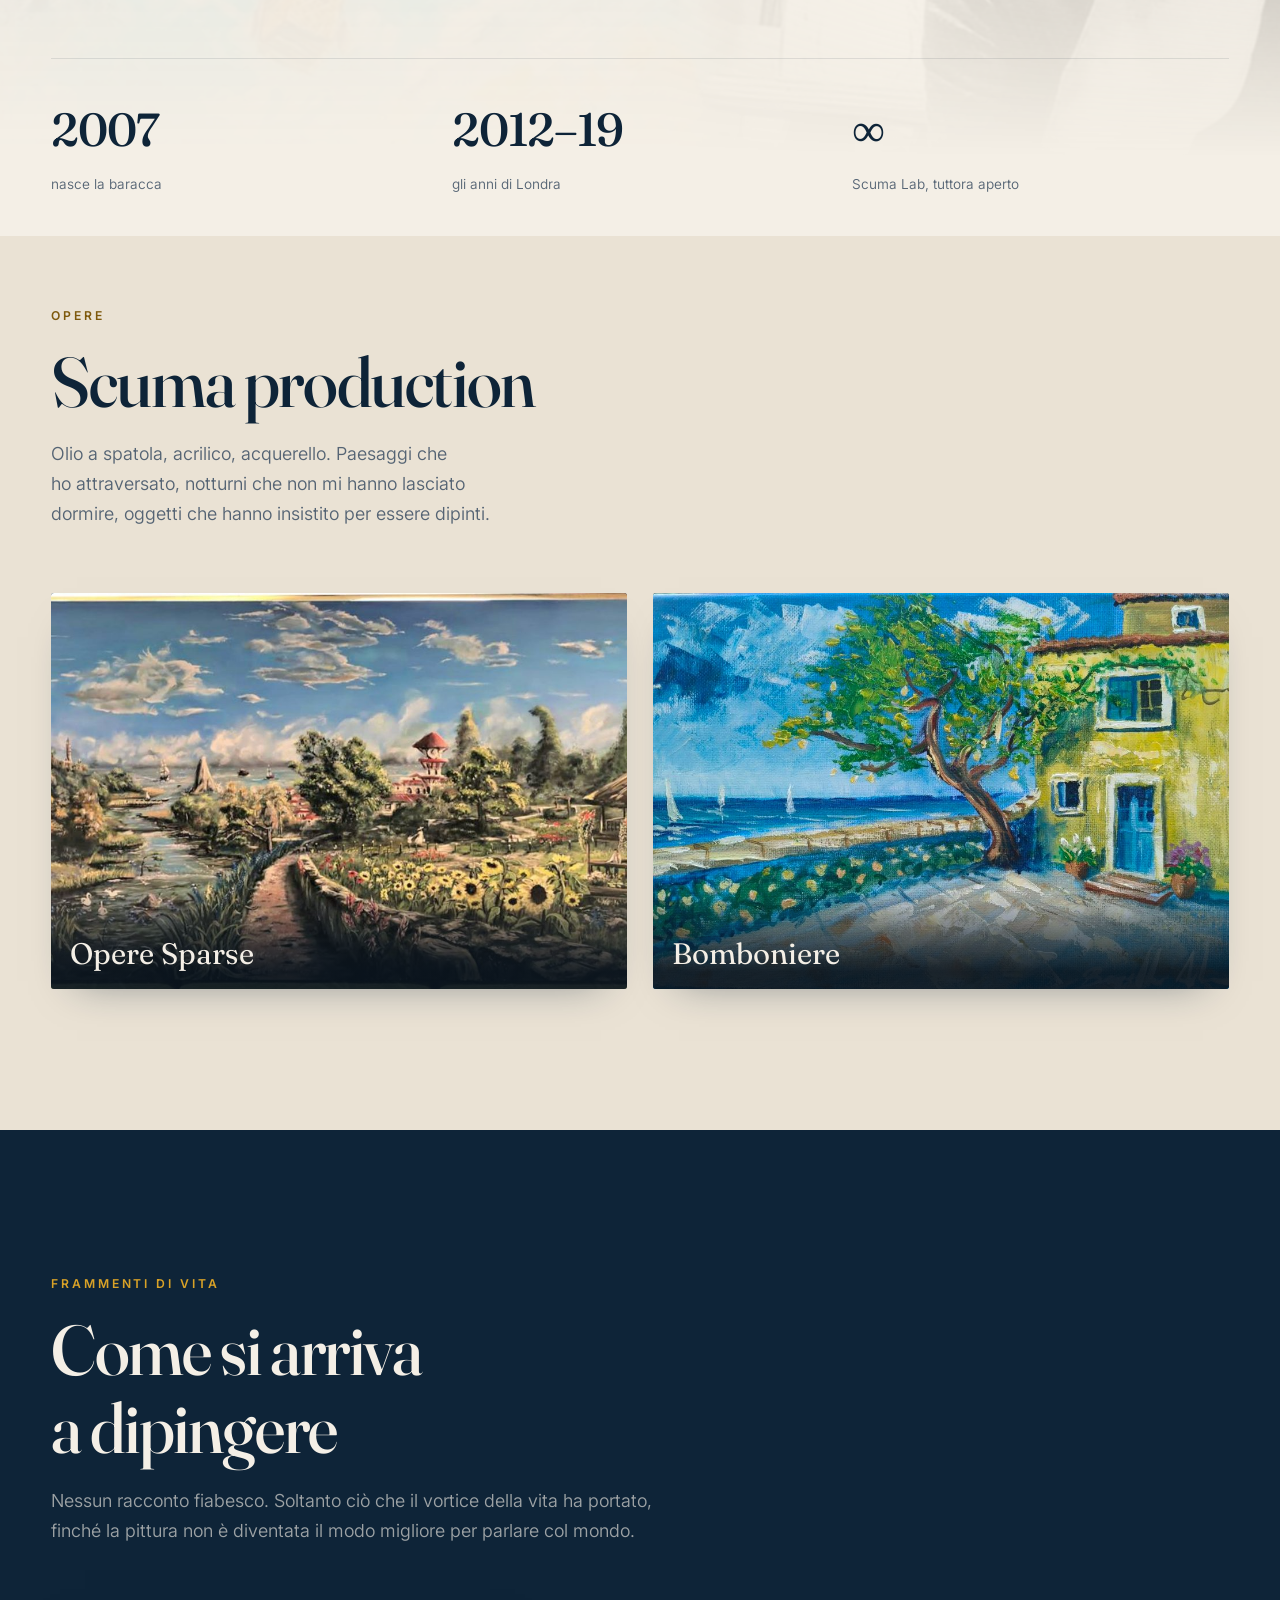
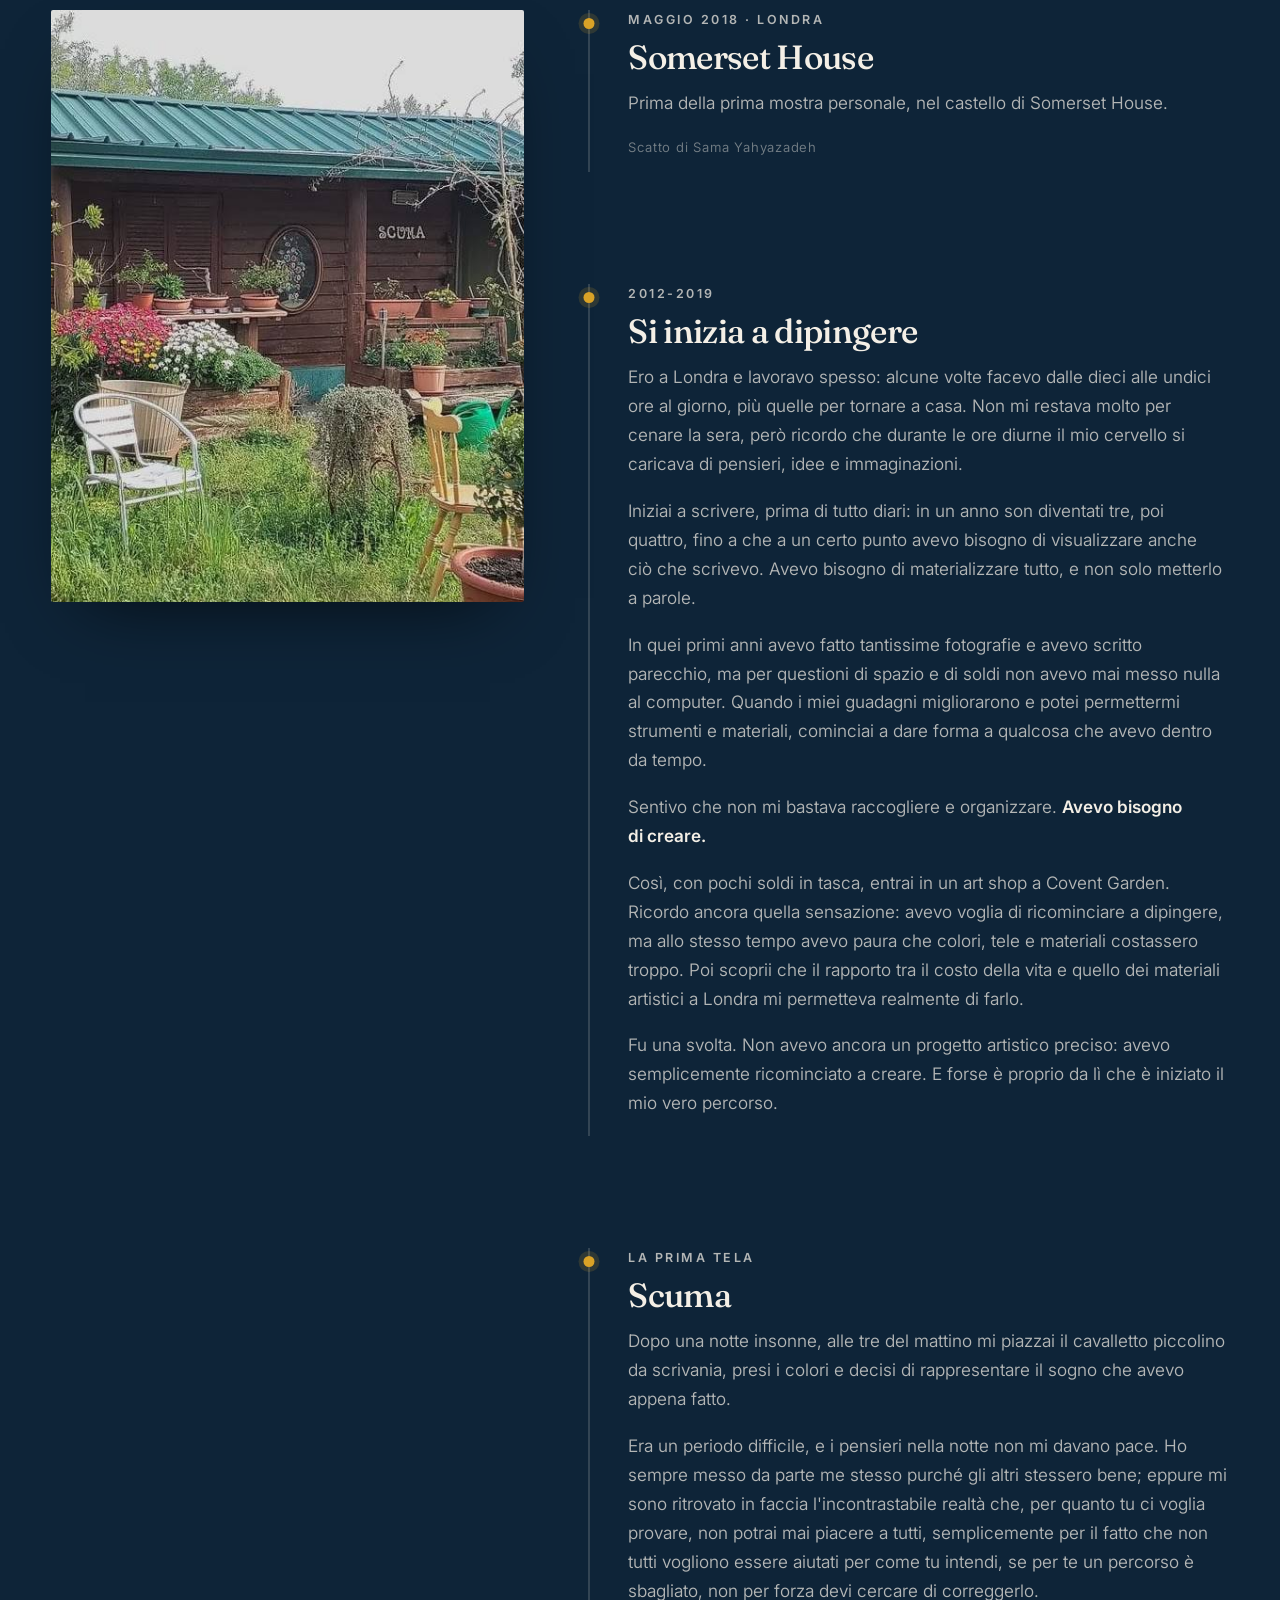
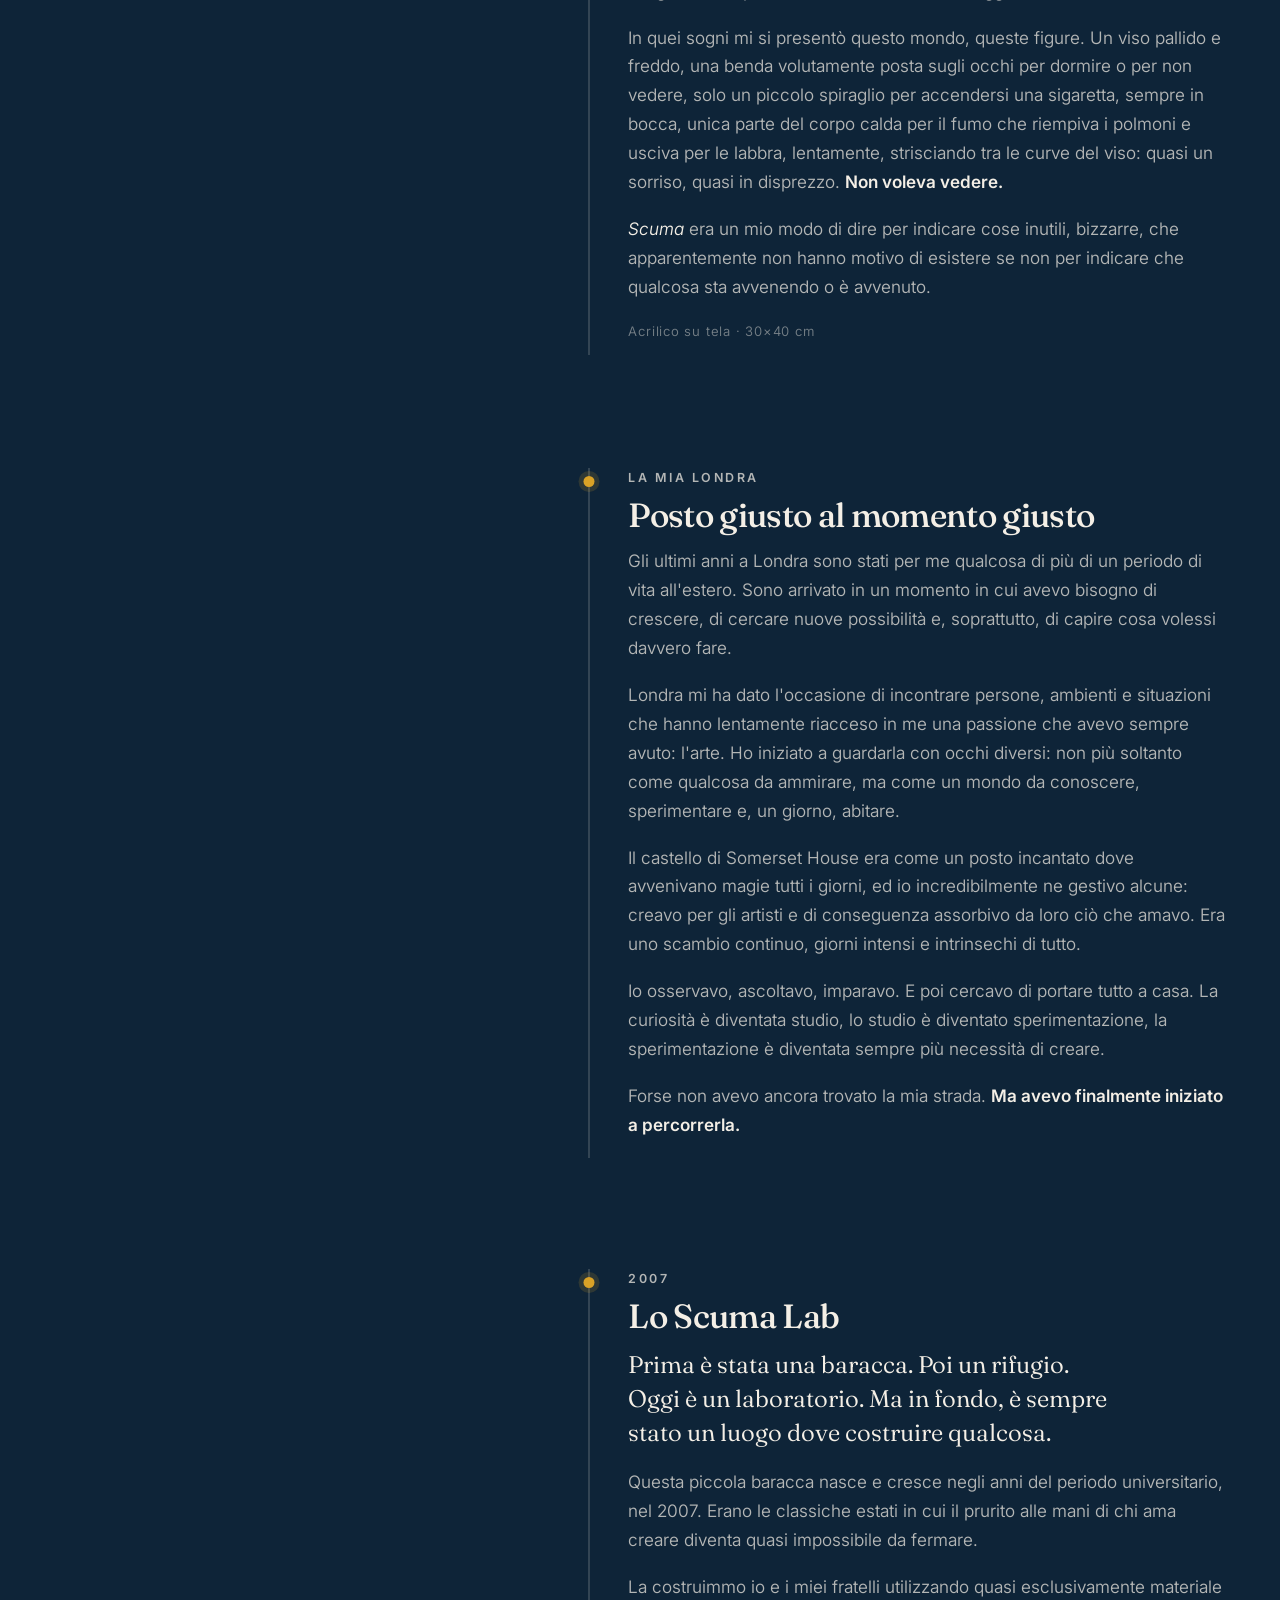
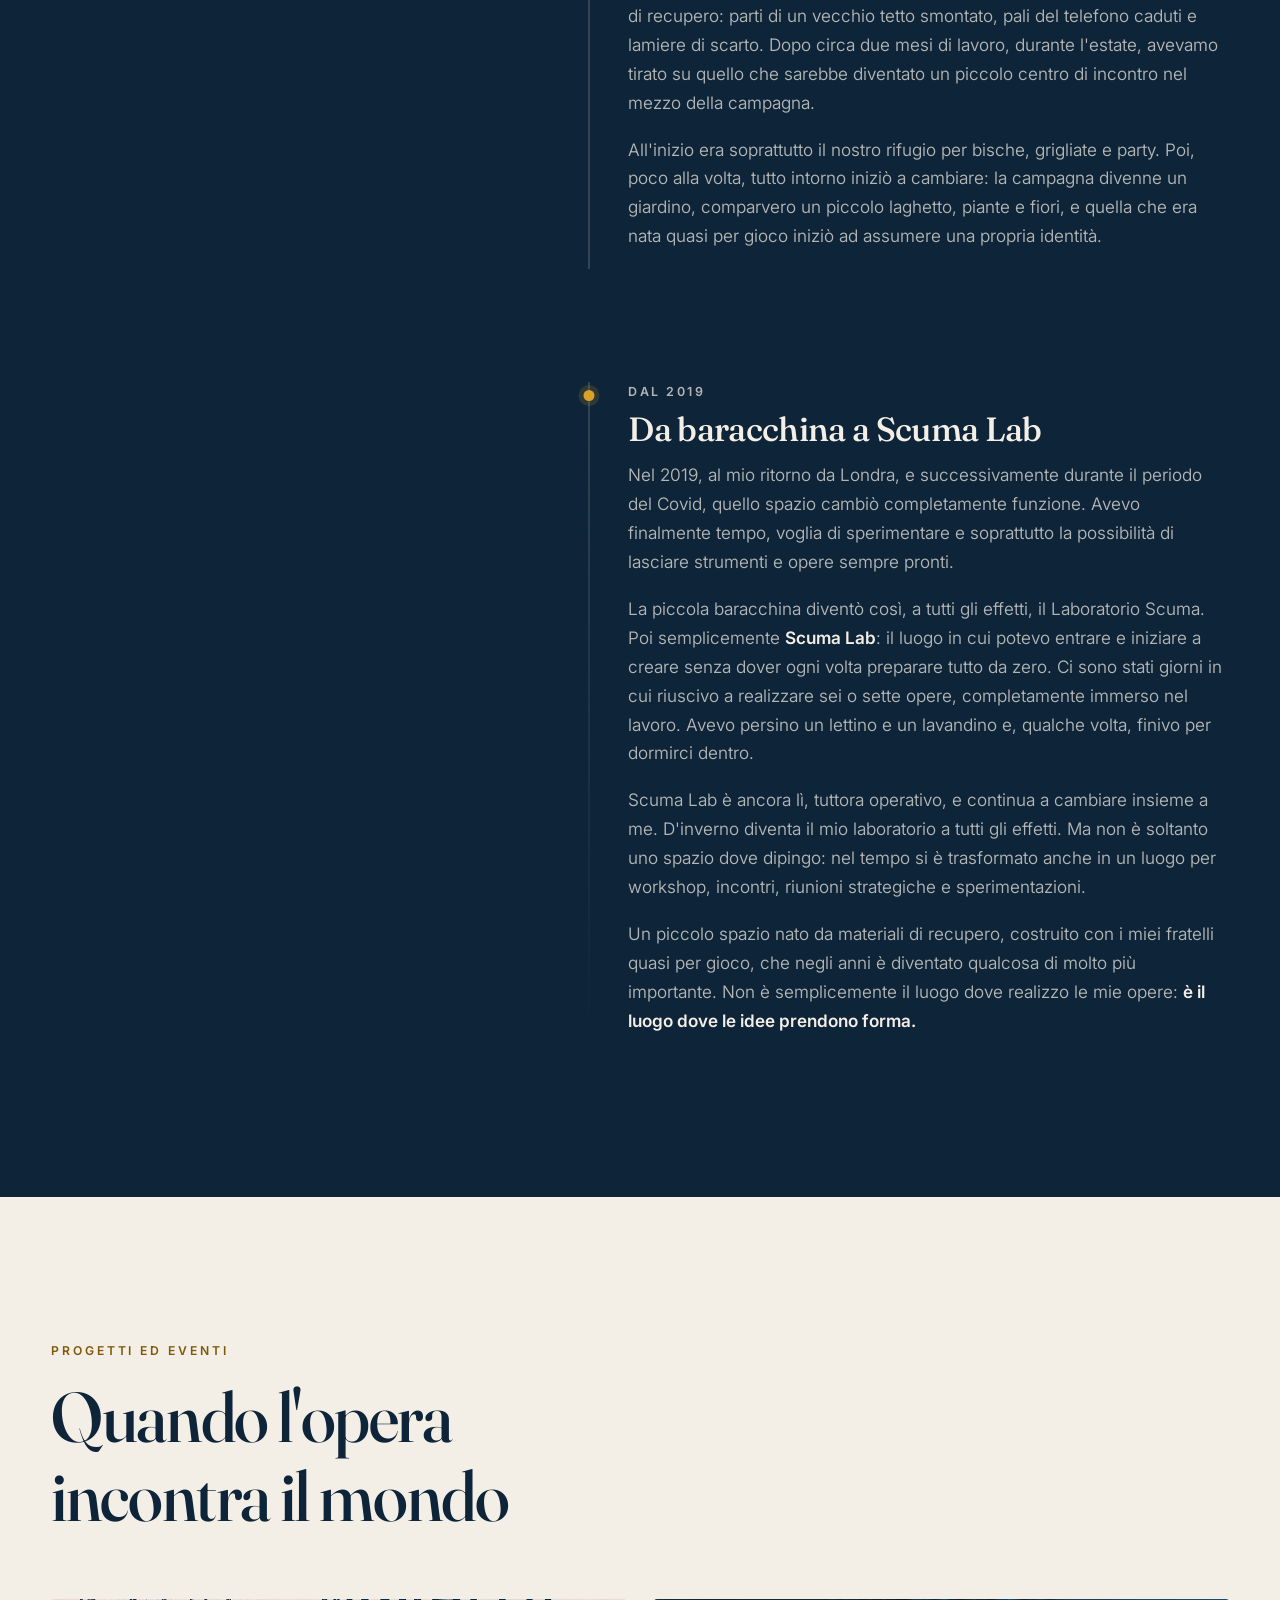
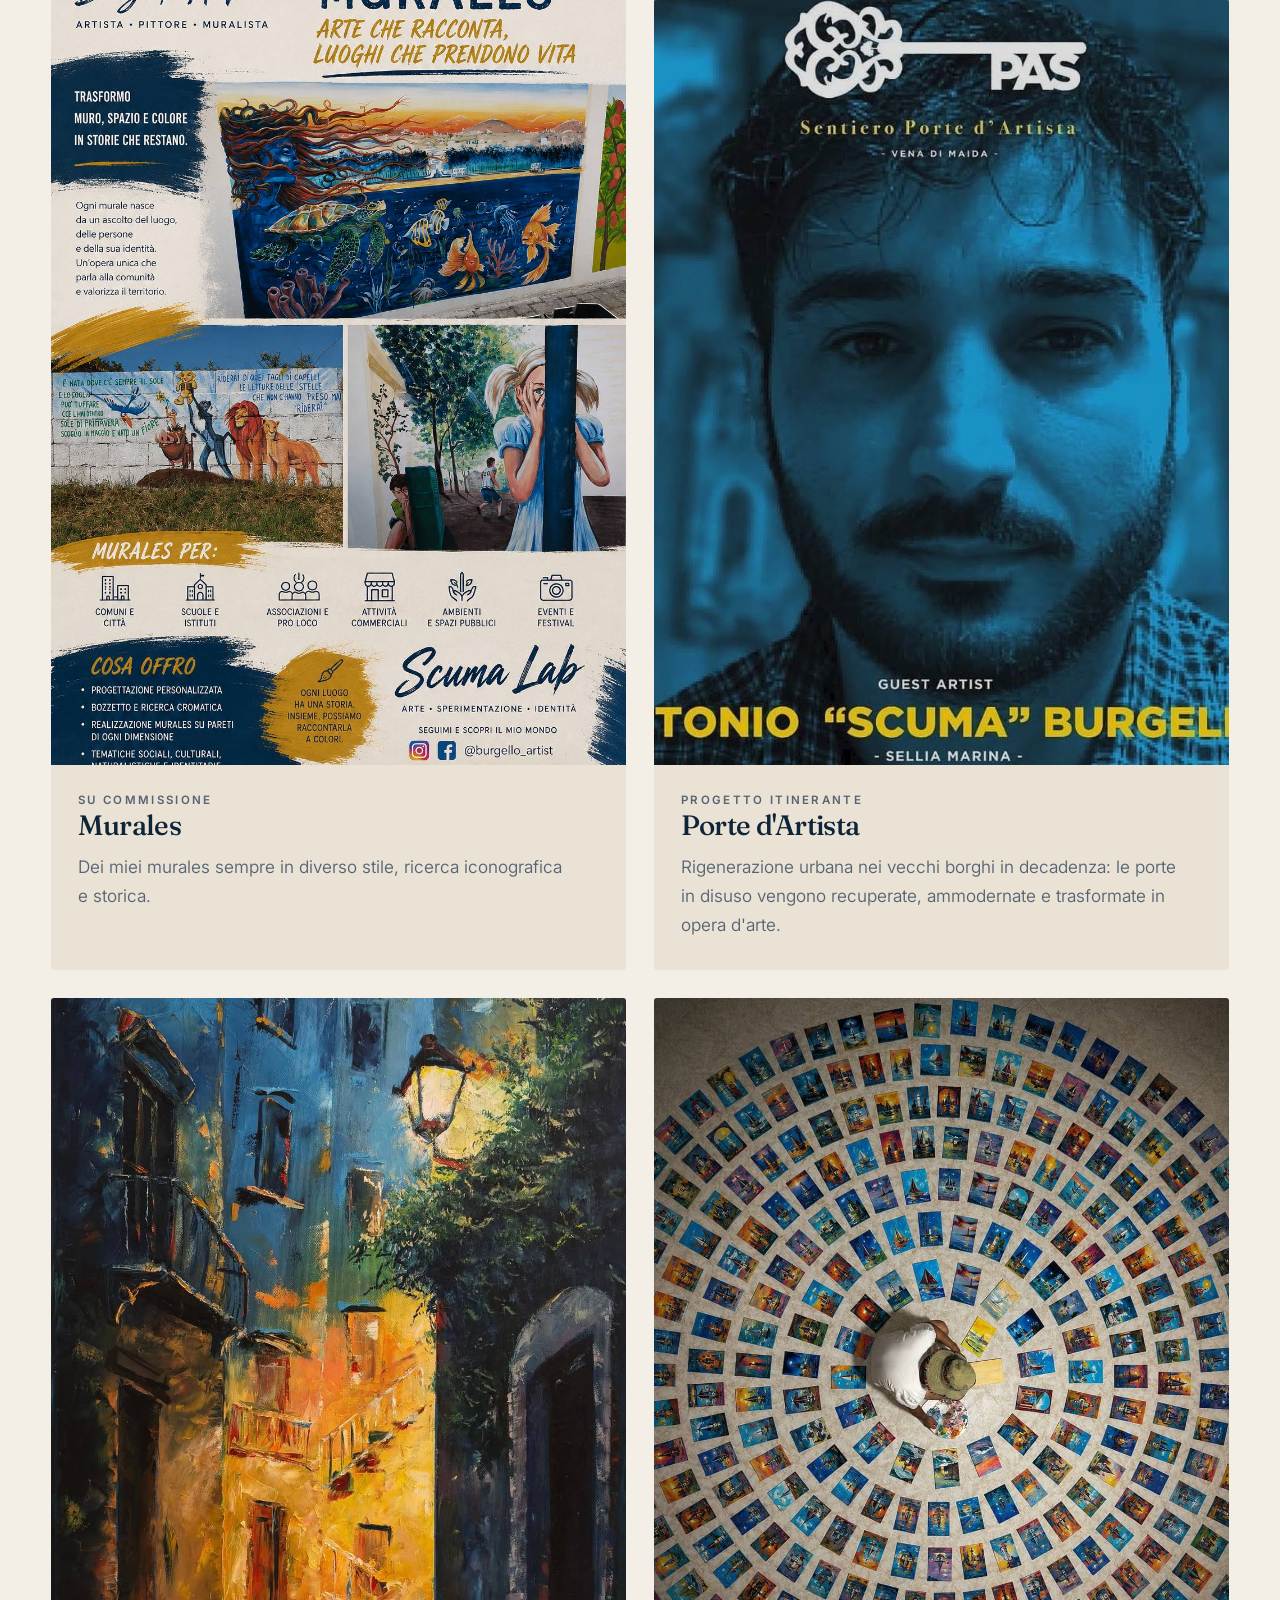
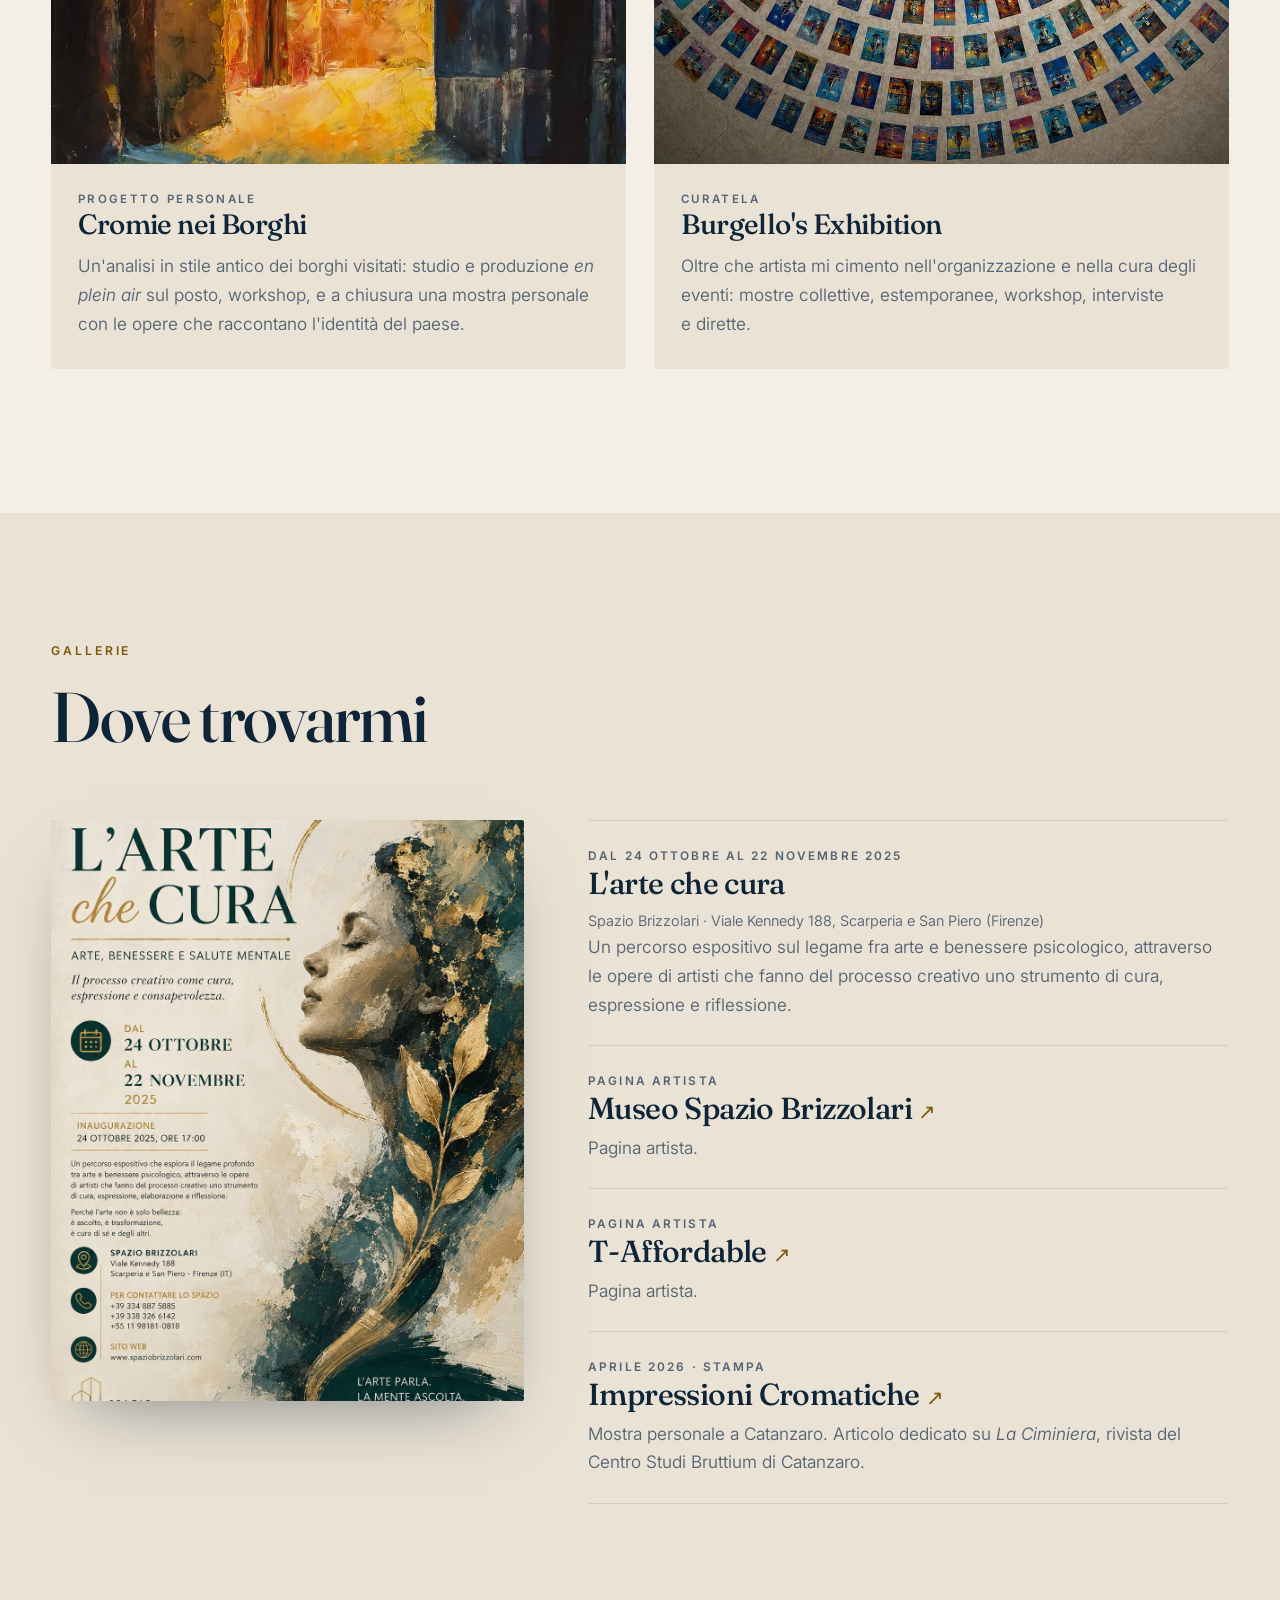
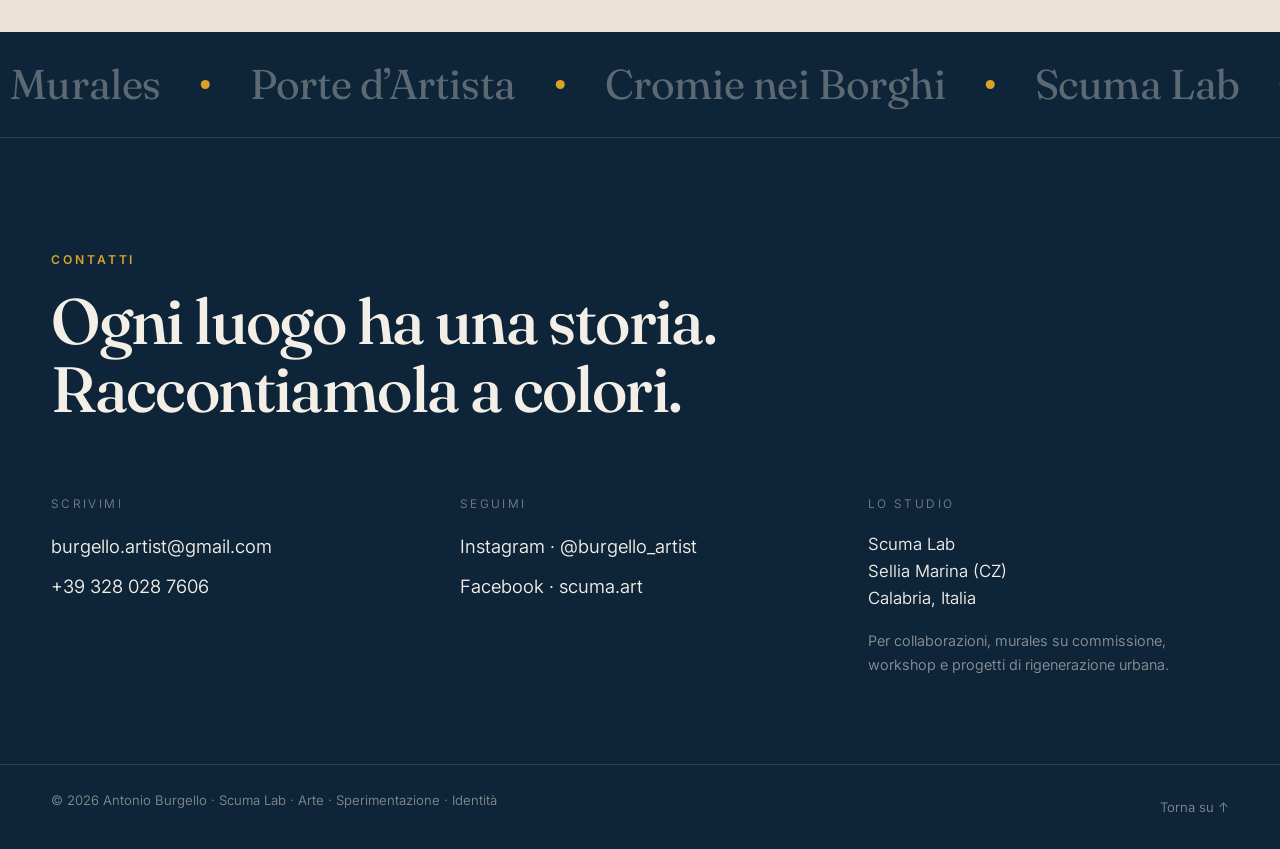
==== commit fb96f0db: "Velature a pillola: senza spigoli, ma grandi quanto prima The previous commit took the corners off t" ====
--- a/index.html
+++ b/index.html
@@ -18,8 +18,8 @@
 <link rel="preconnect" href="https://fonts.gstatic.com" crossorigin>
 <link href="https://fonts.googleapis.com/css2?family=Fraunces:ital,opsz,wght@0,9..144,300..900;1,9..144,300..900&family=Inter:wght@300..700&family=Cormorant+Garamond:ital,wght@1,500;1,600;1,700&display=swap" rel="stylesheet">
 
-<link rel="stylesheet" href="assets/css/style.css?v=93">
-<link rel="stylesheet" href="assets/css/collection.css?v=93">
+<link rel="stylesheet" href="assets/css/style.css?v=95">
+<link rel="stylesheet" href="assets/css/collection.css?v=95">
 </head>
 <body>
 
@@ -494,8 +494,8 @@
 
 <script src="https://cdnjs.cloudflare.com/ajax/libs/gsap/3.12.5/gsap.min.js"></script>
 <script src="https://cdnjs.cloudflare.com/ajax/libs/gsap/3.12.5/ScrollTrigger.min.js"></script>
-<script src="assets/js/paint.js?v=93"></script>
-<script src="assets/js/main.js?v=93"></script>
-<script src="assets/js/cardreveal.js?v=93"></script>
+<script src="assets/js/paint.js?v=95"></script>
+<script src="assets/js/main.js?v=95"></script>
+<script src="assets/js/cardreveal.js?v=95"></script>
 </body>
 </html>
